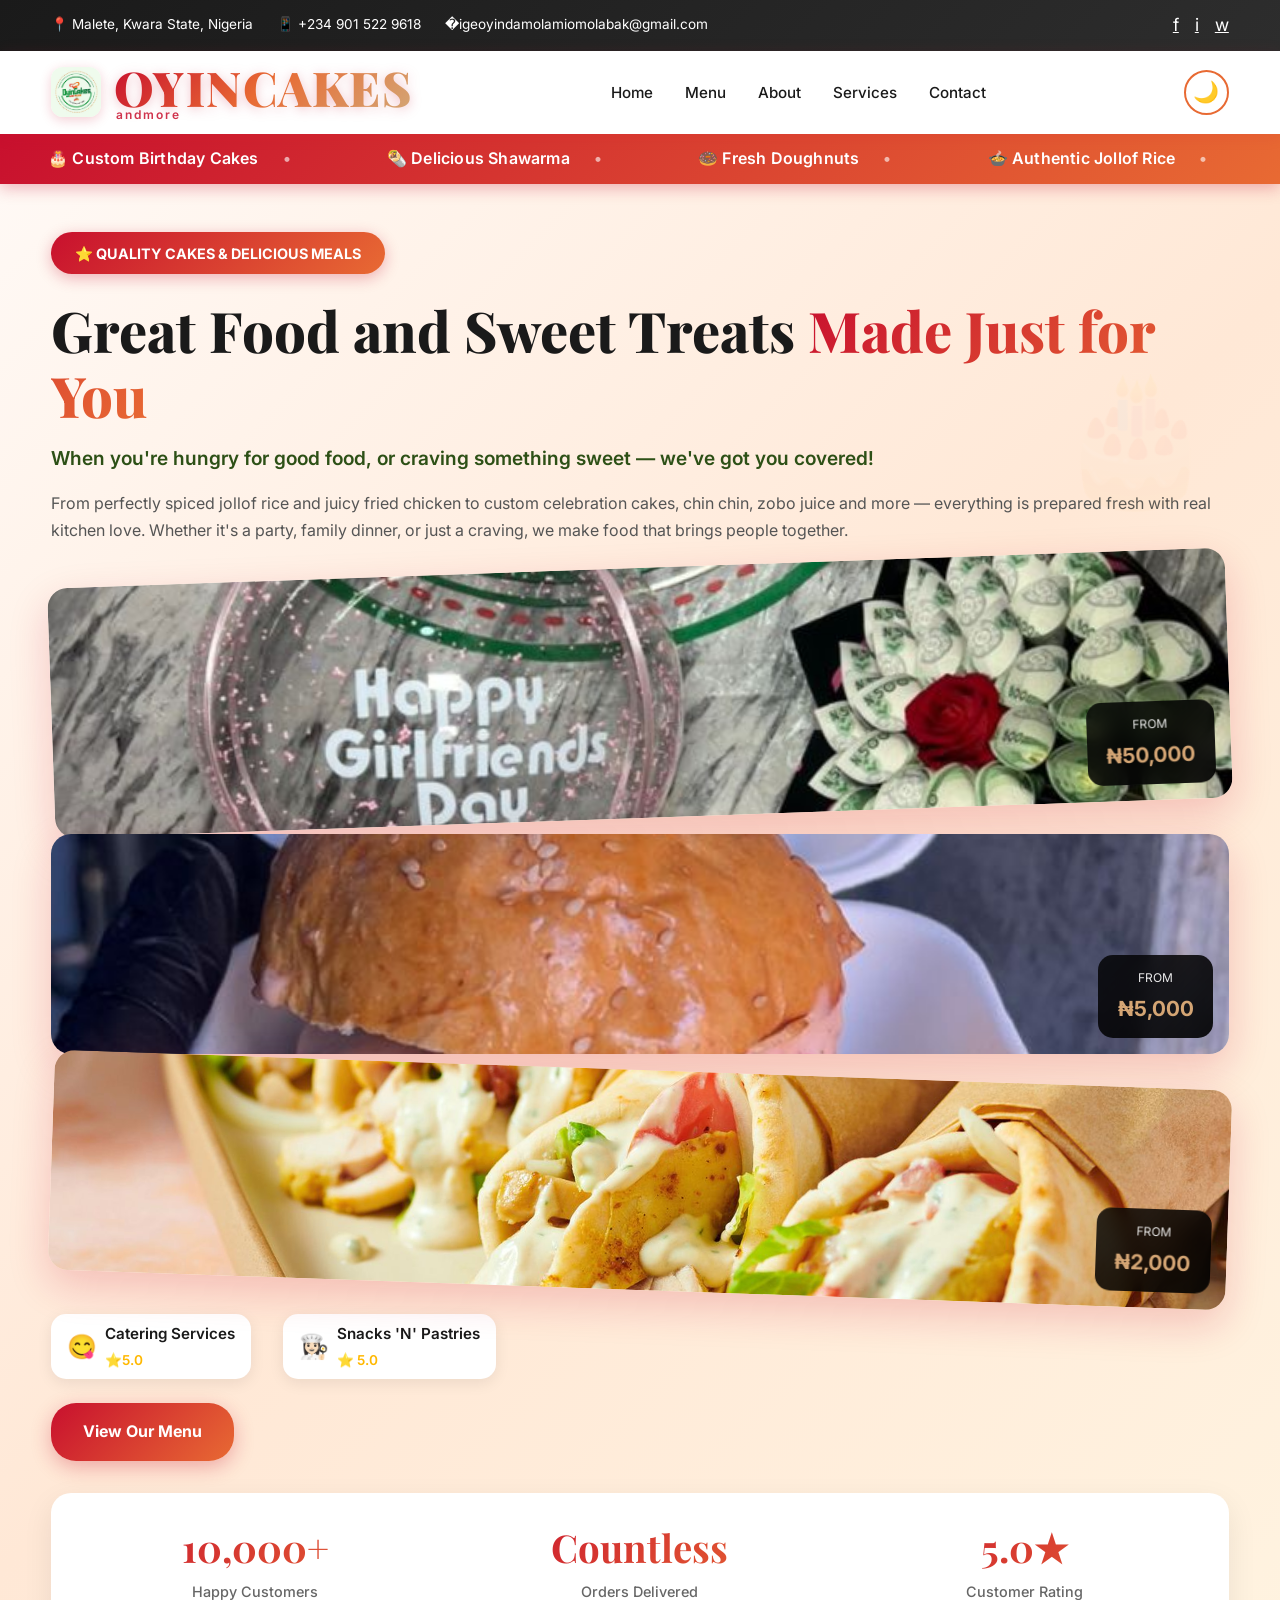
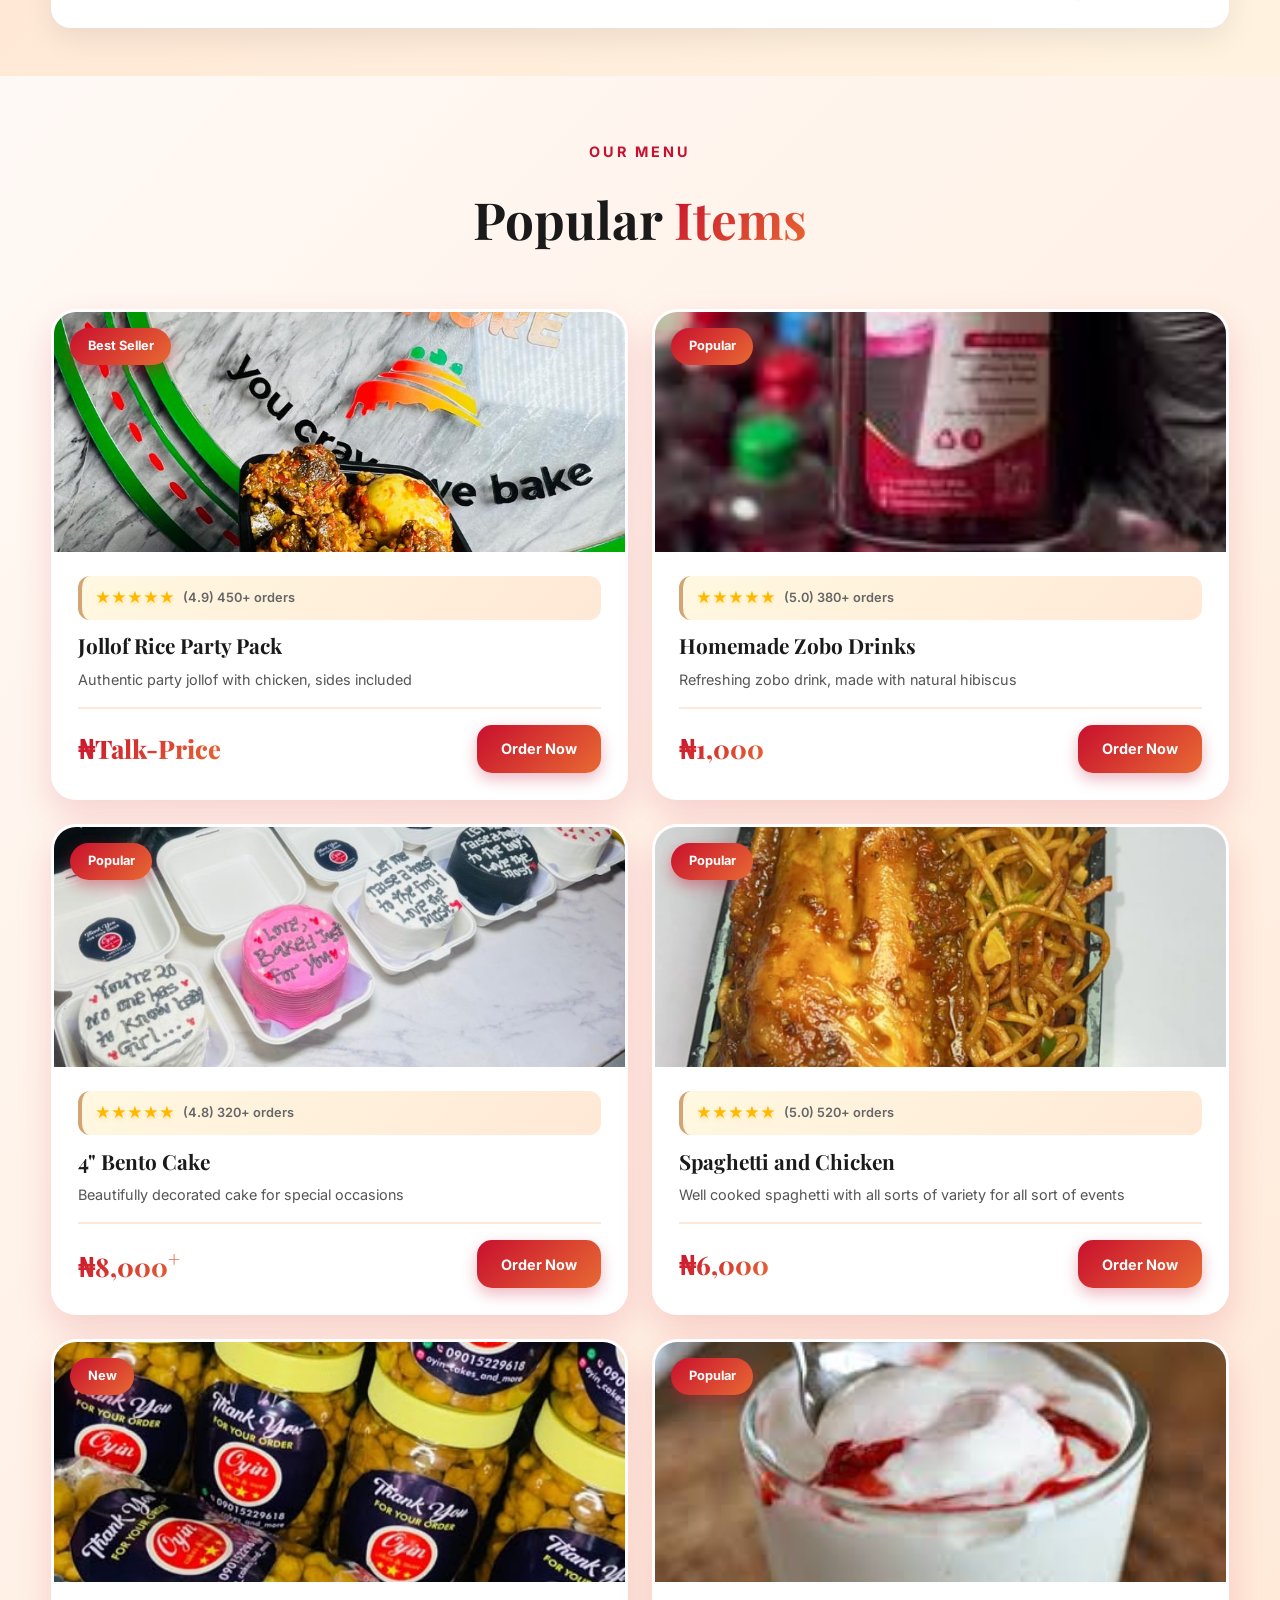
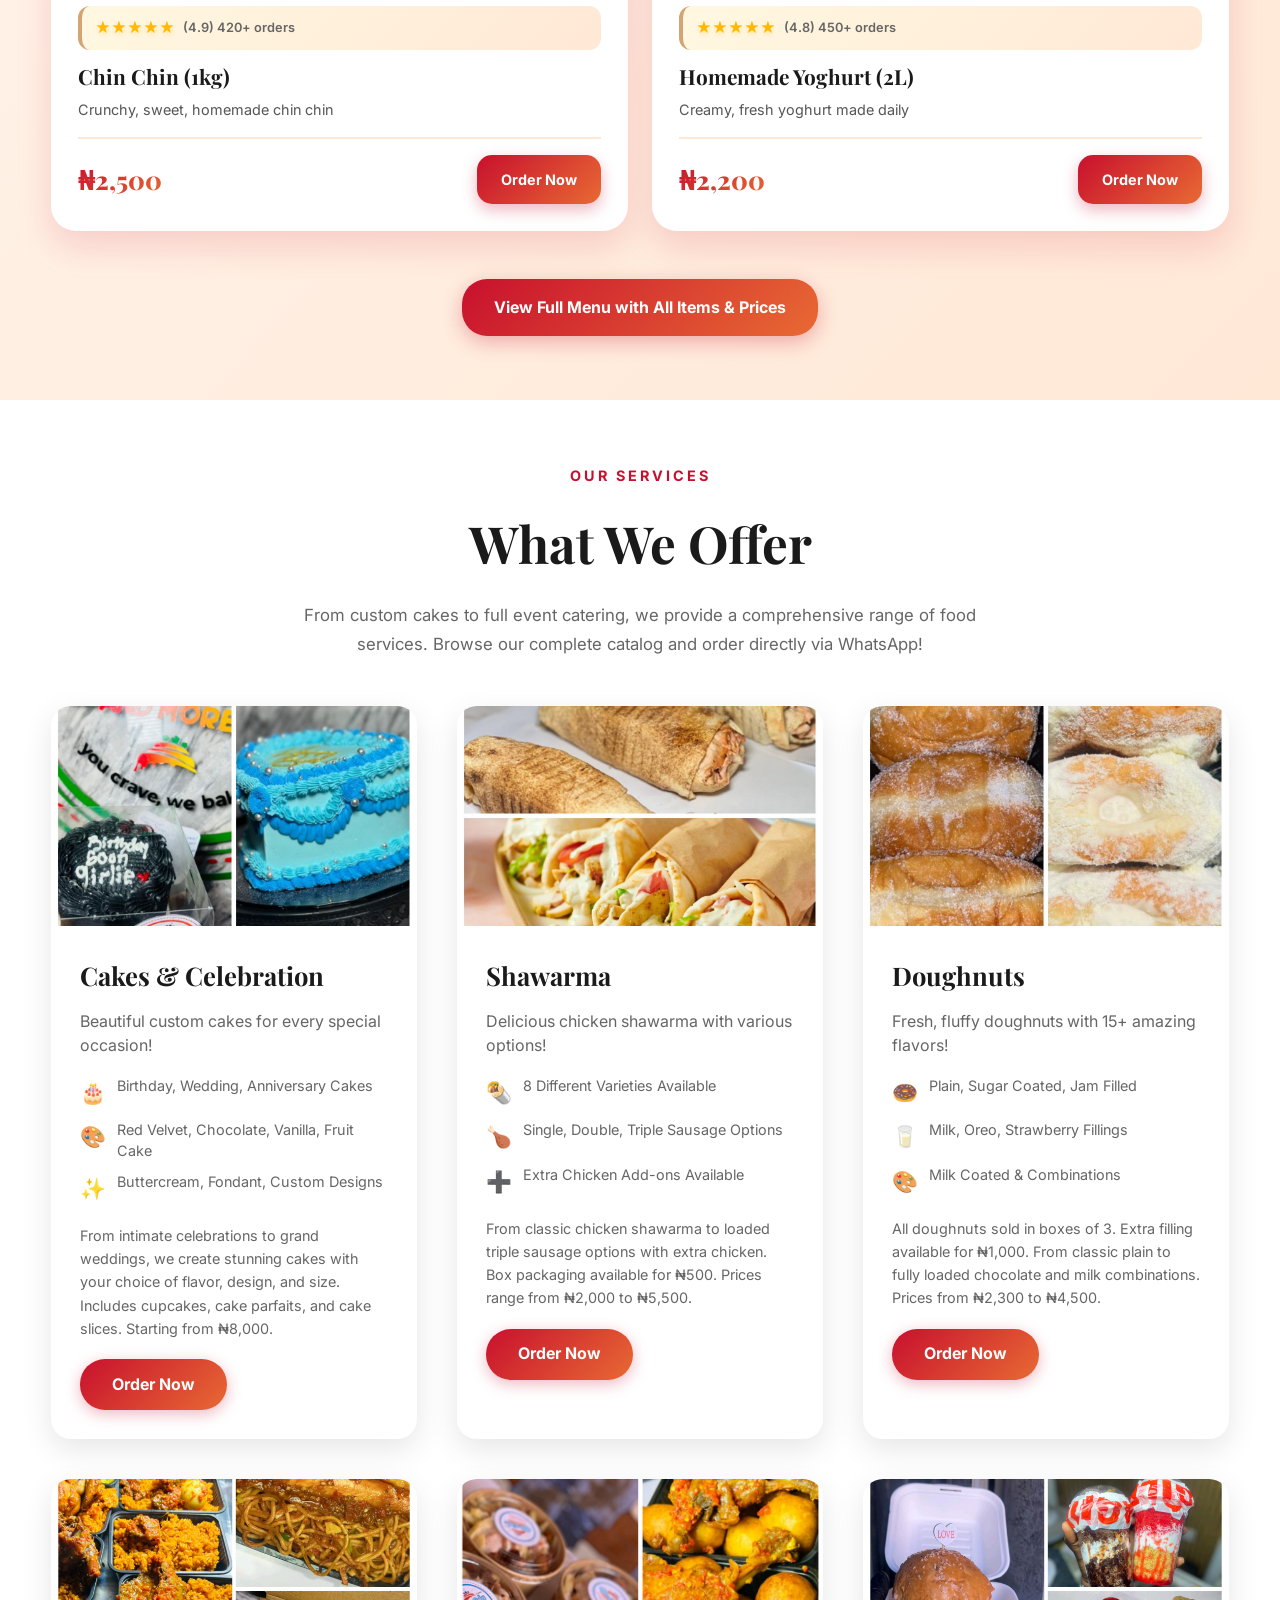
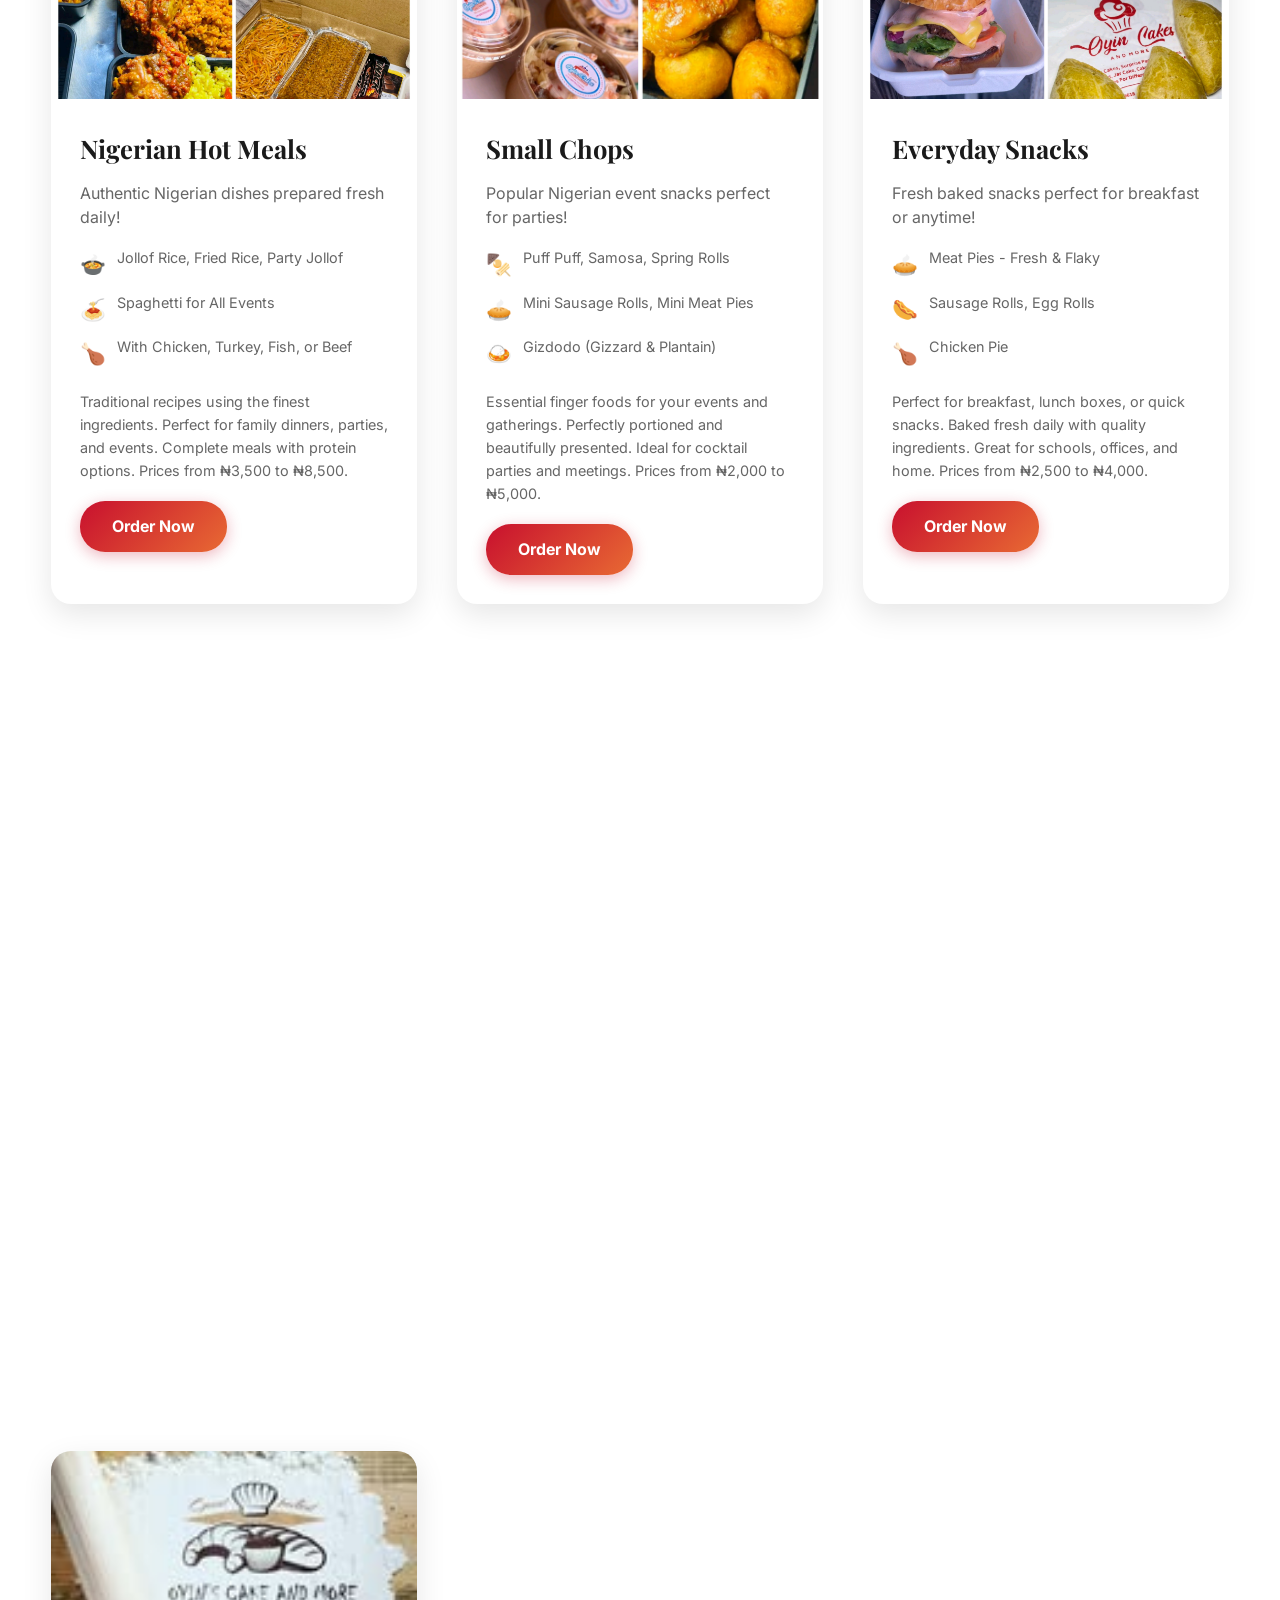
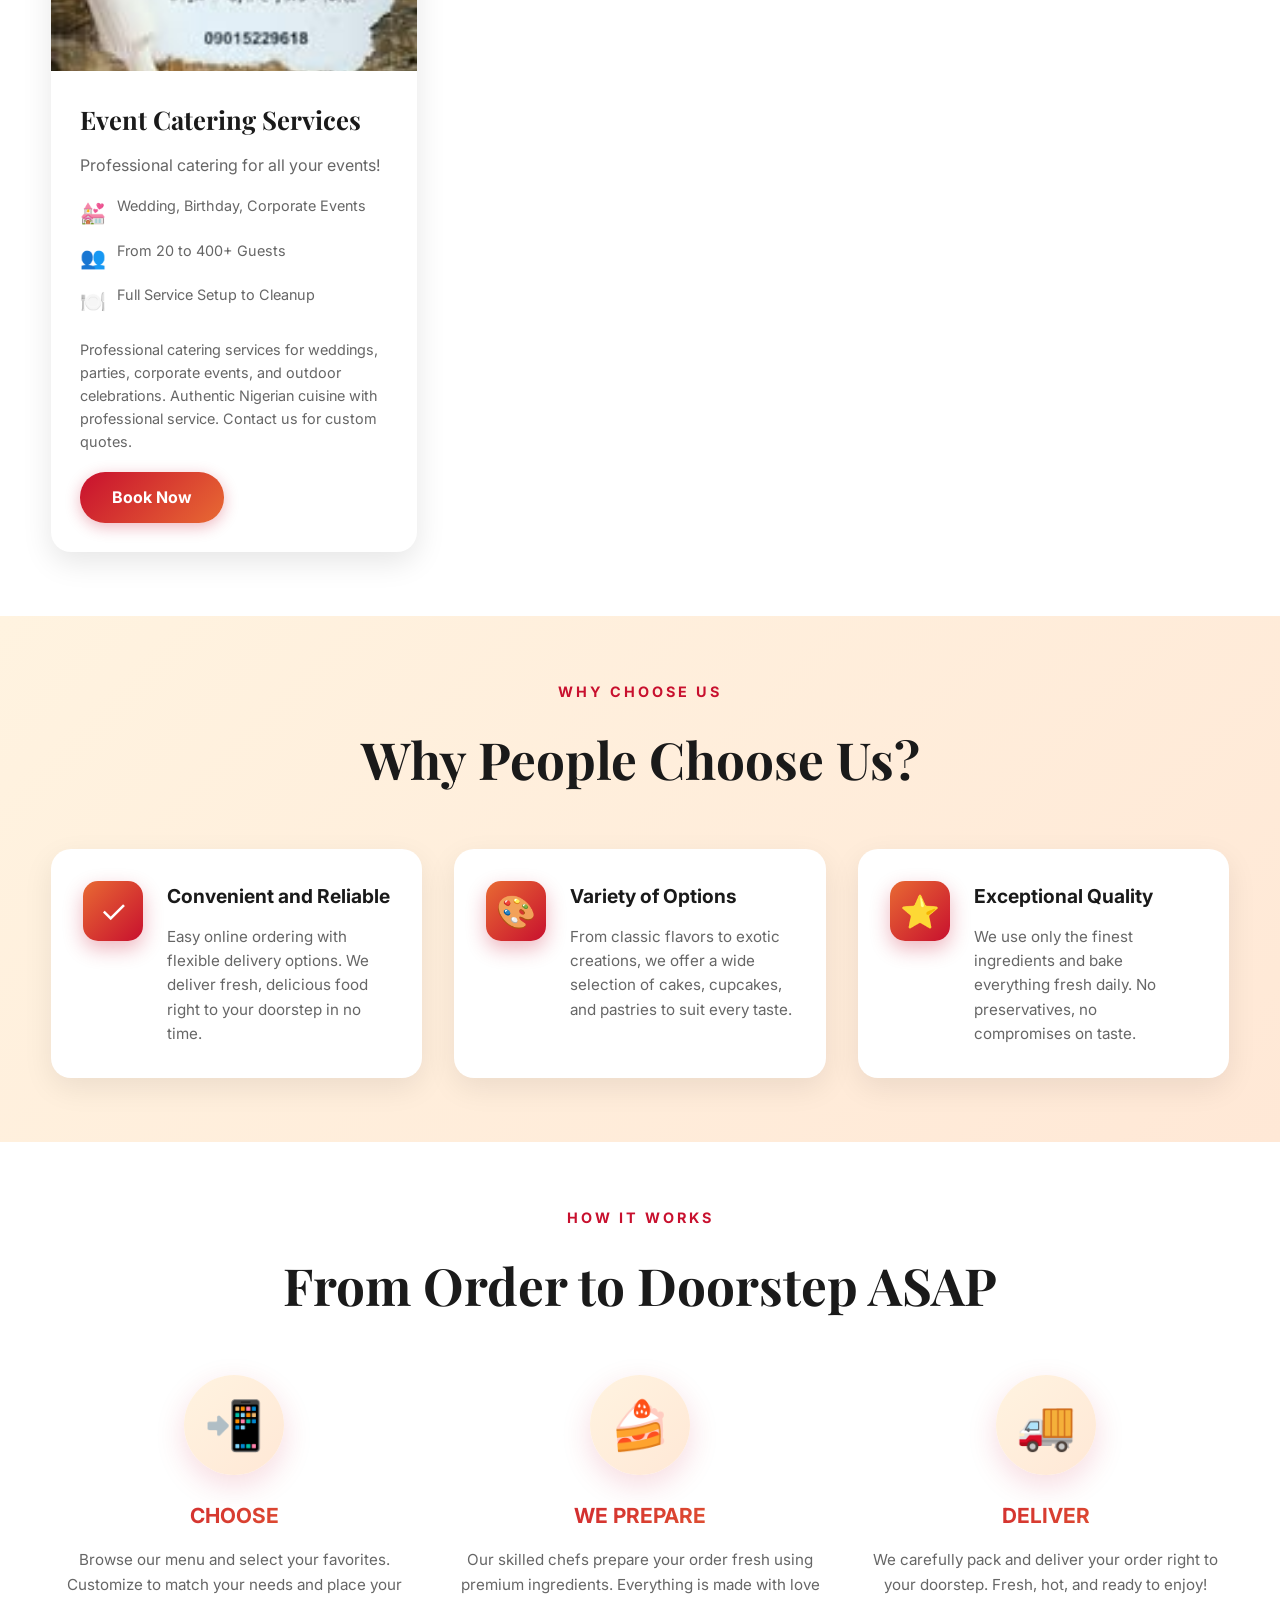
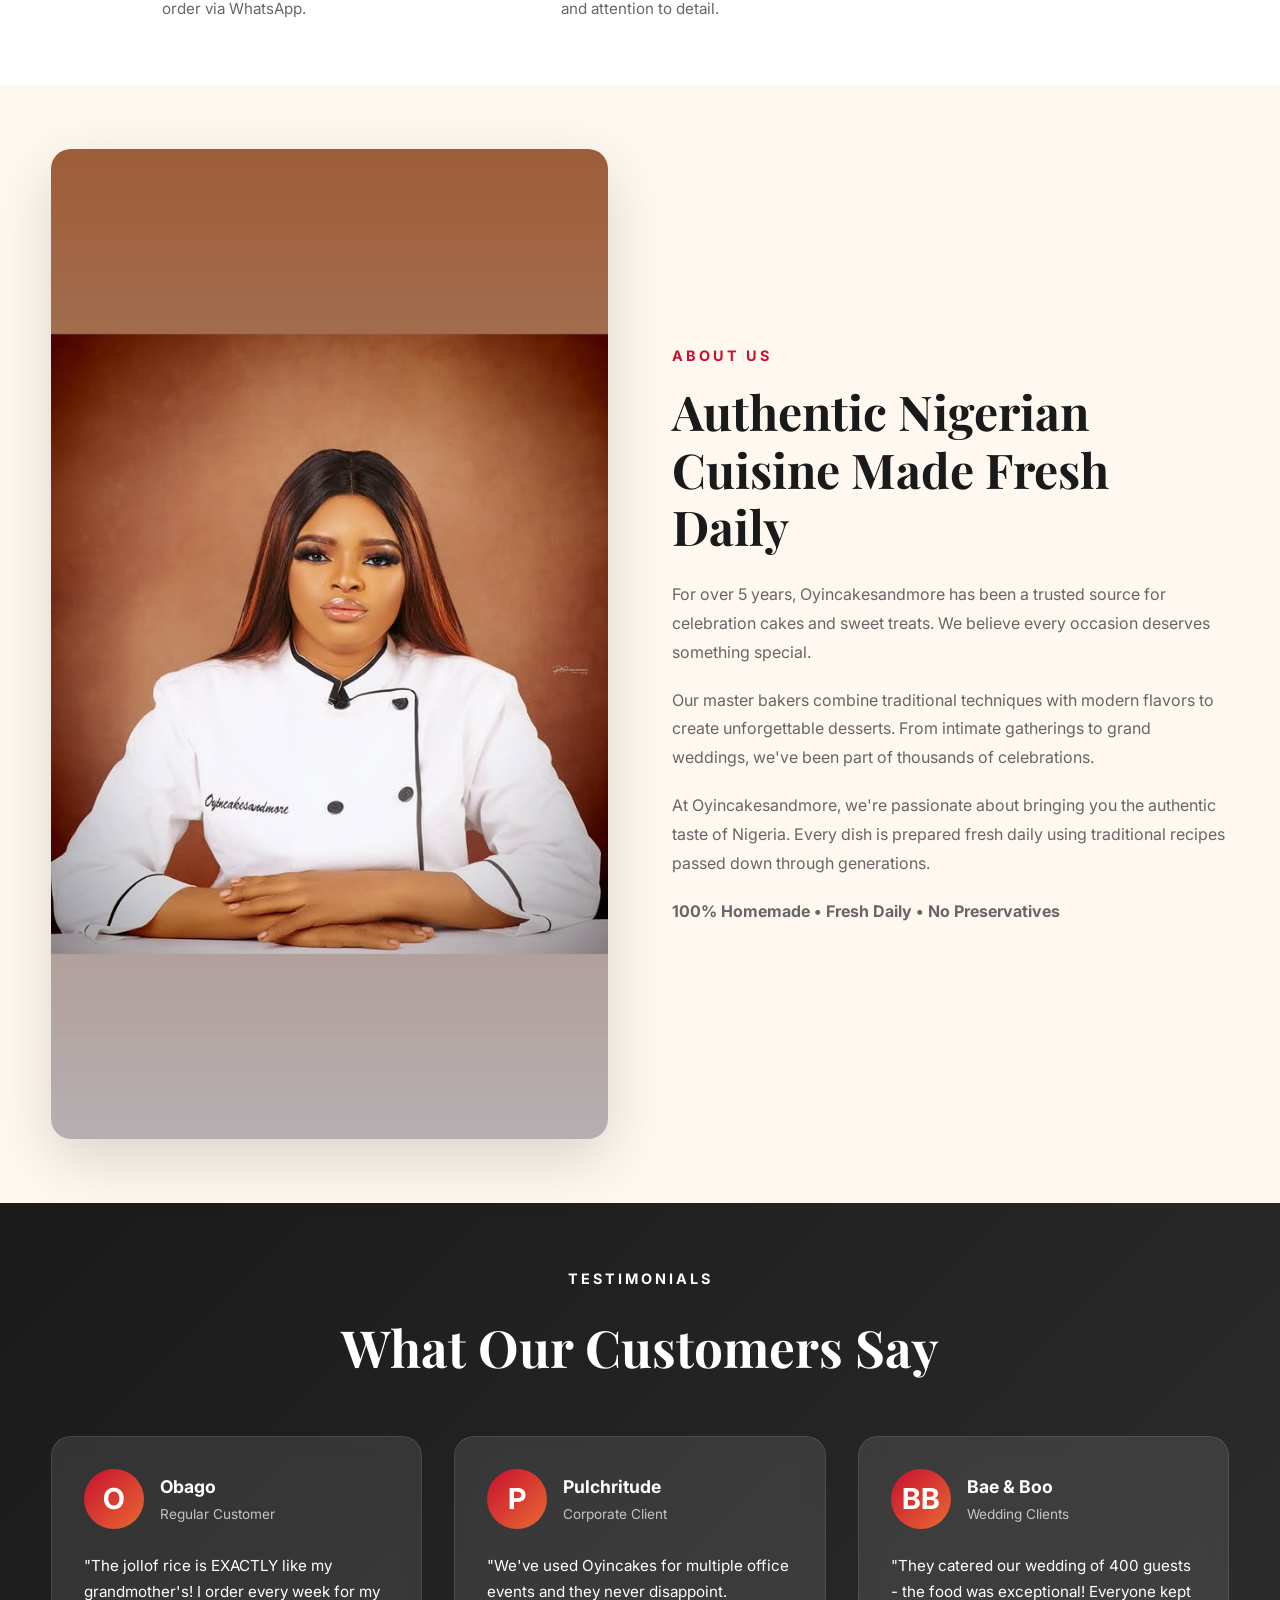
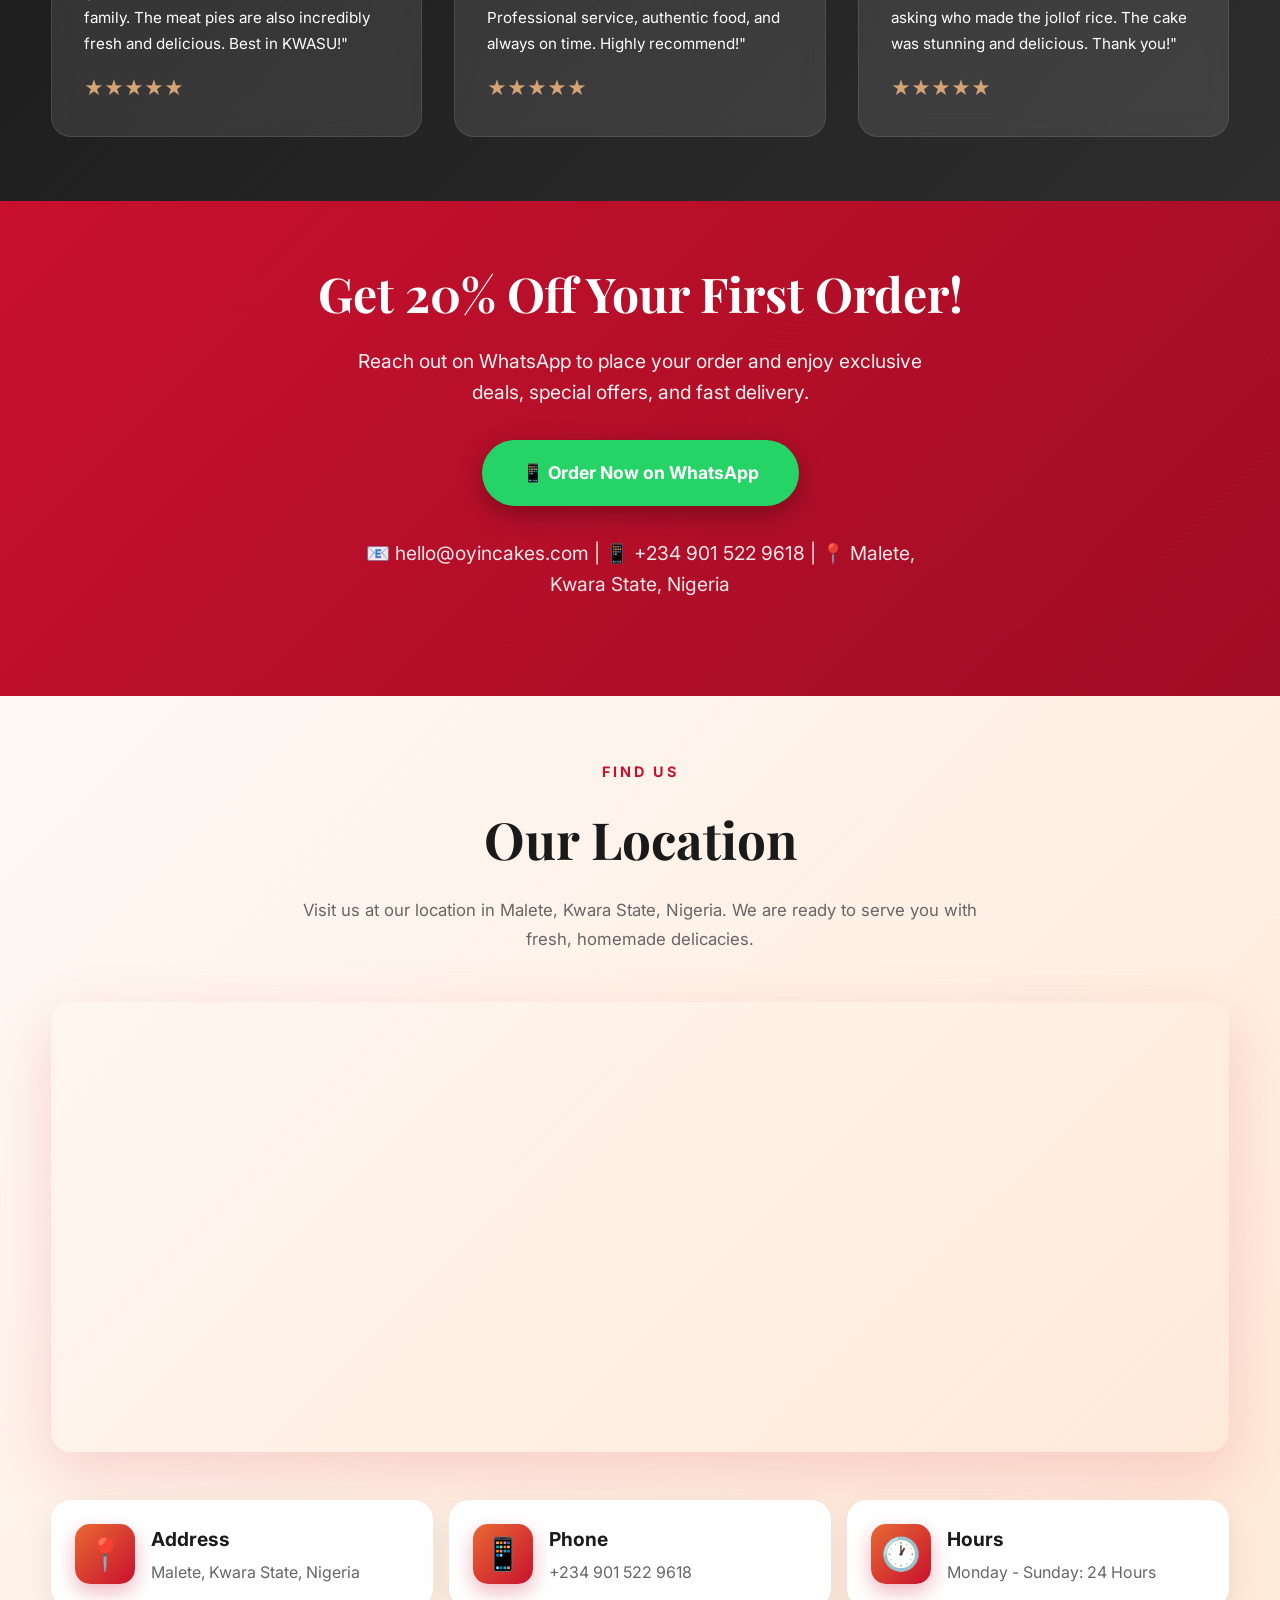
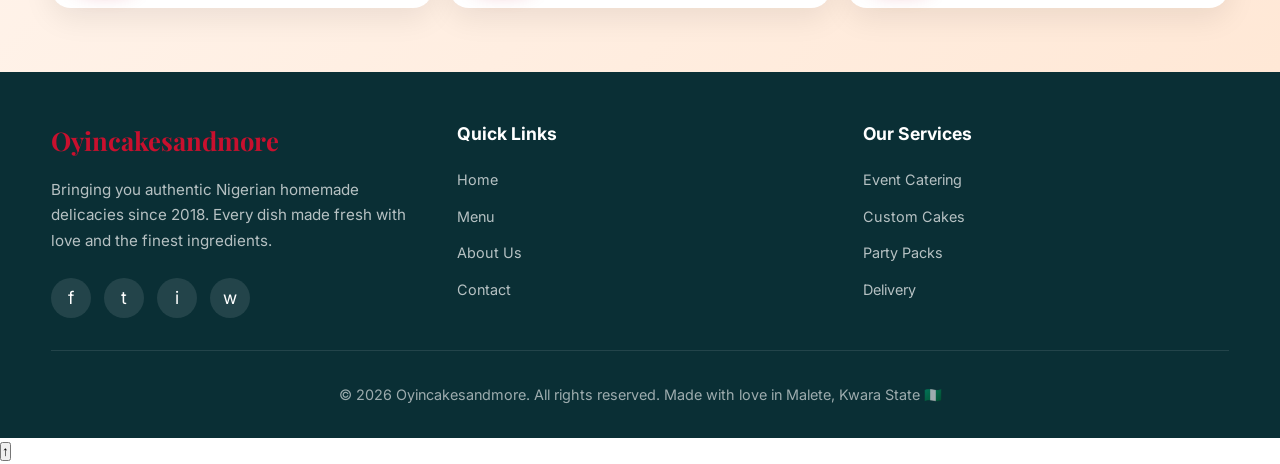
==== index.html @ c2ab41bc "Update index.html" ====
<!doctype html>
<html lang="en">
  <head>
    <meta charset="UTF-8" />
    <meta name="viewport" content="width=device-width, initial-scale=1.0" />
    <title>
      Oyincakesandmore - Premium Nigerian Catering & Homemade Delicacies | Lagos
    </title>
    <meta
      name="description"
      content="Authentic Nigerian cuisine, custom cakes, and event catering. Fresh jollof rice, fried rice, chin chin, zobo, and more. Serving Lagos with love." />

    <link rel="preconnect" href="https://fonts.googleapis.com" />
    <link rel="preconnect" href="https://fonts.gstatic.com" crossorigin />
    <link
      href="https://fonts.googleapis.com/css2?family=Playfair+Display:wght@400;500;600;700;800&family=Inter:wght@300;400;500;600;700;800&display=swap"
      rel="stylesheet" />
    <link rel="stylesheet" href="style/style.css" />
  </head>

  <body>
    <!-- Header Top -->
    <div class="header-top">
      <div class="header-top-content">
        <div class="header-links">
          <span>📍 Malete, Kwara State, Nigeria</span>
          <a href="tel:+2349015229618">📱 +234 901 522 9618</a>
          <a href="mailto:igeoyindamolamiomolabak@gmail.com">�igeoyindamolamiomolabak@gmail.com</a>
        </div>
        <div class="header-social">
          <a href="#" aria-label="Facebook">f</a>
          <a href="https://www.instagram.com/oyin_cakes_and_more?igsh=aXhmMHluYnhrajds" aria-label="Instagram">i</a>
          <a href="https://wa.me/2349015229618?text=Hello!%20I%20want%20to%20order%20" aria-label="WhatsApp">w</a>
        </div>
      </div>
    </div>

    <!-- Main Header with Logo -->
    <header>
      <div class="nav-container">
<a href="#" class="logo">
    <img src="image/logo.jfif" alt="Oyincakes Logo" />
    <div class="logo-text-wrapper">
        <span class="logo-text-main">OYINCAKES</span>
        <span class="logo-text-sub">andmore</span>
    </div>
</a>
        <button class="menu-toggle" id="menuToggle" aria-label="Toggle menu">
          ☰
        </button>
        <nav>
          <ul id="navMenu">
            <li><a href="#home">Home</a></li>
            <li><a href="#menu">Menu</a></li>
            <li><a href="#about">About</a></li>
            <li><a href="#services">Services</a></li>
            <li><a href="#contact">Contact</a></li>
          </ul>
        </nav>
        <div class="nav-actions">
          <button class="dark-mode-toggle" id="darkModeToggle" aria-label="Toggle dark mode">
          <span class="toggle-icon">🌙</span>
          </button>
      </div>
      </div>
    </header>
    
    <!-- Scrolling Services Ticker -->
<div class="services-ticker">
    <div class="ticker-content">
        <span class="ticker-item">🎂 Custom Birthday Cakes</span>
        <span class="ticker-item">🌯 Delicious Shawarma</span>
        <span class="ticker-item">🍩 Fresh Doughnuts</span>
        <span class="ticker-item">🍲 Authentic Jollof Rice</span>
        <span class="ticker-item">🍢 Event Catering</span>
        <span class="ticker-item">🥧 Homemade Meat Pies</span>
        <span class="ticker-item">🍹 Zobo & Yoghurt</span>
        <span class="ticker-item">🎁 Party Packages</span>
        <span class="ticker-item">💒 Wedding Catering</span>
        <span class="ticker-item">🍪 Crunchy Chin Chin</span>
        <!-- Duplicate for seamless loop -->
        <span class="ticker-item">🎂 Custom Birthday Cakes</span>
        <span class="ticker-item">🌯 Delicious Shawarma</span>
        <span class="ticker-item">🍩 Fresh Doughnuts</span>
        <span class="ticker-item">🍲 Authentic Jollof Rice</span>
        <span class="ticker-item">🍢 Event Catering</span>
        <span class="ticker-item">🥧 Homemade Meat Pies</span>
        <span class="ticker-item">🍹 Zobo & Yoghurt</span>
        <span class="ticker-item">🎁 Party Packages</span>
        <span class="ticker-item">💒 Wedding Catering</span>
        <span class="ticker-item">🍪 Crunchy Chin Chin</span>
    </div>
</div>

    <!-- Hero Section -->
    <section class="hero" id="home">
      <div class="hero-container">
        <div class="hero-content">
          <div class="hero-badge">⭐ Quality Cakes & Delicious Meals</div>
          <h1>
            Great Food and Sweet Treats
            <span class="highlight">Made Just for You</span>
          </h1>
          <p class="hero-subtitle">
            When you're hungry for good food, or craving something sweet — we've
            got you covered!
          </p>
          <p class="hero-description">
            From perfectly spiced jollof rice and juicy fried chicken to custom
            celebration cakes, chin chin, zobo juice and more — everything is
            prepared fresh with real kitchen love. Whether it's a party, family
            dinner, or just a craving, we make food that brings people together.
          </p>
          <div class="hero-images-stack">
  <!-- Image 1 - Money Pack -->
  <div class="hero-image rotated-left">
    <img
      src="products/money_pack.jpg"
      alt="Premium surprise"
      loading="eager" />
    <div class="hero-badge-overlay">
      <div class="label">From</div>
      <div class="price">₦50,000</div>
    </div>
  </div>

  <!-- Image 2 - Snacks Hamburger -->
  <div class="hero-image">
    <img
      src="products/snacks_hamburger.jpg"
      alt="Delicious Oyincakes"
      loading="lazy" />
    <div class="hero-badge-overlay">
      <div class="label">From</div>
      <div class="price">₦5,000</div>
    </div>
  </div>

  <!-- Image 3 - Shawarma -->
  <div class="hero-image rotated-right">
    <img
      src="products/shawarma.jpg"
      alt="Delicious Shawarma"
      loading="lazy" />
    <div class="hero-badge-overlay">
      <div class="label">From</div>
      <div class="price">₦2,000</div>
    </div>
  </div>
</div>
          <div class="mini-products">
            <div class="mini-product">
              <div class="mini-product-img">😋</div>
              <div class="mini-product-info">
                <h4>Catering Services</h4>
                <div class="mini-product-rating">⭐5.0</div>
              </div>
            </div>
            <div class="mini-product">
              <div class="mini-product-img">👩🏻‍🍳</div>
              <div class="mini-product-info">
                <h4>Snacks 'N' Pastries</h4>
                <div class="mini-product-rating">⭐ 5.0</div>
              </div>
            </div>
          </div>
          <div class="hero-buttons">
            <a href="#menu" class="btn btn-primary">View Our Menu</a>
          </div>
        </div>
        <div class="hero-stats">
            <div class="stat">
              <span class="stat-number">10,000+</span>
              <span class="stat-label">Happy Customers</span>
            </div>
            <div class="stat">
              <span class="stat-number">Countless</span>
              <span class="stat-label">Orders Delivered</span>
            </div>
            <div class="stat">
              <span class="stat-number">5.0★</span>
              <span class="stat-label">Customer Rating</span>
            </div>
        </div>
      </div>
    </section>

    <!-- Products Section -->
    <section class="products" id="menu">
      <div class="section-header">
        <div class="section-label">Our Menu</div>
        <h2 class="section-title">
          Popular <span class="highlight">Items</span>
        </h2>
      </div>
      <div class="products-grid">
        <div class="product-card fade-up">
          <div class="product-image">
            <img
              src="products/hot_meal2.jpg"
              alt="Jollof Rice"
              loading="lazy" />
            <span class="product-badge">Best Seller</span>
          </div>
          <div class="product-info">
            <div class="product-rating">
              <span class="stars">★★★★★</span>
              <span class="rating-count">(4.9) 450+ orders</span>
            </div>
            <h3 class="product-name">Jollof Rice Party Pack</h3>
            <p class="product-desc">
              Authentic party jollof with chicken, sides included
            </p>
            <div class="product-footer">
              <span class="product-price">₦Talk-Price</span>
              <a
                href="https://api.whatsapp.com/send?phone=2349015229618&text=Hello!%20I%20want%20to%20order%20"
                class="order-btn"
                >Order Now</a
              >
            </div>
          </div>
        </div>

        <div class="product-card fade-up">
          <div class="product-image">
            <img
              src="products/zobo.jfif"
              alt="Zobo Drink"
              loading="lazy" />
            <span class="product-badge">Popular</span>
          </div>
          <div class="product-info">
            <div class="product-rating">
              <span class="stars">★★★★★</span>
              <span class="rating-count">(5.0) 380+ orders</span>
            </div>
            <h3 class="product-name">Homemade Zobo Drinks</h3>
            <p class="product-desc">
              Refreshing zobo drink, made with natural hibiscus
            </p>
            <div class="product-footer">
              <span class="product-price">₦1,000</span>
              <a
                href="https://api.whatsapp.com/send?phone=2349015229618&text=Hello!%20I%20want%20to%20order%20Zobo%20Drinks"
                class="order-btn"
                >Order Now</a
              >
            </div>
          </div>
        </div>

        <div class="product-card fade-up">
          <div class="product-image">
            <img
              src="products/bento_cakes.jpg"
              alt="Bento Cake"
              loading="lazy" />
            <span class="product-badge">Popular</span>
          </div>
          <div class="product-info">
            <div class="product-rating">
              <span class="stars">★★★★★</span>
              <span class="rating-count">(4.8) 320+ orders</span>
            </div>
            <h3 class="product-name">4" Bento Cake</h3>
            <p class="product-desc">
              Beautifully decorated cake for special occasions
            </p>
            <div class="product-footer">
              <span class="product-price">₦8,000<sup>+</sup></span>
              <a
                href="https://wa.me/2349015229618?text=Hello!%20I%20want%20to%20order%20Bento%20Cake"
                class="order-btn"
                >Order Now</a
              >
            </div>
          </div>
        </div>

        <div class="product-card fade-up">
          <div class="product-image">
            <img
              src="products/spaghetti_chicken.jpg"
              alt="Spaghetti"
              loading="lazy" />
            <span class="product-badge">Popular</span>
          </div>
          <div class="product-info">
            <div class="product-rating">
              <span class="stars">★★★★★</span>
              <span class="rating-count">(5.0) 520+ orders</span>
            </div>
            <h3 class="product-name">Spaghetti and Chicken</h3>
            <p class="product-desc">
              Well cooked spaghetti with all sorts of variety for all sort of events
            </p>
            <div class="product-footer">
              <span class="product-price">₦6,000</span>
              <a
                href="https://wa.me/2349015229618?text=Hello!%20I%20want%20to%20order%20Spaghetti"
                class="order-btn"
                >Order Now</a
              >
            </div>
          </div>
        </div>

      
        <div class="product-card fade-up">
          <div class="product-image">
            <img
              src="products/chin-chin.jpg"
              alt="Chin Chin"
              loading="lazy" />
            <span class="product-badge">New</span>
          </div>
          <div class="product-info">
            <div class="product-rating">
              <span class="stars">★★★★★</span>
              <span class="rating-count">(4.9) 420+ orders</span>
            </div>
            <h3 class="product-name">Chin Chin (1kg)</h3>
            <p class="product-desc">Crunchy, sweet, homemade chin chin</p>
            <div class="product-footer">
              <span class="product-price">₦2,500</span>
              <a
                href="https://wa.me/2349015229618?text=Hello!%20I%20want%20to%20order%20Chin%20Chin"
                class="order-btn"
                >Order Now</a
              >
            </div>
          </div>
        </div>



        <div class="product-card fade-up">
          <div class="product-image">
            <img
              src="products/yoghurt.jfif"
              alt="Yoghurt"
              loading="lazy" />
            <span class="product-badge">Popular</span>
          </div>
          <div class="product-info">
            <div class="product-rating">
              <span class="stars">★★★★★</span>
              <span class="rating-count">(4.8) 450+ orders</span>
            </div>
            <h3 class="product-name">Homemade Yoghurt (2L)</h3>
            <p class="product-desc">Creamy, fresh yoghurt made daily</p>
            <div class="product-footer">
              <span class="product-price">₦2,200 </span>
              <a
                href="https://wa.me/2349015229618?text=Hello!%20I%20want%20to%20order%20Yoghurt"
                class="order-btn"
                >Order Now</a
              >
            </div>
          </div>
        </div>
      </div>
      <div style="text-align: center; margin-top: 3rem;">
            <a href="menu.html" class="btn btn-primary">View Full Menu with All Items & Prices</a>
        </div>
    </section>

<!-- Services Section with All Categories -->
    <section class="services" id="services">
        <div class="section-header">
            <div class="section-label">OUR SERVICES</div>
            <h2 class="section-title">What We Offer</h2>
            <p class="section-subtitle">
                From custom cakes to full event catering, we provide a comprehensive range of food services. 
                Browse our complete catalog and order directly via WhatsApp!
            </p>
        </div>
        <div class="services-grid">
            <!-- Cakes & Celebration -->
            <div class="service-card fade-up">
                <div class="service-image">
                    <img src="products/IMG_20260307_111541-COLLAGE.jpg" alt="Custom Cakes" loading="lazy">
                </div>
                <div class="service-content">
                    <h3>Cakes & Celebration</h3>
                    <p class="service-subtitle">
                        Beautiful custom cakes for every special occasion!
                    </p>
                    <div class="service-features">
                        <div class="service-feature">
                            <span class="service-icon">🎂</span>
                            <span class="service-feature-text">Birthday, Wedding, Anniversary Cakes</span>
                        </div>
                        <div class="service-feature">
                            <span class="service-icon">🎨</span>
                            <span class="service-feature-text">Red Velvet, Chocolate, Vanilla, Fruit Cake</span>
                        </div>
                        <div class="service-feature">
                            <span class="service-icon">✨</span>
                            <span class="service-feature-text">Buttercream, Fondant, Custom Designs</span>
                        </div>
                    </div>
                    <p class="service-description">
                        From intimate celebrations to grand weddings, we create stunning cakes with your choice of flavor, design, and size. Includes cupcakes, cake parfaits, and cake slices. Starting from ₦8,000.
                    </p>
                    <a href="https://wa.me/2349015229618?text=Hello!%20I%20want%20to%20order%20a%20custom%20cake" class="service-cta">Order Now</a>
                </div>
            </div>

            <!-- Shawarma -->
            <div class="service-card fade-up">
                <div class="service-image">
                    <img src="products/IMG_20260307_111912-COLLAGE.jpg" alt="Shawarma" loading="lazy">
                </div>
                <div class="service-content">
                    <h3>Shawarma</h3>
                    <p class="service-subtitle">
                        Delicious chicken shawarma with various options!
                    </p>
                    <div class="service-features">
                        <div class="service-feature">
                            <span class="service-icon">🌯</span>
                            <span class="service-feature-text">8 Different Varieties Available</span>
                        </div>
                        <div class="service-feature">
                            <span class="service-icon">🍗</span>
                            <span class="service-feature-text">Single, Double, Triple Sausage Options</span>
                        </div>
                        <div class="service-feature">
                            <span class="service-icon">➕</span>
                            <span class="service-feature-text">Extra Chicken Add-ons Available</span>
                        </div>
                    </div>
                    <p class="service-description">
                        From classic chicken shawarma to loaded triple sausage options with extra chicken. Box packaging available for ₦500. Prices range from ₦2,000 to ₦5,500.
                    </p>
                    <a href="https://wa.me/2349015229618?text=Hello!%20I%20want%20to%20order%20Shawarma" class="service-cta">Order Now</a>
                </div>
            </div>

            <!-- Doughnuts -->
            <div class="service-card fade-up">
                <div class="service-image">
                    <img src="products/IMG_20260307_112616-COLLAGE.jpg" alt="Doughnuts" loading="lazy">
                </div>
                <div class="service-content">
                    <h3>Doughnuts</h3>
                    <p class="service-subtitle">
                        Fresh, fluffy doughnuts with 15+ amazing flavors!
                    </p>
                    <div class="service-features">
                        <div class="service-feature">
                            <span class="service-icon">🍩</span>
                            <span class="service-feature-text">Plain, Sugar Coated, Jam Filled</span>
                        </div>
                        <div class="service-feature">
                            <span class="service-icon">🥛</span>
                            <span class="service-feature-text">Milk, Oreo, Strawberry Fillings</span>
                        </div>
                        <div class="service-feature">
                            <span class="service-icon">🎨</span>
                            <span class="service-feature-text">Milk Coated & Combinations</span>
                        </div>
                    </div>
                    <p class="service-description">
                        All doughnuts sold in boxes of 3. Extra filling available for ₦1,000. From classic plain to fully loaded chocolate and milk combinations. Prices from ₦2,300 to ₦4,500.
                    </p>
                    <a href="https://wa.me/2349015229618?text=Hello!%20I%20want%20to%20order%20Doughnuts" class="service-cta">Order Now</a>
                </div>
            </div>

            <!-- Nigerian Hot Meals -->
            <div class="service-card fade-up">
                <div class="service-image">
                    <img src="products/Nigeria_hot_meal.jpg" alt="Nigerian Hot Meals" loading="lazy">
                </div>
                <div class="service-content">
                    <h3>Nigerian Hot Meals</h3>
                    <p class="service-subtitle">
                        Authentic Nigerian dishes prepared fresh daily!
                    </p>
                    <div class="service-features">
                        <div class="service-feature">
                            <span class="service-icon">🍲</span>
                            <span class="service-feature-text">Jollof Rice, Fried Rice, Party Jollof</span>
                        </div>
                        <div class="service-feature">
                            <span class="service-icon">🍝</span>
                            <span class="service-feature-text">Spaghetti for All Events</span>
                        </div>
                        <div class="service-feature">
                            <span class="service-icon">🍗</span>
                            <span class="service-feature-text">With Chicken, Turkey, Fish, or Beef</span>
                        </div>
                    </div>
                    <p class="service-description">
                        Traditional recipes using the finest ingredients. Perfect for family dinners, parties, and events. Complete meals with protein options. Prices from ₦3,500 to ₦8,500.
                    </p>
                    <a href="https://wa.me/2349015229618?text=Hello!%20I%20want%20to%20order%20Nigerian%20Hot%20Meals" class="service-cta">Order Now</a>
                </div>
            </div>

            <!-- Small Chops -->
            <div class="service-card fade-up">
                <div class="service-image">
                    <img src="products/small_chops_main.jpg" alt="Small Chops" loading="lazy">
                </div>
                <div class="service-content">
                    <h3>Small Chops</h3>
                    <p class="service-subtitle">
                        Popular Nigerian event snacks perfect for parties!
                    </p>
                    <div class="service-features">
                        <div class="service-feature">
                            <span class="service-icon">🍢</span>
                            <span class="service-feature-text">Puff Puff, Samosa, Spring Rolls</span>
                        </div>
                        <div class="service-feature">
                            <span class="service-icon">🥧</span>
                            <span class="service-feature-text">Mini Sausage Rolls, Mini Meat Pies</span>
                        </div>
                        <div class="service-feature">
                            <span class="service-icon">🍛</span>
                            <span class="service-feature-text">Gizdodo (Gizzard & Plantain)</span>
                        </div>
                    </div>
                    <p class="service-description">
                        Essential finger foods for your events and gatherings. Perfectly portioned and beautifully presented. Ideal for cocktail parties and meetings. Prices from ₦2,000 to ₦5,000.
                    </p>
                    <a href="https://wa.me/2349015229618?text=Hello!%20I%20want%20to%20order%20Small%20Chops" class="service-cta">Order Now</a>
                </div>
            </div>

            <!-- Everyday Snacks -->
            <div class="service-card fade-up">
                <div class="service-image">
                    <img src="products/snacks.jpg" alt="Snacks" loading="lazy">
                </div>
                <div class="service-content">
                    <h3>Everyday Snacks</h3>
                    <p class="service-subtitle">
                        Fresh baked snacks perfect for breakfast or anytime!
                    </p>
                    <div class="service-features">
                        <div class="service-feature">
                            <span class="service-icon">🥧</span>
                            <span class="service-feature-text">Meat Pies - Fresh & Flaky</span>
                        </div>
                        <div class="service-feature">
                            <span class="service-icon">🌭</span>
                            <span class="service-feature-text">Sausage Rolls, Egg Rolls</span>
                        </div>
                        <div class="service-feature">
                            <span class="service-icon">🍗</span>
                            <span class="service-feature-text">Chicken Pie</span>
                        </div>
                    </div>
                    <p class="service-description">
                        Perfect for breakfast, lunch boxes, or quick snacks. Baked fresh daily with quality ingredients. Great for schools, offices, and home. Prices from ₦2,500 to ₦4,000.
                    </p>
                    <a href="https://wa.me/2349015229618?text=Hello!%20I%20want%20to%20order%20Snacks" class="service-cta">Order Now</a>
                </div>
            </div>

            <!-- Chin Chin -->
            <div class="service-card fade-up">
                <div class="service-image">
                    <img src="products/chin-chin.jpg" alt="Chin Chin" loading="lazy">
                </div>
                <div class="service-content">
                    <h3>Chin Chin</h3>
                    <p class="service-subtitle">
                        Crunchy, sweet Nigerian snack in various flavors!
                    </p>
                    <div class="service-features">
                        <div class="service-feature">
                            <span class="service-icon">🍪</span>
                            <span class="service-feature-text">Classic, Sweet, Milk Flavors</span>
                        </div>
                        <div class="service-feature">
                            <span class="service-icon">🥥</span>
                            <span class="service-feature-text">Coconut Chin Chin Available</span>
                        </div>
                        <div class="service-feature">
                            <span class="service-icon">📦</span>
                            <span class="service-feature-text">Sold in 1kg Packs</span>
                        </div>
                    </div>
                    <p class="service-description">
                        Traditional Nigerian crunchy snack made fresh. Perfect for events, parties, or everyday munching. Available in 4 delicious varieties. Prices from ₦2,500 to ₦3,200 per kg.
                    </p>
                    <a href="https://wa.me/2349015229618?text=Hello!%20I%20want%20to%20order%20Chin%20Chin" class="service-cta">Order Now</a>
                </div>
            </div>

            <!-- Drinks -->
            <div class="service-card fade-up">
                <div class="service-image">
                    <img src="products/drinks.jpg" alt="Drinks" loading="lazy">
                </div>
                <div class="service-content">
                    <h3>Homemade Drinks</h3>
                    <p class="service-subtitle">
                        Refreshing beverages made fresh daily!
                    </p>
                    <div class="service-features">
                        <div class="service-feature">
                            <span class="service-icon">🍹</span>
                            <span class="service-feature-text">Zobo Drink - Hibiscus Refreshment</span>
                        </div>
                        <div class="service-feature">
                            <span class="service-icon">🥛</span>
                            <span class="service-feature-text">Homemade Yoghurt - Creamy & Fresh</span>
                        </div>
                        <div class="service-feature">
                            <span class="service-icon">🍊</span>
                            <span class="service-feature-text">Chapman & Fresh Fruit Juice</span>
                        </div>
                    </div>
                    <p class="service-description">
                        No preservatives, naturally sweetened, and packed with flavor. Perfect for parties, events, or enjoying at home. Available in 1-2 liter bottles. Prices from ₦1,800 to ₦3,000.
                    </p>
                    <a href="https://wa.me/2349015229618?text=Hello!%20I%20want%20to%20order%20Drinks" class="service-cta">Order Now</a>
                </div>
            </div>

            <!-- Surprise Packages -->
            <div class="service-card fade-up">
                <div class="service-image">
                    <img src="products/surprise_package.jpg" alt="Surprise Packages" loading="lazy">
                </div>
                <div class="service-content">
                    <h3>Surprise & Party Packages</h3>
                    <p class="service-subtitle">
                        Complete packages for special occasions!
                    </p>
                    <div class="service-features">
                        <div class="service-feature">
                            <span class="service-icon">🎂</span>
                            <span class="service-feature-text">Birthday, Anniversary, Celebration</span>
                        </div>
                        <div class="service-feature">
                            <span class="service-icon">💍</span>
                            <span class="service-feature-text">Romantic & Proposal Packages</span>
                        </div>
                        <div class="service-feature">
                            <span class="service-icon">🎁</span>
                            <span class="service-feature-text">Includes Cake + Snacks + Drinks</span>
                        </div>
                    </div>
                    <p class="service-description">
                        Make every occasion unforgettable with our curated packages. Perfect for birthdays, proposals, anniversaries, and celebrations. Everything you need in one package. Starting from ₦12,000.
                    </p>
                    <a href="https://wa.me/2349015229618?text=Hello!%20I%20want%20to%20order%20a%20Surprise%20Package" class="service-cta">Order Now</a>
                </div>
            </div>

            <!-- Event Catering -->
            <div class="service-card fade-up">
                <div class="service-image">
                    <img src="products/oyincakes.jpg" alt="Event Catering" loading="lazy">
                </div>
                <div class="service-content">
                    <h3>Event Catering Services</h3>
                    <p class="service-subtitle">
                        Professional catering for all your events!
                    </p>
                    <div class="service-features">
                        <div class="service-feature">
                            <span class="service-icon">💒</span>
                            <span class="service-feature-text">Wedding, Birthday, Corporate Events</span>
                        </div>
                        <div class="service-feature">
                            <span class="service-icon">👥</span>
                            <span class="service-feature-text">From 20 to 400+ Guests</span>
                        </div>
                        <div class="service-feature">
                            <span class="service-icon">🍽️</span>
                            <span class="service-feature-text">Full Service Setup to Cleanup</span>
                        </div>
                    </div>
                    <p class="service-description">
                      Professional catering services for weddings, parties, corporate events, and outdoor celebrations. Authentic Nigerian cuisine with professional service. Contact us for custom quotes.
                    </p>
                    <a href="https://wa.me/2349015229618?text=Hello!%20I%20want%20to%20book%20event%20catering" class="service-cta">Book Now</a>
                </div>
            </div>
        </div>
    </section>


    <!-- Why Choose Us -->
    <section class="why-choose">
      <div class="section-header">
        <div class="section-label">WHY CHOOSE US</div>
        <h2 class="section-title">Why People Choose Us?</h2>
      </div>
      <div class="why-grid">
        <div class="why-item fade-up">
          <div class="why-icon">✓</div>
          <div class="why-content">
            <h3>Convenient and Reliable</h3>
            <p>
              Easy online ordering with flexible delivery options. We deliver
              fresh, delicious food right to your doorstep in no time.
            </p>
          </div>
        </div>
        <div class="why-item fade-up">
          <div class="why-icon">🎨</div>
          <div class="why-content">
            <h3>Variety of Options</h3>
            <p>
              From classic flavors to exotic creations, we offer a wide
              selection of cakes, cupcakes, and pastries to suit every taste.
            </p>
          </div>
        </div>
        <div class="why-item fade-up">
          <div class="why-icon">⭐</div>
          <div class="why-content">
            <h3>Exceptional Quality</h3>
            <p>
              We use only the finest ingredients and bake everything fresh
              daily. No preservatives, no compromises on taste.
            </p>
          </div>
        </div>
      </div>
    </section>


    

    <!-- Process Section -->
    <section class="process">
      <div class="section-header">
        <div class="section-label">HOW IT WORKS</div>
        <h2 class="section-title">From Order to Doorstep ASAP</h2>
      </div>
      <div class="process-steps">
        <div class="process-step fade-up">
          <div class="process-icon">📲</div>
          <h3>CHOOSE</h3>
          <p>
            Browse our menu and select your favorites. Customize to match your
            needs and place your order via WhatsApp.
          </p>
        </div>
        <div class="process-step fade-up">
          <div class="process-icon">🍰</div>
          <h3>WE PREPARE</h3>
          <p>
            Our skilled chefs prepare your order fresh using premium
            ingredients. Everything is made with love and attention to detail.
          </p>
        </div>
        <div class="process-step fade-up">
          <div class="process-icon">🚚</div>
          <h3>DELIVER</h3>
          <p>
            We carefully pack and deliver your order right to your doorstep.
            Fresh, hot, and ready to enjoy!
          </p>
        </div>
      </div>
    </section>

    <!-- About Section -->
    <section class="about" id="about">
      <div class="about-container">
        <div class="about-image fade-up">
          <img
            src="image/ceo-oyincakesandmore.jpg"
            alt="Oyincakes CEO"
            loading="lazy" />
        </div>
        <div class="about-content">
          <div class="section-label">About Us</div>
          <h2>Authentic Nigerian Cuisine Made Fresh Daily</h2>
          <p>
            For over 5 years, Oyincakesandmore has been a trusted source for
            celebration cakes and sweet treats. We believe every occasion
            deserves something special.
          </p>
          <p>
            Our master bakers combine traditional techniques with modern flavors
            to create unforgettable desserts. From intimate gatherings to grand
            weddings, we've been part of thousands of celebrations.
          </p>
          <p>
            At Oyincakesandmore, we're passionate about bringing you the
            authentic taste of Nigeria. Every dish is prepared fresh daily using
            traditional recipes passed down through generations.
          </p>
          <p><strong>100% Homemade • Fresh Daily • No Preservatives</strong></p>
        </div>
      </div>
    </section>

    <!-- Testimonials -->
    <section class="testimonials">
      <div class="section-header">
        <div class="section-label">Testimonials</div>
        <h2 class="section-title">What Our Customers Say</h2>
      </div>
      <div class="testimonials-grid">
        <div class="testimonial-card fade-up">
          <div class="testimonial-header">
            <div class="testimonial-avatar">O</div>
            <div>
              <div class="testimonial-name">Obago</div>
              <div class="testimonial-role">Regular Customer</div>
            </div>
          </div>
          <p class="testimonial-text">
            "The jollof rice is EXACTLY like my grandmother's! I order every
            week for my family. The meat pies are also incredibly fresh and
            delicious. Best in KWASU!"
          </p>
          <div class="testimonial-stars">★★★★★</div>
        </div>

        <div class="testimonial-card fade-up">
          <div class="testimonial-header">
            <div class="testimonial-avatar">P</div>
            <div>
              <div class="testimonial-name">Pulchritude</div>
              <div class="testimonial-role">Corporate Client</div>
            </div>
          </div>
          <p class="testimonial-text">
            "We've used Oyincakes for multiple office events and they never
            disappoint. Professional service, authentic food, and always on
            time. Highly recommend!"
          </p>
          <div class="testimonial-stars">★★★★★</div>
        </div>

        <div class="testimonial-card fade-up">
          <div class="testimonial-header">
            <div class="testimonial-avatar">BB</div>
            <div>
              <div class="testimonial-name">Bae & Boo</div>
              <div class="testimonial-role">Wedding Clients</div>
            </div>
          </div>
          <p class="testimonial-text">
            "They catered our wedding of 400 guests - the food was exceptional!
            Everyone kept asking who made the jollof rice. The cake was stunning
            and delicious. Thank you!"
          </p>
          <div class="testimonial-stars">★★★★★</div>
        </div>
      </div>
    </section>

    <!-- CTA Section -->
    <section class="cta" id="contact">
      <div class="cta-content">
        <h2>Get 20% Off Your First Order!</h2>
        <p>
          Reach out on WhatsApp to place your order and enjoy exclusive deals,
          special offers, and fast delivery.
        </p>
        <a
          href="https://wa.me/2349015229618?text=Hi%20there!%20I'm%20ready%20to%20order%20food%20and%20cakes%20😊"
          target="_blank"
          class="whatsapp-order">
          📱 Order Now on WhatsApp
        </a>
        <p style="margin-top: 2rem; opacity: 0.9">
          📧 hello@oyincakes.com | 📱 +234 901 522 9618 | 📍 Malete, Kwara
          State, Nigeria
        </p>
      </div>
    </section>
<!-- Map Section -->
<section class="map-section" id="location">
    <div class="section-header">
        <div class="section-label">FIND US</div>
        <h2 class="section-title">Our Location</h2>
        <p class="section-subtitle">
            Visit us at our location in Malete, Kwara State, Nigeria. We are ready to serve you with fresh, homemade delicacies.
        </p>
    </div>
    <div class="map-container">
        <iframe 
            src="https://maps.google.com/maps?q=8.7103000,4.4654000&hl=en&z=14&output=embed"
            width="100%" 
            height="450" 
            style="border:0;" 
            allowfullscreen="" 
            loading="lazy" 
            referrerpolicy="no-referrer-when-downgrade">
        </iframe>
    </div>
    <div class="map-info">
        <div class="map-info-item">
            <div class="map-info-icon">📍</div>
            <div class="map-info-content">
                <h4>Address</h4>
                <p>Malete, Kwara State, Nigeria</p>
            </div>
        </div>
        <div class="map-info-item">
            <div class="map-info-icon">📱</div>
            <div class="map-info-content">
                <h4>Phone</h4>
                <p>+234 901 522 9618</p>
            </div>
        </div>
        <div class="map-info-item">
            <div class="map-info-icon">🕐</div>
            <div class="map-info-content">
                <h4>Hours</h4>
                <p>Monday - Sunday: 24 Hours</p>
            </div>
        </div>
    </div>
</section>
    <!-- Footer -->
    <footer>
      <div class="footer-grid">
        <div class="footer-brand">
          <h3>Oyincakesandmore</h3>
          <p>
            Bringing you authentic Nigerian homemade delicacies since 2018.
            Every dish made fresh with love and the finest ingredients.
          </p>
          <div class="social-links">
            <a href="#" class="social-link" aria-label="Facebook">f</a>
            <a href="#" class="social-link" aria-label="Twitter">t</a>
            <a href="https://www.instagram.com/oyin_cakes_and_more?igsh=aXhmMHluYnhrajds" class="social-link" aria-label="Instagram">i</a>
            <a href="https://api.whatsapp.com/send?phone=2349015229618&text=Hello!%20I%20want%20to%20order%20"
              class="social-link" aria-label="WhatsApp">w</a>
          </div>
        </div>

        <div class="footer-section">
          <h4>Quick Links</h4>
          <ul class="footer-links">
            <li><a href="#home">Home</a></li>
            <li><a href="#menu">Menu</a></li>
            <li><a href="#about">About Us</a></li>
            <li><a href="#contact">Contact</a></li>
          </ul>
        </div>

        <div class="footer-section">
          <h4>Our Services</h4>
          <ul class="footer-links">
            <li><a href="#services">Event Catering</a></li>
            <li><a href="#services">Custom Cakes</a></li>
            <li><a href="#services">Party Packs</a></li>
            <li><a href="#contact">Delivery</a></li>
          </ul>
        </div>
      </div>

      <div class="footer-bottom">
        <p>
          © 2026 Oyincakesandmore. All rights reserved. Made with love in
          Malete, Kwara State 🇳🇬
        </p>
      </div>
    </footer>
<!-- Back to Top Button -->
    <button id="backToTop" class="back-to-top" aria-label="Back to top">
      ↑
    </button>


    <script>
      // Mobile Menu Toggle
      const menuToggle = document.getElementById("menuToggle");
      const navMenu = document.getElementById("navMenu");

      menuToggle.addEventListener("click", () => {
        navMenu.classList.toggle("active");
        menuToggle.textContent = navMenu.classList.contains("active")
          ? "✕"
          : "☰";
      });

      // Close menu when clicking a link
      navMenu.querySelectorAll("a").forEach((link) => {
        link.addEventListener("click", () => {
          navMenu.classList.remove("active");
          menuToggle.textContent = "☰";
        });
      });

      // Smooth Scroll
      document.querySelectorAll('a[href^="#"]').forEach((anchor) => {
        anchor.addEventListener("click", function (e) {
          e.preventDefault();
          const target = document.querySelector(this.getAttribute("href"));
          if (target) {
            target.scrollIntoView({
              behavior: "smooth",
              block: "start",
            });
          }
        });
      });

      // Scroll Animation
      const observer = new IntersectionObserver(
        (entries) => {
          entries.forEach((entry) => {
            if (entry.isIntersecting) {
              entry.target.classList.add("active");
            }
          });
        },
        {
          threshold: 0.1,
        },
      );

      document.querySelectorAll(".fade-up").forEach((el) => {
        observer.observe(el);
      });
      
      // Dark Mode Toggle
const darkModeToggle = document.getElementById('darkModeToggle');
const body = document.body;
const toggleIcon = darkModeToggle.querySelector('.toggle-icon');

// Check for saved dark mode preference
if (localStorage.getItem('darkMode') === 'enabled') {
    body.classList.add('dark-mode');
    toggleIcon.textContent = '☀️';
}

darkModeToggle.addEventListener('click', () => {
    body.classList.toggle('dark-mode');
    
    if (body.classList.contains('dark-mode')) {
        toggleIcon.textContent = '☀️';
        localStorage.setItem('darkMode', 'enabled');
    } else {
        toggleIcon.textContent = '🌙';
        localStorage.setItem('darkMode', 'disabled');
    }
});

// Existing scripts here...
      
      // Back to Top Button
      const backToTopButton = document.getElementById('backToTop');

      window.addEventListener('scroll', () => {
        if (window.pageYOffset > 300) {
          backToTopButton.classList.add('show');
        } else {
          backToTopButton.classList.remove('show');
        }
      });

      backToTopButton.addEventListener('click', () => {
        window.scrollTo({
          top: 0,
          behavior: 'smooth'
        });
      });
    </script>
  </body>
</html>
---- style/style.css ----
/* ============================================
   OYINCAKESANDMORE - COMPLETE CSS
   Colorful, Attractive, Mobile-Optimized
   ============================================ */

* {
    margin: 0;
    padding: 0;
    box-sizing: border-box;
}

:root {
    --primary: #C8102E;
    --secondary: #2D5016;
    --gold: #D4A574;
    --dark: #1A1A1A;
    --brown: #6B4423;
    --cream: #FFF8F0;
    --orange: #E86A33;
    --green: #4A7C2C;
}

body {
    font-family: 'Inter', sans-serif;
    color: var(--dark);
    line-height: 1.6;
    overflow-x: hidden;
}

/* ============================================
   HEADER TOP BAR
   ============================================ */

.header-top {
    background: linear-gradient(135deg, var(--dark) 0%, #2D2D2D 100%);
    padding: 0.7rem 0;
    color: white;
}

.header-top-content {
    max-width: 1400px;
    margin: 0 auto;
    padding: 0 4%;
    display: flex;
    justify-content: space-between;
    align-items: center;
    flex-wrap: wrap;
    gap: 0.8rem;
    font-size: 0.85rem;
}

.header-links {
    display: flex;
    gap: 1.5rem;
    flex-wrap: wrap;
}

.header-links a {
    color: white;
    text-decoration: none;
    transition: color 0.3s;
}

.header-links a:hover {
    color: var(--gold);
}

.header-social {
    display: flex;
    gap: 1rem;
}

.header-social a {
    color: white;
    font-size: 1.1rem;
    transition: all 0.3s;
}

.header-social a:hover {
    color: var(--gold);
    transform: translateY(-2px);
}

/* ============================================
   MAIN HEADER
   ============================================ */

header {
    position: sticky;
    top: 0;
    background: white;
    box-shadow: 0 2px 15px rgba(200, 16, 46, 0.1);
    z-index: 1000;
}

.nav-container {
    max-width: 1400px;
    margin: 0 auto;
    padding: 0.8rem 4%;
    display: flex;
    justify-content: space-between;
    align-items: center;
    gap: 2rem;
}

nav ul {
    display: flex;
    gap: 2rem;
    list-style: none;
    align-items: center;
}

nav a {
    text-decoration: none;
    color: var(--dark);
    font-weight: 500;
    font-size: 0.95rem;
    transition: color 0.3s;
    position: relative;
}

nav a::after {
    content: '';
    position: absolute;
    bottom: -5px;
    left: 0;
    width: 0;
    height: 2px;
    background: linear-gradient(135deg, var(--primary), var(--orange));
    transition: width 0.3s;
}

nav a:hover::after {
    width: 100%;
}

nav a:hover {
    color: var(--primary);
}

.header-cta {
    background: linear-gradient(135deg, var(--primary) 0%, var(--orange) 100%);
    color: white;
    padding: 0.75rem 1.8rem;
    border-radius: 25px;
    font-weight: 700;
    text-decoration: none;
    transition: all 0.3s;
    display: inline-block;
    white-space: nowrap;
    flex-shrink: 0;
    box-shadow: 0 4px 15px rgba(200, 16, 46, 0.3);
}

.header-cta:hover {
    transform: translateY(-3px);
    box-shadow: 0 6px 20px rgba(200, 16, 46, 0.4);
}

.nav-actions {
    display: flex;
    gap: 0.8rem;
    align-items: center;
}

.menu-toggle {
    display: none;
    background: none;
    border: none;
    font-size: 1.8rem;
    cursor: pointer;
    color: var(--dark);
    transition: all 0.3s;
}

.menu-toggle:hover {
    color: var(--primary);  
    transform: scale(1.1);
}
/* ============================================
   LOGO TEXT STYLING
   ============================================ */


.logo {
    display: flex;
    align-items: center;
    text-decoration: none;
    flex-shrink: 0;
    gap: 0.8rem;
    transition: all 0.3s;
}

.logo:hover {
    transform: scale(1.02);
}

.logo img {
    height: 50px;
    width: auto;
    object-fit: contain;
    border-radius: 12px;
    box-shadow: 0 3px 12px rgba(200, 16, 46, 0.2);
    transition: all 0.3s;
}

.logo:hover img {
    box-shadow: 0 5px 20px rgba(200, 16, 46, 0.3);
}

.logo-text-wrapper {
    display: flex;
    flex-direction: column;
    line-height: 1;
}

.logo-text-main {
    font-family: 'Playfair Display', serif;
    font-size: 3rem;
    font-weight: 900;
    background: linear-gradient(135deg, var(--primary) 0%, var(--orange) 50%, var(--gold) 100%);
    -webkit-background-clip: text;
    -webkit-text-fill-color: transparent;
    background-clip: text;
    letter-spacing: 1.5px;
    position: relative;
    filter: drop-shadow(0 2px 6px rgba(200, 16, 46, 0.25));
    transition: all 0.3s;
}

.logo-text-sub {
    font-family: 'Inter', sans-serif;
    font-size: 0.75rem;
    font-weight: 600;
    color: var(--primary);
    letter-spacing: 2px;
    margin-top: -2px;
    margin-left: 2px;
    opacity: 0.85;
    transition: all 0.3s;
}

.logo:hover .logo-text-main {
    letter-spacing: 2px;
    filter: drop-shadow(0 3px 10px rgba(200, 16, 46, 0.4));
}

.logo:hover .logo-text-sub {
    opacity: 1;
    color: var(--orange);
}

/* SCROLLING SERVICES TICKER */

.services-ticker {
    position: sticky;
    top: 64px; /* Height of your main header */
    background: linear-gradient(135deg, var(--primary) 0%, var(--orange) 100%);
    color: white;
    overflow: hidden;
    height: 50px;
    display: flex;
    align-items: center;
    z-index: 999;
    box-shadow: 0 4px 15px rgba(200, 16, 46, 0.3);
}
.ticker-content {
    display: flex;
    animation: scroll-left 30s linear infinite;
    white-space: nowrap;
}

.ticker-item {
    display: inline-block;
    padding: 0 3rem;
    font-weight: 600;
    font-size: 1rem;
    letter-spacing: 0.2px;
}

.ticker-item::after {
    content: '•';
    margin-left: 1.5rem;
    opacity: 0.6;
}

@keyframes scroll-left {
    0% {
        transform: translateX(0);
    }
    100% {
        transform: translateX(-50%);
    }
}

/* Pause animation on hover */
.services-ticker:hover .ticker-content {
    animation-play-state: paused;
}

/* ============================================
   DARK MODE TOGGLE
   ============================================ */

.dark-mode-toggle {
    background: transparent;
    border: 2px solid var(--orange);
    color: var(--dark);
    width: 45px;
    height: 45px;
    border-radius: 50%;
    cursor: pointer;
    display: flex;
    align-items: center;
    justify-content: center;
    transition: all 0.3s;
    font-size: 1.3rem;
    flex-shrink: 0;
}

.dark-mode-toggle:hover {
    background: var(--dark);
    color: white;
    transform: rotate(20deg);
}

.toggle-icon {
    transition: transform 0.3s;
}

/* Dark Mode Styles */
body.dark-mode .logo-text-main {
    background: linear-gradient(135deg, #FF6B6B 0%, #FFA500 50%, #FFD700 100%);
    -webkit-background-clip: text;
    -webkit-text-fill-color: transparent;
    background-clip: text;
    filter: drop-shadow(0 2px 8px rgba(255, 107, 107, 0.4));
}

body.dark-mode .logo-text-sub {
    color: #FFA500;
}

body.dark-mode {
    background: #1a1a1a;
}

body.dark-mode header {
    background: #2d2d2d;
    box-shadow: 0 2px 15px rgba(0, 0, 0, 0.5);
}

body.dark-mode nav a {
    color: #e0e0e0;
}

body.dark-mode nav a:hover {
    color: var(--primary);
}

body.dark-mode .dark-mode-toggle {
    border-color: #e0e0e0;
    color: #e0e0e0;
}

body.dark-mode .dark-mode-toggle:hover {
    background: #e0e0e0;
    color: #1a1a1a;
}

body.dark-mode .hero {
    background: linear-gradient(135deg, #2d2d2d 0%, #3d3d3d 100%);
}

body.dark-mode .hero h1,
body.dark-mode .hero-subtitle {
    color: #e0e0e0;
}

body.dark-mode .hero-description {
    color: #b0b0b0;
}

body.dark-mode .mini-product {
    background: #3d3d3d;
    box-shadow: 0 4px 15px rgba(0,0,0,0.3);
}

body.dark-mode .hero-stats {
    background: #2d2d2d;
}

body.dark-mode .stat-label {
    color: #b0b0b0;
}

body.dark-mode .products {
    background: linear-gradient(135deg, #2d2d2d 0%, #3d3d3d 100%);
}

body.dark-mode .product-card {
    background: #3d3d3d;
}

body.dark-mode .product-name {
    color: #e0e0e0;
}

body.dark-mode .product-desc {
    color: #b0b0b0;
}

body.dark-mode .services {
    background: #1a1a1a;
}

body.dark-mode .service-card {
    background: #2d2d2d;
}

body.dark-mode .service-content h3 {
    color: #e0e0e0;
}

body.dark-mode .service-subtitle,
body.dark-mode .service-description,
body.dark-mode .service-feature-text {
    color: #b0b0b0;
}

body.dark-mode .why-choose {
    background: linear-gradient(135deg, #2d2d2d 0%, #3d3d3d 100%);
}

body.dark-mode .why-item {
    background: #3d3d3d;
}

body.dark-mode .why-content h3 {
    color: #e0e0e0;
}

body.dark-mode .why-content p {
    color: #b0b0b0;
}

body.dark-mode .process {
    background: #1a1a1a;
}

body.dark-mode .process-icon {
    background: linear-gradient(135deg, #3d3d3d 0%, #4d4d4d 100%);
}

body.dark-mode .process-step h3 {
    color: #e0e0e0;
}

body.dark-mode .process-step p {
    color: #b0b0b0;
}

body.dark-mode .about {
    background: #2d2d2d;
}

body.dark-mode .about-content h2 {
    color: #e0e0e0;
}

body.dark-mode .about-content p {
    color: #b0b0b0;
}

body.dark-mode .section-title {
    color: #e0e0e0;
}

body.dark-mode .section-subtitle {
    color: #b0b0b0;
}

/* HERO SECTION */

.hero {
    padding: 3rem 4%;
    background: linear-gradient(135deg, #FFF9F5 0%, #FFE8D6 50%, #FFF3E0 100%);
    position: relative;
    overflow: hidden;
}

.hero::before {
    content: '🎂';
    position: absolute;
    top: 10%;
    right: 5%;
    font-size: 8rem;
    opacity: 0.05;
}

.hero-container {
    max-width: 1400px;
    margin: 0 auto;
    display: grid;
    grid-template-columns: 1fr;
    gap: 2rem;
    align-items: start;
}

.hero-badge {
    display: inline-block;
    background: linear-gradient(135deg, var(--primary) 0%, var(--orange) 100%);
    color: white;
    padding: 0.6rem 1.5rem;
    border-radius: 30px;
    font-size: 0.9rem;
    font-weight: 700;
    text-transform: uppercase;
    margin-bottom: 1.5rem;
    box-shadow: 0 4px 15px rgba(200, 16, 46, 0.3);
    animation: pulse 2s infinite;
}

@keyframes pulse {
    0%, 100% { transform: scale(1); }
    50% { transform: scale(1.05); }
}

.hero h1 {
    font-family: 'Playfair Display', serif;
    font-size: clamp(2rem, 5vw, 3.5rem);
    line-height: 1.15;
    margin-bottom: 1rem;
    font-weight: 800;
    color: var(--dark);
}

.hero h1 .highlight {
    background: linear-gradient(135deg, var(--primary) 0%, var(--orange) 100%);
    -webkit-background-clip: text;
    -webkit-text-fill-color: transparent;
    background-clip: text;
}

.hero-subtitle {
    font-size: clamp(1rem, 2vw, 1.2rem);
    color: var(--secondary);
    font-weight: 600;
    margin-bottom: 1rem;
}

.hero-description {
    font-size: clamp(0.9rem, 1.5vw, 1rem);
    color: #555;
    margin-bottom: 1.5rem;
    line-height: 1.7;
}

.mini-products {
    display: flex;
    gap: 2rem;
    margin: 1.5rem 0;
    flex-wrap: wrap;
}

.mini-product {
    display: flex;
    align-items: center;
    gap: 0.5rem;
    background: white;
    padding: 0.5rem 1rem;
    border-radius: 15px;
    box-shadow: 0 4px 15px rgba(0,0,0,0.08);
}

.mini-product-img {
    font-size: 1.5rem;
}

.mini-product-info h4 {
    font-size: 0.95rem;
    font-weight: 600;
    margin-bottom: 0.2rem;
}

.mini-product-rating {
    color: #FFB800;
    font-size: 0.85rem;
    font-weight: 600;
}

.hero-buttons {
    display: flex;
    gap: 1rem;
    margin-bottom: 0;
    flex-wrap: wrap;
}

.btn {
    padding: 1rem 2rem;
    border-radius: 25px;
    font-weight: 700;
    font-size: 1rem;
    cursor: pointer;
    transition: all 0.3s;
    border: none;
    text-decoration: none;
    display: inline-block;
    text-align: center;
}

.btn-primary {
    background: linear-gradient(135deg, var(--primary) 0%, var(--orange) 100%);
    color: white;
    box-shadow: 0 6px 20px rgba(200, 16, 46, 0.3);
}

.btn-primary:hover {
    transform: translateY(-3px);
    box-shadow: 0 10px 30px rgba(200, 16, 46, 0.4);
}

.hero-stats {
    display: grid;
    grid-template-columns: repeat(3, 1fr);
    gap: 1.5rem;
    padding: 1.5rem;
    background: white;
    border-radius: 20px;
    box-shadow: 0 10px 30px rgba(0,0,0,0.08);
}

.stat {
    text-align: center;
}

.stat-number {
    font-family: 'Playfair Display', serif;
    font-size: clamp(1.5rem, 3vw, 2.5rem);
    font-weight: 700;
    background: linear-gradient(135deg, var(--primary) 0%, var(--orange) 100%);
    -webkit-background-clip: text;
    -webkit-text-fill-color: transparent;
    background-clip: text;
    display: block;
}

.stat-label {
    font-size: clamp(0.75rem, 1.5vw, 0.9rem);
    color: #666;
    font-weight: 500;
}

/* Hero Images */
.hero-images-stack {
    display: flex;
    flex-direction: column;
    gap: 1rem;
}

.hero-image {
    position: relative;
    border-radius: 20px;
    overflow: hidden;
    box-shadow: 0 15px 40px rgba(200, 16, 46, 0.2);
    transition: transform 0.3s;
    width: 100%;
}

.hero-image:hover {
    transform: scale(1.02);
}

.hero-image img {
    width: 100%;
    height: 220px;
    object-fit: cover;
    display: block;
    object-position: center;
}

.hero-image:first-child img {
    height: 250px;
}

.rotated-left {
    transform: rotate(-2deg);
}

.rotated-right {
    transform: rotate(2deg);
}

.hero-badge-overlay {
    position: absolute;
    bottom: 1rem;
    right: 1rem;
    background: linear-gradient(135deg, rgba(0,0,0,0.8) 0%, rgba(0,0,0,0.9) 100%);
    color: white;
    padding: 0.8rem 1.2rem;
    border-radius: 15px;
    text-align: center;
    backdrop-filter: blur(10px);
}

.hero-badge-overlay .label {
    font-size: 0.75rem;
    text-transform: uppercase;
    margin-bottom: 0.3rem;
    opacity: 0.9;
}

.hero-badge-overlay .price {
    font-size: 1.3rem;
    font-weight: 700;
    color: var(--gold);
}

/* ============================================
   SECTION HEADERS (GLOBAL)
   ============================================ */

.section-header {
    text-align: center;
    margin-bottom: 3rem;
}

.section-label {
    color: var(--primary);
    font-weight: 700;
    font-size: 0.9rem;
    text-transform: uppercase;
    letter-spacing: 3px;
    margin-bottom: 1rem;
}

.section-title {
    font-family: 'Playfair Display', serif;
    font-size: clamp(2rem, 4vw, 3.5rem);
    font-weight: 700;
    margin-bottom: 1rem;
    color: var(--dark);
}

.section-title .highlight {
    background: linear-gradient(135deg, var(--primary) 0%, var(--orange) 100%);
    -webkit-background-clip: text;
    -webkit-text-fill-color: transparent;
    background-clip: text;
}

.section-subtitle {
    max-width: 700px;
    margin: 0 auto;
    color: #666;
    font-size: 1.05rem;
    line-height: 1.7;
}

/* ============================================
   PRODUCTS SECTION - COLORFUL & 2 COLUMNS ON MOBILE
   ============================================ */

.products {
    padding: 4rem 4%;
    background: linear-gradient(135deg, #FFF9F5 0%, #FFE8D6 100%);
}

.products-grid {
    display: grid;
    grid-template-columns: repeat(2, 1fr); /* DEFAULT: 2 columns for mobile */
    gap: 1.5rem;
    max-width: 1400px;
    margin: 0 auto;
}

.product-card {
    background: white;
    border-radius: 25px;
    overflow: hidden;
    box-shadow: 0 15px 35px rgba(200, 16, 46, 0.15);
    transition: all 0.4s cubic-bezier(0.4, 0, 0.2, 1);
    position: relative;
    border: 3px solid transparent;
}

.product-card::before {
    content: '';
    position: absolute;
    top: 0;
    left: 0;
    right: 0;
    bottom: 0;
    border-radius: 25px;
    padding: 3px;
    background: linear-gradient(135deg, #C8102E, #E86A33, #D4A574);
    -webkit-mask: linear-gradient(#fff 0 0) content-box, linear-gradient(#fff 0 0);
    -webkit-mask-composite: xor;
    mask-composite: exclude;
    opacity: 0;
    transition: opacity 0.4s;
}

.product-card:hover::before {
    opacity: 1;
}

.product-card:hover {
    transform: translateY(-10px) scale(1.02);
    box-shadow: 0 25px 50px rgba(200, 16, 46, 0.25);
}

.product-image {
    width: 100%;
    position: relative;
    overflow: hidden;
    height: 240px;
    background: linear-gradient(135deg, #FFF8F0 0%, #FFE8D6 100%);
}

.product-image img {
    width: 100%;
    height: 100%;
    object-fit: cover;
object-position: center;
    transition: transform 0.6s cubic-bezier(0.4, 0, 0.2, 1);
}

.product-card:hover .product-image img {
    transform: scale(1.15) rotate(2deg);
}

.product-badge {
    position: absolute;
    top: 1rem;
    left: 1rem;
    background: linear-gradient(135deg, #C8102E 0%, #E86A33 100%);
    color: white;
    padding: 0.5rem 1.1rem;
    border-radius: 25px;
    font-weight: 700;
    font-size: 0.8rem;
    z-index: 10;
    box-shadow: 0 6px 15px rgba(200, 16, 46, 0.4);
    animation: pulse 2s infinite;
}

.product-info {
    padding: 1.5rem;
    background: white;
}

.product-rating {
    display: flex;
    align-items: center;
    gap: 0.5rem;
    margin-bottom: 0.8rem;
    padding: 0.6rem 0.8rem;
    background: linear-gradient(135deg, #FFF8E1 0%, #FFE8D6 100%);
    border-radius: 12px;
    border-left: 4px solid #D4A574;
}

.stars {
    color: #FFB800;
    font-size: 0.95rem;
    text-shadow: 0 2px 4px rgba(255, 184, 0, 0.3);
}

.rating-count {
    color: #666;
    font-size: 0.8rem;
    font-weight: 600;
}

.product-name {
    font-family: 'Playfair Display', serif;
    font-size: 1.3rem;
    margin-bottom: 0.6rem;
    font-weight: 700;
    color: var(--dark);
    line-height: 1.3;
}

.product-desc {
    color: #555;
    font-size: 0.9rem;
    margin-bottom: 1rem;
    line-height: 1.5;
}

.product-footer {
    display: flex;
    justify-content: space-between;
    align-items: center;
    padding-top: 1rem;
    border-top: 2px solid #FFE8D6;
    gap: 1rem;
}

.product-price {
    font-family: 'Playfair Display', serif;
    font-size: 1.6rem;
    font-weight: 800;
    background: linear-gradient(135deg, #C8102E 0%, #E86A33 100%);
    -webkit-background-clip: text;
    -webkit-text-fill-color: transparent;
    background-clip: text;
}

.order-btn {
    background: linear-gradient(135deg, #C8102E 0%, #E86A33 100%);
    color: white;
    padding: 0.8rem 1.5rem;
    border-radius: 15px;
    font-weight: 700;
    text-decoration: none;
    transition: all 0.3s;
    display: inline-block;
    font-size: 0.9rem;
    white-space: nowrap;
    box-shadow: 0 6px 15px rgba(200, 16, 46, 0.3);
    position: relative;
    overflow: hidden;
}

.order-btn::before {
    content: '';
    position: absolute;
    top: 0;
    left: -100%;
    width: 100%;
    height: 100%;
    background: linear-gradient(90deg, transparent, rgba(255,255,255,0.3), transparent);
    transition: left 0.5s;
}

.order-btn:hover::before {
    left: 100%;
}

.order-btn:hover {
    transform: translateY(-3px);
    box-shadow: 0 10px 25px rgba(200, 16, 46, 0.4);
}

/* ============================================
   SERVICES SECTION - COMPACT & COLORFUL
   ============================================ */

.services {
    padding: 4rem 4%;
    background: white;
}

.services-grid {
    display: grid;
    grid-template-columns: repeat(auto-fit, minmax(min(100%, 350px), 1fr));
    gap: 2.5rem;
    max-width: 1400px;
    margin: 0 auto;
}

.service-card {
    background: white;
    border-radius: 20px;
    overflow: hidden;
    box-shadow: 0 10px 30px rgba(0,0,0,0.1);
    transition: all 0.3s;
}

.service-card:hover {
    transform: translateY(-8px);
    box-shadow: 0 20px 40px rgba(0,0,0,0.15);
}

.service-image {
    width: 100%;
    height: 220px;
    overflow: hidden;
background: #f5f5f5;
}

.service-image img {
    width: 100%;
    height: 100%;
    object-fit: cover;
    transition: transform 0.5s;
}

.service-card:hover .service-image img {
    transform: scale(1.1);
}

.service-content {
    padding: 1.8rem;
}

.service-content h3 {
    font-family: 'Playfair Display', serif;
    font-size: 1.6rem;
    margin-bottom: 0.8rem;
    color: var(--dark);
}

.service-subtitle {
    color: #666;
    font-size: 1rem;
    margin-bottom: 1.2rem;
    line-height: 1.5;
}

.service-features {
    margin-bottom: 1.2rem;
}

.service-feature {
    display: flex;
    align-items: flex-start;
    gap: 0.7rem;
    margin-bottom: 0.7rem;
}

.service-icon {
    color: var(--gold);
    font-size: 1.3rem;
    flex-shrink: 0;
}

.service-feature-text {
    color: #666;
    font-size: 0.9rem;
    line-height: 1.4;
}

.service-description {
    color: #666;
    line-height: 1.6;
    margin-bottom: 1.2rem;
    font-size: 0.9rem;
}

.service-cta {
    display: inline-block;
    background: linear-gradient(135deg, var(--primary) 0%, var(--orange) 100%);
    color: white;
    border: none;
    padding: 0.8rem 2rem;
    border-radius: 25px;
    font-weight: 700;
    text-decoration: none;
    transition: all 0.3s;
    box-shadow: 0 4px 15px rgba(200, 16, 46, 0.3);
}

.service-cta:hover {
    transform: translateY(-3px);
    box-shadow: 0 8px 20px rgba(200, 16, 46, 0.4);
}

/* ============================================
   WHY CHOOSE US
   ============================================ */

.why-choose {
    padding: 4rem 4%;
    background: linear-gradient(135deg, #FFF3E0 0%, #FFE8D6 100%);
}

.why-grid {
    display: grid;
    grid-template-columns: repeat(auto-fit, minmax(280px, 1fr));
    gap: 2rem;
    max-width: 1200px;
    margin: 0 auto;
}

.why-item {
    display: flex;
    gap: 1.5rem;
    align-items: flex-start;
    background: white;
    padding: 2rem;
    border-radius: 20px;
    box-shadow: 0 10px 30px rgba(0,0,0,0.08);
    transition: all 0.3s;
}

.why-item:hover {
    transform: translateY(-5px);
    box-shadow: 0 15px 40px rgba(0,0,0,0.12);
}

.why-icon {
    width: 60px;
    height: 60px;
    background: linear-gradient(135deg, var(--orange) 0%, var(--primary) 100%);
    border-radius: 15px;
    display: flex;
    align-items: center;
    justify-content: center;
    font-size: 2rem;
    flex-shrink: 0;
    color: white;
    box-shadow: 0 8px 20px rgba(200, 16, 46, 0.3);
}

.why-content h3 {
    font-size: 1.2rem;
    margin-bottom: 0.8rem;
    color: var(--dark);
    font-weight: 700;
}

.why-content p {
    color: #666;
    line-height: 1.6;
    font-size: 0.95rem;
}

/* ============================================
   PROCESS SECTION
   ============================================ */

.process {
    padding: 4rem 4%;
    background: white;
}

.process-steps {
    display: grid;
    grid-template-columns: repeat(auto-fit, minmax(250px, 1fr));
    gap: 2.5rem;
    max-width: 1200px;
    margin: 0 auto;
}

.process-step {
    text-align: center;
}

.process-icon {
    width: 100px;
    height: 100px;
    background: linear-gradient(135deg, #FFF3E0 0%, #FFE8D6 100%);
    border-radius: 50%;
    display: flex;
    align-items: center;
    justify-content: center;
    font-size: 3rem;
    margin: 0 auto 1.5rem;
    box-shadow: 0 10px 30px rgba(200, 16, 46, 0.15);
}

.process-step h3 {
    font-size: 1.3rem;
    margin-bottom: 1rem;
    background: linear-gradient(135deg, var(--primary) 0%, var(--orange) 100%);
    -webkit-background-clip: text;
    -webkit-text-fill-color: transparent;
    background-clip: text;
    font-weight: 700;
}

.process-step p {
    color: #666;
    line-height: 1.6;
    font-size: 0.95rem;
}

/* ============================================
   ABOUT SECTION
   ============================================ */

.about {
    padding: 4rem 4%;
    background: var(--cream);
}

.about-container {
    max-width: 1400px;
    margin: 0 auto;
    display: grid;
    grid-template-columns: 1fr 1fr;
    gap: 4rem;
    align-items: center;
}

.about-image {
    border-radius: 20px;
    overflow: hidden;
    box-shadow: 0 20px 60px rgba(0,0,0,0.15);
}

.about-image img {
    width: 100%;
    height: auto;
    display: block;
    object-fit: cover;
    transition: transform 0.5s;
}

.about-image:hover img {
    transform: scale(1.05);
}

.about-content h2 {
    font-family: 'Playfair Display', serif;
    font-size: clamp(2rem, 4vw, 3rem);
    margin-bottom: 1.5rem;
    font-weight: 700;
    line-height: 1.2;
}

.about-content p {
    color: #666;
    line-height: 1.8;
    margin-bottom: 1.2rem;
    font-size: 1rem;
}

/* ============================================
   TESTIMONIALS
   ============================================ */

.testimonials {
    padding: 4rem 4%;
    background: linear-gradient(135deg, var(--dark) 0%, #2D2D2D 100%);
    color: white;
}

.testimonials .section-label,
.testimonials .section-title {
    color: white;
}

.testimonials-grid {
    display: grid;
    grid-template-columns: repeat(auto-fit, minmax(min(100%, 300px), 1fr));
    gap: 2rem;
    max-width: 1400px;
    margin: 0 auto;
}

.testimonial-card {
    background: rgba(255,255,255,0.1);
    backdrop-filter: blur(10px);
    padding: 2rem;
    border-radius: 20px;
    border: 1px solid rgba(255,255,255,0.1);
    transition: all 0.3s;
}

.testimonial-card:hover {
    transform: translateY(-5px);
    background: rgba(255,255,255,0.15);
}

.testimonial-header {
    display: flex;
    align-items: center;
    gap: 1rem;
    margin-bottom: 1.5rem;
}

.testimonial-avatar {
    width: 60px;
    height: 60px;
    border-radius: 50%;
    background: linear-gradient(135deg, var(--primary) 0%, var(--orange) 100%);
    display: flex;
    align-items: center;
    justify-content: center;
    color: white;
    font-size: 1.8rem;
    font-weight: 700;
    flex-shrink: 0;
}

.testimonial-name {
    font-weight: 700;
    font-size: 1.1rem;
    margin-bottom: 0.2rem;
}

.testimonial-role {
    color: rgba(255,255,255,0.7);
    font-size: 0.85rem;
}

.testimonial-text {
    line-height: 1.7;
    margin-bottom: 1rem;
    font-size: 0.95rem;
}

.testimonial-stars {
    color: var(--gold);
    font-size: 1.2rem;
}

/* ============================================
   CTA SECTION
   ============================================ */

.cta {
    padding: 4rem 4%;
    background: linear-gradient(135deg, var(--primary) 0%, #A00D24 100%);
    color: white;
    text-align: center;
}

.cta-content h2 {
    font-family: 'Playfair Display', serif;
    font-size: clamp(2rem, 4vw, 3rem);
    margin-bottom: 1.5rem;
    line-height: 1.2;
}

.cta-content p {
    font-size: clamp(1rem, 2vw, 1.2rem);
    margin-bottom: 2rem;
    opacity: 0.95;
    max-width: 600px;
    margin-left: auto;
    margin-right: auto;
}

.whatsapp-order {
    display: inline-block;
    background: #25D366;
    color: white;
    padding: 1.2rem 2.5rem;
    font-size: 1.1rem;
    font-weight: 700;
    border-radius: 50px;
    text-decoration: none;
    box-shadow: 0 8px 25px rgba(0,0,0,0.3);
    transition: all 0.3s;
}

.whatsapp-order:hover {
    transform: translateY(-3px);
    background: #1EBE57;
    box-shadow: 0 12px 35px rgba(0,0,0,0.4);
}
/* ============================================
   MAP SECTION
   ============================================ */

.map-section {
    padding: 4rem 4%;
    background: linear-gradient(135deg, #FFF9F5 0%, #FFE8D6 100%);
}

.map-container {
    max-width: 1400px;
    margin: 0 auto 3rem;
    border-radius: 20px;
    overflow: hidden;
    box-shadow: 0 20px 60px rgba(200, 16, 46, 0.15);
}

.map-container iframe {
    width: 100%;
    display: block;
}

.map-info {
    max-width: 1200px;
    margin: 0 auto;
    display: grid;
    grid-template-columns: repeat(auto-fit, minmax(280px, 1fr));
    gap: 1rem;
}

.map-info-item {
    display: flex;
    gap: 1rem;
    align-items: flex-start;
    background: white;
    padding: 1.5rem;
    border-radius: 20px;
    box-shadow: 0 10px 30px rgba(0,0,0,0.08);
    transition: all 0.3s;
}

.map-info-item:hover {
    transform: translateY(-5px);
    box-shadow: 0 15px 40px rgba(0,0,0,0.12);
}

.map-info-icon {
    width: 60px;
    height: 60px;
    background: linear-gradient(135deg, var(--orange) 0%, var(--primary) 100%);
    border-radius: 15px;
    display: flex;
    align-items: center;
    justify-content: center;
    font-size: 2rem;
    flex-shrink: 0;
    box-shadow: 0 8px 20px rgba(200, 16, 46, 0.3);
}

.map-info-content h4 {
    font-size: 1.2rem;
    margin-bottom: 0.5rem;
    color: var(--dark);
    font-weight: 700;
}

.map-info-content p {
    color: #666;
    font-size: 1rem;
    line-height: 1.3;
}

/* ============================================
   FOOTER
   ============================================ */

footer {
    background: #0A2F35;
    color: white;
    padding: 3rem 4% 2rem;
}

.footer-grid {
    max-width: 1400px;
    margin: 0 auto;
    display: grid;
    grid-template-columns: repeat(auto-fit, minmax(250px, 1fr));
    gap: 2.5rem;
    margin-bottom: 2rem;
}

.footer-brand h3 {
    font-family: 'Playfair Display', serif;
    font-size: 1.6rem;
    margin-bottom: 1rem;
    color: var(--primary);
}

.footer-brand p {
    color: rgba(255,255,255,0.7);
    line-height: 1.7;
    margin-bottom: 1.5rem;
    font-size: 0.95rem;
}

.footer-section h4 {
    font-size: 1.1rem;
    margin-bottom: 1.2rem;
}

.footer-links {
    list-style: none;
}

.footer-links li {
    margin-bottom: 0.7rem;
}

.footer-links a {
    color: rgba(255,255,255,0.7);
    text-decoration: none;
    transition: color 0.3s;
    font-size: 0.9rem;
}

.footer-links a:hover {
    color: var(--primary);
}

.social-links {
    display: flex;
    gap: 0.8rem;
    flex-wrap: wrap;
}

.social-link {
    width: 40px;
    height: 40px;
    background: rgba(255,255,255,0.1);
    border-radius: 50%;
    display: flex;
    align-items: center;
    justify-content: center;
    text-decoration: none;
    transition: all 0.3s;
    font-size: 1.1rem;
    color: white;
}

.social-link:hover {
    background: var(--primary);
    transform: translateY(-3px);
}

.footer-bottom {
    padding-top: 2rem;
    border-top: 1px solid rgba(255,255,255,0.1);
    text-align: center;
    color: rgba(255,255,255,0.6);
    font-size: 0.9rem;
}

/* ============================================
   ANIMATIONS
   ============================================ */

.fade-up {
    opacity: 0;
    transform: translateY(30px);
    transition: all 0.6s ease;
}

.fade-up.active {
    opacity: 1;
    transform: translateY(0);
}

/* ============================================
   IMAGE OPTIMIZATION & PLACEMENT
   ============================================ */

/* General Image Handling */
img {
    max-width: 100%;
    height: auto;
    display: block;
}

/* Prevent layout shift while images load */
img[src] {
    aspect-ratio: attr(width) / attr(height);
}
b 
@70

/* BACK TO TOP BUTTON */

#backToTop{

position:fixed;
bottom:30px;
right:30px;

width:55px;
height:55px;

border:none;
border-radius:50%;

background:#ff7a3d;
color:white;

font-size:22px;
font-weight:bold;

cursor:pointer;

display:flex;
align-items:center;
justify-content:center;

opacity:0;
visibility:hidden;

box-shadow:0 10px 30px rgba(0,0,0,0.25);

transition:
opacity .4s ease,
transform .3s ease,
background .3s ease;

z-index:999;

}

/* show button */

#backToTop.show{

opacity:1;
visibility:visible;

}

/* hover animation */

#backToTop:hover{

background:#e35f25;
transform:translateY(-6px);

}



/* ============================================
   RESPONSIVE DESIGN - MOBILE OPTIMIZED
   ============================================ */

@media (max-width: 968px) {
html, body {
        width: 100% !important;  /* Changed from 100vw */
        max-width: 100% !important;
        overflow-x: hidden !important;
        margin: 0;
        padding: 0;
    }
 .hero-container,
    .nav-container,
    .products-grid,
    .services-grid,
    .hero-images-stack,
    .why-grid,
    .process-steps,
    .about-container,
    .testimonials-grid,
    .map-container,
    .map-info,
    .footer-grid {
        max-width: 100% !important;
width: 100%;
box-sizing: border-box;
    }

    .header-top {
        display: none !important;
    }
    
    header {
        box-shadow: 0 2px 10px rgba(200, 16, 46, 0.1);
    }

    .nav-container {
        padding: 0.6rem 5%;
        gap: 1rem;
        display: flex;
        justify-content: space-between;
        align-items: center;
        flex-wrap: nowrap;
        width: 100%;
        max-width: 100vw;
    }
    
    .logo {
        flex: 0 0 auto;
        gap: 0.6rem;
    }
    
    .logo img {
        height: 50px;
        border-radius: 15px;
    }

    .logo-text-main {
        font-size: 2rem;
        letter-spacing: 1px;
    }

    .logo-text-sub {
        font-size: 0.65rem;
        letter-spacing: 1.5px;
    }
    
    .nav-actions {
        flex: 0 0 auto;
        display: flex;
        gap: 0.6rem;
        align-items: center;
        margin-left: auto;
    }

    .dark-mode-toggle {
        width: 36px;
        height: 36px;
        font-size: 1rem;
        border-width: 2px;
    }

    .menu-toggle {
        display: block;
        font-size: 1.5rem;
        flex-shrink: 0;
    }

    nav ul {
        position: fixed;
        top: 60px;
        left: -100%;
        width: 100%;
        height: calc(100vh - 60px);
        background: white;
        flex-direction: column;
        padding: 2rem;
        box-shadow: 0 10px 30px rgba(0,0,0,0.2);
        transition: left 0.3s ease;
        overflow-y: auto;
        z-index: 999;
    }

    body.dark-mode nav ul {
        background: #2d2d2d;
    }

    nav ul.active {
        left: 0;
    }

    nav ul li {
        width: 100%;
        text-align: center;
        padding: 1rem 0;
        border-bottom: 1px solid rgba(0,0,0,0.1);
    }
body.dark-mode nav ul li {
        border-bottom: 1px solid rgba(255,255,255,0.1);
    }

    nav a {
        font-size: 1.1rem;
        display: block;
        padding: 0.5rem;
    }

    .services-ticker {
        top: 60px;
        height: 45px;
        z-index: 998;
    }

    .ticker-item {
        font-size: 0.9rem;
        padding: 0 2rem;
    }

    .ticker-item::after {
        margin-left: 2rem;
    }

    /* HERO - Single column, no separate grid for stats */
    .hero {
        padding: 2rem 5%;
    }

    .hero-container {
        grid-template-columns: 1fr; /* Single column */
        gap: 2rem;
    }

    .hero-images-stack {
        display: grid;
        grid-template-columns: repeat(3, 1fr);
        gap: 0.8rem;
        margin: 1.5rem 0;
    }

    .hero-image img,
    .hero-image:first-child img {
        height: 120px;
    }

    .rotated-left,
    .rotated-right {
        transform: rotate(0);
    }

    .hero-badge-overlay {
        padding: 0.5rem 0.8rem;
        bottom: 0.5rem;
        right: 0.5rem;
    }

    .hero-badge-overlay .label {
        font-size: 0.6rem;
    }

    .hero-badge-overlay .price {
        font-size: 1rem;
    }

    .hero-stats {
        width: 100%;
        grid-template-columns: repeat(3, 1fr);
        gap: 0.8rem;
        padding: 1rem;
    }

    .mini-products {
        gap: 1rem;
    }

    /* PRODUCTS - FORCE 2 COLUMNS */
    .products {
        padding: 2.5rem 5%;
    }

    .products-grid {
        grid-template-columns: repeat(2, 1fr) !important; /* Force 2 columns */
        gap: 1.2rem;
    }

    .product-image {
        height: 160px;
    }

    .product-info {
        padding: 1rem;
    }

    .product-name {
        font-size: 1.1rem;
    }

    .product-desc {
        font-size: 0.85rem;
        margin-bottom: 0.8rem;
    }

    .product-rating {
        flex-direction: column;
        gap: 0.3rem;
        padding: 0.5rem;
        align-items: flex-start;
    }

    .rating-count {
        font-size: 0.75rem;
    }

    .product-footer {
        flex-direction: column;
        align-items: flex-start;
        gap: 0.8rem;
    }

    .product-price {
        font-size: 1.4rem;
    }

    .order-btn {
        width: 100%;
        padding: 0.75rem;
        text-align: center;
    }

    /* REST OF SECTIONS */
    .services {
        padding: 2.5rem 5%;
    }

    .services-grid {
        grid-template-columns: 1fr;
        gap: 1.8rem;
    }

    .service-image {
        height: 180px;
    }

    .service-content {
        padding: 1.5rem;
    }

    .service-content h3 {
        font-size: 1.4rem;
    }

    .service-subtitle,
    .service-description {
        font-size: 0.9rem;
    }

    .service-features {
        margin-bottom: 1rem;
    }

    .service-feature {
        gap: 0.6rem;
        margin-bottom: 0.6rem;
    }

    .service-icon {
        font-size: 1.2rem;
    }

    .service-feature-text {
        font-size: 0.85rem;
    }

    .why-choose {
        padding: 2.5rem 5%;
    }

    .why-grid {
        grid-template-columns: 1fr;
        gap: 1.5rem;
    }

    .why-item {
        padding: 1.5rem;
    }

    .why-icon {
        width: 50px;
        height: 50px;
        font-size: 1.6rem;
    }

    .why-content h3 {
        font-size: 1.1rem;
    }

    .process {
        padding: 2.5rem 5%;
    }

    .process-steps {
        grid-template-columns: 1fr;
        gap: 2rem;
    }

    .process-icon {
        width: 80px;
        height: 80px;
        font-size: 2.5rem;
        margin-bottom: 1rem;
    }

    .about {
        padding: 2.5rem 5%;
    }

    .about-container {
        grid-template-columns: 1fr;
        gap: 2rem;
    }

    .testimonials {
        padding: 2.5rem 5%;
    }

    .testimonials-grid {
        gap: 1.5rem;
    }

    .testimonial-card {
        padding: 1.5rem;
    }

    .cta {
        padding: 3rem 5%;
    }

    .map-section {
        padding: 2.5rem 5%;
    }

    .map-container {
        margin-bottom: 2rem;
    }

    .map-container iframe {
        height: 350px;
    }

    .map-info {
        grid-template-columns: 1fr;
        gap: 1rem;
    }

    .map-info-item {
        padding: 1.5rem;
    }

    .map-info-icon {
        width: 50px;
        height: 50px;
        font-size: 1.6rem;
    }

    footer {
        padding: 2.5rem 5% 2rem;
    }

    .footer-grid {
        gap: 2rem;
    }
}


@media (max-width: 640px) {
html, body {
        width: 100% !important;  /* Changed from 100vw */
        max-width: 100% !important;
        overflow-x: hidden !important;
        margin: 0;
        padding: 0;
    }
    
/* CRITICAL: Remove all max-width restrictions on mobile */
    .hero-container,
    .nav-container,
    .hero-images-stack,  /* ← ADD THIS HERE TOO */
    .products-grid,
    .services-grid,
    .why-grid,
    .process-steps,
    .about-container,
    .testimonials-grid,
    .map-container,
    .map-info,
    .footer-grid {
        max-width: 100% !important;
width: 100%;
box-sizing: border-box;
    }

    /* FORCE HIDE HEADER-TOP */
    .header-top {
        display: none !important;
        visibility: hidden !important;
        height: 0 !important;
    }

    /* NAV CONTAINER */
    .nav-container {
        padding: 0.5rem 4%;
        gap: 0.8rem;
        min-height: 55px;
    }

    .logo {
        gap: 0.5rem;
    }

    .logo img {
        height: 42px;
        border-radius: 10px;
    }

    .logo-text-main {
        font-size: 1.4rem; /* FIXED from 6rem! */
        letter-spacing: 0.5px;
    }

    .logo-text-sub {
        font-size: 0.6rem;
        letter-spacing: 1px;
    }
    
    .nav-actions {
        gap: 0.5rem;
    }

    .dark-mode-toggle {
        width: 34px;
        height: 34px;
        font-size: 0.95rem;
    }

    .menu-toggle {
        display: block !important;
        font-size: 1.4rem;
    }

    /* HIDE NAV MENU */
    nav {
        position: absolute;
        right: -9999px;
    }

    nav ul {
        top: 55px;
        height: calc(100vh - 55px);
    }

    /* TICKER */
    .services-ticker {
        top: 55px;
        height: 40px;
    }

    .ticker-item {
        font-size: 0.8rem;
        padding: 0 1rem;
    }

    .ticker-item::after {
        margin-left: 1rem;
    }

    /* SECTION HEADERS - REDUCE SPACE */
    .section-header {
        margin-bottom: 1.5rem;
    }

    .section-title {
        font-size: 1.8rem;
        margin-bottom: 0.8rem;
    }

    .section-label {
        font-size: 0.8rem;
        margin-bottom: 0.8rem;
    }

    /* HERO - COMPACT */
    .hero {
        padding: 1.5rem 4%;
    }

    .hero-container {
        gap: 1.5rem;
    }

    .hero h1 {
        font-size: 1.6rem;
        margin-bottom: 0.8rem;
    }

    .hero-subtitle {
        font-size: 1rem;
        margin-bottom: 0.8rem;
    }

    .hero-description {
        font-size: 0.85rem;
        margin-bottom: 1rem;
    }

    .hero-badge {
        font-size: 0.75rem;
        padding: 0.5rem 1rem;
        margin-bottom: 1rem;
    }

    /* HERO IMAGES - 3 COLUMNS */
    .hero-images-stack {
        grid-template-columns: repeat(3, 1fr);
        gap: 0.6rem;
        margin: 1rem 0;
    }

    .hero-image img,
    .hero-image:first-child img {
        height: 110px;
    }

    .hero-badge-overlay {
        padding: 0.4rem 0.6rem;
    }

    .hero-badge-overlay .label {
        font-size: 0.55rem;
    }

    .hero-badge-overlay .price {
        font-size: 0.9rem;
    }

    /* HERO STATS */
    .hero-stats {
        grid-template-columns: repeat(3, 1fr);
        gap: 0.6rem;
        padding: 0.8rem;
    }

    .stat-number {
        font-size: 1.3rem;
    }

    .stat-label {
        font-size: 0.7rem;
    }

    /* MINI PRODUCTS */
    .mini-products {
        flex-direction: row;
        gap: 0.8rem;
        margin: 1rem 0;
    }

    .mini-product {
        flex: 1;
        padding: 0.6rem 0.8rem;
    }

    .mini-product-img {
        font-size: 1.3rem;
    }

    .mini-product-info h4 {
        font-size: 0.8rem;
    }

    .mini-product-rating {
        font-size: 0.75rem;
    }

    /* HERO BUTTONS */
    .hero-buttons {
        flex-direction: column;
        gap: 0.8rem;
    }

    .btn {
        width: 100%;
        padding: 0.9rem 1.5rem;
        font-size: 0.95rem;
    }

    /* PRODUCTS - FORCE 2 COLUMNS */
    .products {
        padding: 1.5rem 4%;
    }

    .products-grid {
        grid-template-columns: repeat(2, 1fr) !important;
        gap: 0.8rem;
    }

    .product-card {
        border-radius: 15px;
    }

    .product-badge {
        padding: 0.35rem 0.8rem;
        font-size: 0.7rem;
        top: 0.7rem;
        left: 0.7rem;
    }

    .product-image {
        height: 140px;
    }

    .product-info {
        padding: 0.7rem;
    }

    .product-name {
        font-size: 0.95rem;
        margin-bottom: 0.3rem;
    }

    .product-desc {
        font-size: 0.75rem;
        margin-bottom: 0.5rem;
        line-height: 1.2;
    }

    /* RATING - Keep horizontal but compact */
    .product-rating {
        flex-direction: row;
        gap: 0.4rem;
        padding: 0.35rem 0.5rem;
        margin-bottom: 0.5rem;
    }

    .stars {
        font-size: 0.75rem;
    }

    .rating-count {
        font-size: 0.65rem;
    }

    /* FOOTER - Price and Button side by side */
    .product-footer {
        flex-direction: row;
        justify-content: space-between;
        align-items: center;
        padding-top: 0.6rem;
        gap: 0.4rem;
    }

    .product-price {
        font-size: 1.1rem;
    }

    .order-btn {
        padding: 0.5rem 0.8rem;
        font-size: 0.7rem;
        width: auto;
        white-space: nowrap;
    }

    /* SERVICES - COMPACT WITH BIGGER IMAGES */
    .services {
        padding: 1.5rem 4%;
    }

    .services-grid {
        gap: 1.2rem;
    }

    .service-card {
        border-radius: 15px;
    }

    .service-image {
        height: 200px; /* Bigger image */
    }

    .service-content {
        padding: 1rem;
    }

    .service-content h3 {
        font-size: 1.2rem;
        margin-bottom: 0.4rem;
    }

    .service-subtitle {
        font-size: 0.8rem;
        margin-bottom: 0.6rem;
        line-height: 1.3;
    }

    .service-features {
        margin-bottom: 0.6rem;
    }

    .service-feature {
        gap: 0.4rem;
        margin-bottom: 0.4rem;
    }

    .service-icon {
        font-size: 1rem;
    }

    .service-feature-text {
        font-size: 0.75rem;
        line-height: 1.2;
    }

    .service-description {
        font-size: 0.8rem;
        margin-bottom: 0.8rem;
        line-height: 1.4;
    }

    .service-cta {
        padding: 0.7rem 1.5rem;
        font-size: 0.85rem;
    }

    /* WHY CHOOSE US */
    .why-choose {
        padding: 1.5rem 4%;
    }

    .why-grid {
        gap: 1.2rem;
    }

    .why-item {
        padding: 1.2rem;
        gap: 1rem;
    }

    .why-icon {
        width: 45px;
        height: 45px;
        font-size: 1.4rem;
    }

    .why-content h3 {
        font-size: 1rem;
        margin-bottom: 0.6rem;
    }

    .why-content p {
        font-size: 0.85rem;
        line-height: 1.5;
    }

    /* PROCESS */
    .process {
        padding: 1.5rem 4%;
    }

    .process-steps {
        gap: 1.5rem;
    }

    .process-icon {
        width: 70px;
        height: 70px;
        font-size: 2.2rem;
        margin-bottom: 0.8rem;
    }

    .process-step h3 {
        font-size: 1.1rem;
        margin-bottom: 0.7rem;
    }

    .process-step p {
        font-size: 0.85rem;
        line-height: 1.5;
    }

    /* ABOUT - IMAGE ON TOP */
    .about {
        padding: 1.5rem 4%;
    }

    .about-container {
        gap: 1.2rem;
        display: flex;
        flex-direction: column;
    }

    .about-image {
        order: 1;
        width: 100%;
        margin-bottom: 0;
    }

    .about-content {
        order: 2;
    }

    .about-content .section-label {
        margin-bottom: 0.8rem;
    }

    .about-content h2 {
        font-size: 1.6rem;
        margin-bottom: 0.8rem;
        line-height: 1.2;
    }

    .about-content p {
        font-size: 0.85rem;
        margin-bottom: 0.8rem;
        line-height: 1.6;
    }

    /* TESTIMONIALS */
    .testimonials {
        padding: 1.5rem 4%;
    }

    .testimonials-grid {
        gap: 1.2rem;
    }

    .testimonial-card {
        padding: 1.2rem;
    }

    .testimonial-avatar {
        width: 50px;
        height: 50px;
        font-size: 1.5rem;
    }

    .testimonial-name {
        font-size: 1rem;
    }

    .testimonial-role {
        font-size: 0.75rem;
    }

    .testimonial-text {
        font-size: 0.85rem;
        line-height: 1.5;
    }

    .testimonial-stars {
        font-size: 1rem;
    }

    /* CTA */
    .cta {
        padding: 2rem 4%;
    }

    .cta-content h2 {
        font-size: 1.8rem;
        margin-bottom: 1rem;
    }

    .cta-content p {
        font-size: 0.95rem;
        margin-bottom: 1.5rem;
    }

    .whatsapp-order {
        padding: 1rem 2rem;
        font-size: 1rem;
    }

    /* MAP */
    .map-section {
        padding: 1.5rem 4%;
    }

    .map-container iframe {
        height: 280px;
    }

    .map-info {
        gap: 0.8rem;
    }

    .map-info-item {
        padding: 1.2rem;
        gap: 0.8rem;
    }

    .map-info-icon {
        width: 45px;
        height: 45px;
        font-size: 1.4rem;
    }

    .map-info-content h4 {
        font-size: 1rem;
        margin-bottom: 0.3rem;
    }

    .map-info-content p {
        font-size: 0.85rem;
    }

    /* FOOTER */
    footer {
        padding: 2rem 4% 1.5rem;
    }

    .footer-grid {
        gap: 1.5rem;
    }

    .footer-brand h3 {
        font-size: 1.4rem;
    }

    .footer-brand p {
        font-size: 0.85rem;
    }

    .footer-section h4 {
        font-size: 1rem;
    }

    .footer-links a {
        font-size: 0.85rem;
    }

    .footer-bottom {
        font-size: 0.8rem;
        padding-top: 1.5rem;
    }


#backToTop{
bottom:20px;
right:20px;
width:48px;
height:48px;
font-size:20px;
}
}
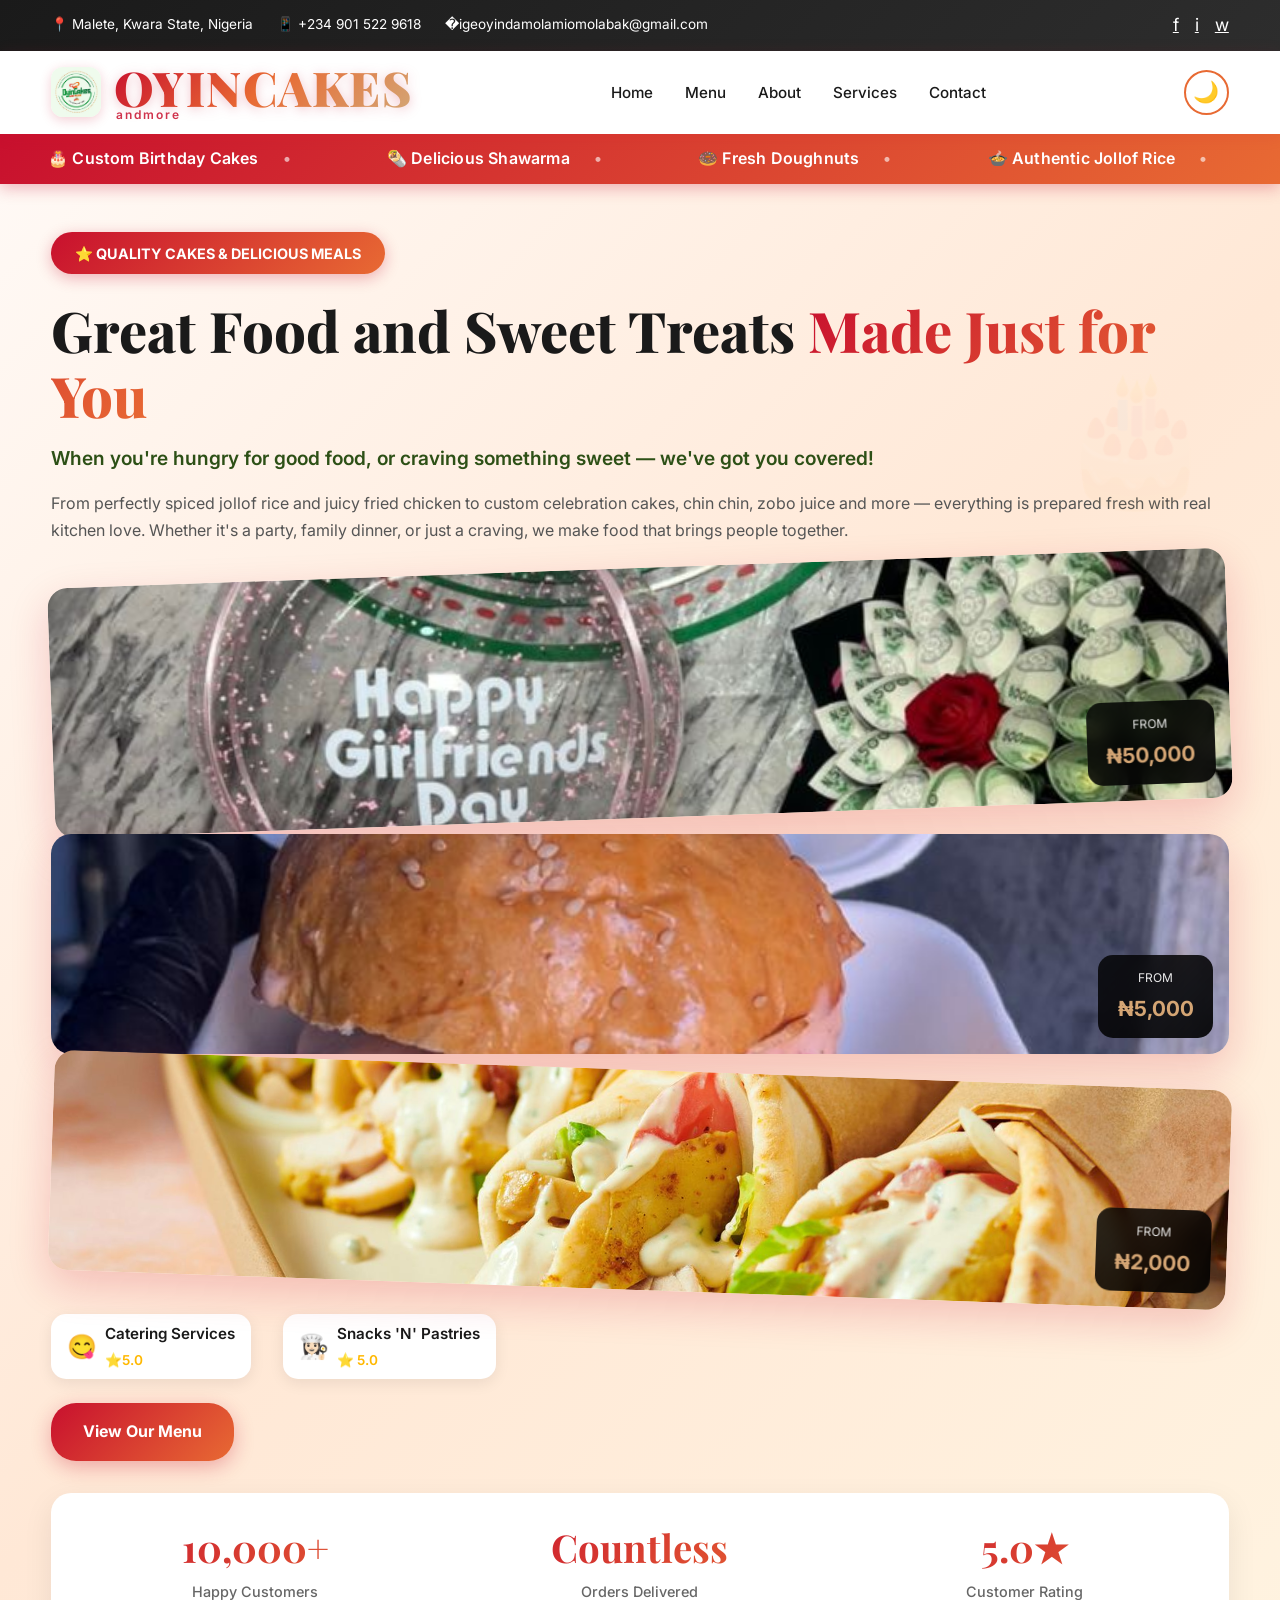
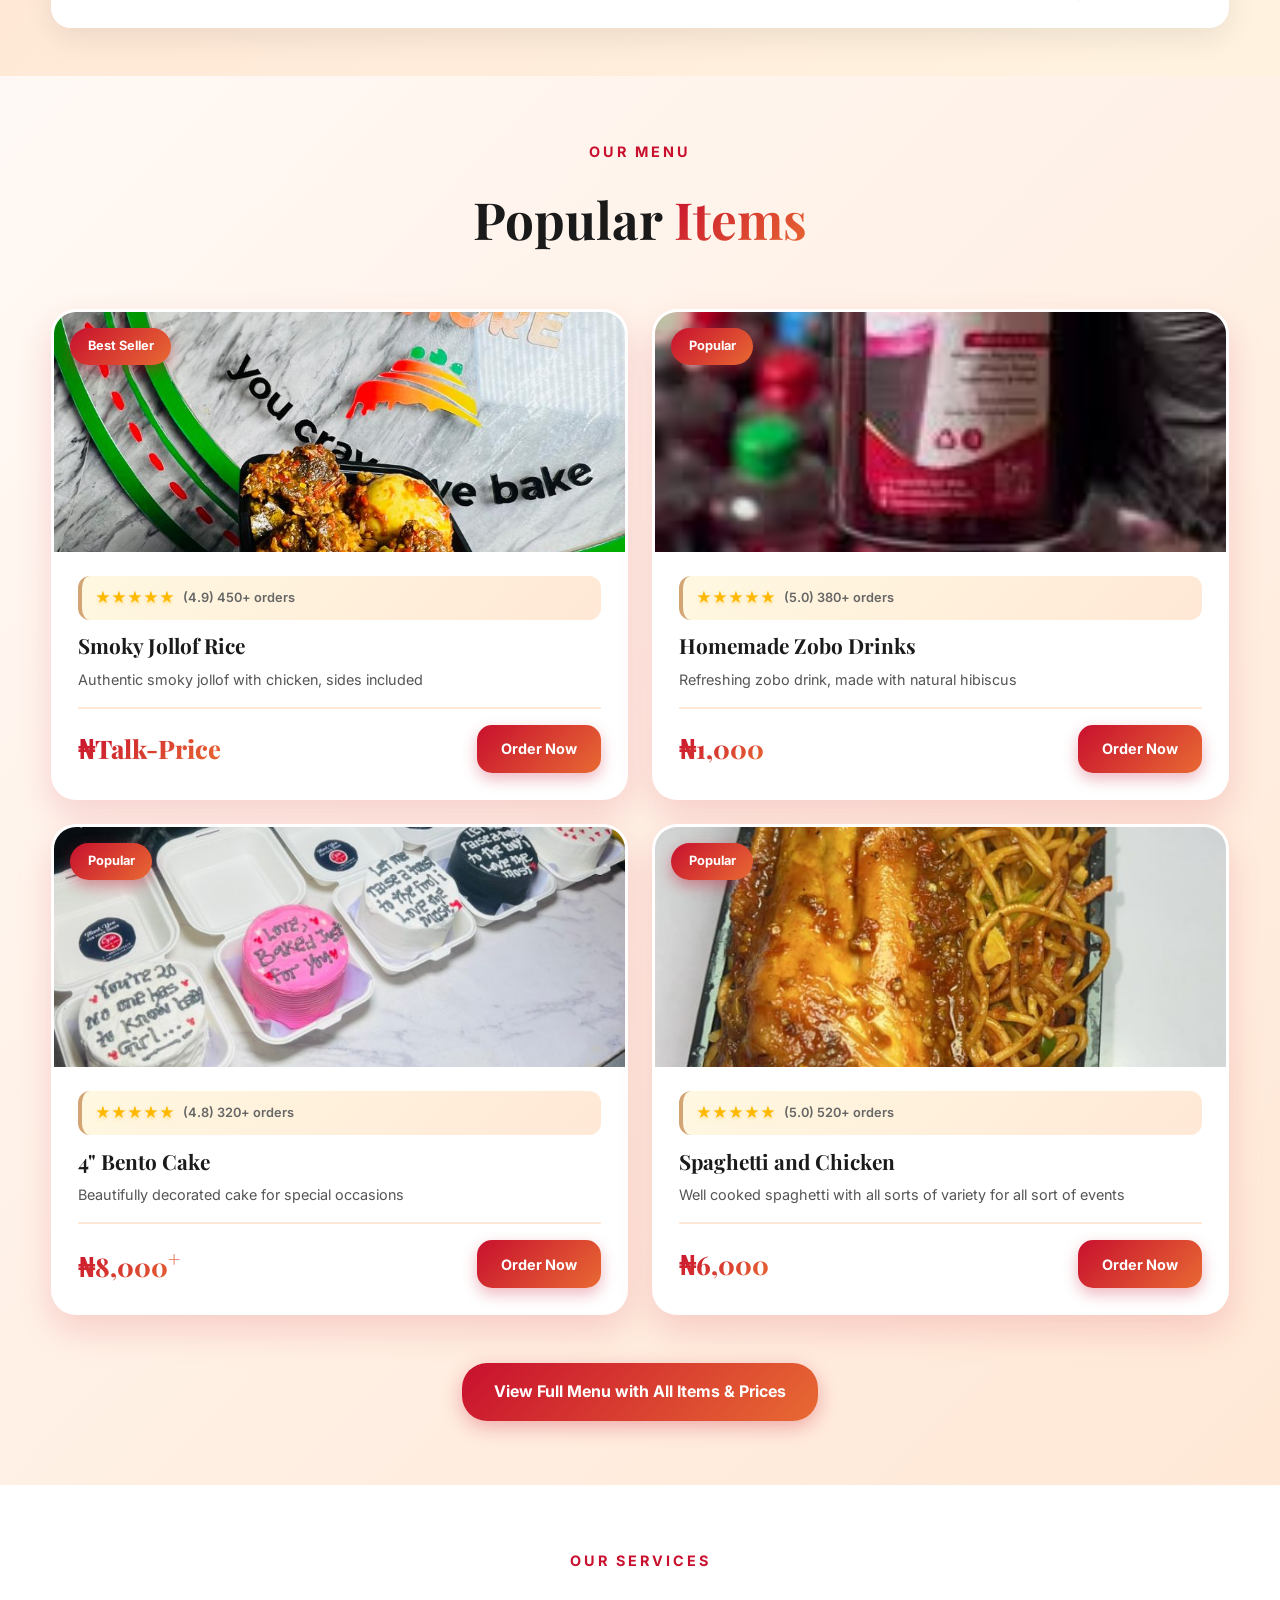
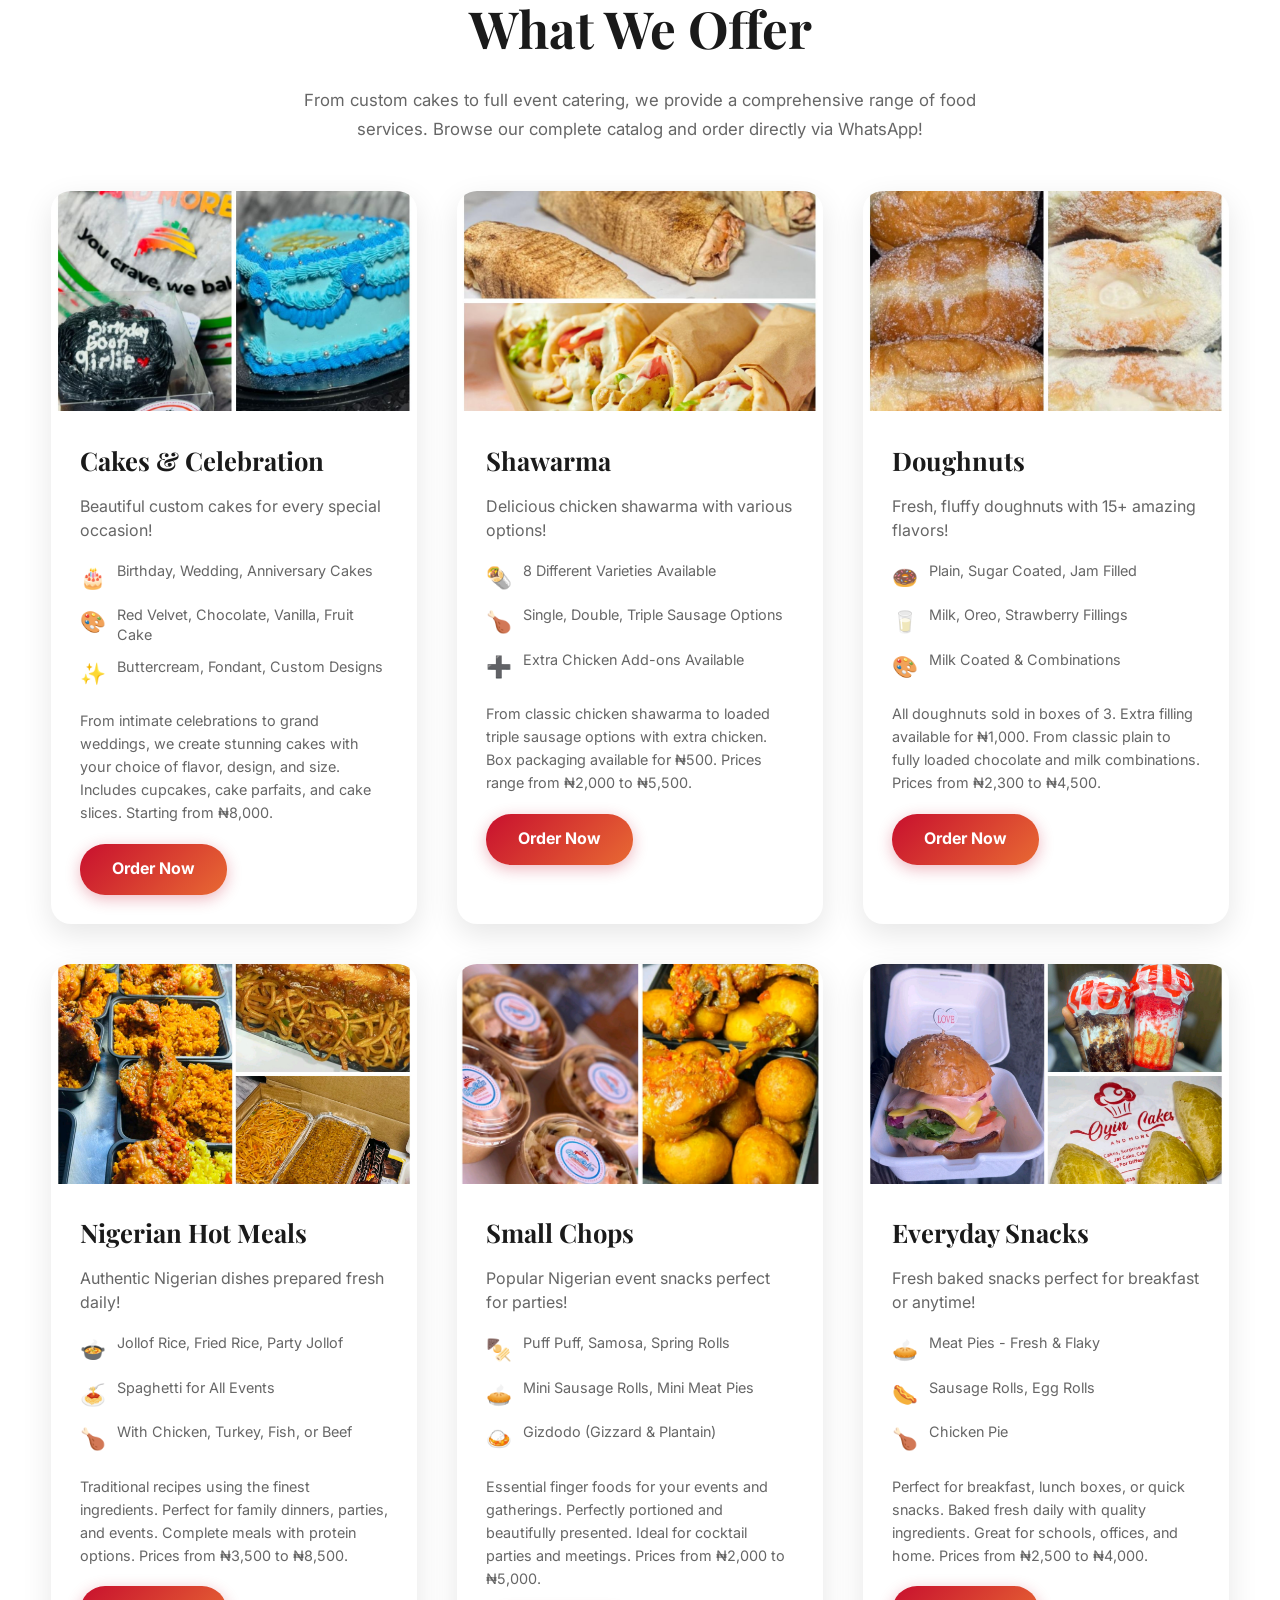
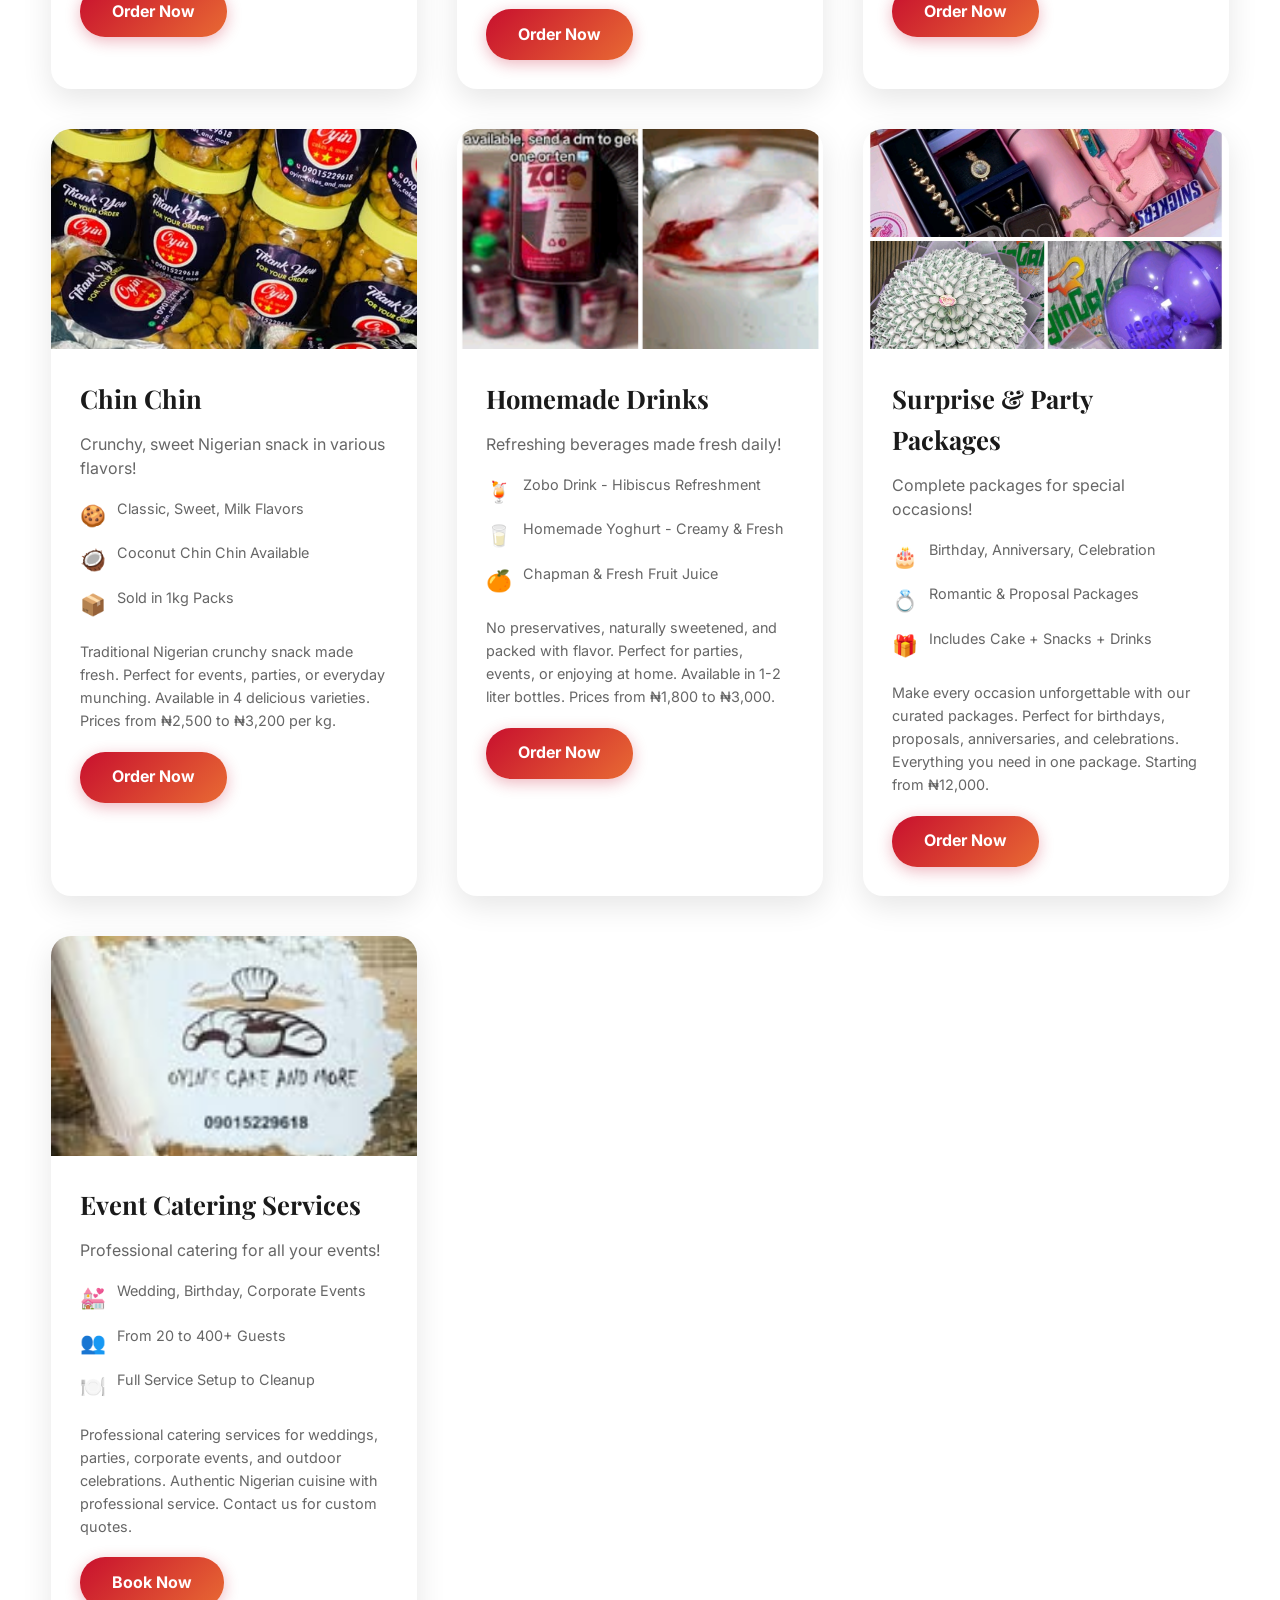
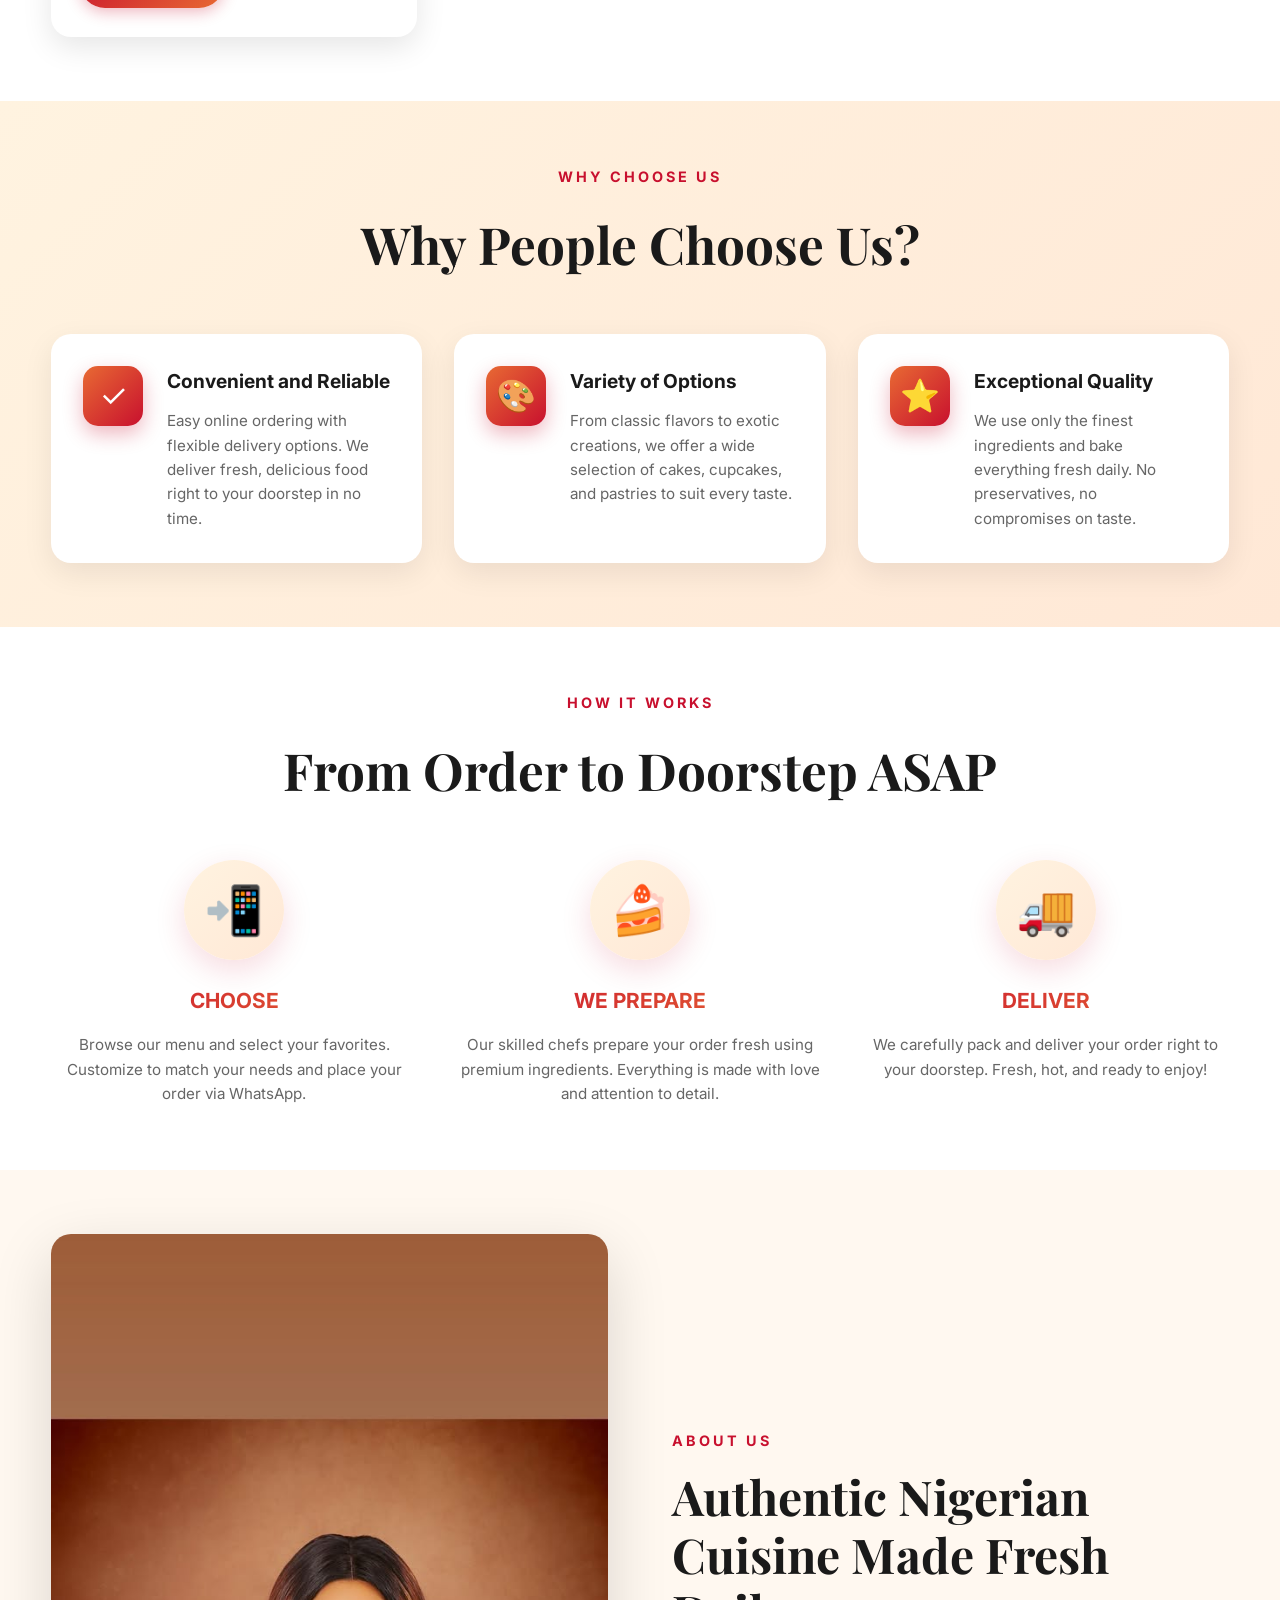
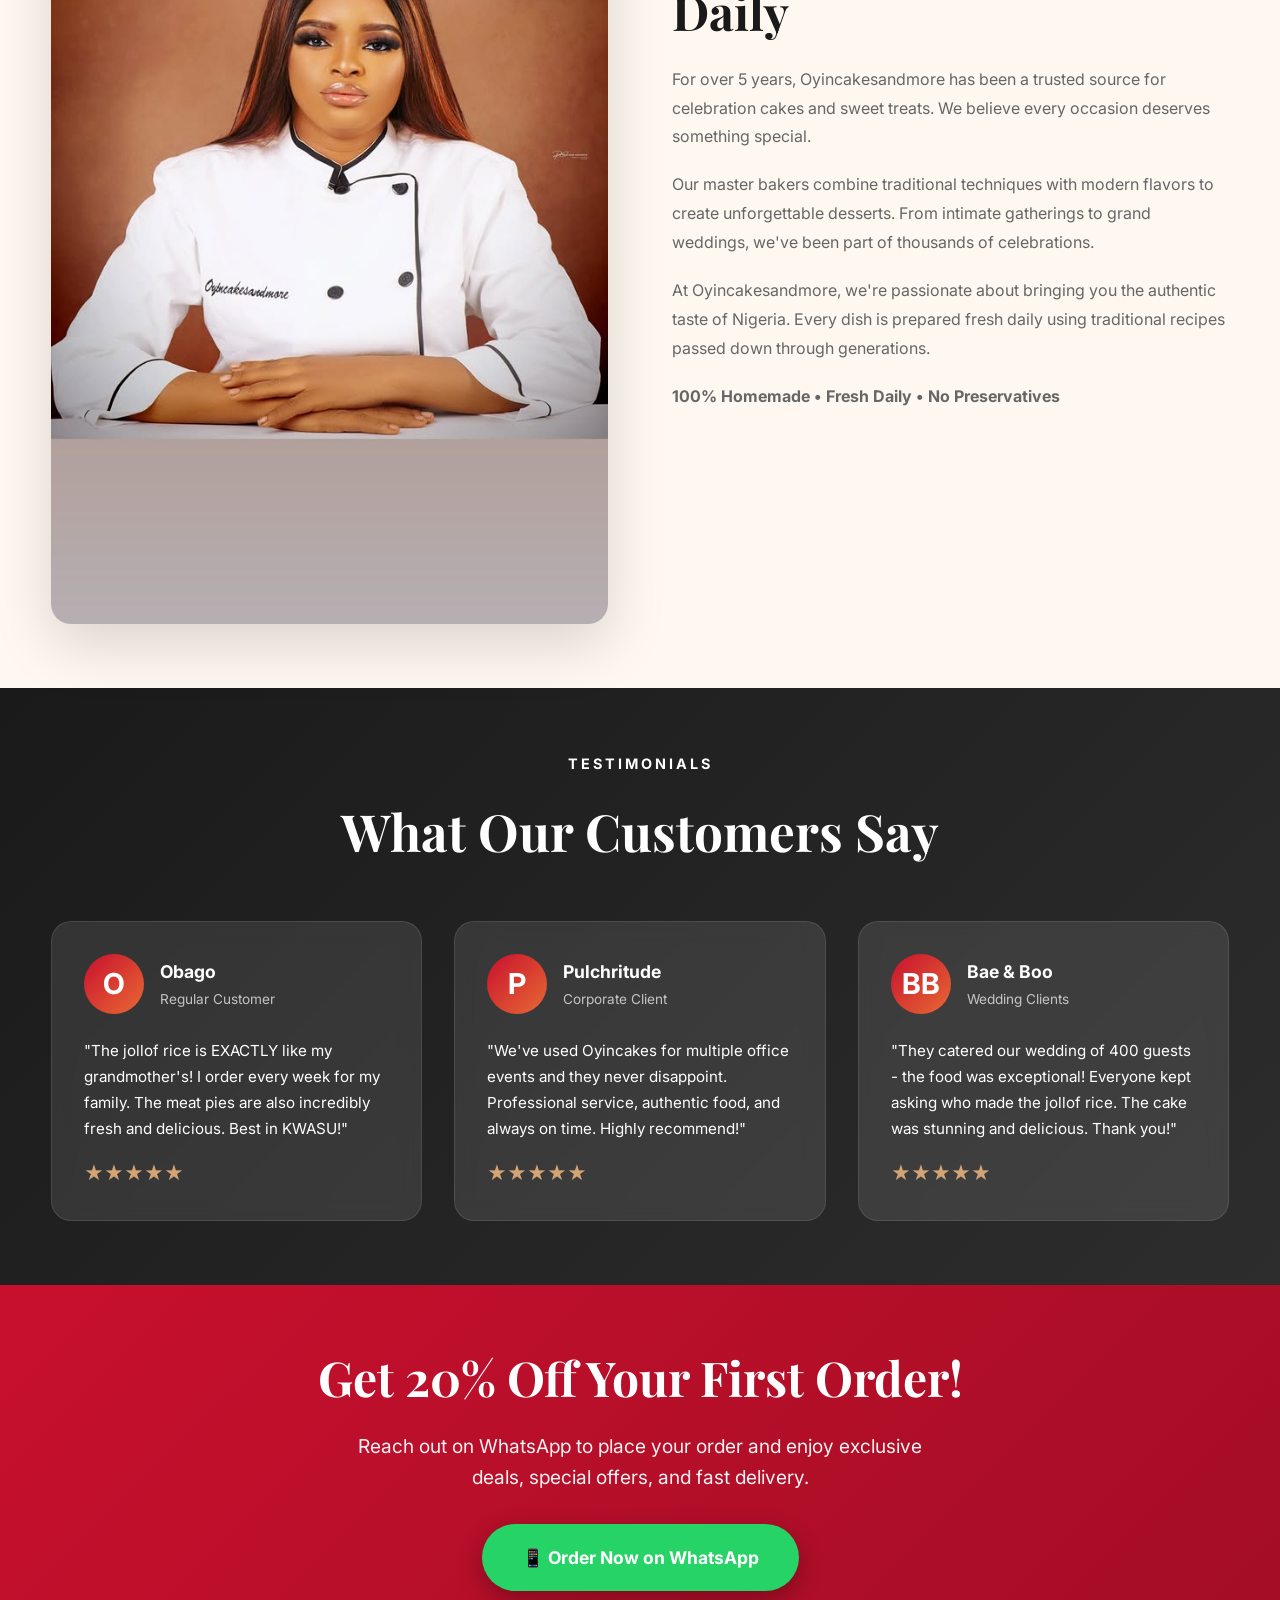
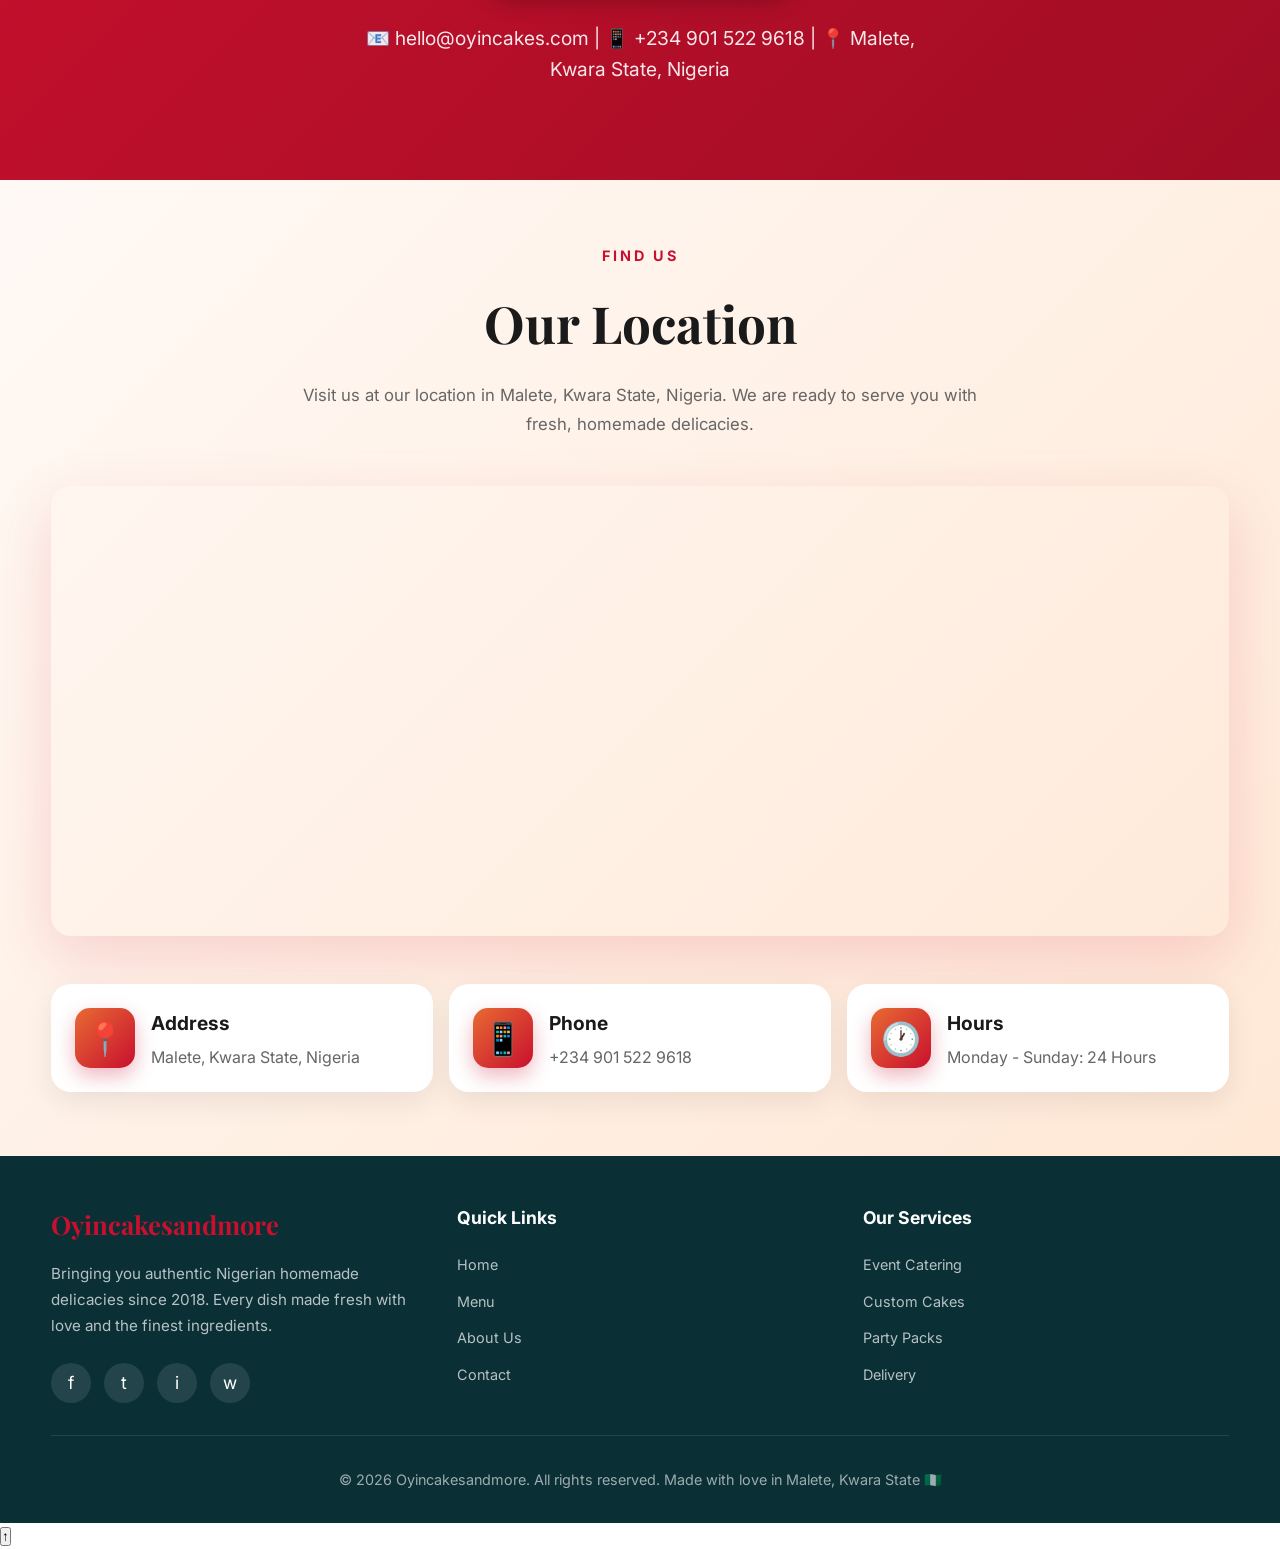
==== commit 42121437: "Update index.html" ====
--- a/index.html
+++ b/index.html
@@ -207,9 +207,9 @@
               <span class="stars">★★★★★</span>
               <span class="rating-count">(4.9) 450+ orders</span>
             </div>
-            <h3 class="product-name">Jollof Rice Party Pack</h3>
+            <h3 class="product-name">Smoky Jollof Rice </h3>
             <p class="product-desc">
-              Authentic party jollof with chicken, sides included
+              Authentic smoky jollof with chicken, sides included
             </p>
             <div class="product-footer">
               <span class="product-price">₦Talk-Price</span>
@@ -304,62 +304,10 @@
               >
             </div>
           </div>
-        </div>
-
-      
-        <div class="product-card fade-up">
-          <div class="product-image">
-            <img
-              src="products/chin-chin.jpg"
-              alt="Chin Chin"
-              loading="lazy" />
-            <span class="product-badge">New</span>
-          </div>
-          <div class="product-info">
-            <div class="product-rating">
-              <span class="stars">★★★★★</span>
-              <span class="rating-count">(4.9) 420+ orders</span>
-            </div>
-            <h3 class="product-name">Chin Chin (1kg)</h3>
-            <p class="product-desc">Crunchy, sweet, homemade chin chin</p>
-            <div class="product-footer">
-              <span class="product-price">₦2,500</span>
-              <a
-                href="https://wa.me/2349015229618?text=Hello!%20I%20want%20to%20order%20Chin%20Chin"
-                class="order-btn"
-                >Order Now</a
-              >
-            </div>
-          </div>
-        </div>
-
-
-
-        <div class="product-card fade-up">
-          <div class="product-image">
-            <img
-              src="products/yoghurt.jfif"
-              alt="Yoghurt"
-              loading="lazy" />
-            <span class="product-badge">Popular</span>
-          </div>
-          <div class="product-info">
-            <div class="product-rating">
-              <span class="stars">★★★★★</span>
-              <span class="rating-count">(4.8) 450+ orders</span>
-            </div>
-            <h3 class="product-name">Homemade Yoghurt (2L)</h3>
-            <p class="product-desc">Creamy, fresh yoghurt made daily</p>
-            <div class="product-footer">
-              <span class="product-price">₦2,200 </span>
-              <a
-                href="https://wa.me/2349015229618?text=Hello!%20I%20want%20to%20order%20Yoghurt"
-                class="order-btn"
-                >Order Now</a
-              >
-            </div>
-          </div>
-        </div>
+        </div>++
+
       </div>
       <div style="text-align: center; margin-top: 3rem;">
             <a href="menu.html" class="btn btn-primary">View Full Menu with All Items & Prices</a>
--- a/style/style.css
+++ b/style/style.css
@@ -1539,63 +1539,59 @@
 b 
 @70
 
-/* BACK TO TOP BUTTON */
-
-#backToTop{
-
-position:fixed;
-bottom:30px;
-right:30px;
-
-width:55px;
-height:55px;
-
-border:none;
-border-radius:50%;
-
-background:#ff7a3d;
-color:white;
-
-font-size:22px;
-font-weight:bold;
-
-cursor:pointer;
-
-display:flex;
-align-items:center;
-justify-content:center;
-
-opacity:0;
-visibility:hidden;
-
-box-shadow:0 10px 30px rgba(0,0,0,0.25);
-
-transition:
-opacity .4s ease,
-transform .3s ease,
-background .3s ease;
-
-z-index:999;
-
-}
-
-/* show button */
-
-#backToTop.show{
-
-opacity:1;
-visibility:visible;
-
-}
-
-/* hover animation */
-
-#backToTop:hover{
-
-background:#e35f25;
-transform:translateY(-6px);
-
-}
+/* ============================================
+   BACK TO TOP BUTTON
+   ============================================ */
+
+.back-to-top {
+    position: fixed;
+    bottom: 30px;
+    right: 30px;
+    width: 50px;
+    height: 50px;
+    background: linear-gradient(135deg, var(--primary) 0%, var(--orange) 100%);
+    color: white;
+    border: none;
+    border-radius: 50%;
+    font-size: 1.8rem;
+    cursor: pointer;
+    box-shadow: 0 8px 20px rgba(200, 16, 46, 0.3);
+    z-index: 1000;
+    opacity: 0;
+    visibility: hidden;
+    transform: translateY(20px);
+    transition: all 0.3s ease;
+    display: flex;
+    align-items: center;
+    justify-content: center;
+    font-weight: 700;
+}
+
+.back-to-top.show {
+    opacity: 1;
+    visibility: visible;
+    transform: translateY(0);
+}
+
+.back-to-top:hover {
+    transform: translateY(-5px);
+    box-shadow: 0 12px 30px rgba(200, 16, 46, 0.4);
+}
+
+.back-to-top:active {
+    transform: translateY(-2px);
+}
+
+/* Dark mode styling */
+body.dark-mode .back-to-top {
+    background: linear-gradient(135deg, #FF6B6B 0%, #FFA500 100%);
+    box-shadow: 0 8px 20px rgba(255, 107, 107, 0.4);
+}
+
+body.dark-mode .back-to-top:hover {
+    box-shadow: 0 12px 30px rgba(255, 107, 107, 0.5);
+}
+
 
 
 
@@ -1989,6 +1985,14 @@
 
     .footer-grid {
         gap: 2rem;
+    }
+
+.back-to-top {
+        bottom: 20px;
+        right: 20px;
+        width: 45px;
+        height: 45px;
+        font-size: 1.5rem;
     }
 }
 
@@ -2563,14 +2567,13 @@
         padding-top: 1.5rem;
     }
 
-
-#backToTop{
-bottom:20px;
-right:20px;
-width:48px;
-height:48px;
-font-size:20px;
-}
+.back-to-top {
+        bottom: 15px;
+        right: 15px;
+        width: 40px;
+        height: 40px;
+        font-size: 1.3rem;
+    }
 }
 
 
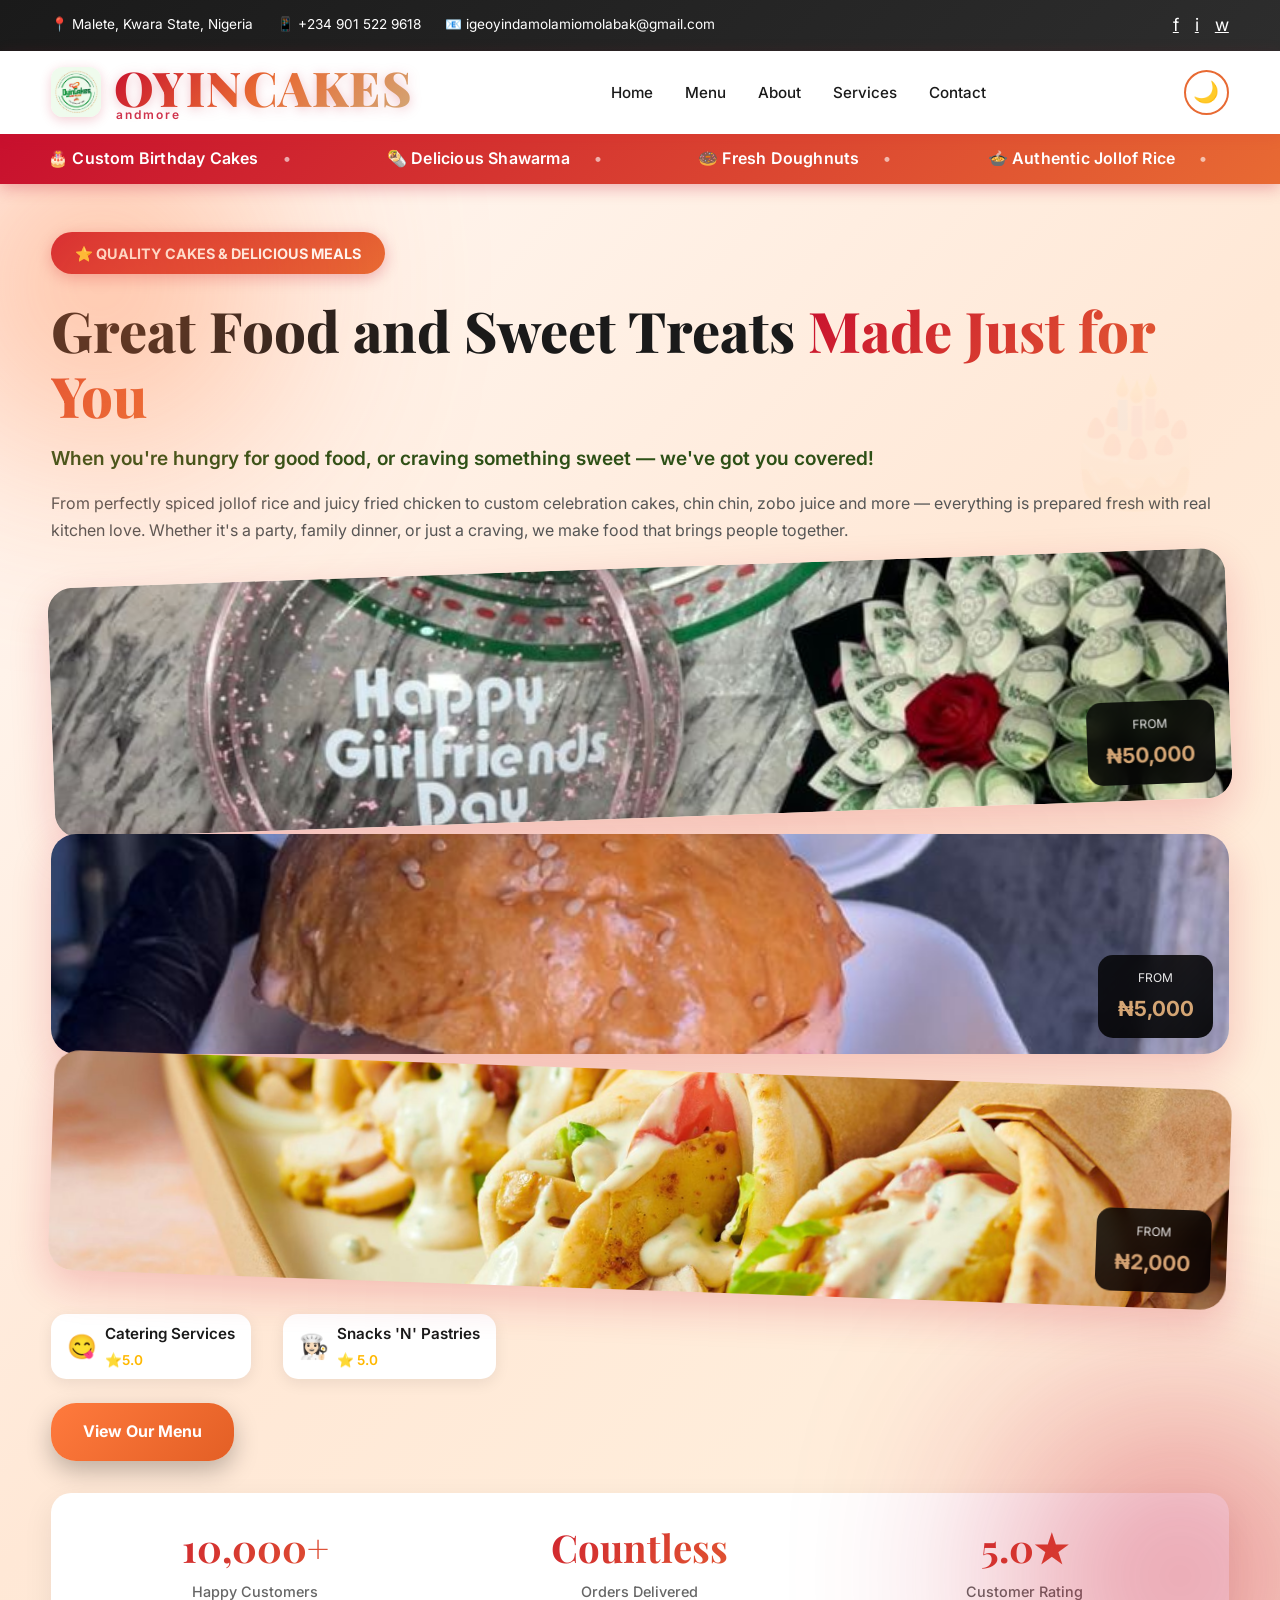
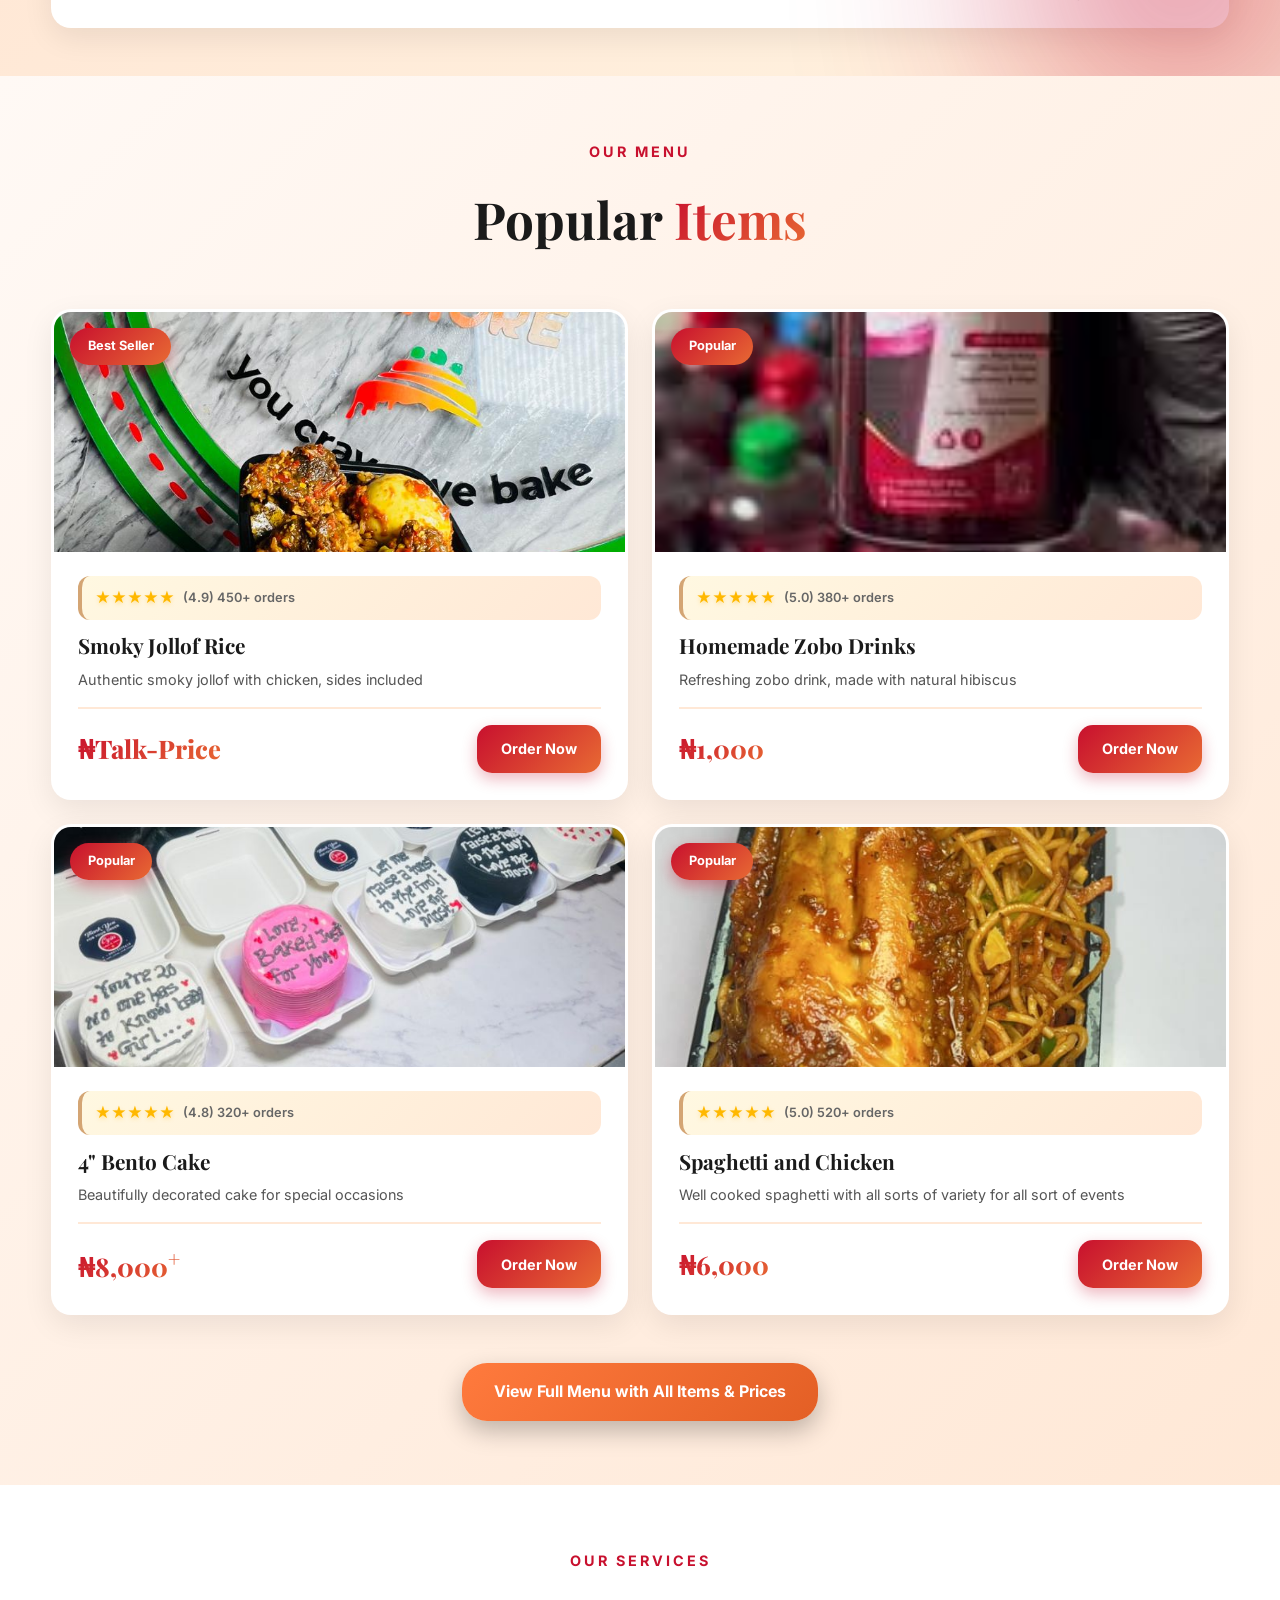
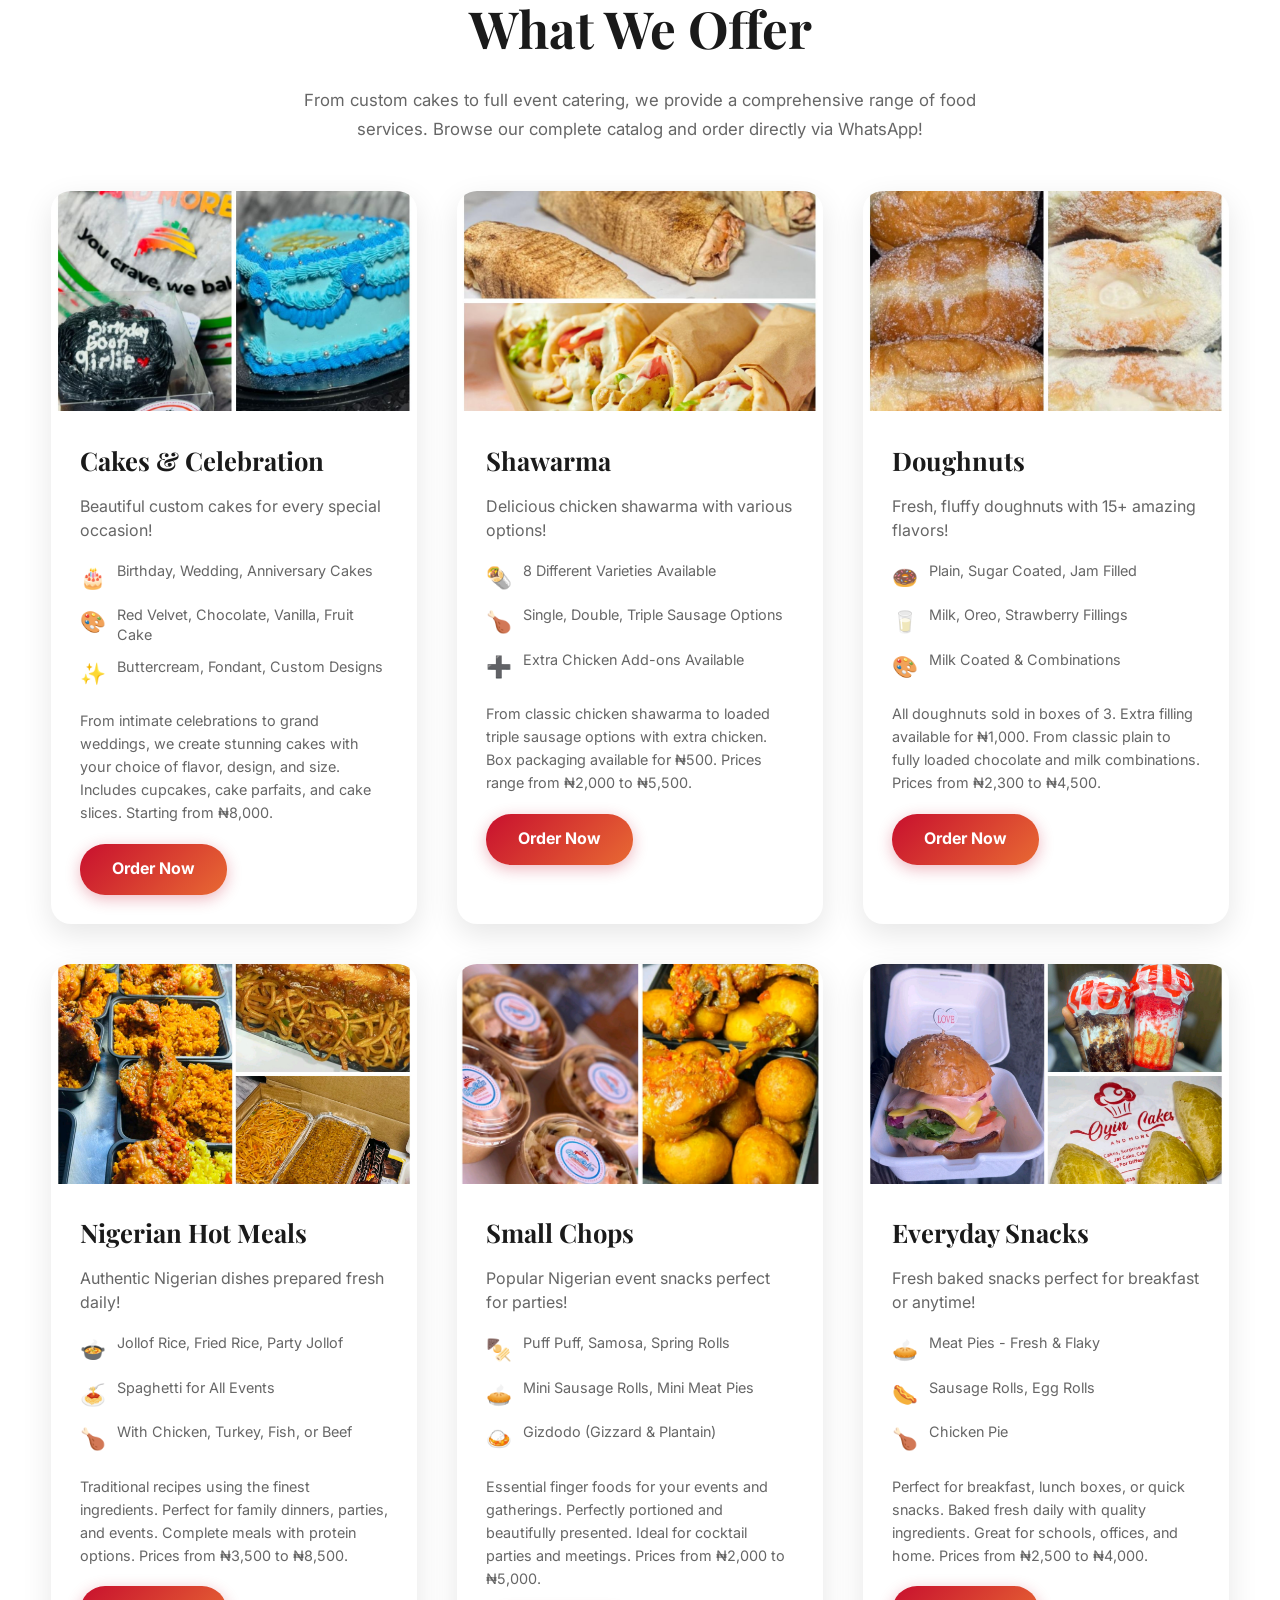
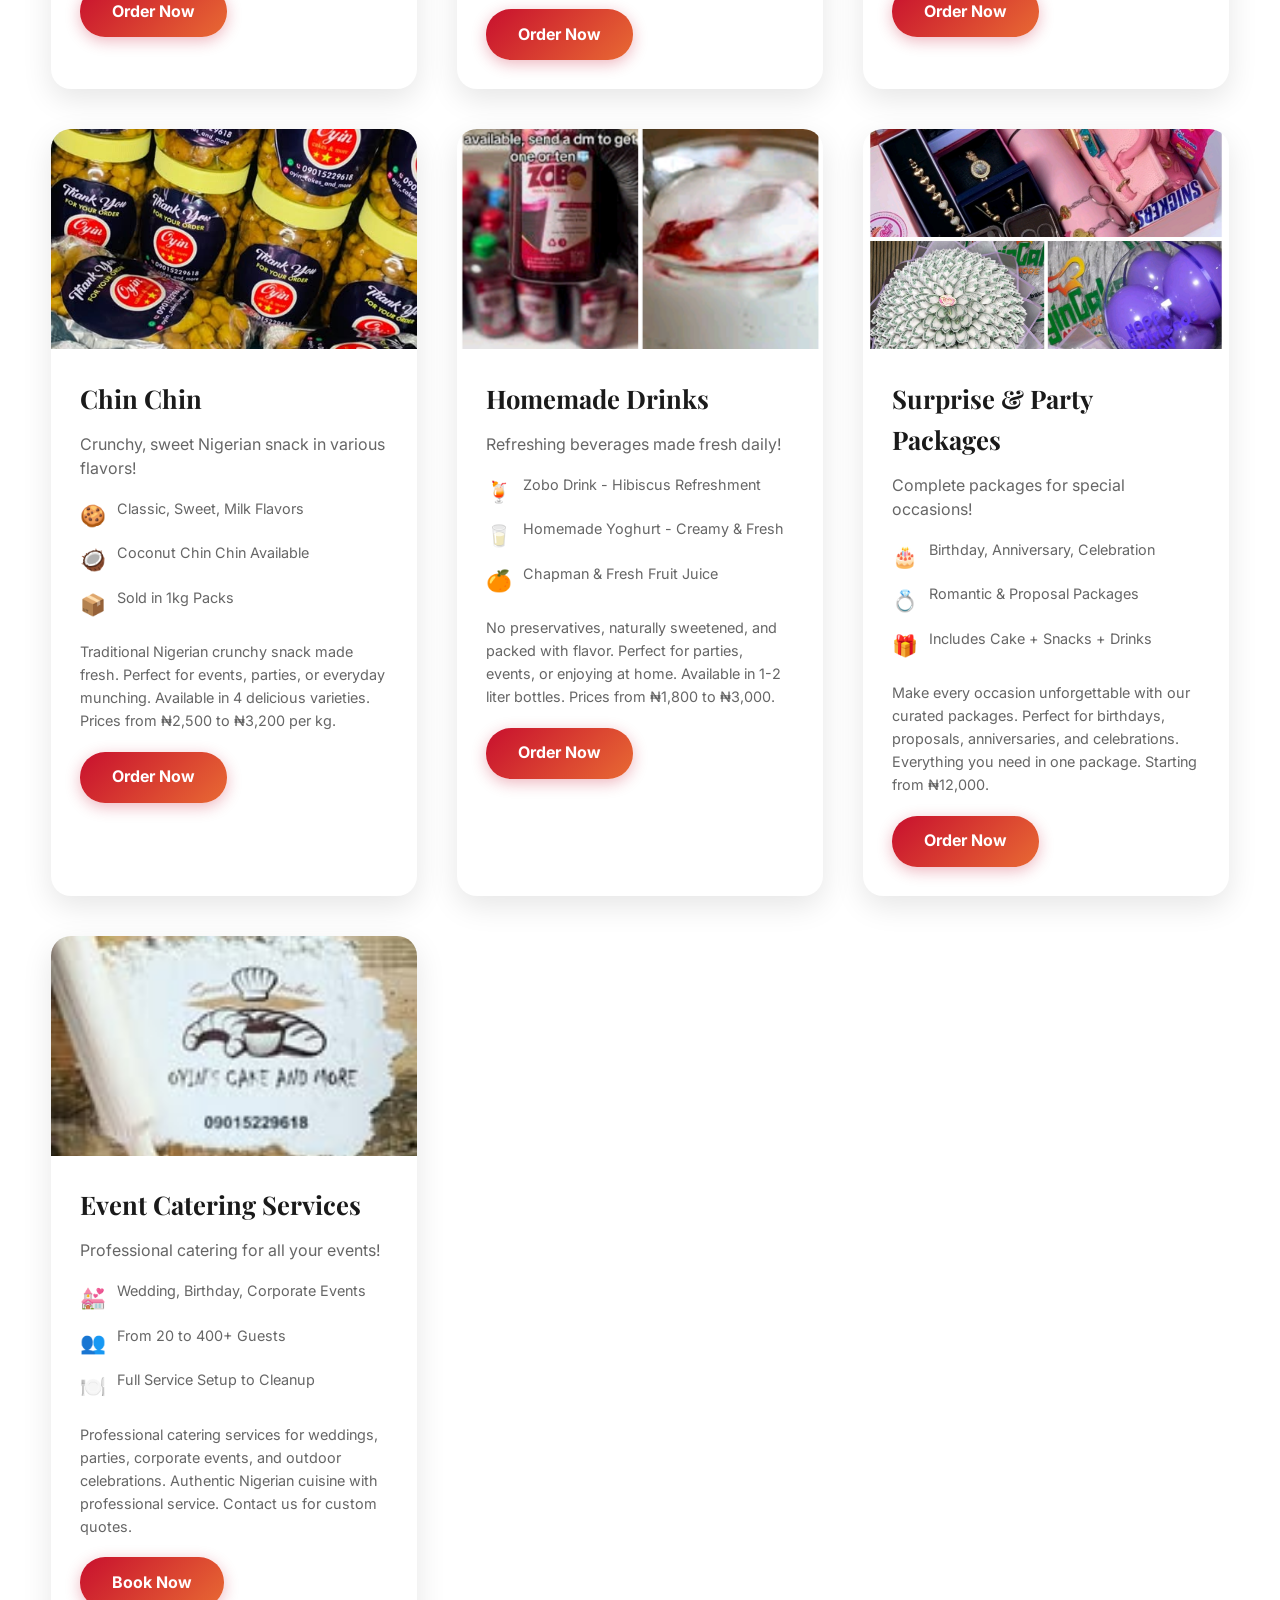
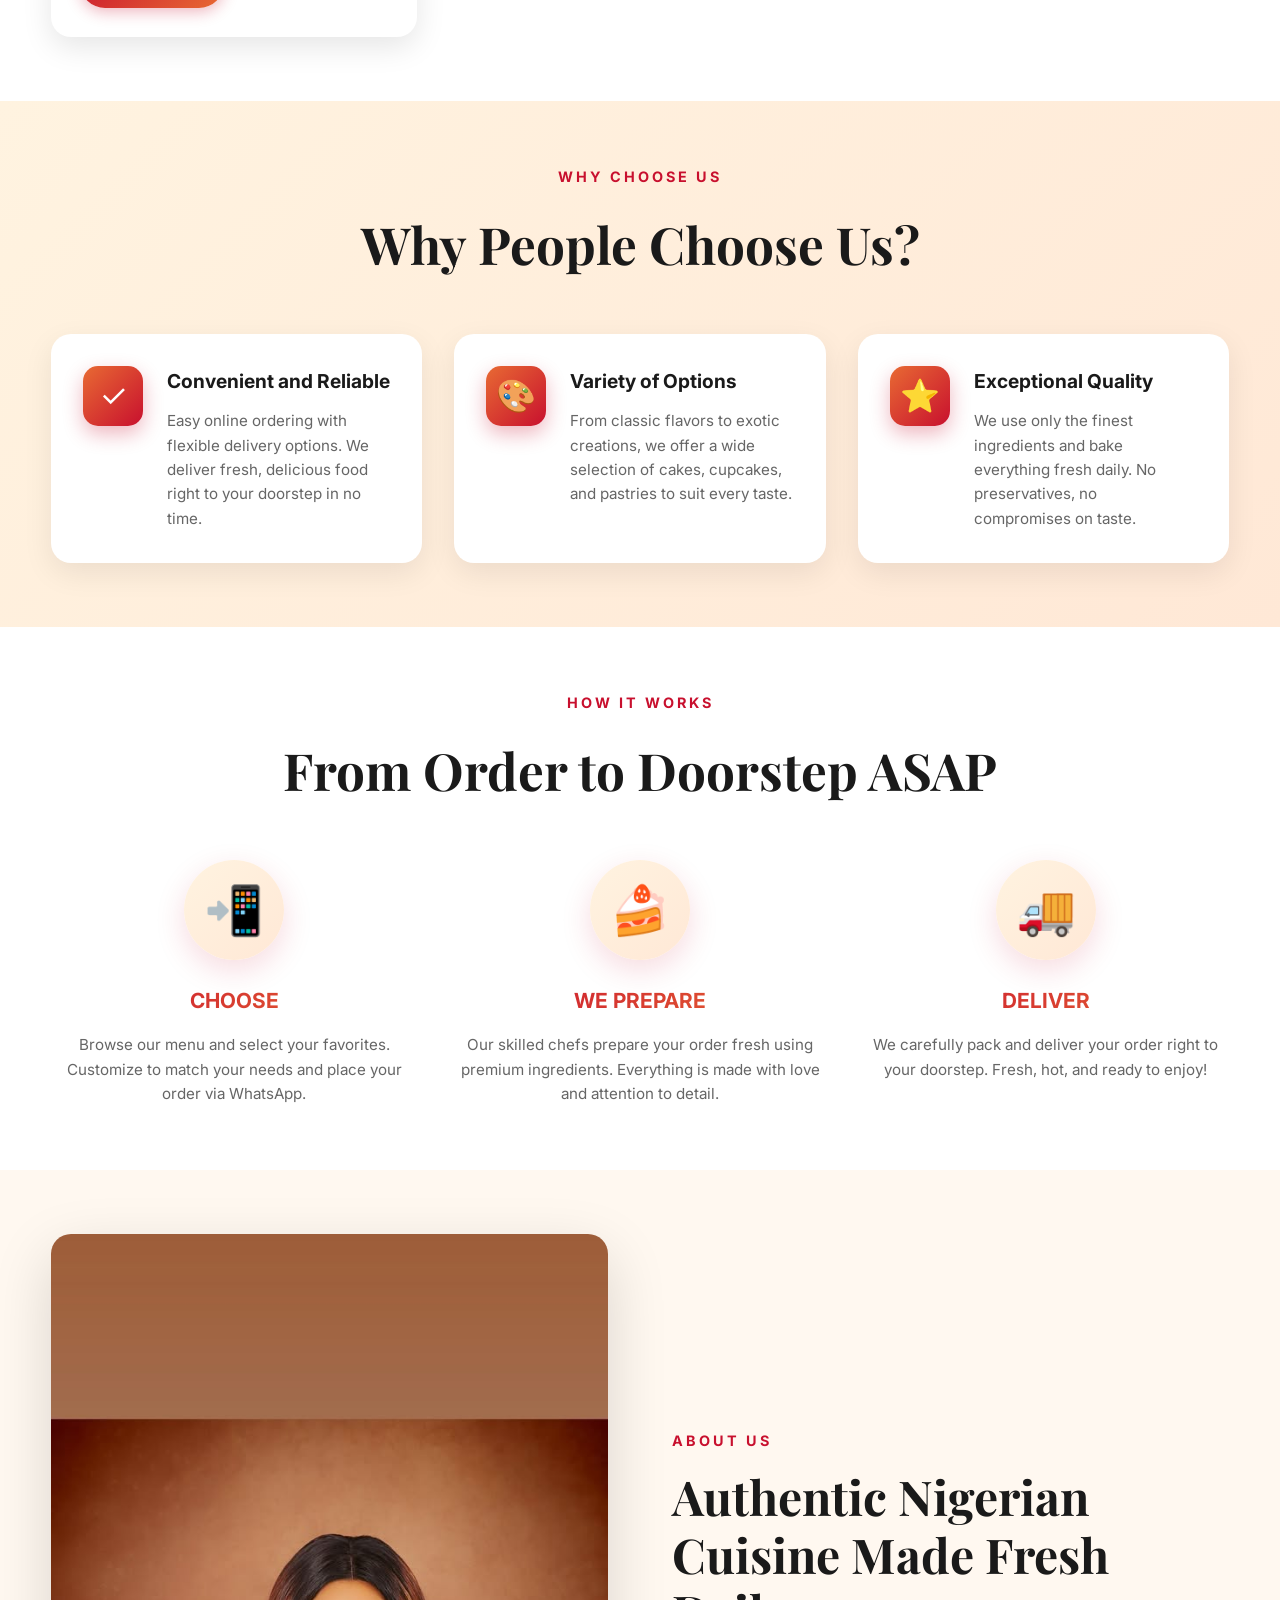
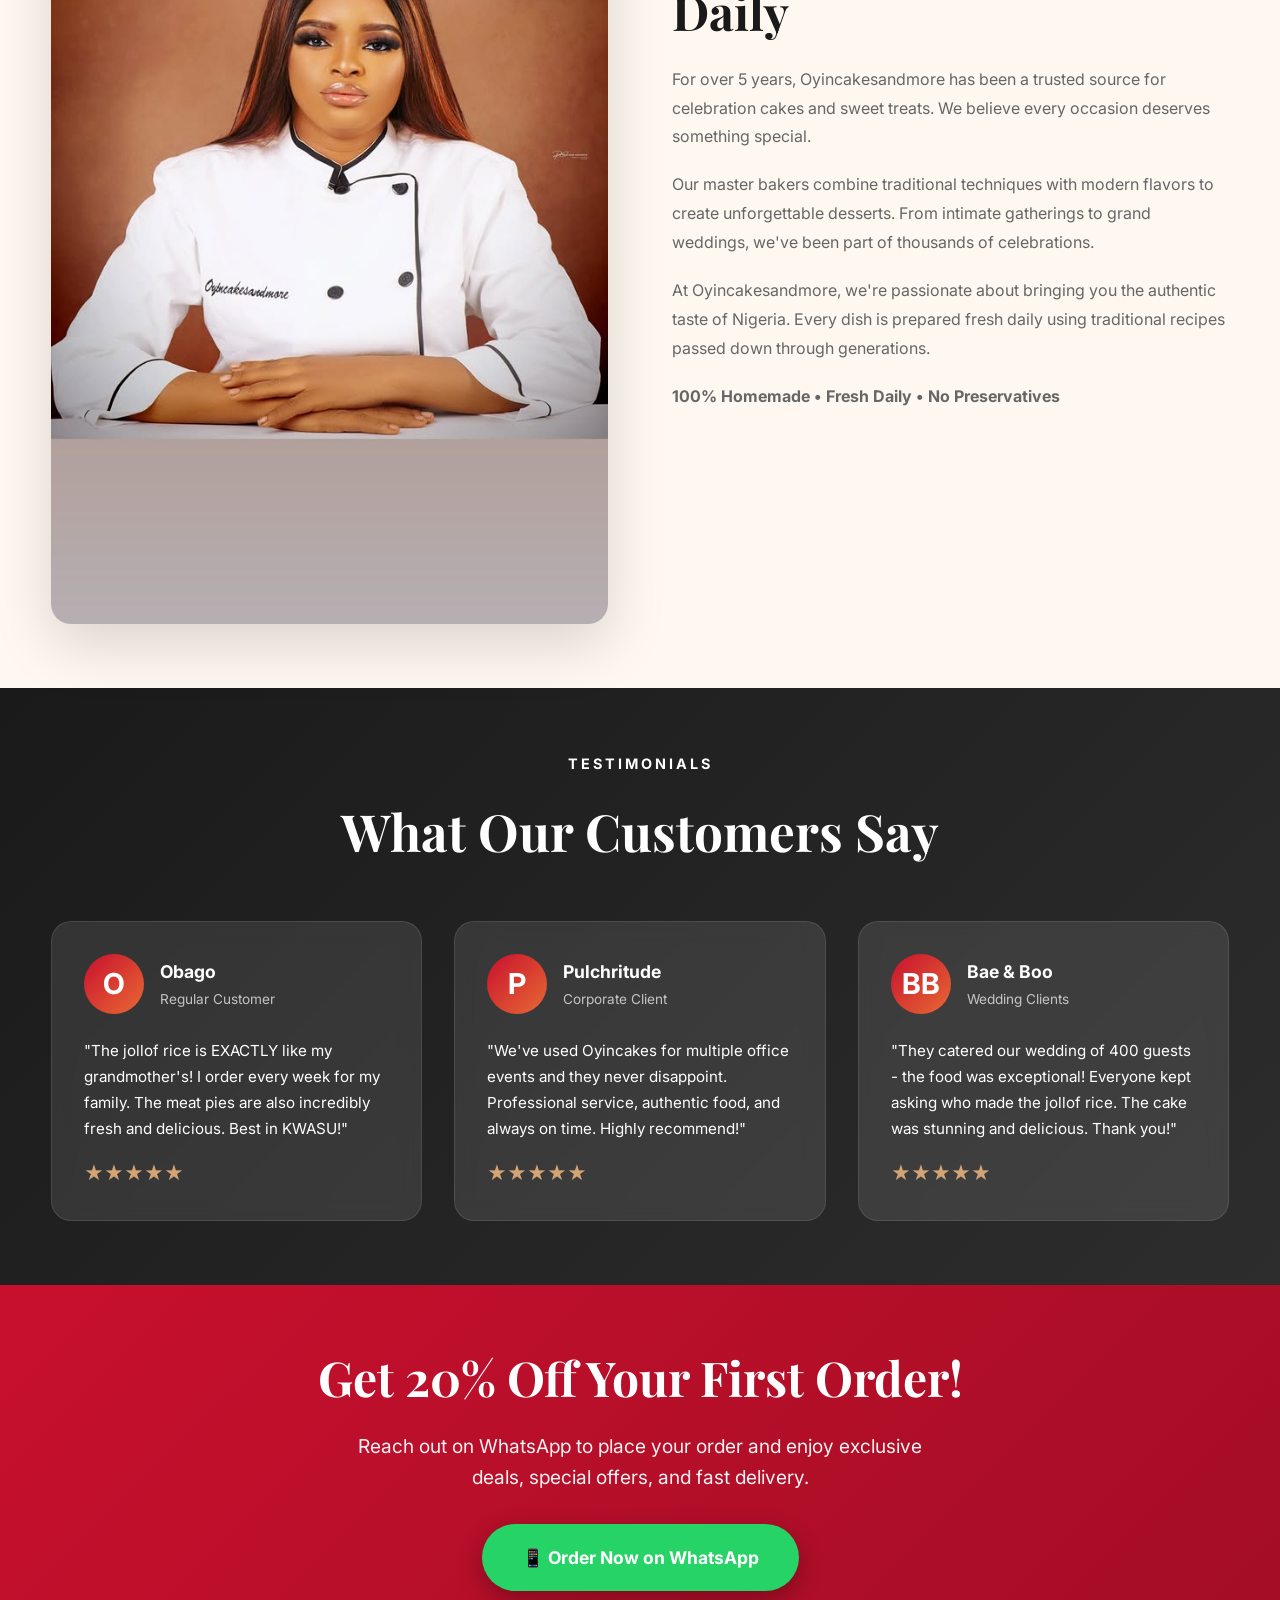
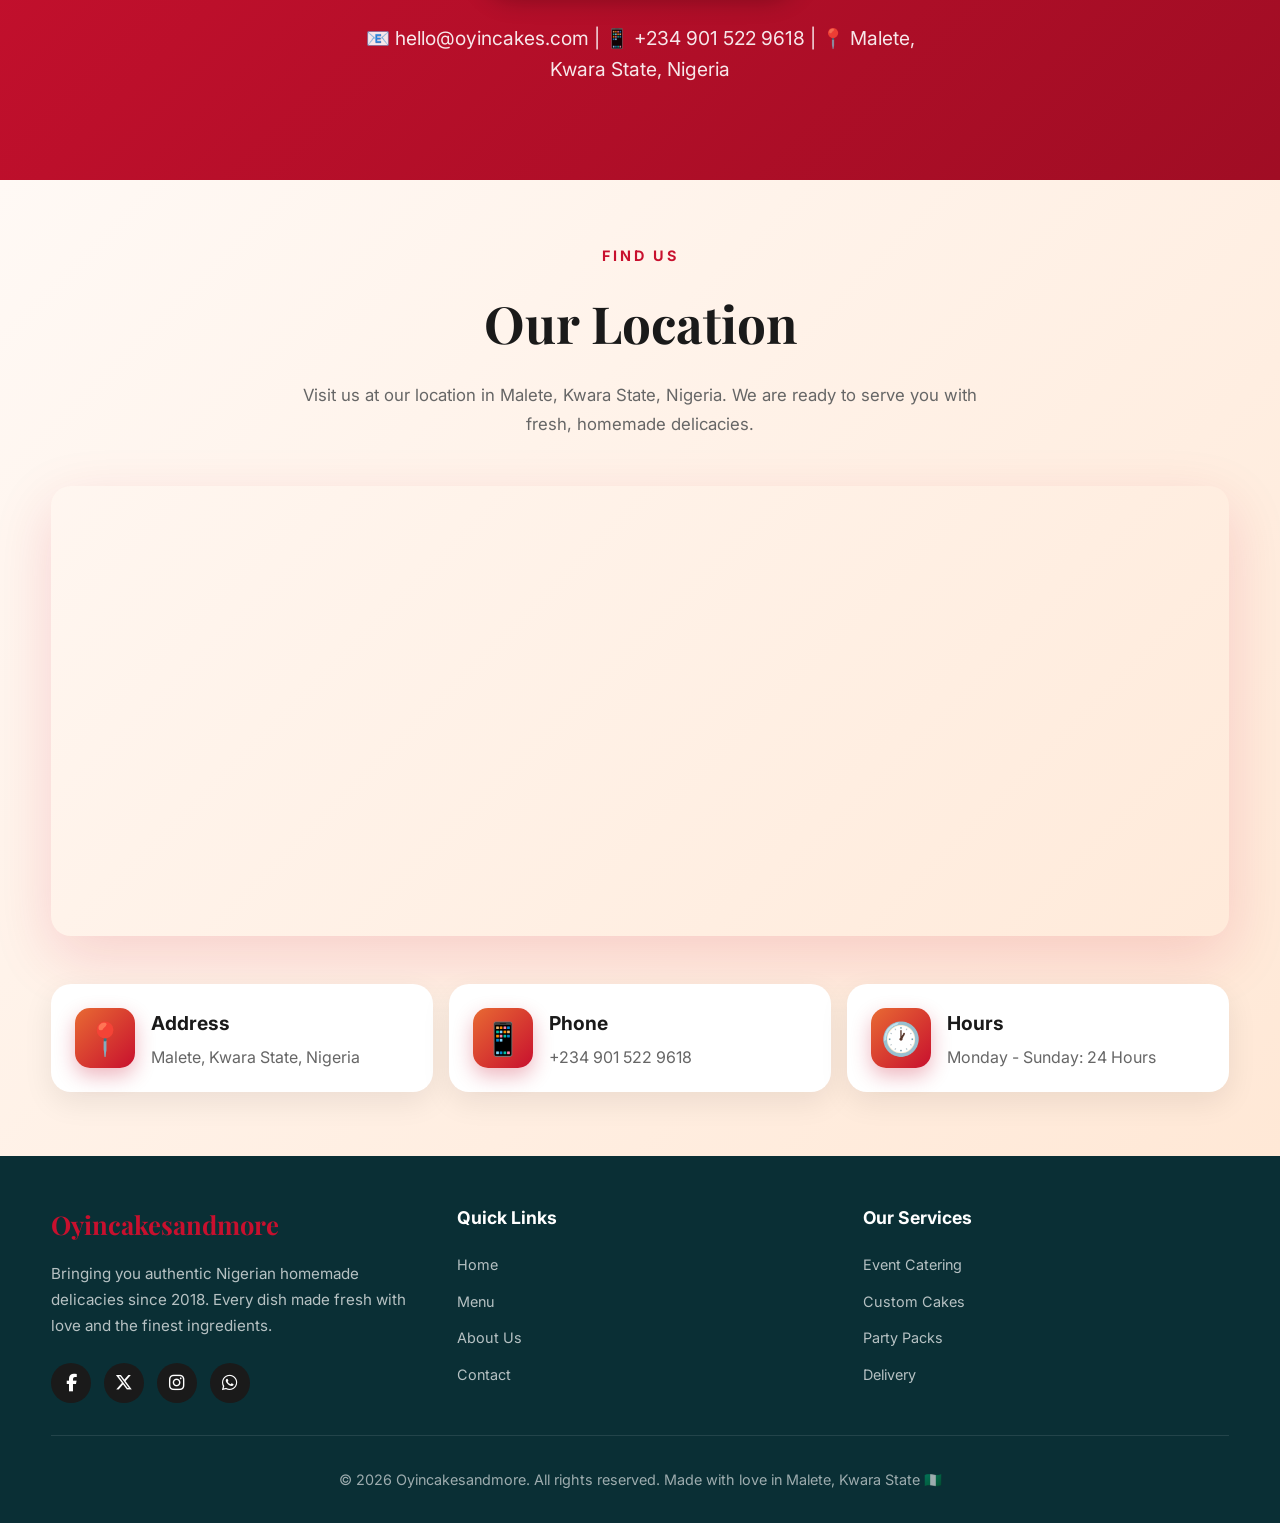
==== commit e4868cb6: "Updated index" ====
--- a/index.html
+++ b/index.html
@@ -1,1019 +1,1182 @@
-<!doctype html>
-<html lang="en">
-  <head>
-    <meta charset="UTF-8" />
-    <meta name="viewport" content="width=device-width, initial-scale=1.0" />
-    <title>
-      Oyincakesandmore - Premium Nigerian Catering & Homemade Delicacies | Lagos
-    </title>
-    <meta
-      name="description"
-      content="Authentic Nigerian cuisine, custom cakes, and event catering. Fresh jollof rice, fried rice, chin chin, zobo, and more. Serving Lagos with love." />
-
-    <link rel="preconnect" href="https://fonts.googleapis.com" />
-    <link rel="preconnect" href="https://fonts.gstatic.com" crossorigin />
-    <link
-      href="https://fonts.googleapis.com/css2?family=Playfair+Display:wght@400;500;600;700;800&family=Inter:wght@300;400;500;600;700;800&display=swap"
-      rel="stylesheet" />
-    <link rel="stylesheet" href="style/style.css" />
-  </head>
-
-  <body>
-    <!-- Header Top -->
-    <div class="header-top">
-      <div class="header-top-content">
-        <div class="header-links">
-          <span>📍 Malete, Kwara State, Nigeria</span>
-          <a href="tel:+2349015229618">📱 +234 901 522 9618</a>
-          <a href="mailto:igeoyindamolamiomolabak@gmail.com">�igeoyindamolamiomolabak@gmail.com</a>
-        </div>
-        <div class="header-social">
-          <a href="#" aria-label="Facebook">f</a>
-          <a href="https://www.instagram.com/oyin_cakes_and_more?igsh=aXhmMHluYnhrajds" aria-label="Instagram">i</a>
-          <a href="https://wa.me/2349015229618?text=Hello!%20I%20want%20to%20order%20" aria-label="WhatsApp">w</a>
-        </div>
-      </div>
-    </div>
-
-    <!-- Main Header with Logo -->
-    <header>
-      <div class="nav-container">
-<a href="#" class="logo">
-    <img src="image/logo.jfif" alt="Oyincakes Logo" />
-    <div class="logo-text-wrapper">
-        <span class="logo-text-main">OYINCAKES</span>
-        <span class="logo-text-sub">andmore</span>
-    </div>
-</a>
-        <button class="menu-toggle" id="menuToggle" aria-label="Toggle menu">
-          ☰
-        </button>
-        <nav>
-          <ul id="navMenu">
-            <li><a href="#home">Home</a></li>
-            <li><a href="#menu">Menu</a></li>
-            <li><a href="#about">About</a></li>
-            <li><a href="#services">Services</a></li>
-            <li><a href="#contact">Contact</a></li>
-          </ul>
-        </nav>
-        <div class="nav-actions">
-          <button class="dark-mode-toggle" id="darkModeToggle" aria-label="Toggle dark mode">
-          <span class="toggle-icon">🌙</span>
-          </button>
-      </div>
-      </div>
-    </header>
-    
-    <!-- Scrolling Services Ticker -->
-<div class="services-ticker">
-    <div class="ticker-content">
-        <span class="ticker-item">🎂 Custom Birthday Cakes</span>
-        <span class="ticker-item">🌯 Delicious Shawarma</span>
-        <span class="ticker-item">🍩 Fresh Doughnuts</span>
-        <span class="ticker-item">🍲 Authentic Jollof Rice</span>
-        <span class="ticker-item">🍢 Event Catering</span>
-        <span class="ticker-item">🥧 Homemade Meat Pies</span>
-        <span class="ticker-item">🍹 Zobo & Yoghurt</span>
-        <span class="ticker-item">🎁 Party Packages</span>
-        <span class="ticker-item">💒 Wedding Catering</span>
-        <span class="ticker-item">🍪 Crunchy Chin Chin</span>
-        <!-- Duplicate for seamless loop -->
-        <span class="ticker-item">🎂 Custom Birthday Cakes</span>
-        <span class="ticker-item">🌯 Delicious Shawarma</span>
-        <span class="ticker-item">🍩 Fresh Doughnuts</span>
-        <span class="ticker-item">🍲 Authentic Jollof Rice</span>
-        <span class="ticker-item">🍢 Event Catering</span>
-        <span class="ticker-item">🥧 Homemade Meat Pies</span>
-        <span class="ticker-item">🍹 Zobo & Yoghurt</span>
-        <span class="ticker-item">🎁 Party Packages</span>
-        <span class="ticker-item">💒 Wedding Catering</span>
-        <span class="ticker-item">🍪 Crunchy Chin Chin</span>
-    </div>
-</div>
-
-    <!-- Hero Section -->
-    <section class="hero" id="home">
-      <div class="hero-container">
-        <div class="hero-content">
-          <div class="hero-badge">⭐ Quality Cakes & Delicious Meals</div>
-          <h1>
-            Great Food and Sweet Treats
-            <span class="highlight">Made Just for You</span>
-          </h1>
-          <p class="hero-subtitle">
-            When you're hungry for good food, or craving something sweet — we've
-            got you covered!
-          </p>
-          <p class="hero-description">
-            From perfectly spiced jollof rice and juicy fried chicken to custom
-            celebration cakes, chin chin, zobo juice and more — everything is
-            prepared fresh with real kitchen love. Whether it's a party, family
-            dinner, or just a craving, we make food that brings people together.
-          </p>
+<!doctype html>
+<html lang="en">
+  <head>
+    <meta charset="UTF-8" />
+    <meta name="viewport" content="width=device-width, initial-scale=1.0" />
+    <title>
+      Oyincakesandmore - Premium Nigerian Catering & Homemade Delicacies | Lagos
+    </title>
+    <meta
+      name="description"
+      content="Authentic Nigerian cuisine, custom cakes, and event catering. Fresh jollof rice, fried rice, chin chin, zobo, and more. Serving Lagos with love." />
+
+    <link rel="preconnect" href="https://fonts.googleapis.com" />
+    <link rel="preconnect" href="https://fonts.gstatic.com" crossorigin />
+    <link
+      href="https://fonts.googleapis.com/css2?family=Playfair+Display:wght@400;500;600;700;800&family=Inter:wght@300;400;500;600;700;800&display=swap"
+      rel="stylesheet" />
+    <link rel="stylesheet" href="style/style.css" />
+    <link
+      rel="stylesheet"
+      href="https://cdnjs.cloudflare.com/ajax/libs/font-awesome/6.5.0/css/all.min.css" />
+  </head>
+
+  <body>
+    <!-- Header Top -->
+    <div class="header-top">
+      <div class="header-top-content">
+        <div class="header-links">
+          <span>📍 Malete, Kwara State, Nigeria</span>
+          <a href="tel:+2349015229618">📱 +234 901 522 9618</a>
+          <a href="mailto:igeoyindamolamiomolabak@gmail.com"
+            >📧 igeoyindamolamiomolabak@gmail.com</a
+          >
+        </div>
+        <div class="header-social">
+          <a href="#" aria-label="Facebook">f</a>
+          <a
+            href="https://www.instagram.com/oyin_cakes_and_more?igsh=aXhmMHluYnhrajds"
+            aria-label="Instagram"
+            >i</a
+          >
+          <a
+            href="https://wa.me/2349015229618?text=Hello!%20I%20want%20to%20order%20"
+            aria-label="WhatsApp"
+            >w</a
+          >
+        </div>
+      </div>
+    </div>
+
+    <!-- Main Header with Logo -->
+    <header>
+      <div class="nav-container">
+        <a href="#" class="logo">
+          <img src="image/logo.jfif" alt="Oyincakes Logo" />
+          <div class="logo-text-wrapper">
+            <span class="logo-text-main">OYINCAKES</span>
+            <span class="logo-text-sub">andmore</span>
+          </div>
+        </a>
+        <button class="menu-toggle" id="menuToggle" aria-label="Toggle menu">
+          ☰
+        </button>
+        <nav>
+          <ul id="navMenu">
+            <li><a href="#home">Home</a></li>
+            <li><a href="#menu">Menu</a></li>
+            <li><a href="#about">About</a></li>
+            <li><a href="#services">Services</a></li>
+            <li><a href="#contact">Contact</a></li>
+          </ul>
+        </nav>
+        <div class="nav-actions">
+          <button
+            class="dark-mode-toggle"
+            id="darkModeToggle"
+            aria-label="Toggle dark mode">
+            <span class="toggle-icon">🌙</span>
+          </button>
+        </div>
+      </div>
+    </header>
+
+    <!-- Scrolling Services Ticker -->
+    <div class="services-ticker">
+      <div class="ticker-content">
+        <span class="ticker-item">🎂 Custom Birthday Cakes</span>
+        <span class="ticker-item">🌯 Delicious Shawarma</span>
+        <span class="ticker-item">🍩 Fresh Doughnuts</span>
+        <span class="ticker-item">🍲 Authentic Jollof Rice</span>
+        <span class="ticker-item">🍢 Event Catering</span>
+        <span class="ticker-item">🥧 Homemade Meat Pies</span>
+        <span class="ticker-item">🍹 Zobo & Yoghurt</span>
+        <span class="ticker-item">🎁 Party Packages</span>
+        <span class="ticker-item">💒 Wedding Catering</span>
+        <span class="ticker-item">🍪 Crunchy Chin Chin</span>
+        <!-- Duplicate for seamless loop -->
+        <span class="ticker-item">🎂 Custom Birthday Cakes</span>
+        <span class="ticker-item">🌯 Delicious Shawarma</span>
+        <span class="ticker-item">🍩 Fresh Doughnuts</span>
+        <span class="ticker-item">🍲 Authentic Jollof Rice</span>
+        <span class="ticker-item">🍢 Event Catering</span>
+        <span class="ticker-item">🥧 Homemade Meat Pies</span>
+        <span class="ticker-item">🍹 Zobo & Yoghurt</span>
+        <span class="ticker-item">🎁 Party Packages</span>
+        <span class="ticker-item">💒 Wedding Catering</span>
+        <span class="ticker-item">🍪 Crunchy Chin Chin</span>
+      </div>
+    </div>
+
+    <!-- Hero Section -->
+    <section class="hero" id="home">
+      <div class="hero-container">
+        <div class="hero-content">
+          <div class="hero-badge">⭐ Quality Cakes & Delicious Meals</div>
+          <h1>
+            Great Food and Sweet Treats
+            <span class="highlight">Made Just for You</span>
+          </h1>
+          <p class="hero-subtitle">
+            When you're hungry for good food, or craving something sweet — we've
+            got you covered!
+          </p>
+          <p class="hero-description">
+            From perfectly spiced jollof rice and juicy fried chicken to custom
+            celebration cakes, chin chin, zobo juice and more — everything is
+            prepared fresh with real kitchen love. Whether it's a party, family
+            dinner, or just a craving, we make food that brings people together.
+          </p>
           <div class="hero-images-stack">
-  <!-- Image 1 - Money Pack -->
-  <div class="hero-image rotated-left">
-    <img
-      src="products/money_pack.jpg"
-      alt="Premium surprise"
-      loading="eager" />
-    <div class="hero-badge-overlay">
-      <div class="label">From</div>
-      <div class="price">₦50,000</div>
-    </div>
-  </div>
-
-  <!-- Image 2 - Snacks Hamburger -->
-  <div class="hero-image">
-    <img
-      src="products/snacks_hamburger.jpg"
-      alt="Delicious Oyincakes"
-      loading="lazy" />
-    <div class="hero-badge-overlay">
-      <div class="label">From</div>
-      <div class="price">₦5,000</div>
-    </div>
-  </div>
-
-  <!-- Image 3 - Shawarma -->
-  <div class="hero-image rotated-right">
-    <img
-      src="products/shawarma.jpg"
-      alt="Delicious Shawarma"
-      loading="lazy" />
-    <div class="hero-badge-overlay">
-      <div class="label">From</div>
-      <div class="price">₦2,000</div>
-    </div>
-  </div>
-</div>
-          <div class="mini-products">
-            <div class="mini-product">
-              <div class="mini-product-img">😋</div>
-              <div class="mini-product-info">
-                <h4>Catering Services</h4>
-                <div class="mini-product-rating">⭐5.0</div>
-              </div>
-            </div>
-            <div class="mini-product">
-              <div class="mini-product-img">👩🏻‍🍳</div>
-              <div class="mini-product-info">
-                <h4>Snacks 'N' Pastries</h4>
-                <div class="mini-product-rating">⭐ 5.0</div>
-              </div>
-            </div>
-          </div>
-          <div class="hero-buttons">
-            <a href="#menu" class="btn btn-primary">View Our Menu</a>
-          </div>
-        </div>
-        <div class="hero-stats">
-            <div class="stat">
-              <span class="stat-number">10,000+</span>
-              <span class="stat-label">Happy Customers</span>
-            </div>
-            <div class="stat">
-              <span class="stat-number">Countless</span>
-              <span class="stat-label">Orders Delivered</span>
-            </div>
-            <div class="stat">
-              <span class="stat-number">5.0★</span>
-              <span class="stat-label">Customer Rating</span>
-            </div>
-        </div>
-      </div>
-    </section>
-
-    <!-- Products Section -->
-    <section class="products" id="menu">
-      <div class="section-header">
-        <div class="section-label">Our Menu</div>
-        <h2 class="section-title">
-          Popular <span class="highlight">Items</span>
-        </h2>
-      </div>
-      <div class="products-grid">
-        <div class="product-card fade-up">
-          <div class="product-image">
-            <img
-              src="products/hot_meal2.jpg"
-              alt="Jollof Rice"
-              loading="lazy" />
-            <span class="product-badge">Best Seller</span>
-          </div>
-          <div class="product-info">
-            <div class="product-rating">
-              <span class="stars">★★★★★</span>
-              <span class="rating-count">(4.9) 450+ orders</span>
-            </div>
-            <h3 class="product-name">Smoky Jollof Rice </h3>
-            <p class="product-desc">
-              Authentic smoky jollof with chicken, sides included
-            </p>
-            <div class="product-footer">
-              <span class="product-price">₦Talk-Price</span>
-              <a
-                href="https://api.whatsapp.com/send?phone=2349015229618&text=Hello!%20I%20want%20to%20order%20"
-                class="order-btn"
-                >Order Now</a
-              >
-            </div>
-          </div>
-        </div>
-
-        <div class="product-card fade-up">
-          <div class="product-image">
-            <img
-              src="products/zobo.jfif"
-              alt="Zobo Drink"
-              loading="lazy" />
-            <span class="product-badge">Popular</span>
-          </div>
-          <div class="product-info">
-            <div class="product-rating">
-              <span class="stars">★★★★★</span>
-              <span class="rating-count">(5.0) 380+ orders</span>
-            </div>
-            <h3 class="product-name">Homemade Zobo Drinks</h3>
-            <p class="product-desc">
-              Refreshing zobo drink, made with natural hibiscus
-            </p>
-            <div class="product-footer">
-              <span class="product-price">₦1,000</span>
-              <a
-                href="https://api.whatsapp.com/send?phone=2349015229618&text=Hello!%20I%20want%20to%20order%20Zobo%20Drinks"
-                class="order-btn"
-                >Order Now</a
-              >
-            </div>
-          </div>
-        </div>
-
-        <div class="product-card fade-up">
-          <div class="product-image">
-            <img
-              src="products/bento_cakes.jpg"
-              alt="Bento Cake"
-              loading="lazy" />
-            <span class="product-badge">Popular</span>
-          </div>
-          <div class="product-info">
-            <div class="product-rating">
-              <span class="stars">★★★★★</span>
-              <span class="rating-count">(4.8) 320+ orders</span>
-            </div>
-            <h3 class="product-name">4" Bento Cake</h3>
-            <p class="product-desc">
-              Beautifully decorated cake for special occasions
-            </p>
-            <div class="product-footer">
-              <span class="product-price">₦8,000<sup>+</sup></span>
-              <a
-                href="https://wa.me/2349015229618?text=Hello!%20I%20want%20to%20order%20Bento%20Cake"
-                class="order-btn"
-                >Order Now</a
-              >
-            </div>
-          </div>
-        </div>
-
-        <div class="product-card fade-up">
-          <div class="product-image">
-            <img
-              src="products/spaghetti_chicken.jpg"
-              alt="Spaghetti"
-              loading="lazy" />
-            <span class="product-badge">Popular</span>
-          </div>
-          <div class="product-info">
-            <div class="product-rating">
-              <span class="stars">★★★★★</span>
-              <span class="rating-count">(5.0) 520+ orders</span>
-            </div>
-            <h3 class="product-name">Spaghetti and Chicken</h3>
-            <p class="product-desc">
-              Well cooked spaghetti with all sorts of variety for all sort of events
-            </p>
-            <div class="product-footer">
-              <span class="product-price">₦6,000</span>
-              <a
-                href="https://wa.me/2349015229618?text=Hello!%20I%20want%20to%20order%20Spaghetti"
-                class="order-btn"
-                >Order Now</a
-              >
-            </div>
-          </div>
-        </div>--
-
-      </div>
-      <div style="text-align: center; margin-top: 3rem;">
-            <a href="menu.html" class="btn btn-primary">View Full Menu with All Items & Prices</a>
-        </div>
-    </section>
-
-<!-- Services Section with All Categories -->
-    <section class="services" id="services">
-        <div class="section-header">
-            <div class="section-label">OUR SERVICES</div>
-            <h2 class="section-title">What We Offer</h2>
-            <p class="section-subtitle">
-                From custom cakes to full event catering, we provide a comprehensive range of food services. 
-                Browse our complete catalog and order directly via WhatsApp!
-            </p>
-        </div>
-        <div class="services-grid">
-            <!-- Cakes & Celebration -->
-            <div class="service-card fade-up">
-                <div class="service-image">
-                    <img src="products/IMG_20260307_111541-COLLAGE.jpg" alt="Custom Cakes" loading="lazy">
-                </div>
-                <div class="service-content">
-                    <h3>Cakes & Celebration</h3>
-                    <p class="service-subtitle">
-                        Beautiful custom cakes for every special occasion!
-                    </p>
-                    <div class="service-features">
-                        <div class="service-feature">
-                            <span class="service-icon">🎂</span>
-                            <span class="service-feature-text">Birthday, Wedding, Anniversary Cakes</span>
-                        </div>
-                        <div class="service-feature">
-                            <span class="service-icon">🎨</span>
-                            <span class="service-feature-text">Red Velvet, Chocolate, Vanilla, Fruit Cake</span>
-                        </div>
-                        <div class="service-feature">
-                            <span class="service-icon">✨</span>
-                            <span class="service-feature-text">Buttercream, Fondant, Custom Designs</span>
-                        </div>
-                    </div>
-                    <p class="service-description">
-                        From intimate celebrations to grand weddings, we create stunning cakes with your choice of flavor, design, and size. Includes cupcakes, cake parfaits, and cake slices. Starting from ₦8,000.
-                    </p>
-                    <a href="https://wa.me/2349015229618?text=Hello!%20I%20want%20to%20order%20a%20custom%20cake" class="service-cta">Order Now</a>
-                </div>
-            </div>
-
-            <!-- Shawarma -->
-            <div class="service-card fade-up">
-                <div class="service-image">
-                    <img src="products/IMG_20260307_111912-COLLAGE.jpg" alt="Shawarma" loading="lazy">
-                </div>
-                <div class="service-content">
-                    <h3>Shawarma</h3>
-                    <p class="service-subtitle">
-                        Delicious chicken shawarma with various options!
-                    </p>
-                    <div class="service-features">
-                        <div class="service-feature">
-                            <span class="service-icon">🌯</span>
-                            <span class="service-feature-text">8 Different Varieties Available</span>
-                        </div>
-                        <div class="service-feature">
-                            <span class="service-icon">🍗</span>
-                            <span class="service-feature-text">Single, Double, Triple Sausage Options</span>
-                        </div>
-                        <div class="service-feature">
-                            <span class="service-icon">➕</span>
-                            <span class="service-feature-text">Extra Chicken Add-ons Available</span>
-                        </div>
-                    </div>
-                    <p class="service-description">
-                        From classic chicken shawarma to loaded triple sausage options with extra chicken. Box packaging available for ₦500. Prices range from ₦2,000 to ₦5,500.
-                    </p>
-                    <a href="https://wa.me/2349015229618?text=Hello!%20I%20want%20to%20order%20Shawarma" class="service-cta">Order Now</a>
-                </div>
-            </div>
-
-            <!-- Doughnuts -->
-            <div class="service-card fade-up">
-                <div class="service-image">
-                    <img src="products/IMG_20260307_112616-COLLAGE.jpg" alt="Doughnuts" loading="lazy">
-                </div>
-                <div class="service-content">
-                    <h3>Doughnuts</h3>
-                    <p class="service-subtitle">
-                        Fresh, fluffy doughnuts with 15+ amazing flavors!
-                    </p>
-                    <div class="service-features">
-                        <div class="service-feature">
-                            <span class="service-icon">🍩</span>
-                            <span class="service-feature-text">Plain, Sugar Coated, Jam Filled</span>
-                        </div>
-                        <div class="service-feature">
-                            <span class="service-icon">🥛</span>
-                            <span class="service-feature-text">Milk, Oreo, Strawberry Fillings</span>
-                        </div>
-                        <div class="service-feature">
-                            <span class="service-icon">🎨</span>
-                            <span class="service-feature-text">Milk Coated & Combinations</span>
-                        </div>
-                    </div>
-                    <p class="service-description">
-                        All doughnuts sold in boxes of 3. Extra filling available for ₦1,000. From classic plain to fully loaded chocolate and milk combinations. Prices from ₦2,300 to ₦4,500.
-                    </p>
-                    <a href="https://wa.me/2349015229618?text=Hello!%20I%20want%20to%20order%20Doughnuts" class="service-cta">Order Now</a>
-                </div>
-            </div>
-
-            <!-- Nigerian Hot Meals -->
-            <div class="service-card fade-up">
-                <div class="service-image">
-                    <img src="products/Nigeria_hot_meal.jpg" alt="Nigerian Hot Meals" loading="lazy">
-                </div>
-                <div class="service-content">
-                    <h3>Nigerian Hot Meals</h3>
-                    <p class="service-subtitle">
-                        Authentic Nigerian dishes prepared fresh daily!
-                    </p>
-                    <div class="service-features">
-                        <div class="service-feature">
-                            <span class="service-icon">🍲</span>
-                            <span class="service-feature-text">Jollof Rice, Fried Rice, Party Jollof</span>
-                        </div>
-                        <div class="service-feature">
-                            <span class="service-icon">🍝</span>
-                            <span class="service-feature-text">Spaghetti for All Events</span>
-                        </div>
-                        <div class="service-feature">
-                            <span class="service-icon">🍗</span>
-                            <span class="service-feature-text">With Chicken, Turkey, Fish, or Beef</span>
-                        </div>
-                    </div>
-                    <p class="service-description">
-                        Traditional recipes using the finest ingredients. Perfect for family dinners, parties, and events. Complete meals with protein options. Prices from ₦3,500 to ₦8,500.
-                    </p>
-                    <a href="https://wa.me/2349015229618?text=Hello!%20I%20want%20to%20order%20Nigerian%20Hot%20Meals" class="service-cta">Order Now</a>
-                </div>
-            </div>
-
-            <!-- Small Chops -->
-            <div class="service-card fade-up">
-                <div class="service-image">
-                    <img src="products/small_chops_main.jpg" alt="Small Chops" loading="lazy">
-                </div>
-                <div class="service-content">
-                    <h3>Small Chops</h3>
-                    <p class="service-subtitle">
-                        Popular Nigerian event snacks perfect for parties!
-                    </p>
-                    <div class="service-features">
-                        <div class="service-feature">
-                            <span class="service-icon">🍢</span>
-                            <span class="service-feature-text">Puff Puff, Samosa, Spring Rolls</span>
-                        </div>
-                        <div class="service-feature">
-                            <span class="service-icon">🥧</span>
-                            <span class="service-feature-text">Mini Sausage Rolls, Mini Meat Pies</span>
-                        </div>
-                        <div class="service-feature">
-                            <span class="service-icon">🍛</span>
-                            <span class="service-feature-text">Gizdodo (Gizzard & Plantain)</span>
-                        </div>
-                    </div>
-                    <p class="service-description">
-                        Essential finger foods for your events and gatherings. Perfectly portioned and beautifully presented. Ideal for cocktail parties and meetings. Prices from ₦2,000 to ₦5,000.
-                    </p>
-                    <a href="https://wa.me/2349015229618?text=Hello!%20I%20want%20to%20order%20Small%20Chops" class="service-cta">Order Now</a>
-                </div>
-            </div>
-
-            <!-- Everyday Snacks -->
-            <div class="service-card fade-up">
-                <div class="service-image">
-                    <img src="products/snacks.jpg" alt="Snacks" loading="lazy">
-                </div>
-                <div class="service-content">
-                    <h3>Everyday Snacks</h3>
-                    <p class="service-subtitle">
-                        Fresh baked snacks perfect for breakfast or anytime!
-                    </p>
-                    <div class="service-features">
-                        <div class="service-feature">
-                            <span class="service-icon">🥧</span>
-                            <span class="service-feature-text">Meat Pies - Fresh & Flaky</span>
-                        </div>
-                        <div class="service-feature">
-                            <span class="service-icon">🌭</span>
-                            <span class="service-feature-text">Sausage Rolls, Egg Rolls</span>
-                        </div>
-                        <div class="service-feature">
-                            <span class="service-icon">🍗</span>
-                            <span class="service-feature-text">Chicken Pie</span>
-                        </div>
-                    </div>
-                    <p class="service-description">
-                        Perfect for breakfast, lunch boxes, or quick snacks. Baked fresh daily with quality ingredients. Great for schools, offices, and home. Prices from ₦2,500 to ₦4,000.
-                    </p>
-                    <a href="https://wa.me/2349015229618?text=Hello!%20I%20want%20to%20order%20Snacks" class="service-cta">Order Now</a>
-                </div>
-            </div>
-
-            <!-- Chin Chin -->
-            <div class="service-card fade-up">
-                <div class="service-image">
-                    <img src="products/chin-chin.jpg" alt="Chin Chin" loading="lazy">
-                </div>
-                <div class="service-content">
-                    <h3>Chin Chin</h3>
-                    <p class="service-subtitle">
-                        Crunchy, sweet Nigerian snack in various flavors!
-                    </p>
-                    <div class="service-features">
-                        <div class="service-feature">
-                            <span class="service-icon">🍪</span>
-                            <span class="service-feature-text">Classic, Sweet, Milk Flavors</span>
-                        </div>
-                        <div class="service-feature">
-                            <span class="service-icon">🥥</span>
-                            <span class="service-feature-text">Coconut Chin Chin Available</span>
-                        </div>
-                        <div class="service-feature">
-                            <span class="service-icon">📦</span>
-                            <span class="service-feature-text">Sold in 1kg Packs</span>
-                        </div>
-                    </div>
-                    <p class="service-description">
-                        Traditional Nigerian crunchy snack made fresh. Perfect for events, parties, or everyday munching. Available in 4 delicious varieties. Prices from ₦2,500 to ₦3,200 per kg.
-                    </p>
-                    <a href="https://wa.me/2349015229618?text=Hello!%20I%20want%20to%20order%20Chin%20Chin" class="service-cta">Order Now</a>
-                </div>
-            </div>
-
-            <!-- Drinks -->
-            <div class="service-card fade-up">
-                <div class="service-image">
-                    <img src="products/drinks.jpg" alt="Drinks" loading="lazy">
-                </div>
-                <div class="service-content">
-                    <h3>Homemade Drinks</h3>
-                    <p class="service-subtitle">
-                        Refreshing beverages made fresh daily!
-                    </p>
-                    <div class="service-features">
-                        <div class="service-feature">
-                            <span class="service-icon">🍹</span>
-                            <span class="service-feature-text">Zobo Drink - Hibiscus Refreshment</span>
-                        </div>
-                        <div class="service-feature">
-                            <span class="service-icon">🥛</span>
-                            <span class="service-feature-text">Homemade Yoghurt - Creamy & Fresh</span>
-                        </div>
-                        <div class="service-feature">
-                            <span class="service-icon">🍊</span>
-                            <span class="service-feature-text">Chapman & Fresh Fruit Juice</span>
-                        </div>
-                    </div>
-                    <p class="service-description">
-                        No preservatives, naturally sweetened, and packed with flavor. Perfect for parties, events, or enjoying at home. Available in 1-2 liter bottles. Prices from ₦1,800 to ₦3,000.
-                    </p>
-                    <a href="https://wa.me/2349015229618?text=Hello!%20I%20want%20to%20order%20Drinks" class="service-cta">Order Now</a>
-                </div>
-            </div>
-
-            <!-- Surprise Packages -->
-            <div class="service-card fade-up">
-                <div class="service-image">
-                    <img src="products/surprise_package.jpg" alt="Surprise Packages" loading="lazy">
-                </div>
-                <div class="service-content">
-                    <h3>Surprise & Party Packages</h3>
-                    <p class="service-subtitle">
-                        Complete packages for special occasions!
-                    </p>
-                    <div class="service-features">
-                        <div class="service-feature">
-                            <span class="service-icon">🎂</span>
-                            <span class="service-feature-text">Birthday, Anniversary, Celebration</span>
-                        </div>
-                        <div class="service-feature">
-                            <span class="service-icon">💍</span>
-                            <span class="service-feature-text">Romantic & Proposal Packages</span>
-                        </div>
-                        <div class="service-feature">
-                            <span class="service-icon">🎁</span>
-                            <span class="service-feature-text">Includes Cake + Snacks + Drinks</span>
-                        </div>
-                    </div>
-                    <p class="service-description">
-                        Make every occasion unforgettable with our curated packages. Perfect for birthdays, proposals, anniversaries, and celebrations. Everything you need in one package. Starting from ₦12,000.
-                    </p>
-                    <a href="https://wa.me/2349015229618?text=Hello!%20I%20want%20to%20order%20a%20Surprise%20Package" class="service-cta">Order Now</a>
-                </div>
-            </div>
-
-            <!-- Event Catering -->
-            <div class="service-card fade-up">
-                <div class="service-image">
-                    <img src="products/oyincakes.jpg" alt="Event Catering" loading="lazy">
-                </div>
-                <div class="service-content">
-                    <h3>Event Catering Services</h3>
-                    <p class="service-subtitle">
-                        Professional catering for all your events!
-                    </p>
-                    <div class="service-features">
-                        <div class="service-feature">
-                            <span class="service-icon">💒</span>
-                            <span class="service-feature-text">Wedding, Birthday, Corporate Events</span>
-                        </div>
-                        <div class="service-feature">
-                            <span class="service-icon">👥</span>
-                            <span class="service-feature-text">From 20 to 400+ Guests</span>
-                        </div>
-                        <div class="service-feature">
-                            <span class="service-icon">🍽️</span>
-                            <span class="service-feature-text">Full Service Setup to Cleanup</span>
-                        </div>
-                    </div>
-                    <p class="service-description">
-                      Professional catering services for weddings, parties, corporate events, and outdoor celebrations. Authentic Nigerian cuisine with professional service. Contact us for custom quotes.
-                    </p>
-                    <a href="https://wa.me/2349015229618?text=Hello!%20I%20want%20to%20book%20event%20catering" class="service-cta">Book Now</a>
-                </div>
-            </div>
-        </div>
-    </section>
-
-
-    <!-- Why Choose Us -->
-    <section class="why-choose">
-      <div class="section-header">
-        <div class="section-label">WHY CHOOSE US</div>
-        <h2 class="section-title">Why People Choose Us?</h2>
-      </div>
-      <div class="why-grid">
-        <div class="why-item fade-up">
-          <div class="why-icon">✓</div>
-          <div class="why-content">
-            <h3>Convenient and Reliable</h3>
-            <p>
-              Easy online ordering with flexible delivery options. We deliver
-              fresh, delicious food right to your doorstep in no time.
-            </p>
-          </div>
-        </div>
-        <div class="why-item fade-up">
-          <div class="why-icon">🎨</div>
-          <div class="why-content">
-            <h3>Variety of Options</h3>
-            <p>
-              From classic flavors to exotic creations, we offer a wide
-              selection of cakes, cupcakes, and pastries to suit every taste.
-            </p>
-          </div>
-        </div>
-        <div class="why-item fade-up">
-          <div class="why-icon">⭐</div>
-          <div class="why-content">
-            <h3>Exceptional Quality</h3>
-            <p>
-              We use only the finest ingredients and bake everything fresh
-              daily. No preservatives, no compromises on taste.
-            </p>
-          </div>
-        </div>
-      </div>
-    </section>
-
-
-    
-
-    <!-- Process Section -->
-    <section class="process">
-      <div class="section-header">
-        <div class="section-label">HOW IT WORKS</div>
-        <h2 class="section-title">From Order to Doorstep ASAP</h2>
-      </div>
-      <div class="process-steps">
-        <div class="process-step fade-up">
-          <div class="process-icon">📲</div>
-          <h3>CHOOSE</h3>
-          <p>
-            Browse our menu and select your favorites. Customize to match your
-            needs and place your order via WhatsApp.
-          </p>
-        </div>
-        <div class="process-step fade-up">
-          <div class="process-icon">🍰</div>
-          <h3>WE PREPARE</h3>
-          <p>
-            Our skilled chefs prepare your order fresh using premium
-            ingredients. Everything is made with love and attention to detail.
-          </p>
-        </div>
-        <div class="process-step fade-up">
-          <div class="process-icon">🚚</div>
-          <h3>DELIVER</h3>
-          <p>
-            We carefully pack and deliver your order right to your doorstep.
-            Fresh, hot, and ready to enjoy!
-          </p>
-        </div>
-      </div>
-    </section>
-
-    <!-- About Section -->
-    <section class="about" id="about">
-      <div class="about-container">
-        <div class="about-image fade-up">
-          <img
-            src="image/ceo-oyincakesandmore.jpg"
-            alt="Oyincakes CEO"
-            loading="lazy" />
-        </div>
-        <div class="about-content">
-          <div class="section-label">About Us</div>
-          <h2>Authentic Nigerian Cuisine Made Fresh Daily</h2>
-          <p>
-            For over 5 years, Oyincakesandmore has been a trusted source for
-            celebration cakes and sweet treats. We believe every occasion
-            deserves something special.
-          </p>
-          <p>
-            Our master bakers combine traditional techniques with modern flavors
-            to create unforgettable desserts. From intimate gatherings to grand
-            weddings, we've been part of thousands of celebrations.
-          </p>
-          <p>
-            At Oyincakesandmore, we're passionate about bringing you the
-            authentic taste of Nigeria. Every dish is prepared fresh daily using
-            traditional recipes passed down through generations.
-          </p>
-          <p><strong>100% Homemade • Fresh Daily • No Preservatives</strong></p>
-        </div>
-      </div>
-    </section>
-
-    <!-- Testimonials -->
-    <section class="testimonials">
-      <div class="section-header">
-        <div class="section-label">Testimonials</div>
-        <h2 class="section-title">What Our Customers Say</h2>
-      </div>
-      <div class="testimonials-grid">
-        <div class="testimonial-card fade-up">
-          <div class="testimonial-header">
-            <div class="testimonial-avatar">O</div>
-            <div>
-              <div class="testimonial-name">Obago</div>
-              <div class="testimonial-role">Regular Customer</div>
-            </div>
-          </div>
-          <p class="testimonial-text">
-            "The jollof rice is EXACTLY like my grandmother's! I order every
-            week for my family. The meat pies are also incredibly fresh and
-            delicious. Best in KWASU!"
-          </p>
-          <div class="testimonial-stars">★★★★★</div>
-        </div>
-
-        <div class="testimonial-card fade-up">
-          <div class="testimonial-header">
-            <div class="testimonial-avatar">P</div>
-            <div>
-              <div class="testimonial-name">Pulchritude</div>
-              <div class="testimonial-role">Corporate Client</div>
-            </div>
-          </div>
-          <p class="testimonial-text">
-            "We've used Oyincakes for multiple office events and they never
-            disappoint. Professional service, authentic food, and always on
-            time. Highly recommend!"
-          </p>
-          <div class="testimonial-stars">★★★★★</div>
-        </div>
-
-        <div class="testimonial-card fade-up">
-          <div class="testimonial-header">
-            <div class="testimonial-avatar">BB</div>
-            <div>
-              <div class="testimonial-name">Bae & Boo</div>
-              <div class="testimonial-role">Wedding Clients</div>
-            </div>
-          </div>
-          <p class="testimonial-text">
-            "They catered our wedding of 400 guests - the food was exceptional!
-            Everyone kept asking who made the jollof rice. The cake was stunning
-            and delicious. Thank you!"
-          </p>
-          <div class="testimonial-stars">★★★★★</div>
-        </div>
-      </div>
-    </section>
-
-    <!-- CTA Section -->
-    <section class="cta" id="contact">
-      <div class="cta-content">
-        <h2>Get 20% Off Your First Order!</h2>
-        <p>
-          Reach out on WhatsApp to place your order and enjoy exclusive deals,
-          special offers, and fast delivery.
-        </p>
-        <a
-          href="https://wa.me/2349015229618?text=Hi%20there!%20I'm%20ready%20to%20order%20food%20and%20cakes%20😊"
-          target="_blank"
-          class="whatsapp-order">
-          📱 Order Now on WhatsApp
-        </a>
-        <p style="margin-top: 2rem; opacity: 0.9">
-          📧 hello@oyincakes.com | 📱 +234 901 522 9618 | 📍 Malete, Kwara
-          State, Nigeria
-        </p>
-      </div>
-    </section>
-<!-- Map Section -->
-<section class="map-section" id="location">
-    <div class="section-header">
-        <div class="section-label">FIND US</div>
-        <h2 class="section-title">Our Location</h2>
-        <p class="section-subtitle">
-            Visit us at our location in Malete, Kwara State, Nigeria. We are ready to serve you with fresh, homemade delicacies.
-        </p>
-    </div>
-    <div class="map-container">
-        <iframe 
-            src="https://maps.google.com/maps?q=8.7103000,4.4654000&hl=en&z=14&output=embed"
-            width="100%" 
-            height="450" 
-            style="border:0;" 
-            allowfullscreen="" 
-            loading="lazy" 
-            referrerpolicy="no-referrer-when-downgrade">
-        </iframe>
-    </div>
-    <div class="map-info">
-        <div class="map-info-item">
-            <div class="map-info-icon">📍</div>
-            <div class="map-info-content">
-                <h4>Address</h4>
-                <p>Malete, Kwara State, Nigeria</p>
-            </div>
-        </div>
-        <div class="map-info-item">
-            <div class="map-info-icon">📱</div>
-            <div class="map-info-content">
-                <h4>Phone</h4>
-                <p>+234 901 522 9618</p>
-            </div>
-        </div>
-        <div class="map-info-item">
-            <div class="map-info-icon">🕐</div>
-            <div class="map-info-content">
-                <h4>Hours</h4>
-                <p>Monday - Sunday: 24 Hours</p>
-            </div>
-        </div>
-    </div>
-</section>
-    <!-- Footer -->
-    <footer>
-      <div class="footer-grid">
-        <div class="footer-brand">
-          <h3>Oyincakesandmore</h3>
-          <p>
-            Bringing you authentic Nigerian homemade delicacies since 2018.
-            Every dish made fresh with love and the finest ingredients.
-          </p>
-          <div class="social-links">
-            <a href="#" class="social-link" aria-label="Facebook">f</a>
-            <a href="#" class="social-link" aria-label="Twitter">t</a>
-            <a href="https://www.instagram.com/oyin_cakes_and_more?igsh=aXhmMHluYnhrajds" class="social-link" aria-label="Instagram">i</a>
-            <a href="https://api.whatsapp.com/send?phone=2349015229618&text=Hello!%20I%20want%20to%20order%20"
-              class="social-link" aria-label="WhatsApp">w</a>
-          </div>
-        </div>
-
-        <div class="footer-section">
-          <h4>Quick Links</h4>
-          <ul class="footer-links">
-            <li><a href="#home">Home</a></li>
-            <li><a href="#menu">Menu</a></li>
-            <li><a href="#about">About Us</a></li>
-            <li><a href="#contact">Contact</a></li>
-          </ul>
-        </div>
-
-        <div class="footer-section">
-          <h4>Our Services</h4>
-          <ul class="footer-links">
-            <li><a href="#services">Event Catering</a></li>
-            <li><a href="#services">Custom Cakes</a></li>
-            <li><a href="#services">Party Packs</a></li>
-            <li><a href="#contact">Delivery</a></li>
-          </ul>
-        </div>
-      </div>
-
-      <div class="footer-bottom">
-        <p>
-          © 2026 Oyincakesandmore. All rights reserved. Made with love in
-          Malete, Kwara State 🇳🇬
-        </p>
-      </div>
+            <!-- Image 1 - Money Pack -->
+            <div class="hero-image rotated-left">
+              <img
+                src="products/money_pack.jpg"
+                alt="Premium surprise"
+                loading="eager" />
+              <div class="hero-badge-overlay">
+                <div class="label">From</div>
+                <div class="price">₦50,000</div>
+              </div>
+            </div>
+
+            <!-- Image 2 - Snacks Hamburger -->
+            <div class="hero-image">
+              <img
+                src="products/snacks_hamburger.jpg"
+                alt="Delicious Oyincakes"
+                loading="lazy" />
+              <div class="hero-badge-overlay">
+                <div class="label">From</div>
+                <div class="price">₦5,000</div>
+              </div>
+            </div>
+
+            <!-- Image 3 - Shawarma -->
+            <div class="hero-image rotated-right">
+              <img
+                src="products/shawarma.jpg"
+                alt="Delicious Shawarma"
+                loading="lazy" />
+              <div class="hero-badge-overlay">
+                <div class="label">From</div>
+                <div class="price">₦2,000</div>
+              </div>
+            </div>
+          </div>
+          <div class="mini-products">
+            <div class="mini-product">
+              <div class="mini-product-img">😋</div>
+              <div class="mini-product-info">
+                <h4>Catering Services</h4>
+                <div class="mini-product-rating">⭐5.0</div>
+              </div>
+            </div>
+            <div class="mini-product">
+              <div class="mini-product-img">👩🏻‍🍳</div>
+              <div class="mini-product-info">
+                <h4>Snacks 'N' Pastries</h4>
+                <div class="mini-product-rating">⭐ 5.0</div>
+              </div>
+            </div>
+          </div>
+          <div class="hero-buttons">
+            <a href="#menu" class="btn btn-primary">View Our Menu</a>
+          </div>
+        </div>
+        <div class="hero-stats">
+          <div class="stat">
+            <span class="stat-number">10,000+</span>
+            <span class="stat-label">Happy Customers</span>
+          </div>
+          <div class="stat">
+            <span class="stat-number">Countless</span>
+            <span class="stat-label">Orders Delivered</span>
+          </div>
+          <div class="stat">
+            <span class="stat-number">5.0★</span>
+            <span class="stat-label">Customer Rating</span>
+          </div>
+        </div>
+      </div>
+      <div class="hero-blur one"></div>
+      <div class="hero-blur two"></div>
+    </section>
+
+    <!-- Products Section -->
+    <section class="products" id="menu">
+      <div class="section-header">
+        <div class="section-label">Our Menu</div>
+        <h2 class="section-title">
+          Popular <span class="highlight">Items</span>
+        </h2>
+      </div>
+      <div class="products-grid">
+        <div class="product-card fade-up">
+          <div class="product-image">
+            <img
+              src="products/hot_meal2.jpg"
+              alt="Jollof Rice"
+              loading="lazy" />
+            <span class="product-badge">Best Seller</span>
+          </div>
+          <div class="product-info">
+            <div class="product-rating">
+              <span class="stars">★★★★★</span>
+              <span class="rating-count">(4.9) 450+ orders</span>
+            </div>
+            <h3 class="product-name">Smoky Jollof Rice</h3>
+            <p class="product-desc">
+              Authentic smoky jollof with chicken, sides included
+            </p>
+            <div class="product-footer">
+              <span class="product-price">₦Talk-Price</span>
+              <a
+                href="https://api.whatsapp.com/send?phone=2349015229618&text=Hello!%20I%20want%20to%20order%20"
+                class="order-btn"
+                >Order Now</a
+              >
+            </div>
+          </div>
+        </div>
+
+        <div class="product-card fade-up">
+          <div class="product-image">
+            <img src="products/zobo.jfif" alt="Zobo Drink" loading="lazy" />
+            <span class="product-badge">Popular</span>
+          </div>
+          <div class="product-info">
+            <div class="product-rating">
+              <span class="stars">★★★★★</span>
+              <span class="rating-count">(5.0) 380+ orders</span>
+            </div>
+            <h3 class="product-name">Homemade Zobo Drinks</h3>
+            <p class="product-desc">
+              Refreshing zobo drink, made with natural hibiscus
+            </p>
+            <div class="product-footer">
+              <span class="product-price">₦1,000</span>
+              <a
+                href="https://api.whatsapp.com/send?phone=2349015229618&text=Hello!%20I%20want%20to%20order%20Zobo%20Drinks"
+                class="order-btn"
+                >Order Now</a
+              >
+            </div>
+          </div>
+        </div>
+
+        <div class="product-card fade-up">
+          <div class="product-image">
+            <img
+              src="products/bento_cakes.jpg"
+              alt="Bento Cake"
+              loading="lazy" />
+            <span class="product-badge">Popular</span>
+          </div>
+          <div class="product-info">
+            <div class="product-rating">
+              <span class="stars">★★★★★</span>
+              <span class="rating-count">(4.8) 320+ orders</span>
+            </div>
+            <h3 class="product-name">4" Bento Cake</h3>
+            <p class="product-desc">
+              Beautifully decorated cake for special occasions
+            </p>
+            <div class="product-footer">
+              <span class="product-price">₦8,000<sup>+</sup></span>
+              <a
+                href="https://wa.me/2349015229618?text=Hello!%20I%20want%20to%20order%20Bento%20Cake"
+                class="order-btn"
+                >Order Now</a
+              >
+            </div>
+          </div>
+        </div>
+
+        <div class="product-card fade-up">
+          <div class="product-image">
+            <img
+              src="products/spaghetti_chicken.jpg"
+              alt="Spaghetti"
+              loading="lazy" />
+            <span class="product-badge">Popular</span>
+          </div>
+          <div class="product-info">
+            <div class="product-rating">
+              <span class="stars">★★★★★</span>
+              <span class="rating-count">(5.0) 520+ orders</span>
+            </div>
+            <h3 class="product-name">Spaghetti and Chicken</h3>
+            <p class="product-desc">
+              Well cooked spaghetti with all sorts of variety for all sort of
+              events
+            </p>
+            <div class="product-footer">
+              <span class="product-price">₦6,000</span>
+              <a
+                href="https://wa.me/2349015229618?text=Hello!%20I%20want%20to%20order%20Spaghetti"
+                class="order-btn"
+                >Order Now</a
+              >
+            </div>
+          </div>
+        </div>
+      </div>
+      <div style="text-align: center; margin-top: 3rem">
+        <a href="menu.html" class="btn btn-primary"
+          >View Full Menu with All Items & Prices</a
+        >
+      </div>
+    </section>
+
+    <!-- Services Section with All Categories -->
+    <section class="services" id="services">
+      <div class="section-header">
+        <div class="section-label">OUR SERVICES</div>
+        <h2 class="section-title">What We Offer</h2>
+        <p class="section-subtitle">
+          From custom cakes to full event catering, we provide a comprehensive
+          range of food services. Browse our complete catalog and order directly
+          via WhatsApp!
+        </p>
+      </div>
+      <div class="services-grid">
+        <!-- Cakes & Celebration -->
+        <div class="service-card fade-up">
+          <div class="service-image">
+            <img
+              src="products/IMG_20260307_111541-COLLAGE.jpg"
+              alt="Custom Cakes"
+              loading="lazy" />
+          </div>
+          <div class="service-content">
+            <h3>Cakes & Celebration</h3>
+            <p class="service-subtitle">
+              Beautiful custom cakes for every special occasion!
+            </p>
+            <div class="service-features">
+              <div class="service-feature">
+                <span class="service-icon">🎂</span>
+                <span class="service-feature-text"
+                  >Birthday, Wedding, Anniversary Cakes</span
+                >
+              </div>
+              <div class="service-feature">
+                <span class="service-icon">🎨</span>
+                <span class="service-feature-text"
+                  >Red Velvet, Chocolate, Vanilla, Fruit Cake</span
+                >
+              </div>
+              <div class="service-feature">
+                <span class="service-icon">✨</span>
+                <span class="service-feature-text"
+                  >Buttercream, Fondant, Custom Designs</span
+                >
+              </div>
+            </div>
+            <p class="service-description">
+              From intimate celebrations to grand weddings, we create stunning
+              cakes with your choice of flavor, design, and size. Includes
+              cupcakes, cake parfaits, and cake slices. Starting from ₦8,000.
+            </p>
+            <a
+              href="https://wa.me/2349015229618?text=Hello!%20I%20want%20to%20order%20a%20custom%20cake"
+              class="service-cta"
+              >Order Now</a
+            >
+          </div>
+        </div>
+
+        <!-- Shawarma -->
+        <div class="service-card fade-up">
+          <div class="service-image">
+            <img
+              src="products/IMG_20260307_111912-COLLAGE.jpg"
+              alt="Shawarma"
+              loading="lazy" />
+          </div>
+          <div class="service-content">
+            <h3>Shawarma</h3>
+            <p class="service-subtitle">
+              Delicious chicken shawarma with various options!
+            </p>
+            <div class="service-features">
+              <div class="service-feature">
+                <span class="service-icon">🌯</span>
+                <span class="service-feature-text"
+                  >8 Different Varieties Available</span
+                >
+              </div>
+              <div class="service-feature">
+                <span class="service-icon">🍗</span>
+                <span class="service-feature-text"
+                  >Single, Double, Triple Sausage Options</span
+                >
+              </div>
+              <div class="service-feature">
+                <span class="service-icon">➕</span>
+                <span class="service-feature-text"
+                  >Extra Chicken Add-ons Available</span
+                >
+              </div>
+            </div>
+            <p class="service-description">
+              From classic chicken shawarma to loaded triple sausage options
+              with extra chicken. Box packaging available for ₦500. Prices range
+              from ₦2,000 to ₦5,500.
+            </p>
+            <a
+              href="https://wa.me/2349015229618?text=Hello!%20I%20want%20to%20order%20Shawarma"
+              class="service-cta"
+              >Order Now</a
+            >
+          </div>
+        </div>
+
+        <!-- Doughnuts -->
+        <div class="service-card fade-up">
+          <div class="service-image">
+            <img
+              src="products/IMG_20260307_112616-COLLAGE.jpg"
+              alt="Doughnuts"
+              loading="lazy" />
+          </div>
+          <div class="service-content">
+            <h3>Doughnuts</h3>
+            <p class="service-subtitle">
+              Fresh, fluffy doughnuts with 15+ amazing flavors!
+            </p>
+            <div class="service-features">
+              <div class="service-feature">
+                <span class="service-icon">🍩</span>
+                <span class="service-feature-text"
+                  >Plain, Sugar Coated, Jam Filled</span
+                >
+              </div>
+              <div class="service-feature">
+                <span class="service-icon">🥛</span>
+                <span class="service-feature-text"
+                  >Milk, Oreo, Strawberry Fillings</span
+                >
+              </div>
+              <div class="service-feature">
+                <span class="service-icon">🎨</span>
+                <span class="service-feature-text"
+                  >Milk Coated & Combinations</span
+                >
+              </div>
+            </div>
+            <p class="service-description">
+              All doughnuts sold in boxes of 3. Extra filling available for
+              ₦1,000. From classic plain to fully loaded chocolate and milk
+              combinations. Prices from ₦2,300 to ₦4,500.
+            </p>
+            <a
+              href="https://wa.me/2349015229618?text=Hello!%20I%20want%20to%20order%20Doughnuts"
+              class="service-cta"
+              >Order Now</a
+            >
+          </div>
+        </div>
+
+        <!-- Nigerian Hot Meals -->
+        <div class="service-card fade-up">
+          <div class="service-image">
+            <img
+              src="products/Nigeria_hot_meal.jpg"
+              alt="Nigerian Hot Meals"
+              loading="lazy" />
+          </div>
+          <div class="service-content">
+            <h3>Nigerian Hot Meals</h3>
+            <p class="service-subtitle">
+              Authentic Nigerian dishes prepared fresh daily!
+            </p>
+            <div class="service-features">
+              <div class="service-feature">
+                <span class="service-icon">🍲</span>
+                <span class="service-feature-text"
+                  >Jollof Rice, Fried Rice, Party Jollof</span
+                >
+              </div>
+              <div class="service-feature">
+                <span class="service-icon">🍝</span>
+                <span class="service-feature-text"
+                  >Spaghetti for All Events</span
+                >
+              </div>
+              <div class="service-feature">
+                <span class="service-icon">🍗</span>
+                <span class="service-feature-text"
+                  >With Chicken, Turkey, Fish, or Beef</span
+                >
+              </div>
+            </div>
+            <p class="service-description">
+              Traditional recipes using the finest ingredients. Perfect for
+              family dinners, parties, and events. Complete meals with protein
+              options. Prices from ₦3,500 to ₦8,500.
+            </p>
+            <a
+              href="https://wa.me/2349015229618?text=Hello!%20I%20want%20to%20order%20Nigerian%20Hot%20Meals"
+              class="service-cta"
+              >Order Now</a
+            >
+          </div>
+        </div>
+
+        <!-- Small Chops -->
+        <div class="service-card fade-up">
+          <div class="service-image">
+            <img
+              src="products/small_chops_main.jpg"
+              alt="Small Chops"
+              loading="lazy" />
+          </div>
+          <div class="service-content">
+            <h3>Small Chops</h3>
+            <p class="service-subtitle">
+              Popular Nigerian event snacks perfect for parties!
+            </p>
+            <div class="service-features">
+              <div class="service-feature">
+                <span class="service-icon">🍢</span>
+                <span class="service-feature-text"
+                  >Puff Puff, Samosa, Spring Rolls</span
+                >
+              </div>
+              <div class="service-feature">
+                <span class="service-icon">🥧</span>
+                <span class="service-feature-text"
+                  >Mini Sausage Rolls, Mini Meat Pies</span
+                >
+              </div>
+              <div class="service-feature">
+                <span class="service-icon">🍛</span>
+                <span class="service-feature-text"
+                  >Gizdodo (Gizzard & Plantain)</span
+                >
+              </div>
+            </div>
+            <p class="service-description">
+              Essential finger foods for your events and gatherings. Perfectly
+              portioned and beautifully presented. Ideal for cocktail parties
+              and meetings. Prices from ₦2,000 to ₦5,000.
+            </p>
+            <a
+              href="https://wa.me/2349015229618?text=Hello!%20I%20want%20to%20order%20Small%20Chops"
+              class="service-cta"
+              >Order Now</a
+            >
+          </div>
+        </div>
+
+        <!-- Everyday Snacks -->
+        <div class="service-card fade-up">
+          <div class="service-image">
+            <img src="products/snacks.jpg" alt="Snacks" loading="lazy" />
+          </div>
+          <div class="service-content">
+            <h3>Everyday Snacks</h3>
+            <p class="service-subtitle">
+              Fresh baked snacks perfect for breakfast or anytime!
+            </p>
+            <div class="service-features">
+              <div class="service-feature">
+                <span class="service-icon">🥧</span>
+                <span class="service-feature-text"
+                  >Meat Pies - Fresh & Flaky</span
+                >
+              </div>
+              <div class="service-feature">
+                <span class="service-icon">🌭</span>
+                <span class="service-feature-text"
+                  >Sausage Rolls, Egg Rolls</span
+                >
+              </div>
+              <div class="service-feature">
+                <span class="service-icon">🍗</span>
+                <span class="service-feature-text">Chicken Pie</span>
+              </div>
+            </div>
+            <p class="service-description">
+              Perfect for breakfast, lunch boxes, or quick snacks. Baked fresh
+              daily with quality ingredients. Great for schools, offices, and
+              home. Prices from ₦2,500 to ₦4,000.
+            </p>
+            <a
+              href="https://wa.me/2349015229618?text=Hello!%20I%20want%20to%20order%20Snacks"
+              class="service-cta"
+              >Order Now</a
+            >
+          </div>
+        </div>
+
+        <!-- Chin Chin -->
+        <div class="service-card fade-up">
+          <div class="service-image">
+            <img src="products/chin-chin.jpg" alt="Chin Chin" loading="lazy" />
+          </div>
+          <div class="service-content">
+            <h3>Chin Chin</h3>
+            <p class="service-subtitle">
+              Crunchy, sweet Nigerian snack in various flavors!
+            </p>
+            <div class="service-features">
+              <div class="service-feature">
+                <span class="service-icon">🍪</span>
+                <span class="service-feature-text"
+                  >Classic, Sweet, Milk Flavors</span
+                >
+              </div>
+              <div class="service-feature">
+                <span class="service-icon">🥥</span>
+                <span class="service-feature-text"
+                  >Coconut Chin Chin Available</span
+                >
+              </div>
+              <div class="service-feature">
+                <span class="service-icon">📦</span>
+                <span class="service-feature-text">Sold in 1kg Packs</span>
+              </div>
+            </div>
+            <p class="service-description">
+              Traditional Nigerian crunchy snack made fresh. Perfect for events,
+              parties, or everyday munching. Available in 4 delicious varieties.
+              Prices from ₦2,500 to ₦3,200 per kg.
+            </p>
+            <a
+              href="https://wa.me/2349015229618?text=Hello!%20I%20want%20to%20order%20Chin%20Chin"
+              class="service-cta"
+              >Order Now</a
+            >
+          </div>
+        </div>
+
+        <!-- Drinks -->
+        <div class="service-card fade-up">
+          <div class="service-image">
+            <img src="products/drinks.jpg" alt="Drinks" loading="lazy" />
+          </div>
+          <div class="service-content">
+            <h3>Homemade Drinks</h3>
+            <p class="service-subtitle">
+              Refreshing beverages made fresh daily!
+            </p>
+            <div class="service-features">
+              <div class="service-feature">
+                <span class="service-icon">🍹</span>
+                <span class="service-feature-text"
+                  >Zobo Drink - Hibiscus Refreshment</span
+                >
+              </div>
+              <div class="service-feature">
+                <span class="service-icon">🥛</span>
+                <span class="service-feature-text"
+                  >Homemade Yoghurt - Creamy & Fresh</span
+                >
+              </div>
+              <div class="service-feature">
+                <span class="service-icon">🍊</span>
+                <span class="service-feature-text"
+                  >Chapman & Fresh Fruit Juice</span
+                >
+              </div>
+            </div>
+            <p class="service-description">
+              No preservatives, naturally sweetened, and packed with flavor.
+              Perfect for parties, events, or enjoying at home. Available in 1-2
+              liter bottles. Prices from ₦1,800 to ₦3,000.
+            </p>
+            <a
+              href="https://wa.me/2349015229618?text=Hello!%20I%20want%20to%20order%20Drinks"
+              class="service-cta"
+              >Order Now</a
+            >
+          </div>
+        </div>
+
+        <!-- Surprise Packages -->
+        <div class="service-card fade-up">
+          <div class="service-image">
+            <img
+              src="products/surprise_package.jpg"
+              alt="Surprise Packages"
+              loading="lazy" />
+          </div>
+          <div class="service-content">
+            <h3>Surprise & Party Packages</h3>
+            <p class="service-subtitle">
+              Complete packages for special occasions!
+            </p>
+            <div class="service-features">
+              <div class="service-feature">
+                <span class="service-icon">🎂</span>
+                <span class="service-feature-text"
+                  >Birthday, Anniversary, Celebration</span
+                >
+              </div>
+              <div class="service-feature">
+                <span class="service-icon">💍</span>
+                <span class="service-feature-text"
+                  >Romantic & Proposal Packages</span
+                >
+              </div>
+              <div class="service-feature">
+                <span class="service-icon">🎁</span>
+                <span class="service-feature-text"
+                  >Includes Cake + Snacks + Drinks</span
+                >
+              </div>
+            </div>
+            <p class="service-description">
+              Make every occasion unforgettable with our curated packages.
+              Perfect for birthdays, proposals, anniversaries, and celebrations.
+              Everything you need in one package. Starting from ₦12,000.
+            </p>
+            <a
+              href="https://wa.me/2349015229618?text=Hello!%20I%20want%20to%20order%20a%20Surprise%20Package"
+              class="service-cta"
+              >Order Now</a
+            >
+          </div>
+        </div>
+
+        <!-- Event Catering -->
+        <div class="service-card fade-up">
+          <div class="service-image">
+            <img
+              src="products/oyincakes.jpg"
+              alt="Event Catering"
+              loading="lazy" />
+          </div>
+          <div class="service-content">
+            <h3>Event Catering Services</h3>
+            <p class="service-subtitle">
+              Professional catering for all your events!
+            </p>
+            <div class="service-features">
+              <div class="service-feature">
+                <span class="service-icon">💒</span>
+                <span class="service-feature-text"
+                  >Wedding, Birthday, Corporate Events</span
+                >
+              </div>
+              <div class="service-feature">
+                <span class="service-icon">👥</span>
+                <span class="service-feature-text">From 20 to 400+ Guests</span>
+              </div>
+              <div class="service-feature">
+                <span class="service-icon">🍽️</span>
+                <span class="service-feature-text"
+                  >Full Service Setup to Cleanup</span
+                >
+              </div>
+            </div>
+            <p class="service-description">
+              Professional catering services for weddings, parties, corporate
+              events, and outdoor celebrations. Authentic Nigerian cuisine with
+              professional service. Contact us for custom quotes.
+            </p>
+            <a
+              href="https://wa.me/2349015229618?text=Hello!%20I%20want%20to%20book%20event%20catering"
+              class="service-cta"
+              >Book Now</a
+            >
+          </div>
+        </div>
+      </div>
+    </section>
+
+    <!-- Why Choose Us -->
+    <section class="why-choose">
+      <div class="section-header">
+        <div class="section-label">WHY CHOOSE US</div>
+        <h2 class="section-title">Why People Choose Us?</h2>
+      </div>
+      <div class="why-grid">
+        <div class="why-item fade-up">
+          <div class="why-icon">✓</div>
+          <div class="why-content">
+            <h3>Convenient and Reliable</h3>
+            <p>
+              Easy online ordering with flexible delivery options. We deliver
+              fresh, delicious food right to your doorstep in no time.
+            </p>
+          </div>
+        </div>
+        <div class="why-item fade-up">
+          <div class="why-icon">🎨</div>
+          <div class="why-content">
+            <h3>Variety of Options</h3>
+            <p>
+              From classic flavors to exotic creations, we offer a wide
+              selection of cakes, cupcakes, and pastries to suit every taste.
+            </p>
+          </div>
+        </div>
+        <div class="why-item fade-up">
+          <div class="why-icon">⭐</div>
+          <div class="why-content">
+            <h3>Exceptional Quality</h3>
+            <p>
+              We use only the finest ingredients and bake everything fresh
+              daily. No preservatives, no compromises on taste.
+            </p>
+          </div>
+        </div>
+      </div>
+    </section>
+
+    <!-- Process Section -->
+    <section class="process">
+      <div class="section-header">
+        <div class="section-label">HOW IT WORKS</div>
+        <h2 class="section-title">From Order to Doorstep ASAP</h2>
+      </div>
+      <div class="process-steps">
+        <div class="process-step fade-up">
+          <div class="process-icon">📲</div>
+          <h3>CHOOSE</h3>
+          <p>
+            Browse our menu and select your favorites. Customize to match your
+            needs and place your order via WhatsApp.
+          </p>
+        </div>
+        <div class="process-step fade-up">
+          <div class="process-icon">🍰</div>
+          <h3>WE PREPARE</h3>
+          <p>
+            Our skilled chefs prepare your order fresh using premium
+            ingredients. Everything is made with love and attention to detail.
+          </p>
+        </div>
+        <div class="process-step fade-up">
+          <div class="process-icon">🚚</div>
+          <h3>DELIVER</h3>
+          <p>
+            We carefully pack and deliver your order right to your doorstep.
+            Fresh, hot, and ready to enjoy!
+          </p>
+        </div>
+      </div>
+    </section>
+
+    <!-- About Section -->
+    <section class="about" id="about">
+      <div class="about-container">
+        <div class="about-image fade-up">
+          <img
+            src="image/ceo-oyincakesandmore.jpg"
+            alt="Oyincakes CEO"
+            loading="lazy" />
+        </div>
+        <div class="about-content">
+          <div class="section-label">About Us</div>
+          <h2>Authentic Nigerian Cuisine Made Fresh Daily</h2>
+          <p>
+            For over 5 years, Oyincakesandmore has been a trusted source for
+            celebration cakes and sweet treats. We believe every occasion
+            deserves something special.
+          </p>
+          <p>
+            Our master bakers combine traditional techniques with modern flavors
+            to create unforgettable desserts. From intimate gatherings to grand
+            weddings, we've been part of thousands of celebrations.
+          </p>
+          <p>
+            At Oyincakesandmore, we're passionate about bringing you the
+            authentic taste of Nigeria. Every dish is prepared fresh daily using
+            traditional recipes passed down through generations.
+          </p>
+          <p><strong>100% Homemade • Fresh Daily • No Preservatives</strong></p>
+        </div>
+      </div>
+    </section>
+
+    <!-- Testimonials -->
+    <section class="testimonials">
+      <div class="section-header">
+        <div class="section-label">Testimonials</div>
+        <h2 class="section-title">What Our Customers Say</h2>
+      </div>
+      <div class="testimonials-grid">
+        <div class="testimonial-card fade-up">
+          <div class="testimonial-header">
+            <div class="testimonial-avatar">O</div>
+            <div>
+              <div class="testimonial-name">Obago</div>
+              <div class="testimonial-role">Regular Customer</div>
+            </div>
+          </div>
+          <p class="testimonial-text">
+            "The jollof rice is EXACTLY like my grandmother's! I order every
+            week for my family. The meat pies are also incredibly fresh and
+            delicious. Best in KWASU!"
+          </p>
+          <div class="testimonial-stars">★★★★★</div>
+        </div>
+
+        <div class="testimonial-card fade-up">
+          <div class="testimonial-header">
+            <div class="testimonial-avatar">P</div>
+            <div>
+              <div class="testimonial-name">Pulchritude</div>
+              <div class="testimonial-role">Corporate Client</div>
+            </div>
+          </div>
+          <p class="testimonial-text">
+            "We've used Oyincakes for multiple office events and they never
+            disappoint. Professional service, authentic food, and always on
+            time. Highly recommend!"
+          </p>
+          <div class="testimonial-stars">★★★★★</div>
+        </div>
+
+        <div class="testimonial-card fade-up">
+          <div class="testimonial-header">
+            <div class="testimonial-avatar">BB</div>
+            <div>
+              <div class="testimonial-name">Bae & Boo</div>
+              <div class="testimonial-role">Wedding Clients</div>
+            </div>
+          </div>
+          <p class="testimonial-text">
+            "They catered our wedding of 400 guests - the food was exceptional!
+            Everyone kept asking who made the jollof rice. The cake was stunning
+            and delicious. Thank you!"
+          </p>
+          <div class="testimonial-stars">★★★★★</div>
+        </div>
+      </div>
+    </section>
+
+    <!-- CTA Section -->
+    <section class="cta" id="contact">
+      <div class="cta-content">
+        <h2>Get 20% Off Your First Order!</h2>
+        <p>
+          Reach out on WhatsApp to place your order and enjoy exclusive deals,
+          special offers, and fast delivery.
+        </p>
+        <a
+          href="https://wa.me/2349015229618?text=Hi%20there!%20I'm%20ready%20to%20order%20food%20and%20cakes%20😊"
+          target="_blank"
+          class="whatsapp-order">
+          📱 Order Now on WhatsApp
+        </a>
+        <p style="margin-top: 2rem; opacity: 0.9">
+          📧 hello@oyincakes.com | 📱 +234 901 522 9618 | 📍 Malete, Kwara
+          State, Nigeria
+        </p>
+      </div>
+    </section>
+    <!-- Map Section -->
+    <section class="map-section" id="location">
+      <div class="section-header">
+        <div class="section-label">FIND US</div>
+        <h2 class="section-title">Our Location</h2>
+        <p class="section-subtitle">
+          Visit us at our location in Malete, Kwara State, Nigeria. We are ready
+          to serve you with fresh, homemade delicacies.
+        </p>
+      </div>
+      <div class="map-container">
+        <iframe
+          src="https://maps.google.com/maps?q=8.7103000,4.4654000&hl=en&z=14&output=embed"
+          width="100%"
+          height="450"
+          style="border: 0"
+          allowfullscreen=""
+          loading="lazy"
+          referrerpolicy="no-referrer-when-downgrade">
+        </iframe>
+      </div>
+      <div class="map-info">
+        <div class="map-info-item">
+          <div class="map-info-icon">📍</div>
+          <div class="map-info-content">
+            <h4>Address</h4>
+            <p>Malete, Kwara State, Nigeria</p>
+          </div>
+        </div>
+        <div class="map-info-item">
+          <div class="map-info-icon">📱</div>
+          <div class="map-info-content">
+            <h4>Phone</h4>
+            <p>+234 901 522 9618</p>
+          </div>
+        </div>
+        <div class="map-info-item">
+          <div class="map-info-icon">🕐</div>
+          <div class="map-info-content">
+            <h4>Hours</h4>
+            <p>Monday - Sunday: 24 Hours</p>
+          </div>
+        </div>
+      </div>
+    </section>
+    <!-- Footer -->
+    <footer>
+      <div class="footer-grid">
+        <div class="footer-brand">
+          <h3>Oyincakesandmore</h3>
+          <p>
+            Bringing you authentic Nigerian homemade delicacies since 2018.
+            Every dish made fresh with love and the finest ingredients.
+          </p>
+          <div class="social-links">
+            <a href="#" class="social-link" aria-label="Facebook">
+              <i class="fab fa-facebook-f"></i>
+            </a>
+
+            <a href="#" class="social-link" aria-label="Twitter">
+              <i class="fab fa-x-twitter"></i>
+            </a>
+
+            <a
+              href="https://www.instagram.com/oyin_cakes_and_more?igsh=aXhmMHluYnhrajds"
+              class="social-link"
+              aria-label="Instagram">
+              <i class="fab fa-instagram"></i>
+            </a>
+
+            <a
+              href="https://wa.me/2349015229618"
+              class="social-link"
+              aria-label="WhatsApp">
+              <i class="fab fa-whatsapp"></i>
+            </a>
+          </div>
+        </div>
+
+        <div class="footer-section">
+          <h4>Quick Links</h4>
+          <ul class="footer-links">
+            <li><a href="#home">Home</a></li>
+            <li><a href="#menu">Menu</a></li>
+            <li><a href="#about">About Us</a></li>
+            <li><a href="#contact">Contact</a></li>
+          </ul>
+        </div>
+
+        <div class="footer-section">
+          <h4>Our Services</h4>
+          <ul class="footer-links">
+            <li><a href="#services">Event Catering</a></li>
+            <li><a href="#services">Custom Cakes</a></li>
+            <li><a href="#services">Party Packs</a></li>
+            <li><a href="#contact">Delivery</a></li>
+          </ul>
+        </div>
+      </div>
+
+      <div class="footer-bottom">
+        <p>
+          © 2026 Oyincakesandmore. All rights reserved. Made with love in
+          Malete, Kwara State 🇳🇬
+        </p>
+      </div>
     </footer>
-<!-- Back to Top Button -->
+    <!-- Back to Top Button -->
     <button id="backToTop" class="back-to-top" aria-label="Back to top">
       ↑
     </button>
-
-
-    <script>
-      // Mobile Menu Toggle
-      const menuToggle = document.getElementById("menuToggle");
-      const navMenu = document.getElementById("navMenu");
-
-      menuToggle.addEventListener("click", () => {
-        navMenu.classList.toggle("active");
-        menuToggle.textContent = navMenu.classList.contains("active")
-          ? "✕"
-          : "☰";
-      });
-
-      // Close menu when clicking a link
-      navMenu.querySelectorAll("a").forEach((link) => {
-        link.addEventListener("click", () => {
-          navMenu.classList.remove("active");
-          menuToggle.textContent = "☰";
-        });
-      });
-
-      // Smooth Scroll
-      document.querySelectorAll('a[href^="#"]').forEach((anchor) => {
-        anchor.addEventListener("click", function (e) {
-          e.preventDefault();
-          const target = document.querySelector(this.getAttribute("href"));
-          if (target) {
-            target.scrollIntoView({
-              behavior: "smooth",
-              block: "start",
-            });
-          }
-        });
-      });
-
-      // Scroll Animation
-      const observer = new IntersectionObserver(
-        (entries) => {
-          entries.forEach((entry) => {
-            if (entry.isIntersecting) {
-              entry.target.classList.add("active");
-            }
-          });
-        },
-        {
-          threshold: 0.1,
-        },
-      );
-
-      document.querySelectorAll(".fade-up").forEach((el) => {
-        observer.observe(el);
-      });
-      
-      // Dark Mode Toggle
-const darkModeToggle = document.getElementById('darkModeToggle');
-const body = document.body;
-const toggleIcon = darkModeToggle.querySelector('.toggle-icon');
-
-// Check for saved dark mode preference
-if (localStorage.getItem('darkMode') === 'enabled') {
-    body.classList.add('dark-mode');
-    toggleIcon.textContent = '☀️';
-}
-
-darkModeToggle.addEventListener('click', () => {
-    body.classList.toggle('dark-mode');
-    
-    if (body.classList.contains('dark-mode')) {
-        toggleIcon.textContent = '☀️';
-        localStorage.setItem('darkMode', 'enabled');
-    } else {
-        toggleIcon.textContent = '🌙';
-        localStorage.setItem('darkMode', 'disabled');
-    }
-});
-
-// Existing scripts here...
-      
-      // Back to Top Button
-      const backToTopButton = document.getElementById('backToTop');
-
-      window.addEventListener('scroll', () => {
-        if (window.pageYOffset > 300) {
-          backToTopButton.classList.add('show');
+
+    <script>
+      // Mobile Menu Toggle
+      const menuToggle = document.getElementById("menuToggle");
+      const navMenu = document.getElementById("navMenu");
+
+      menuToggle.addEventListener("click", () => {
+        navMenu.classList.toggle("active");
+        menuToggle.textContent = navMenu.classList.contains("active")
+          ? "✕"
+          : "☰";
+      });
+
+      // Close menu when clicking a link
+      navMenu.querySelectorAll("a").forEach((link) => {
+        link.addEventListener("click", () => {
+          navMenu.classList.remove("active");
+          menuToggle.textContent = "☰";
+        });
+      });
+
+      // Smooth Scroll
+      document.querySelectorAll('a[href^="#"]').forEach((anchor) => {
+        anchor.addEventListener("click", function (e) {
+          e.preventDefault();
+          const target = document.querySelector(this.getAttribute("href"));
+          if (target) {
+            target.scrollIntoView({
+              behavior: "smooth",
+              block: "start",
+            });
+          }
+        });
+      });
+
+      // Scroll Animation
+      const observer = new IntersectionObserver(
+        (entries) => {
+          entries.forEach((entry) => {
+            if (entry.isIntersecting) {
+              entry.target.classList.add("active");
+            }
+          });
+        },
+        {
+          threshold: 0.1,
+        },
+      );
+
+      document.querySelectorAll(".fade-up").forEach((el) => {
+        observer.observe(el);
+      });
+
+      // Dark Mode Toggle
+      const darkModeToggle = document.getElementById("darkModeToggle");
+      const body = document.body;
+      const toggleIcon = darkModeToggle.querySelector(".toggle-icon");
+
+      // Check for saved dark mode preference
+      if (localStorage.getItem("darkMode") === "enabled") {
+        body.classList.add("dark-mode");
+        toggleIcon.textContent = "☀️";
+      }
+
+      darkModeToggle.addEventListener("click", () => {
+        body.classList.toggle("dark-mode");
+
+        if (body.classList.contains("dark-mode")) {
+          toggleIcon.textContent = "☀️";
+          localStorage.setItem("darkMode", "enabled");
         } else {
-          backToTopButton.classList.remove('show');
+          toggleIcon.textContent = "🌙";
+          localStorage.setItem("darkMode", "disabled");
         }
       });
 
-      backToTopButton.addEventListener('click', () => {
+      // Existing scripts here...
+
+      // Back to Top Button
+      const backToTopButton = document.getElementById("backToTop");
+
+      window.addEventListener("scroll", () => {
+        if (window.pageYOffset > 300) {
+          backToTopButton.classList.add("show");
+        } else {
+          backToTopButton.classList.remove("show");
+        }
+      });
+
+      backToTopButton.addEventListener("click", () => {
         window.scrollTo({
           top: 0,
-          behavior: 'smooth'
+          behavior: "smooth",
         });
-      });
-    </script>
-  </body>
-</html>
+      });
+    </script>
+  </body>
+</html>
--- a/style/style.css
+++ b/style/style.css
@@ -4,27 +4,29 @@
    ============================================ */
 
 * {
-    margin: 0;
-    padding: 0;
-    box-sizing: border-box;
+  margin: 0;
+  padding: 0;
+  box-sizing: border-box;
 }
 
 :root {
-    --primary: #C8102E;
-    --secondary: #2D5016;
-    --gold: #D4A574;
-    --dark: #1A1A1A;
-    --brown: #6B4423;
-    --cream: #FFF8F0;
-    --orange: #E86A33;
-    --green: #4A7C2C;
+  --primary: #c8102e;
+  --secondary: #2d5016;
+  --gold: #d4a574;
+  --dark: #1a1a1a;
+  --brown: #6b4423;
+  --cream: #fff8f0;
+  --orange: #e86a33;
+  --green: #4a7c2c;
+  --white: #f9f9f9;
+  --: #f5f5f5;
 }
 
 body {
-    font-family: 'Inter', sans-serif;
-    color: var(--dark);
-    line-height: 1.6;
-    overflow-x: hidden;
+  font-family: "Inter", sans-serif;
+  color: var(--dark);
+  line-height: 1.6;
+  overflow-x: hidden;
 }
 
 /* ============================================
@@ -32,1982 +34,2028 @@
    ============================================ */
 
 .header-top {
-    background: linear-gradient(135deg, var(--dark) 0%, #2D2D2D 100%);
-    padding: 0.7rem 0;
-    color: white;
+  background: linear-gradient(135deg, var(--dark) 0%, #2d2d2d 100%);
+  padding: 0.7rem 0;
+  color: white;
 }
 
 .header-top-content {
-    max-width: 1400px;
-    margin: 0 auto;
-    padding: 0 4%;
+  max-width: 1400px;
+  margin: 0 auto;
+  padding: 0 4%;
+  display: flex;
+  justify-content: space-between;
+  align-items: center;
+  flex-wrap: wrap;
+  gap: 0.8rem;
+  font-size: 0.85rem;
+}
+
+.header-links {
+  display: flex;
+  gap: 1.5rem;
+  flex-wrap: wrap;
+}
+
+.header-links a {
+  color: white;
+  text-decoration: none;
+  transition: color 0.3s;
+}
+
+.header-links a:hover {
+  color: var(--gold);
+}
+
+.header-social {
+  display: flex;
+  gap: 1rem;
+}
+
+.header-social a {
+  color: white;
+  font-size: 1.1rem;
+  transition: all 0.3s;
+}
+
+.header-social a:hover {
+  color: var(--gold);
+  transform: translateY(-2px);
+}
+
+/* ============================================
+   MAIN HEADER
+   ============================================ */
+
+header {
+  position: sticky;
+  top: 0;
+  background: white;
+  box-shadow: 0 2px 15px rgba(200, 16, 46, 0.1);
+  z-index: 1000;
+}
+
+.nav-container {
+  max-width: 1400px;
+  margin: 0 auto;
+  padding: 0.8rem 4%;
+  display: flex;
+  justify-content: space-between;
+  align-items: center;
+  gap: 2rem;
+}
+
+nav ul {
+  display: flex;
+  gap: 2rem;
+  list-style: none;
+  align-items: center;
+}
+
+nav a {
+  text-decoration: none;
+  color: var(--dark);
+  font-weight: 500;
+  font-size: 0.95rem;
+  transition: color 0.3s;
+  position: relative;
+}
+
+nav a::after {
+  content: "";
+  position: absolute;
+  bottom: -5px;
+  left: 0;
+  width: 0;
+  height: 2px;
+  background: linear-gradient(135deg, var(--primary), var(--orange));
+  transition: width 0.3s;
+}
+
+nav a:hover::after {
+  width: 100%;
+}
+
+nav a:hover {
+  color: var(--primary);
+}
+
+.header-cta {
+  background: linear-gradient(135deg, var(--primary) 0%, var(--orange) 100%);
+  color: white;
+  padding: 0.75rem 1.8rem;
+  border-radius: 25px;
+  font-weight: 700;
+  text-decoration: none;
+  transition: all 0.3s;
+  display: inline-block;
+  white-space: nowrap;
+  flex-shrink: 0;
+  box-shadow: 0 4px 15px rgba(200, 16, 46, 0.3);
+}
+
+.header-cta:hover {
+  transform: translateY(-3px);
+  box-shadow: 0 6px 20px rgba(200, 16, 46, 0.4);
+}
+
+.nav-actions {
+  display: flex;
+  gap: 0.8rem;
+  align-items: center;
+}
+
+.menu-toggle {
+  display: none;
+  background: none;
+  border: none;
+  font-size: 1.8rem;
+  cursor: pointer;
+  color: var(--dark);
+  transition: all 0.3s;
+}
+
+.menu-toggle:hover {
+  color: var(--primary);
+  transform: scale(1.1);
+}
+/* ============================================
+   LOGO TEXT STYLING
+   ============================================ */
+
+.logo {
+  display: flex;
+  align-items: center;
+  text-decoration: none;
+  flex-shrink: 0;
+  gap: 0.8rem;
+  transition: all 0.3s;
+}
+
+.logo:hover {
+  transform: scale(1.02);
+}
+
+.logo img {
+  height: 50px;
+  width: auto;
+  object-fit: contain;
+  border-radius: 12px;
+  box-shadow: 0 3px 12px rgba(200, 16, 46, 0.2);
+  transition: all 0.3s;
+}
+
+.logo:hover img {
+  box-shadow: 0 5px 20px rgba(200, 16, 46, 0.3);
+}
+
+.logo-text-wrapper {
+  display: flex;
+  flex-direction: column;
+  line-height: 1;
+}
+
+.logo-text-main {
+  font-family: "Playfair Display", serif;
+  font-size: 3rem;
+  font-weight: 900;
+  background: linear-gradient(
+    135deg,
+    var(--primary) 0%,
+    var(--orange) 50%,
+    var(--gold) 100%
+  );
+  -webkit-background-clip: text;
+  -webkit-text-fill-color: transparent;
+  background-clip: text;
+  letter-spacing: 1.5px;
+  position: relative;
+  filter: drop-shadow(0 2px 6px rgba(200, 16, 46, 0.25));
+  transition: all 0.3s;
+}
+
+.logo-text-sub {
+  font-family: "Inter", sans-serif;
+  font-size: 0.75rem;
+  font-weight: 600;
+  color: var(--primary);
+  letter-spacing: 2px;
+  margin-top: -2px;
+  margin-left: 2px;
+  opacity: 0.85;
+  transition: all 0.3s;
+}
+
+.logo:hover .logo-text-main {
+  letter-spacing: 2px;
+  filter: drop-shadow(0 3px 10px rgba(200, 16, 46, 0.4));
+}
+
+.logo:hover .logo-text-sub {
+  opacity: 1;
+  color: var(--orange);
+}
+
+/* SCROLLING SERVICES TICKER */
+
+.services-ticker {
+  position: sticky;
+  top: 70px; /* Height of your main header */
+  background: linear-gradient(135deg, var(--primary) 0%, var(--orange) 100%);
+  color: white;
+  overflow: hidden;
+  height: 50px;
+  display: flex;
+  align-items: center;
+  z-index: 999;
+  box-shadow: 0 4px 15px rgba(200, 16, 46, 0.3);
+}
+.ticker-content {
+  display: flex;
+  animation: scroll-left 30s linear infinite;
+  white-space: nowrap;
+}
+
+.ticker-item {
+  display: inline-block;
+  padding: 0 3rem;
+  font-weight: 600;
+  font-size: 1rem;
+  letter-spacing: 0.2px;
+}
+
+.ticker-item::after {
+  content: "•";
+  margin-left: 1.5rem;
+  opacity: 0.6;
+}
+
+@keyframes scroll-left {
+  0% {
+    transform: translateX(0);
+  }
+  100% {
+    transform: translateX(-50%);
+  }
+}
+
+/* Pause animation on hover */
+.services-ticker:hover .ticker-content {
+  animation-play-state: paused;
+}
+
+/* ============================================
+   DARK MODE TOGGLE
+   ============================================ */
+
+.dark-mode-toggle {
+  background: transparent;
+  border: 2px solid var(--orange);
+  color: var(--dark);
+  width: 45px;
+  height: 45px;
+  border-radius: 50%;
+  cursor: pointer;
+  display: flex;
+  align-items: center;
+  justify-content: center;
+  transition: all 0.3s;
+  font-size: 1.3rem;
+  flex-shrink: 0;
+}
+
+.dark-mode-toggle:hover {
+  background: var(--dark);
+  color: white;
+  transform: rotate(20deg);
+}
+
+.toggle-icon {
+  transition: transform 0.3s;
+}
+
+/* Dark Mode Styles */
+body.dark-mode .logo-text-main {
+  background: linear-gradient(135deg, #ff6b6b 0%, #ffa500 50%, #ffd700 100%);
+  -webkit-background-clip: text;
+  -webkit-text-fill-color: transparent;
+  background-clip: text;
+  filter: drop-shadow(0 2px 8px rgba(255, 107, 107, 0.4));
+}
+
+body.dark-mode .logo-text-sub {
+  color: #ffa500;
+}
+
+body.dark-mode {
+  background: #1a1a1a;
+}
+
+body.dark-mode header {
+  background: #2d2d2d;
+  box-shadow: 0 2px 15px rgba(0, 0, 0, 0.5);
+}
+
+body.dark-mode nav a {
+  color: #e0e0e0;
+}
+
+body.dark-mode nav a:hover {
+  color: var(--primary);
+}
+
+body.dark-mode .dark-mode-toggle {
+  border-color: #e0e0e0;
+  color: #e0e0e0;
+}
+
+body.dark-mode .dark-mode-toggle:hover {
+  background: #e0e0e0;
+  color: #1a1a1a;
+}
+
+body.dark-mode .hero {
+  background: linear-gradient(135deg, #2d2d2d 0%, #3d3d3d 100%);
+}
+
+body.dark-mode .hero h1,
+body.dark-mode .hero-subtitle {
+  color: #e0e0e0;
+}
+
+body.dark-mode .hero-description {
+  color: #b0b0b0;
+}
+
+body.dark-mode .mini-product {
+  background: #3d3d3d;
+  box-shadow: 0 4px 15px rgba(0, 0, 0, 0.3);
+}
+
+body.dark-mode .hero-stats {
+  background: #2d2d2d;
+}
+
+body.dark-mode .stat-label {
+  color: #b0b0b0;
+}
+
+body.dark-mode .products {
+  background: linear-gradient(135deg, #2d2d2d 0%, #3d3d3d 100%);
+}
+
+body.dark-mode .product-card {
+  background: #3d3d3d;
+}
+
+body.dark-mode .product-name {
+  color: #e0e0e0;
+}
+
+body.dark-mode .product-desc {
+  color: #b0b0b0;
+}
+
+body.dark-mode .services {
+  background: #1a1a1a;
+}
+
+body.dark-mode .service-card {
+  background: #2d2d2d;
+}
+
+body.dark-mode .service-content h3 {
+  color: #e0e0e0;
+}
+
+body.dark-mode .service-subtitle,
+body.dark-mode .service-description,
+body.dark-mode .service-feature-text {
+  color: #b0b0b0;
+}
+
+body.dark-mode .why-choose {
+  background: linear-gradient(135deg, #2d2d2d 0%, #3d3d3d 100%);
+}
+
+body.dark-mode .why-item {
+  background: #3d3d3d;
+}
+
+body.dark-mode .why-content h3 {
+  color: #e0e0e0;
+}
+
+body.dark-mode .why-content p {
+  color: #b0b0b0;
+}
+
+body.dark-mode .process {
+  background: #1a1a1a;
+}
+
+body.dark-mode .process-icon {
+  background: linear-gradient(135deg, #3d3d3d 0%, #4d4d4d 100%);
+}
+
+body.dark-mode .process-step h3 {
+  color: #e0e0e0;
+}
+
+body.dark-mode .process-step p {
+  color: #b0b0b0;
+}
+
+body.dark-mode .about {
+  background: #2d2d2d;
+}
+
+body.dark-mode .about-content h2 {
+  color: #e0e0e0;
+}
+
+body.dark-mode .about-content p {
+  color: #b0b0b0;
+}
+
+body.dark-mode .section-title {
+  color: #e0e0e0;
+}
+
+body.dark-mode .section-subtitle {
+  color: #b0b0b0;
+}
+
+/* HERO SECTION */
+
+.hero {
+  padding: 3rem 4%;
+  background: linear-gradient(135deg, #fff9f5 0%, #ffe8d6 50%, #fff3e0 100%);
+  position: relative;
+  overflow: hidden;
+}
+.hero-blur {
+  position: absolute;
+  width: 300px;
+  height: 300px;
+  border-radius: 50%;
+  filter: blur(120px);
+  opacity: 0.6;
+}
+.hero-blur.one {
+  background: #ff7a3d;
+  top: -50px;
+  left: -50px;
+}
+
+.hero-blur.two {
+  background: #c8102e;
+  bottom: -50px;
+  right: -50px;
+}
+.hero::before {
+  content: "🎂";
+  position: absolute;
+  top: 10%;
+  right: 5%;
+  font-size: 8rem;
+  opacity: 0.05;
+}
+
+.hero-container {
+  max-width: 1400px;
+  margin: 0 auto;
+  display: grid;
+  grid-template-columns: 1fr;
+  gap: 2rem;
+  align-items: start;
+}
+
+.hero-badge {
+  display: inline-block;
+  background: linear-gradient(135deg, var(--primary) 0%, var(--orange) 100%);
+  color: white;
+  padding: 0.6rem 1.5rem;
+  border-radius: 30px;
+  font-size: 0.9rem;
+  font-weight: 700;
+  text-transform: uppercase;
+  margin-bottom: 1.5rem;
+  box-shadow: 0 4px 15px rgba(200, 16, 46, 0.3);
+  animation: pulse 2s infinite;
+}
+
+@keyframes pulse {
+  0%,
+  100% {
+    transform: scale(1);
+  }
+  50% {
+    transform: scale(1.05);
+  }
+}
+
+.hero h1 {
+  font-family: "Playfair Display", serif;
+  font-size: clamp(2rem, 5vw, 3.5rem);
+  line-height: 1.15;
+  margin-bottom: 1rem;
+  font-weight: 800;
+  color: var(--dark);
+}
+
+.hero h1 .highlight {
+  background: linear-gradient(135deg, var(--primary) 0%, var(--orange) 100%);
+  -webkit-background-clip: text;
+  -webkit-text-fill-color: transparent;
+  background-clip: text;
+}
+
+.hero-subtitle {
+  font-size: clamp(1rem, 2vw, 1.2rem);
+  color: var(--secondary);
+  font-weight: 600;
+  margin-bottom: 1rem;
+}
+
+.hero-description {
+  font-size: clamp(0.9rem, 1.5vw, 1rem);
+  color: #555;
+  margin-bottom: 1.5rem;
+  line-height: 1.7;
+}
+
+.mini-products {
+  display: flex;
+  gap: 2rem;
+  margin: 1.5rem 0;
+  flex-wrap: wrap;
+}
+
+.mini-product {
+  display: flex;
+  align-items: center;
+  gap: 0.5rem;
+  background: white;
+  padding: 0.5rem 1rem;
+  border-radius: 15px;
+  box-shadow: 0 4px 15px rgba(0, 0, 0, 0.08);
+}
+
+.mini-product-img {
+  font-size: 1.5rem;
+}
+
+.mini-product-info h4 {
+  font-size: 0.95rem;
+  font-weight: 600;
+  margin-bottom: 0.2rem;
+}
+
+.mini-product-rating {
+  color: #ffb800;
+  font-size: 0.85rem;
+  font-weight: 600;
+}
+
+.hero-buttons {
+  display: flex;
+  gap: 1rem;
+  margin-bottom: 0;
+  flex-wrap: wrap;
+}
+
+.btn {
+  padding: 1rem 2rem;
+  border-radius: 25px;
+  font-weight: 700;
+  font-size: 1rem;
+  cursor: pointer;
+  transition: all 0.3s;
+  border: none;
+  text-decoration: none;
+  display: inline-block;
+  text-align: center;
+}
+
+.btn-primary {
+  background: linear-gradient(135deg, #ff7a3d, #e35f25);
+  color: white;
+
+  box-shadow:
+    0 10px 25px rgba(0, 0, 0, 0.25),
+    0 0 0 rgba(255, 122, 61, 0.4);
+
+  transition: all 0.3s ease;
+}
+
+.btn-primary:hover {
+  transform: translateY(-4px);
+  box-shadow:
+    0 20px 40px rgba(0, 0, 0, 0.3),
+    0 20px 40px rgba(255, 122, 61, 0.4);
+}
+
+.hero-stats {
+  display: grid;
+  grid-template-columns: repeat(3, 1fr);
+  gap: 1.5rem;
+  padding: 1.5rem;
+  background: white;
+  border-radius: 20px;
+  box-shadow: 0 10px 30px rgba(0, 0, 0, 0.08);
+}
+
+.stat {
+  text-align: center;
+}
+
+.stat-number {
+  font-family: "Playfair Display", serif;
+  font-size: clamp(1.5rem, 3vw, 2.5rem);
+  font-weight: 700;
+  background: linear-gradient(135deg, var(--primary) 0%, var(--orange) 100%);
+  -webkit-background-clip: text;
+  -webkit-text-fill-color: transparent;
+  background-clip: text;
+  display: block;
+}
+
+.stat-label {
+  font-size: clamp(0.75rem, 1.5vw, 0.9rem);
+  color: #666;
+  font-weight: 500;
+}
+
+/* Hero Images */
+.hero-images-stack {
+  display: flex;
+  flex-direction: column;
+  gap: 1rem;
+}
+
+.hero-image {
+  position: relative;
+  border-radius: 25px;
+  overflow: hidden;
+  box-shadow: 0 15px 40px rgba(200, 16, 46, 0.2);
+  transition: transform 0.3s;
+  width: 100%;
+}
+
+.hero-image:hover {
+  transform: scale(1.02);
+}
+
+.hero-image img {
+  width: 100%;
+  height: 220px;
+  object-fit: cover;
+  display: block;
+  object-position: center;
+}
+
+.hero-image:first-child img {
+  height: 250px;
+}
+
+.rotated-left {
+  transform: rotate(-2deg);
+}
+
+.rotated-right {
+  transform: rotate(2deg);
+}
+
+.hero-badge-overlay {
+  position: absolute;
+  bottom: 1rem;
+  right: 1rem;
+  background: linear-gradient(
+    135deg,
+    rgba(0, 0, 0, 0.8) 0%,
+    rgba(0, 0, 0, 0.9) 100%
+  );
+  color: white;
+  padding: 0.8rem 1.2rem;
+  border-radius: 15px;
+  text-align: center;
+  backdrop-filter: blur(10px);
+}
+
+.hero-badge-overlay .label {
+  font-size: 0.75rem;
+  text-transform: uppercase;
+  margin-bottom: 0.3rem;
+  opacity: 0.9;
+}
+
+.hero-badge-overlay .price {
+  font-size: 1.3rem;
+  font-weight: 700;
+  color: var(--gold);
+}
+
+/* ============================================
+   SECTION HEADERS (GLOBAL)
+   ============================================ */
+
+.section-header {
+  text-align: center;
+  margin-bottom: 3rem;
+}
+
+.section-label {
+  color: var(--primary);
+  font-weight: 700;
+  font-size: 0.9rem;
+  text-transform: uppercase;
+  letter-spacing: 3px;
+  margin-bottom: 1rem;
+}
+
+.section-title {
+  font-family: "Playfair Display", serif;
+  font-size: clamp(2rem, 4vw, 3.5rem);
+  font-weight: 700;
+  margin-bottom: 1rem;
+  color: var(--dark);
+}
+
+.section-title .highlight {
+  background: linear-gradient(135deg, var(--primary) 0%, var(--orange) 100%);
+  -webkit-background-clip: text;
+  -webkit-text-fill-color: transparent;
+  background-clip: text;
+}
+
+.section-subtitle {
+  max-width: 700px;
+  margin: 0 auto;
+  color: #666;
+  font-size: 1.05rem;
+  line-height: 1.7;
+}
+
+/* ============================================
+   PRODUCTS SECTION - COLORFUL & 2 COLUMNS ON MOBILE
+   ============================================ */
+
+.products {
+  padding: 4rem 4%;
+  background: linear-gradient(135deg, #fff9f5 0%, #ffe8d6 100%);
+}
+
+.products-grid {
+  display: grid;
+  grid-template-columns: repeat(2, 1fr); /* DEFAULT: 2 columns for mobile */
+  gap: 1.5rem;
+  max-width: 1400px;
+  margin: 0 auto;
+}
+
+.product-card {
+  background: white;
+  border-radius: 20px;
+  overflow: hidden;
+  box-shadow: 0 10px 30px rgba(0, 0, 0, 0.08);
+  transition: all 0.4s ease;
+  position: relative;
+  border: 3px solid transparent;
+}
+
+.product-card::before {
+  content: "";
+  position: absolute;
+  top: 0;
+  left: 0;
+  right: 0;
+  bottom: 0;
+  border-radius: 25px;
+  padding: 3px;
+  background: linear-gradient(135deg, #c8102e, #e86a33, #d4a574);
+  -webkit-mask:
+    linear-gradient(#fff 0 0) content-box,
+    linear-gradient(#fff 0 0);
+  -webkit-mask-composite: xor;
+  mask-composite: exclude;
+  opacity: 0;
+  transition: opacity 0.4s;
+}
+
+.product-card:hover::before {
+  opacity: 1;
+}
+
+.product-card:hover {
+  transform: translateY(-10px);
+  box-shadow: 0 25px 60px rgba(0, 0, 0, 0.15);
+}
+
+.product-image {
+  width: 100%;
+  position: relative;
+  overflow: hidden;
+  height: 240px;
+  background: linear-gradient(135deg, #fff8f0 0%, #ffe8d6 100%);
+}
+
+.product-image img {
+  width: 100%;
+  height: 100%;
+  object-fit: cover;
+  object-position: center;
+  transition: transform 0.6s cubic-bezier(0.4, 0, 0.2, 1);
+}
+
+.product-card:hover .product-image img {
+  transform: scale(1.15) rotate(2deg);
+}
+
+.product-badge {
+  position: absolute;
+  top: 1rem;
+  left: 1rem;
+  background: linear-gradient(135deg, #c8102e 0%, #e86a33 100%);
+  color: white;
+  padding: 0.5rem 1.1rem;
+  border-radius: 25px;
+  font-weight: 700;
+  font-size: 0.8rem;
+  z-index: 10;
+  box-shadow: 0 6px 15px rgba(200, 16, 46, 0.4);
+  animation: pulse 2s infinite;
+}
+
+.product-info {
+  padding: 1.5rem;
+  background: white;
+}
+
+.product-rating {
+  display: flex;
+  align-items: center;
+  gap: 0.5rem;
+  margin-bottom: 0.8rem;
+  padding: 0.6rem 0.8rem;
+  background: linear-gradient(135deg, #fff8e1 0%, #ffe8d6 100%);
+  border-radius: 12px;
+  border-left: 4px solid #d4a574;
+}
+
+.stars {
+  color: #ffb800;
+  font-size: 0.95rem;
+  text-shadow: 0 2px 4px rgba(255, 184, 0, 0.3);
+}
+
+.rating-count {
+  color: #666;
+  font-size: 0.8rem;
+  font-weight: 600;
+}
+
+.product-name {
+  font-family: "Playfair Display", serif;
+  font-size: 1.3rem;
+  margin-bottom: 0.6rem;
+  font-weight: 700;
+  color: var(--dark);
+  line-height: 1.3;
+}
+
+.product-desc {
+  color: #555;
+  font-size: 0.9rem;
+  margin-bottom: 1rem;
+  line-height: 1.5;
+}
+
+.product-footer {
+  display: flex;
+  justify-content: space-between;
+  align-items: center;
+  padding-top: 1rem;
+  border-top: 2px solid #ffe8d6;
+  gap: 1rem;
+}
+
+.product-price {
+  font-family: "Playfair Display", serif;
+  font-size: 1.6rem;
+  font-weight: 800;
+  background: linear-gradient(135deg, #c8102e 0%, #e86a33 100%);
+  -webkit-background-clip: text;
+  -webkit-text-fill-color: transparent;
+  background-clip: text;
+}
+
+.order-btn {
+  background: linear-gradient(135deg, #c8102e 0%, #e86a33 100%);
+  color: white;
+  padding: 0.8rem 1.5rem;
+  border-radius: 15px;
+  font-weight: 700;
+  text-decoration: none;
+  transition: all 0.3s;
+  display: inline-block;
+  font-size: 0.9rem;
+  white-space: nowrap;
+  box-shadow: 0 6px 15px rgba(200, 16, 46, 0.3);
+  position: relative;
+  overflow: hidden;
+}
+
+.order-btn::before {
+  content: "";
+  position: absolute;
+  top: 0;
+  left: -100%;
+  width: 100%;
+  height: 100%;
+  background: linear-gradient(
+    90deg,
+    transparent,
+    rgba(255, 255, 255, 0.3),
+    transparent
+  );
+  transition: left 0.5s;
+}
+
+.order-btn:hover::before {
+  left: 100%;
+}
+
+.order-btn:hover {
+  transform: translateY(-3px);
+  box-shadow: 0 10px 25px rgba(200, 16, 46, 0.4);
+}
+
+/* ============================================
+   SERVICES SECTION - COMPACT & COLORFUL
+   ============================================ */
+
+.services {
+  padding: 4rem 4%;
+  background: white;
+}
+
+.services-grid {
+  display: grid;
+  grid-template-columns: repeat(auto-fit, minmax(min(100%, 350px), 1fr));
+  gap: 2.5rem;
+  max-width: 1400px;
+  margin: 0 auto;
+}
+
+.service-card {
+  background: white;
+  border-radius: 20px;
+  overflow: hidden;
+  box-shadow: 0 10px 30px rgba(0, 0, 0, 0.1);
+  transition: all 0.3s;
+}
+
+.service-card:hover {
+  transform: translateY(-8px);
+  box-shadow: 0 20px 40px rgba(0, 0, 0, 0.15);
+}
+
+.service-image {
+  width: 100%;
+  height: 220px;
+  overflow: hidden;
+  background: #f5f5f5;
+}
+
+.service-image img {
+  width: 100%;
+  height: 100%;
+  object-fit: cover;
+  transition: transform 0.5s;
+}
+
+.service-card:hover .service-image img {
+  transform: scale(1.1);
+}
+
+.service-content {
+  padding: 1.8rem;
+}
+
+.service-content h3 {
+  font-family: "Playfair Display", serif;
+  font-size: 1.6rem;
+  margin-bottom: 0.8rem;
+  color: var(--dark);
+}
+
+.service-subtitle {
+  color: #666;
+  font-size: 1rem;
+  margin-bottom: 1.2rem;
+  line-height: 1.5;
+}
+
+.service-features {
+  margin-bottom: 1.2rem;
+}
+
+.service-feature {
+  display: flex;
+  align-items: flex-start;
+  gap: 0.7rem;
+  margin-bottom: 0.7rem;
+}
+
+.service-icon {
+  color: var(--gold);
+  font-size: 1.3rem;
+  flex-shrink: 0;
+}
+
+.service-feature-text {
+  color: #666;
+  font-size: 0.9rem;
+  line-height: 1.4;
+}
+
+.service-description {
+  color: #666;
+  line-height: 1.6;
+  margin-bottom: 1.2rem;
+  font-size: 0.9rem;
+}
+
+.service-cta {
+  display: inline-block;
+  background: linear-gradient(135deg, var(--primary) 0%, var(--orange) 100%);
+  color: white;
+  border: none;
+  padding: 0.8rem 2rem;
+  border-radius: 25px;
+  font-weight: 700;
+  text-decoration: none;
+  transition: all 0.3s;
+  box-shadow: 0 4px 15px rgba(200, 16, 46, 0.3);
+}
+
+.service-cta:hover {
+  transform: translateY(-3px);
+  box-shadow: 0 8px 20px rgba(200, 16, 46, 0.4);
+}
+
+/* ============================================
+   WHY CHOOSE US
+   ============================================ */
+
+.why-choose {
+  padding: 4rem 4%;
+  background: linear-gradient(135deg, #fff3e0 0%, #ffe8d6 100%);
+}
+
+.why-grid {
+  display: grid;
+  grid-template-columns: repeat(auto-fit, minmax(280px, 1fr));
+  gap: 2rem;
+  max-width: 1200px;
+  margin: 0 auto;
+}
+
+.why-item {
+  display: flex;
+  gap: 1.5rem;
+  align-items: flex-start;
+  background: white;
+  padding: 2rem;
+  border-radius: 20px;
+  box-shadow: 0 10px 30px rgba(0, 0, 0, 0.08);
+  transition: all 0.3s;
+}
+
+.why-item:hover {
+  transform: translateY(-5px);
+  box-shadow: 0 15px 40px rgba(0, 0, 0, 0.12);
+}
+
+.why-icon {
+  width: 60px;
+  height: 60px;
+  background: linear-gradient(135deg, var(--orange) 0%, var(--primary) 100%);
+  border-radius: 15px;
+  display: flex;
+  align-items: center;
+  justify-content: center;
+  font-size: 2rem;
+  flex-shrink: 0;
+  color: white;
+  box-shadow: 0 8px 20px rgba(200, 16, 46, 0.3);
+}
+
+.why-content h3 {
+  font-size: 1.2rem;
+  margin-bottom: 0.8rem;
+  color: var(--dark);
+  font-weight: 700;
+}
+
+.why-content p {
+  color: #666;
+  line-height: 1.6;
+  font-size: 0.95rem;
+}
+
+/* ============================================
+   PROCESS SECTION
+   ============================================ */
+
+.process {
+  padding: 4rem 4%;
+  background: white;
+}
+
+.process-steps {
+  display: grid;
+  grid-template-columns: repeat(auto-fit, minmax(250px, 1fr));
+  gap: 2.5rem;
+  max-width: 1200px;
+  margin: 0 auto;
+}
+
+.process-step {
+  text-align: center;
+}
+
+.process-icon {
+  width: 100px;
+  height: 100px;
+  background: linear-gradient(135deg, #fff3e0 0%, #ffe8d6 100%);
+  border-radius: 50%;
+  display: flex;
+  align-items: center;
+  justify-content: center;
+  font-size: 3rem;
+  margin: 0 auto 1.5rem;
+  box-shadow: 0 10px 30px rgba(200, 16, 46, 0.15);
+}
+
+.process-step h3 {
+  font-size: 1.3rem;
+  margin-bottom: 1rem;
+  background: linear-gradient(135deg, var(--primary) 0%, var(--orange) 100%);
+  -webkit-background-clip: text;
+  -webkit-text-fill-color: transparent;
+  background-clip: text;
+  font-weight: 700;
+}
+
+.process-step p {
+  color: #666;
+  line-height: 1.6;
+  font-size: 0.95rem;
+}
+
+/* ============================================
+   ABOUT SECTION
+   ============================================ */
+
+.about {
+  padding: 4rem 4%;
+  background: var(--cream);
+}
+
+.about-container {
+  max-width: 1400px;
+  margin: 0 auto;
+  display: grid;
+  grid-template-columns: 1fr 1fr;
+  gap: 4rem;
+  align-items: center;
+}
+
+.about-image {
+  border-radius: 20px;
+  overflow: hidden;
+  box-shadow: 0 20px 60px rgba(0, 0, 0, 0.15);
+}
+
+.about-image img {
+  width: 100%;
+  height: auto;
+  display: block;
+  object-fit: cover;
+  transition: transform 0.5s;
+}
+
+.about-image:hover img {
+  transform: scale(1.05);
+}
+
+.about-content h2 {
+  font-family: "Playfair Display", serif;
+  font-size: clamp(2rem, 4vw, 3rem);
+  margin-bottom: 1.5rem;
+  font-weight: 700;
+  line-height: 1.2;
+}
+
+.about-content p {
+  color: #666;
+  line-height: 1.8;
+  margin-bottom: 1.2rem;
+  font-size: 1rem;
+}
+
+/* ============================================
+   TESTIMONIALS
+   ============================================ */
+
+.testimonials {
+  padding: 4rem 4%;
+  background: linear-gradient(135deg, var(--dark) 0%, #2d2d2d 100%);
+  color: white;
+}
+
+.testimonials .section-label,
+.testimonials .section-title {
+  color: white;
+}
+
+.testimonials-grid {
+  display: grid;
+  grid-template-columns: repeat(auto-fit, minmax(min(100%, 300px), 1fr));
+  gap: 2rem;
+  max-width: 1400px;
+  margin: 0 auto;
+}
+
+.testimonial-card {
+  background: rgba(255, 255, 255, 0.1);
+  backdrop-filter: blur(10px);
+  padding: 2rem;
+  border-radius: 20px;
+  border: 1px solid rgba(255, 255, 255, 0.1);
+  transition: all 0.3s;
+}
+
+.testimonial-card:hover {
+  transform: translateY(-5px);
+  background: rgba(255, 255, 255, 0.15);
+}
+
+.testimonial-header {
+  display: flex;
+  align-items: center;
+  gap: 1rem;
+  margin-bottom: 1.5rem;
+}
+
+.testimonial-avatar {
+  width: 60px;
+  height: 60px;
+  border-radius: 50%;
+  background: linear-gradient(135deg, var(--primary) 0%, var(--orange) 100%);
+  display: flex;
+  align-items: center;
+  justify-content: center;
+  color: white;
+  font-size: 1.8rem;
+  font-weight: 700;
+  flex-shrink: 0;
+}
+
+.testimonial-name {
+  font-weight: 700;
+  font-size: 1.1rem;
+  margin-bottom: 0.2rem;
+}
+
+.testimonial-role {
+  color: rgba(255, 255, 255, 0.7);
+  font-size: 0.85rem;
+}
+
+.testimonial-text {
+  line-height: 1.7;
+  margin-bottom: 1rem;
+  font-size: 0.95rem;
+}
+
+.testimonial-stars {
+  color: var(--gold);
+  font-size: 1.2rem;
+}
+
+/* ============================================
+   CTA SECTION
+   ============================================ */
+
+.cta {
+  padding: 4rem 4%;
+  background: linear-gradient(135deg, var(--primary) 0%, #a00d24 100%);
+  color: white;
+  text-align: center;
+}
+
+.cta-content h2 {
+  font-family: "Playfair Display", serif;
+  font-size: clamp(2rem, 4vw, 3rem);
+  margin-bottom: 1.5rem;
+  line-height: 1.2;
+}
+
+.cta-content p {
+  font-size: clamp(1rem, 2vw, 1.2rem);
+  margin-bottom: 2rem;
+  opacity: 0.95;
+  max-width: 600px;
+  margin-left: auto;
+  margin-right: auto;
+}
+
+.whatsapp-order {
+  display: inline-block;
+  background: #25d366;
+  color: white;
+  padding: 1.2rem 2.5rem;
+  font-size: 1.1rem;
+  font-weight: 700;
+  border-radius: 50px;
+  text-decoration: none;
+  box-shadow: 0 8px 25px rgba(0, 0, 0, 0.3);
+  transition: all 0.3s;
+}
+
+.whatsapp-order:hover {
+  transform: translateY(-3px);
+  background: #1ebe57;
+  box-shadow: 0 12px 35px rgba(0, 0, 0, 0.4);
+}
+/* ============================================
+   MAP SECTION
+   ============================================ */
+
+.map-section {
+  padding: 4rem 4%;
+  background: linear-gradient(135deg, #fff9f5 0%, #ffe8d6 100%);
+}
+
+.map-container {
+  max-width: 1400px;
+  margin: 0 auto 3rem;
+  border-radius: 20px;
+  overflow: hidden;
+  box-shadow: 0 20px 60px rgba(200, 16, 46, 0.15);
+}
+
+.map-container iframe {
+  width: 100%;
+  display: block;
+}
+
+.map-info {
+  max-width: 1200px;
+  margin: 0 auto;
+  display: grid;
+  grid-template-columns: repeat(auto-fit, minmax(280px, 1fr));
+  gap: 1rem;
+}
+
+.map-info-item {
+  display: flex;
+  gap: 1rem;
+  align-items: flex-start;
+  background: white;
+  padding: 1.5rem;
+  border-radius: 20px;
+  box-shadow: 0 10px 30px rgba(0, 0, 0, 0.08);
+  transition: all 0.3s;
+}
+
+.map-info-item:hover {
+  transform: translateY(-5px);
+  box-shadow: 0 15px 40px rgba(0, 0, 0, 0.12);
+}
+
+.map-info-icon {
+  width: 60px;
+  height: 60px;
+  background: linear-gradient(135deg, var(--orange) 0%, var(--primary) 100%);
+  border-radius: 15px;
+  display: flex;
+  align-items: center;
+  justify-content: center;
+  font-size: 2rem;
+  flex-shrink: 0;
+  box-shadow: 0 8px 20px rgba(200, 16, 46, 0.3);
+}
+
+.map-info-content h4 {
+  font-size: 1.2rem;
+  margin-bottom: 0.5rem;
+  color: var(--dark);
+  font-weight: 700;
+}
+
+.map-info-content p {
+  color: #666;
+  font-size: 1rem;
+  line-height: 1.3;
+}
+
+/* ============================================
+   FOOTER
+   ============================================ */
+
+footer {
+  background: #0a2f35;
+  color: white;
+  padding: 3rem 4% 2rem;
+}
+
+.footer-grid {
+  max-width: 1400px;
+  margin: 0 auto;
+  display: grid;
+  grid-template-columns: repeat(auto-fit, minmax(250px, 1fr));
+  gap: 2.5rem;
+  margin-bottom: 2rem;
+}
+
+.footer-brand h3 {
+  font-family: "Playfair Display", serif;
+  font-size: 1.6rem;
+  margin-bottom: 1rem;
+  color: var(--primary);
+}
+
+.footer-brand p {
+  color: rgba(255, 255, 255, 0.7);
+  line-height: 1.7;
+  margin-bottom: 1.5rem;
+  font-size: 0.95rem;
+}
+
+.footer-section h4 {
+  font-size: 1.1rem;
+  margin-bottom: 1.2rem;
+}
+
+.footer-links {
+  list-style: none;
+}
+
+.footer-links li {
+  margin-bottom: 0.7rem;
+}
+
+.footer-links a {
+  color: rgba(255, 255, 255, 0.7);
+  text-decoration: none;
+  transition: color 0.3s;
+  font-size: 0.9rem;
+}
+
+.footer-links a:hover {
+  color: var(--primary);
+}
+
+.social-links {
+  display: flex;
+  gap: 0.8rem;
+  flex-wrap: wrap;
+}
+
+.social-link {
+  width: 40px;
+  height: 40px;
+  background: #1a1a1a;
+  border-radius: 50%;
+  display: flex;
+  align-items: center;
+  justify-content: center;
+  text-decoration: none;
+  transition: all 0.3s;
+  font-size: 1.1rem;
+  color: white;
+}
+
+.social-link:hover {
+  background: var(--primary);
+  transform: translateY(-3px);
+}
+
+.footer-bottom {
+  padding-top: 2rem;
+  border-top: 1px solid rgba(255, 255, 255, 0.1);
+  text-align: center;
+  color: rgba(255, 255, 255, 0.6);
+  font-size: 0.9rem;
+}
+
+/* ============================================
+   ANIMATIONS
+   ============================================ */
+
+.fade-up {
+  opacity: 0;
+  transform: translateY(30px);
+  transition: all 0.6s ease;
+}
+
+.fade-up.active {
+  opacity: 1;
+  transform: translateY(0);
+}
+
+/* ============================================
+   IMAGE OPTIMIZATION & PLACEMENT
+   ============================================ */
+
+/* General Image Handling */
+img {
+  max-width: 100%;
+  height: auto;
+  display: block;
+}
+
+/* Prevent layout shift while images load */
+img[src] {
+  aspect-ratio: attr(width) / attr(height);
+}
+
+/* ============================================
+   BACK TO TOP BUTTON
+   ============================================ */
+
+.back-to-top {
+  position: fixed;
+  bottom: 90px;
+  right: 30px;
+
+  width: 55px;
+  height: 55px;
+
+  background: linear-gradient(135deg, #ff7a3d, #c8102e);
+  color: white;
+
+  border: none;
+  border-radius: 50%;
+
+  font-size: 20px;
+  cursor: pointer;
+
+  display: flex;
+  align-items: center;
+  justify-content: center;
+
+  box-shadow: 0 10px 30px rgba(0, 0, 0, 0.3);
+
+  opacity: 0;
+  pointer-events: none;
+
+  transition: all 0.3s ease;
+
+  z-index: 999;
+}
+
+.back-to-top.show {
+  opacity: 1;
+  pointer-events: auto;
+}
+
+.back-to-top:hover {
+  transform: translateY(-5px) scale(1.1);
+}
+
+.back-to-top:active {
+  transform: translateY(-2px);
+}
+
+/* Dark mode styling */
+body.dark-mode .back-to-top {
+  background: linear-gradient(135deg, #ff6b6b 0%, #ffa500 100%);
+  box-shadow: 0 8px 20px rgba(255, 107, 107, 0.4);
+}
+
+body.dark-mode .back-to-top:hover {
+  box-shadow: 0 12px 30px rgba(255, 107, 107, 0.5);
+}
+
+/* ============================================
+   RESPONSIVE DESIGN - MOBILE OPTIMIZED
+   ============================================ */
+
+@media (max-width: 968px) {
+  html,
+  body {
+    width: 100% !important; /* Changed from 100vw */
+    max-width: 100% !important;
+    overflow-x: hidden !important;
+    margin: 0;
+    padding: 0;
+  }
+  .hero-container,
+  .nav-container,
+  .products-grid,
+  .services-grid,
+  .hero-images-stack,
+  .why-grid,
+  .process-steps,
+  .about-container,
+  .testimonials-grid,
+  .map-container,
+  .map-info,
+  .footer-grid {
+    max-width: 100% !important;
+    width: 100%;
+    box-sizing: border-box;
+  }
+
+  .header-top {
+    display: none !important;
+  }
+
+  header {
+    box-shadow: 0 2px 10px rgba(200, 16, 46, 0.1);
+  }
+
+  .nav-container {
+    padding: 0.6rem 5%;
+    gap: 1rem;
     display: flex;
     justify-content: space-between;
     align-items: center;
-    flex-wrap: wrap;
+    flex-wrap: nowrap;
+    width: 100%;
+    max-width: 100vw;
+  }
+
+  .logo {
+    flex: 0 0 auto;
+    gap: 0.6rem;
+  }
+
+  .logo img {
+    height: 50px;
+    border-radius: 15px;
+  }
+
+  .logo-text-main {
+    font-size: 2rem;
+    letter-spacing: 1px;
+  }
+
+  .logo-text-sub {
+    font-size: 0.65rem;
+    letter-spacing: 1.5px;
+  }
+
+  .nav-actions {
+    flex: 0 0 auto;
+    display: flex;
+    gap: 0.6rem;
+    align-items: center;
+    margin-left: auto;
+  }
+
+  .dark-mode-toggle {
+    width: 36px;
+    height: 36px;
+    font-size: 1rem;
+    border-width: 2px;
+  }
+
+  .menu-toggle {
+    display: block;
+    font-size: 1.5rem;
+    flex-shrink: 0;
+  }
+
+  nav ul {
+    position: fixed;
+    top: 60px;
+    left: -100%;
+    width: 100%;
+    height: calc(100vh - 60px);
+    background: white;
+    flex-direction: column;
+    padding: 2rem;
+    box-shadow: 0 10px 30px rgba(0, 0, 0, 0.2);
+    transition: left 0.3s ease;
+    overflow-y: auto;
+    z-index: 999;
+  }
+
+  body.dark-mode nav ul {
+    background: #2d2d2d;
+  }
+
+  nav ul.active {
+    left: 0;
+  }
+
+  nav ul li {
+    width: 100%;
+    text-align: center;
+    padding: 1rem 0;
+    border-bottom: 1px solid rgba(0, 0, 0, 0.1);
+  }
+  body.dark-mode nav ul li {
+    border-bottom: 1px solid rgba(255, 255, 255, 0.1);
+  }
+
+  nav a {
+    font-size: 1.1rem;
+    display: block;
+    padding: 0.5rem;
+  }
+
+  .services-ticker {
+    top: 60px;
+    height: 45px;
+    z-index: 998;
+  }
+
+  .ticker-item {
+    font-size: 0.9rem;
+    padding: 0 2rem;
+  }
+
+  .ticker-item::after {
+    margin-left: 2rem;
+  }
+
+  /* HERO - Single column, no separate grid for stats */
+  .hero {
+    padding: 2rem 5%;
+  }
+
+  .hero-container {
+    grid-template-columns: 1fr; /* Single column */
+    gap: 2rem;
+  }
+
+  .hero-images-stack {
+    display: grid;
+    grid-template-columns: repeat(3, 1fr);
     gap: 0.8rem;
+    margin: 1.5rem 0;
+  }
+
+  .hero-image img,
+  .hero-image:first-child img {
+    height: 120px;
+  }
+
+  .rotated-left,
+  .rotated-right {
+    transform: rotate(0);
+  }
+
+  .hero-badge-overlay {
+    padding: 0.5rem 0.8rem;
+    bottom: 0.5rem;
+    right: 0.5rem;
+  }
+
+  .hero-badge-overlay .label {
+    font-size: 0.6rem;
+  }
+
+  .hero-badge-overlay .price {
+    font-size: 1rem;
+  }
+
+  .hero-stats {
+    width: 100%;
+    grid-template-columns: repeat(3, 1fr);
+    gap: 0.8rem;
+    padding: 1rem;
+  }
+
+  .mini-products {
+    gap: 1rem;
+  }
+
+  /* PRODUCTS - FORCE 2 COLUMNS */
+  .products {
+    padding: 2.5rem 5%;
+  }
+
+  .products-grid {
+    grid-template-columns: repeat(2, 1fr) !important; /* Force 2 columns */
+    gap: 1.2rem;
+  }
+
+  .product-image {
+    height: 160px;
+  }
+
+  .product-info {
+    padding: 1rem;
+  }
+
+  .product-name {
+    font-size: 1.1rem;
+  }
+
+  .product-desc {
     font-size: 0.85rem;
-}
-
-.header-links {
-    display: flex;
+    margin-bottom: 0.8rem;
+  }
+
+  .product-rating {
+    flex-direction: column;
+    gap: 0.3rem;
+    padding: 0.5rem;
+    align-items: flex-start;
+  }
+
+  .rating-count {
+    font-size: 0.75rem;
+  }
+
+  .product-footer {
+    flex-direction: column;
+    align-items: flex-start;
+    gap: 0.8rem;
+  }
+
+  .product-price {
+    font-size: 1.4rem;
+  }
+
+  .order-btn {
+    width: 100%;
+    padding: 0.75rem;
+    text-align: center;
+  }
+
+  /* REST OF SECTIONS */
+  .services {
+    padding: 2.5rem 5%;
+  }
+
+  .services-grid {
+    grid-template-columns: 1fr;
+    gap: 1.8rem;
+  }
+
+  .service-image {
+    height: 180px;
+  }
+
+  .service-content {
+    padding: 1.5rem;
+  }
+
+  .service-content h3 {
+    font-size: 1.4rem;
+  }
+
+  .service-subtitle,
+  .service-description {
+    font-size: 0.9rem;
+  }
+
+  .service-features {
+    margin-bottom: 1rem;
+  }
+
+  .service-feature {
+    gap: 0.6rem;
+    margin-bottom: 0.6rem;
+  }
+
+  .service-icon {
+    font-size: 1.2rem;
+  }
+
+  .service-feature-text {
+    font-size: 0.85rem;
+  }
+
+  .why-choose {
+    padding: 2.5rem 5%;
+  }
+
+  .why-grid {
+    grid-template-columns: 1fr;
     gap: 1.5rem;
-    flex-wrap: wrap;
-}
-
-.header-links a {
-    color: white;
-    text-decoration: none;
-    transition: color 0.3s;
-}
-
-.header-links a:hover {
-    color: var(--gold);
-}
-
-.header-social {
-    display: flex;
+  }
+
+  .why-item {
+    padding: 1.5rem;
+  }
+
+  .why-icon {
+    width: 50px;
+    height: 50px;
+    font-size: 1.6rem;
+  }
+
+  .why-content h3 {
+    font-size: 1.1rem;
+  }
+
+  .process {
+    padding: 2.5rem 5%;
+  }
+
+  .process-steps {
+    grid-template-columns: 1fr;
+    gap: 2rem;
+  }
+
+  .process-icon {
+    width: 80px;
+    height: 80px;
+    font-size: 2.5rem;
+    margin-bottom: 1rem;
+  }
+
+  .about {
+    padding: 2.5rem 5%;
+  }
+
+  .about-container {
+    grid-template-columns: 1fr;
+    gap: 2rem;
+  }
+
+  .testimonials {
+    padding: 2.5rem 5%;
+  }
+
+  .testimonials-grid {
+    gap: 1.5rem;
+  }
+
+  .testimonial-card {
+    padding: 1.5rem;
+  }
+
+  .cta {
+    padding: 3rem 5%;
+  }
+
+  .map-section {
+    padding: 2.5rem 5%;
+  }
+
+  .map-container {
+    margin-bottom: 2rem;
+  }
+
+  .map-container iframe {
+    height: 350px;
+  }
+
+  .map-info {
+    grid-template-columns: 1fr;
     gap: 1rem;
-}
-
-.header-social a {
-    color: white;
-    font-size: 1.1rem;
-    transition: all 0.3s;
-}
-
-.header-social a:hover {
-    color: var(--gold);
-    transform: translateY(-2px);
-}
-
-/* ============================================
-   MAIN HEADER
-   ============================================ */
-
-header {
-    position: sticky;
-    top: 0;
-    background: white;
-    box-shadow: 0 2px 15px rgba(200, 16, 46, 0.1);
-    z-index: 1000;
-}
-
-.nav-container {
-    max-width: 1400px;
-    margin: 0 auto;
-    padding: 0.8rem 4%;
-    display: flex;
-    justify-content: space-between;
-    align-items: center;
+  }
+
+  .map-info-item {
+    padding: 1.5rem;
+  }
+
+  .map-info-icon {
+    width: 50px;
+    height: 50px;
+    font-size: 1.6rem;
+  }
+
+  footer {
+    padding: 2.5rem 5% 2rem;
+  }
+
+  .footer-grid {
     gap: 2rem;
-}
-
-nav ul {
-    display: flex;
-    gap: 2rem;
-    list-style: none;
-    align-items: center;
-}
-
-nav a {
-    text-decoration: none;
-    color: var(--dark);
-    font-weight: 500;
-    font-size: 0.95rem;
-    transition: color 0.3s;
-    position: relative;
-}
-
-nav a::after {
-    content: '';
-    position: absolute;
-    bottom: -5px;
-    left: 0;
-    width: 0;
-    height: 2px;
-    background: linear-gradient(135deg, var(--primary), var(--orange));
-    transition: width 0.3s;
-}
-
-nav a:hover::after {
-    width: 100%;
-}
-
-nav a:hover {
-    color: var(--primary);
-}
-
-.header-cta {
-    background: linear-gradient(135deg, var(--primary) 0%, var(--orange) 100%);
-    color: white;
-    padding: 0.75rem 1.8rem;
-    border-radius: 25px;
-    font-weight: 700;
-    text-decoration: none;
-    transition: all 0.3s;
-    display: inline-block;
-    white-space: nowrap;
-    flex-shrink: 0;
-    box-shadow: 0 4px 15px rgba(200, 16, 46, 0.3);
-}
-
-.header-cta:hover {
-    transform: translateY(-3px);
-    box-shadow: 0 6px 20px rgba(200, 16, 46, 0.4);
-}
-
-.nav-actions {
-    display: flex;
-    gap: 0.8rem;
-    align-items: center;
-}
-
-.menu-toggle {
-    display: none;
-    background: none;
-    border: none;
-    font-size: 1.8rem;
-    cursor: pointer;
-    color: var(--dark);
-    transition: all 0.3s;
-}
-
-.menu-toggle:hover {
-    color: var(--primary);  
-    transform: scale(1.1);
-}
-/* ============================================
-   LOGO TEXT STYLING
-   ============================================ */
-
-
-.logo {
-    display: flex;
-    align-items: center;
-    text-decoration: none;
-    flex-shrink: 0;
-    gap: 0.8rem;
-    transition: all 0.3s;
-}
-
-.logo:hover {
-    transform: scale(1.02);
-}
-
-.logo img {
-    height: 50px;
-    width: auto;
-    object-fit: contain;
-    border-radius: 12px;
-    box-shadow: 0 3px 12px rgba(200, 16, 46, 0.2);
-    transition: all 0.3s;
-}
-
-.logo:hover img {
-    box-shadow: 0 5px 20px rgba(200, 16, 46, 0.3);
-}
-
-.logo-text-wrapper {
-    display: flex;
-    flex-direction: column;
-    line-height: 1;
-}
-
-.logo-text-main {
-    font-family: 'Playfair Display', serif;
-    font-size: 3rem;
-    font-weight: 900;
-    background: linear-gradient(135deg, var(--primary) 0%, var(--orange) 50%, var(--gold) 100%);
-    -webkit-background-clip: text;
-    -webkit-text-fill-color: transparent;
-    background-clip: text;
-    letter-spacing: 1.5px;
-    position: relative;
-    filter: drop-shadow(0 2px 6px rgba(200, 16, 46, 0.25));
-    transition: all 0.3s;
-}
-
-.logo-text-sub {
-    font-family: 'Inter', sans-serif;
-    font-size: 0.75rem;
-    font-weight: 600;
-    color: var(--primary);
-    letter-spacing: 2px;
-    margin-top: -2px;
-    margin-left: 2px;
-    opacity: 0.85;
-    transition: all 0.3s;
-}
-
-.logo:hover .logo-text-main {
-    letter-spacing: 2px;
-    filter: drop-shadow(0 3px 10px rgba(200, 16, 46, 0.4));
-}
-
-.logo:hover .logo-text-sub {
-    opacity: 1;
-    color: var(--orange);
-}
-
-/* SCROLLING SERVICES TICKER */
-
-.services-ticker {
-    position: sticky;
-    top: 64px; /* Height of your main header */
-    background: linear-gradient(135deg, var(--primary) 0%, var(--orange) 100%);
-    color: white;
-    overflow: hidden;
-    height: 50px;
-    display: flex;
-    align-items: center;
-    z-index: 999;
-    box-shadow: 0 4px 15px rgba(200, 16, 46, 0.3);
-}
-.ticker-content {
-    display: flex;
-    animation: scroll-left 30s linear infinite;
-    white-space: nowrap;
-}
-
-.ticker-item {
-    display: inline-block;
-    padding: 0 3rem;
-    font-weight: 600;
-    font-size: 1rem;
-    letter-spacing: 0.2px;
-}
-
-.ticker-item::after {
-    content: '•';
-    margin-left: 1.5rem;
-    opacity: 0.6;
-}
-
-@keyframes scroll-left {
-    0% {
-        transform: translateX(0);
-    }
-    100% {
-        transform: translateX(-50%);
-    }
-}
-
-/* Pause animation on hover */
-.services-ticker:hover .ticker-content {
-    animation-play-state: paused;
-}
-
-/* ============================================
-   DARK MODE TOGGLE
-   ============================================ */
-
-.dark-mode-toggle {
-    background: transparent;
-    border: 2px solid var(--orange);
-    color: var(--dark);
+  }
+
+  .back-to-top {
+    bottom: 20px;
+    right: 20px;
     width: 45px;
     height: 45px;
-    border-radius: 50%;
-    cursor: pointer;
-    display: flex;
-    align-items: center;
-    justify-content: center;
-    transition: all 0.3s;
-    font-size: 1.3rem;
-    flex-shrink: 0;
-}
-
-.dark-mode-toggle:hover {
-    background: var(--dark);
-    color: white;
-    transform: rotate(20deg);
-}
-
-.toggle-icon {
-    transition: transform 0.3s;
-}
-
-/* Dark Mode Styles */
-body.dark-mode .logo-text-main {
-    background: linear-gradient(135deg, #FF6B6B 0%, #FFA500 50%, #FFD700 100%);
-    -webkit-background-clip: text;
-    -webkit-text-fill-color: transparent;
-    background-clip: text;
-    filter: drop-shadow(0 2px 8px rgba(255, 107, 107, 0.4));
-}
-
-body.dark-mode .logo-text-sub {
-    color: #FFA500;
-}
-
-body.dark-mode {
-    background: #1a1a1a;
-}
-
-body.dark-mode header {
-    background: #2d2d2d;
-    box-shadow: 0 2px 15px rgba(0, 0, 0, 0.5);
-}
-
-body.dark-mode nav a {
-    color: #e0e0e0;
-}
-
-body.dark-mode nav a:hover {
-    color: var(--primary);
-}
-
-body.dark-mode .dark-mode-toggle {
-    border-color: #e0e0e0;
-    color: #e0e0e0;
-}
-
-body.dark-mode .dark-mode-toggle:hover {
-    background: #e0e0e0;
-    color: #1a1a1a;
-}
-
-body.dark-mode .hero {
-    background: linear-gradient(135deg, #2d2d2d 0%, #3d3d3d 100%);
-}
-
-body.dark-mode .hero h1,
-body.dark-mode .hero-subtitle {
-    color: #e0e0e0;
-}
-
-body.dark-mode .hero-description {
-    color: #b0b0b0;
-}
-
-body.dark-mode .mini-product {
-    background: #3d3d3d;
-    box-shadow: 0 4px 15px rgba(0,0,0,0.3);
-}
-
-body.dark-mode .hero-stats {
-    background: #2d2d2d;
-}
-
-body.dark-mode .stat-label {
-    color: #b0b0b0;
-}
-
-body.dark-mode .products {
-    background: linear-gradient(135deg, #2d2d2d 0%, #3d3d3d 100%);
-}
-
-body.dark-mode .product-card {
-    background: #3d3d3d;
-}
-
-body.dark-mode .product-name {
-    color: #e0e0e0;
-}
-
-body.dark-mode .product-desc {
-    color: #b0b0b0;
-}
-
-body.dark-mode .services {
-    background: #1a1a1a;
-}
-
-body.dark-mode .service-card {
-    background: #2d2d2d;
-}
-
-body.dark-mode .service-content h3 {
-    color: #e0e0e0;
-}
-
-body.dark-mode .service-subtitle,
-body.dark-mode .service-description,
-body.dark-mode .service-feature-text {
-    color: #b0b0b0;
-}
-
-body.dark-mode .why-choose {
-    background: linear-gradient(135deg, #2d2d2d 0%, #3d3d3d 100%);
-}
-
-body.dark-mode .why-item {
-    background: #3d3d3d;
-}
-
-body.dark-mode .why-content h3 {
-    color: #e0e0e0;
-}
-
-body.dark-mode .why-content p {
-    color: #b0b0b0;
-}
-
-body.dark-mode .process {
-    background: #1a1a1a;
-}
-
-body.dark-mode .process-icon {
-    background: linear-gradient(135deg, #3d3d3d 0%, #4d4d4d 100%);
-}
-
-body.dark-mode .process-step h3 {
-    color: #e0e0e0;
-}
-
-body.dark-mode .process-step p {
-    color: #b0b0b0;
-}
-
-body.dark-mode .about {
-    background: #2d2d2d;
-}
-
-body.dark-mode .about-content h2 {
-    color: #e0e0e0;
-}
-
-body.dark-mode .about-content p {
-    color: #b0b0b0;
-}
-
-body.dark-mode .section-title {
-    color: #e0e0e0;
-}
-
-body.dark-mode .section-subtitle {
-    color: #b0b0b0;
-}
-
-/* HERO SECTION */
-
-.hero {
-    padding: 3rem 4%;
-    background: linear-gradient(135deg, #FFF9F5 0%, #FFE8D6 50%, #FFF3E0 100%);
-    position: relative;
-    overflow: hidden;
-}
-
-.hero::before {
-    content: '🎂';
-    position: absolute;
-    top: 10%;
-    right: 5%;
-    font-size: 8rem;
-    opacity: 0.05;
-}
-
-.hero-container {
-    max-width: 1400px;
-    margin: 0 auto;
-    display: grid;
-    grid-template-columns: 1fr;
-    gap: 2rem;
-    align-items: start;
-}
-
-.hero-badge {
-    display: inline-block;
-    background: linear-gradient(135deg, var(--primary) 0%, var(--orange) 100%);
-    color: white;
-    padding: 0.6rem 1.5rem;
-    border-radius: 30px;
-    font-size: 0.9rem;
-    font-weight: 700;
-    text-transform: uppercase;
-    margin-bottom: 1.5rem;
-    box-shadow: 0 4px 15px rgba(200, 16, 46, 0.3);
-    animation: pulse 2s infinite;
-}
-
-@keyframes pulse {
-    0%, 100% { transform: scale(1); }
-    50% { transform: scale(1.05); }
-}
-
-.hero h1 {
-    font-family: 'Playfair Display', serif;
-    font-size: clamp(2rem, 5vw, 3.5rem);
-    line-height: 1.15;
-    margin-bottom: 1rem;
-    font-weight: 800;
-    color: var(--dark);
-}
-
-.hero h1 .highlight {
-    background: linear-gradient(135deg, var(--primary) 0%, var(--orange) 100%);
-    -webkit-background-clip: text;
-    -webkit-text-fill-color: transparent;
-    background-clip: text;
-}
-
-.hero-subtitle {
-    font-size: clamp(1rem, 2vw, 1.2rem);
-    color: var(--secondary);
-    font-weight: 600;
-    margin-bottom: 1rem;
-}
-
-.hero-description {
-    font-size: clamp(0.9rem, 1.5vw, 1rem);
-    color: #555;
-    margin-bottom: 1.5rem;
-    line-height: 1.7;
-}
-
-.mini-products {
-    display: flex;
-    gap: 2rem;
-    margin: 1.5rem 0;
-    flex-wrap: wrap;
-}
-
-.mini-product {
-    display: flex;
-    align-items: center;
-    gap: 0.5rem;
-    background: white;
-    padding: 0.5rem 1rem;
-    border-radius: 15px;
-    box-shadow: 0 4px 15px rgba(0,0,0,0.08);
-}
-
-.mini-product-img {
     font-size: 1.5rem;
-}
-
-.mini-product-info h4 {
-    font-size: 0.95rem;
-    font-weight: 600;
-    margin-bottom: 0.2rem;
-}
-
-.mini-product-rating {
-    color: #FFB800;
-    font-size: 0.85rem;
-    font-weight: 600;
-}
-
-.hero-buttons {
-    display: flex;
-    gap: 1rem;
-    margin-bottom: 0;
-    flex-wrap: wrap;
-}
-
-.btn {
-    padding: 1rem 2rem;
-    border-radius: 25px;
-    font-weight: 700;
-    font-size: 1rem;
-    cursor: pointer;
-    transition: all 0.3s;
-    border: none;
-    text-decoration: none;
-    display: inline-block;
-    text-align: center;
-}
-
-.btn-primary {
-    background: linear-gradient(135deg, var(--primary) 0%, var(--orange) 100%);
-    color: white;
-    box-shadow: 0 6px 20px rgba(200, 16, 46, 0.3);
-}
-
-.btn-primary:hover {
-    transform: translateY(-3px);
-    box-shadow: 0 10px 30px rgba(200, 16, 46, 0.4);
-}
-
-.hero-stats {
-    display: grid;
-    grid-template-columns: repeat(3, 1fr);
-    gap: 1.5rem;
-    padding: 1.5rem;
-    background: white;
-    border-radius: 20px;
-    box-shadow: 0 10px 30px rgba(0,0,0,0.08);
-}
-
-.stat {
-    text-align: center;
-}
-
-.stat-number {
-    font-family: 'Playfair Display', serif;
-    font-size: clamp(1.5rem, 3vw, 2.5rem);
-    font-weight: 700;
-    background: linear-gradient(135deg, var(--primary) 0%, var(--orange) 100%);
-    -webkit-background-clip: text;
-    -webkit-text-fill-color: transparent;
-    background-clip: text;
-    display: block;
-}
-
-.stat-label {
-    font-size: clamp(0.75rem, 1.5vw, 0.9rem);
-    color: #666;
-    font-weight: 500;
-}
-
-/* Hero Images */
-.hero-images-stack {
-    display: flex;
-    flex-direction: column;
-    gap: 1rem;
-}
-
-.hero-image {
-    position: relative;
-    border-radius: 20px;
-    overflow: hidden;
-    box-shadow: 0 15px 40px rgba(200, 16, 46, 0.2);
-    transition: transform 0.3s;
-    width: 100%;
-}
-
-.hero-image:hover {
-    transform: scale(1.02);
-}
-
-.hero-image img {
-    width: 100%;
-    height: 220px;
-    object-fit: cover;
-    display: block;
-    object-position: center;
-}
-
-.hero-image:first-child img {
-    height: 250px;
-}
-
-.rotated-left {
-    transform: rotate(-2deg);
-}
-
-.rotated-right {
-    transform: rotate(2deg);
-}
-
-.hero-badge-overlay {
-    position: absolute;
-    bottom: 1rem;
-    right: 1rem;
-    background: linear-gradient(135deg, rgba(0,0,0,0.8) 0%, rgba(0,0,0,0.9) 100%);
-    color: white;
-    padding: 0.8rem 1.2rem;
-    border-radius: 15px;
-    text-align: center;
-    backdrop-filter: blur(10px);
-}
-
-.hero-badge-overlay .label {
-    font-size: 0.75rem;
-    text-transform: uppercase;
-    margin-bottom: 0.3rem;
-    opacity: 0.9;
-}
-
-.hero-badge-overlay .price {
-    font-size: 1.3rem;
-    font-weight: 700;
-    color: var(--gold);
-}
-
-/* ============================================
-   SECTION HEADERS (GLOBAL)
-   ============================================ */
-
-.section-header {
-    text-align: center;
-    margin-bottom: 3rem;
-}
-
-.section-label {
-    color: var(--primary);
-    font-weight: 700;
-    font-size: 0.9rem;
-    text-transform: uppercase;
-    letter-spacing: 3px;
-    margin-bottom: 1rem;
-}
-
-.section-title {
-    font-family: 'Playfair Display', serif;
-    font-size: clamp(2rem, 4vw, 3.5rem);
-    font-weight: 700;
-    margin-bottom: 1rem;
-    color: var(--dark);
-}
-
-.section-title .highlight {
-    background: linear-gradient(135deg, var(--primary) 0%, var(--orange) 100%);
-    -webkit-background-clip: text;
-    -webkit-text-fill-color: transparent;
-    background-clip: text;
-}
-
-.section-subtitle {
-    max-width: 700px;
-    margin: 0 auto;
-    color: #666;
-    font-size: 1.05rem;
-    line-height: 1.7;
-}
-
-/* ============================================
-   PRODUCTS SECTION - COLORFUL & 2 COLUMNS ON MOBILE
-   ============================================ */
-
-.products {
-    padding: 4rem 4%;
-    background: linear-gradient(135deg, #FFF9F5 0%, #FFE8D6 100%);
-}
-
-.products-grid {
-    display: grid;
-    grid-template-columns: repeat(2, 1fr); /* DEFAULT: 2 columns for mobile */
-    gap: 1.5rem;
-    max-width: 1400px;
-    margin: 0 auto;
-}
-
-.product-card {
-    background: white;
-    border-radius: 25px;
-    overflow: hidden;
-    box-shadow: 0 15px 35px rgba(200, 16, 46, 0.15);
-    transition: all 0.4s cubic-bezier(0.4, 0, 0.2, 1);
-    position: relative;
-    border: 3px solid transparent;
-}
-
-.product-card::before {
-    content: '';
-    position: absolute;
-    top: 0;
-    left: 0;
-    right: 0;
-    bottom: 0;
-    border-radius: 25px;
-    padding: 3px;
-    background: linear-gradient(135deg, #C8102E, #E86A33, #D4A574);
-    -webkit-mask: linear-gradient(#fff 0 0) content-box, linear-gradient(#fff 0 0);
-    -webkit-mask-composite: xor;
-    mask-composite: exclude;
-    opacity: 0;
-    transition: opacity 0.4s;
-}
-
-.product-card:hover::before {
-    opacity: 1;
-}
-
-.product-card:hover {
-    transform: translateY(-10px) scale(1.02);
-    box-shadow: 0 25px 50px rgba(200, 16, 46, 0.25);
-}
-
-.product-image {
-    width: 100%;
-    position: relative;
-    overflow: hidden;
-    height: 240px;
-    background: linear-gradient(135deg, #FFF8F0 0%, #FFE8D6 100%);
-}
-
-.product-image img {
-    width: 100%;
-    height: 100%;
-    object-fit: cover;
-object-position: center;
-    transition: transform 0.6s cubic-bezier(0.4, 0, 0.2, 1);
-}
-
-.product-card:hover .product-image img {
-    transform: scale(1.15) rotate(2deg);
-}
-
-.product-badge {
-    position: absolute;
-    top: 1rem;
-    left: 1rem;
-    background: linear-gradient(135deg, #C8102E 0%, #E86A33 100%);
-    color: white;
-    padding: 0.5rem 1.1rem;
-    border-radius: 25px;
-    font-weight: 700;
-    font-size: 0.8rem;
-    z-index: 10;
-    box-shadow: 0 6px 15px rgba(200, 16, 46, 0.4);
-    animation: pulse 2s infinite;
-}
-
-.product-info {
-    padding: 1.5rem;
-    background: white;
-}
-
-.product-rating {
-    display: flex;
-    align-items: center;
-    gap: 0.5rem;
-    margin-bottom: 0.8rem;
-    padding: 0.6rem 0.8rem;
-    background: linear-gradient(135deg, #FFF8E1 0%, #FFE8D6 100%);
-    border-radius: 12px;
-    border-left: 4px solid #D4A574;
-}
-
-.stars {
-    color: #FFB800;
-    font-size: 0.95rem;
-    text-shadow: 0 2px 4px rgba(255, 184, 0, 0.3);
-}
-
-.rating-count {
-    color: #666;
-    font-size: 0.8rem;
-    font-weight: 600;
-}
-
-.product-name {
-    font-family: 'Playfair Display', serif;
-    font-size: 1.3rem;
-    margin-bottom: 0.6rem;
-    font-weight: 700;
-    color: var(--dark);
-    line-height: 1.3;
-}
-
-.product-desc {
-    color: #555;
-    font-size: 0.9rem;
-    margin-bottom: 1rem;
-    line-height: 1.5;
-}
-
-.product-footer {
-    display: flex;
-    justify-content: space-between;
-    align-items: center;
-    padding-top: 1rem;
-    border-top: 2px solid #FFE8D6;
-    gap: 1rem;
-}
-
-.product-price {
-    font-family: 'Playfair Display', serif;
-    font-size: 1.6rem;
-    font-weight: 800;
-    background: linear-gradient(135deg, #C8102E 0%, #E86A33 100%);
-    -webkit-background-clip: text;
-    -webkit-text-fill-color: transparent;
-    background-clip: text;
-}
-
-.order-btn {
-    background: linear-gradient(135deg, #C8102E 0%, #E86A33 100%);
-    color: white;
-    padding: 0.8rem 1.5rem;
-    border-radius: 15px;
-    font-weight: 700;
-    text-decoration: none;
-    transition: all 0.3s;
-    display: inline-block;
-    font-size: 0.9rem;
-    white-space: nowrap;
-    box-shadow: 0 6px 15px rgba(200, 16, 46, 0.3);
-    position: relative;
-    overflow: hidden;
-}
-
-.order-btn::before {
-    content: '';
-    position: absolute;
-    top: 0;
-    left: -100%;
-    width: 100%;
-    height: 100%;
-    background: linear-gradient(90deg, transparent, rgba(255,255,255,0.3), transparent);
-    transition: left 0.5s;
-}
-
-.order-btn:hover::before {
-    left: 100%;
-}
-
-.order-btn:hover {
-    transform: translateY(-3px);
-    box-shadow: 0 10px 25px rgba(200, 16, 46, 0.4);
-}
-
-/* ============================================
-   SERVICES SECTION - COMPACT & COLORFUL
-   ============================================ */
-
-.services {
-    padding: 4rem 4%;
-    background: white;
-}
-
-.services-grid {
-    display: grid;
-    grid-template-columns: repeat(auto-fit, minmax(min(100%, 350px), 1fr));
-    gap: 2.5rem;
-    max-width: 1400px;
-    margin: 0 auto;
-}
-
-.service-card {
-    background: white;
-    border-radius: 20px;
-    overflow: hidden;
-    box-shadow: 0 10px 30px rgba(0,0,0,0.1);
-    transition: all 0.3s;
-}
-
-.service-card:hover {
-    transform: translateY(-8px);
-    box-shadow: 0 20px 40px rgba(0,0,0,0.15);
-}
-
-.service-image {
-    width: 100%;
-    height: 220px;
-    overflow: hidden;
-background: #f5f5f5;
-}
-
-.service-image img {
-    width: 100%;
-    height: 100%;
-    object-fit: cover;
-    transition: transform 0.5s;
-}
-
-.service-card:hover .service-image img {
-    transform: scale(1.1);
-}
-
-.service-content {
-    padding: 1.8rem;
-}
-
-.service-content h3 {
-    font-family: 'Playfair Display', serif;
-    font-size: 1.6rem;
-    margin-bottom: 0.8rem;
-    color: var(--dark);
-}
-
-.service-subtitle {
-    color: #666;
-    font-size: 1rem;
-    margin-bottom: 1.2rem;
-    line-height: 1.5;
-}
-
-.service-features {
-    margin-bottom: 1.2rem;
-}
-
-.service-feature {
-    display: flex;
-    align-items: flex-start;
-    gap: 0.7rem;
-    margin-bottom: 0.7rem;
-}
-
-.service-icon {
-    color: var(--gold);
-    font-size: 1.3rem;
-    flex-shrink: 0;
-}
-
-.service-feature-text {
-    color: #666;
-    font-size: 0.9rem;
-    line-height: 1.4;
-}
-
-.service-description {
-    color: #666;
-    line-height: 1.6;
-    margin-bottom: 1.2rem;
-    font-size: 0.9rem;
-}
-
-.service-cta {
-    display: inline-block;
-    background: linear-gradient(135deg, var(--primary) 0%, var(--orange) 100%);
-    color: white;
-    border: none;
-    padding: 0.8rem 2rem;
-    border-radius: 25px;
-    font-weight: 700;
-    text-decoration: none;
-    transition: all 0.3s;
-    box-shadow: 0 4px 15px rgba(200, 16, 46, 0.3);
-}
-
-.service-cta:hover {
-    transform: translateY(-3px);
-    box-shadow: 0 8px 20px rgba(200, 16, 46, 0.4);
-}
-
-/* ============================================
-   WHY CHOOSE US
-   ============================================ */
-
-.why-choose {
-    padding: 4rem 4%;
-    background: linear-gradient(135deg, #FFF3E0 0%, #FFE8D6 100%);
-}
-
-.why-grid {
-    display: grid;
-    grid-template-columns: repeat(auto-fit, minmax(280px, 1fr));
-    gap: 2rem;
-    max-width: 1200px;
-    margin: 0 auto;
-}
-
-.why-item {
-    display: flex;
-    gap: 1.5rem;
-    align-items: flex-start;
-    background: white;
-    padding: 2rem;
-    border-radius: 20px;
-    box-shadow: 0 10px 30px rgba(0,0,0,0.08);
-    transition: all 0.3s;
-}
-
-.why-item:hover {
-    transform: translateY(-5px);
-    box-shadow: 0 15px 40px rgba(0,0,0,0.12);
-}
-
-.why-icon {
-    width: 60px;
-    height: 60px;
-    background: linear-gradient(135deg, var(--orange) 0%, var(--primary) 100%);
-    border-radius: 15px;
-    display: flex;
-    align-items: center;
-    justify-content: center;
-    font-size: 2rem;
-    flex-shrink: 0;
-    color: white;
-    box-shadow: 0 8px 20px rgba(200, 16, 46, 0.3);
-}
-
-.why-content h3 {
-    font-size: 1.2rem;
-    margin-bottom: 0.8rem;
-    color: var(--dark);
-    font-weight: 700;
-}
-
-.why-content p {
-    color: #666;
-    line-height: 1.6;
-    font-size: 0.95rem;
-}
-
-/* ============================================
-   PROCESS SECTION
-   ============================================ */
-
-.process {
-    padding: 4rem 4%;
-    background: white;
-}
-
-.process-steps {
-    display: grid;
-    grid-template-columns: repeat(auto-fit, minmax(250px, 1fr));
-    gap: 2.5rem;
-    max-width: 1200px;
-    margin: 0 auto;
-}
-
-.process-step {
-    text-align: center;
-}
-
-.process-icon {
-    width: 100px;
-    height: 100px;
-    background: linear-gradient(135deg, #FFF3E0 0%, #FFE8D6 100%);
-    border-radius: 50%;
-    display: flex;
-    align-items: center;
-    justify-content: center;
-    font-size: 3rem;
-    margin: 0 auto 1.5rem;
-    box-shadow: 0 10px 30px rgba(200, 16, 46, 0.15);
-}
-
-.process-step h3 {
-    font-size: 1.3rem;
-    margin-bottom: 1rem;
-    background: linear-gradient(135deg, var(--primary) 0%, var(--orange) 100%);
-    -webkit-background-clip: text;
-    -webkit-text-fill-color: transparent;
-    background-clip: text;
-    font-weight: 700;
-}
-
-.process-step p {
-    color: #666;
-    line-height: 1.6;
-    font-size: 0.95rem;
-}
-
-/* ============================================
-   ABOUT SECTION
-   ============================================ */
-
-.about {
-    padding: 4rem 4%;
-    background: var(--cream);
-}
-
-.about-container {
-    max-width: 1400px;
-    margin: 0 auto;
-    display: grid;
-    grid-template-columns: 1fr 1fr;
-    gap: 4rem;
-    align-items: center;
-}
-
-.about-image {
-    border-radius: 20px;
-    overflow: hidden;
-    box-shadow: 0 20px 60px rgba(0,0,0,0.15);
-}
-
-.about-image img {
-    width: 100%;
-    height: auto;
-    display: block;
-    object-fit: cover;
-    transition: transform 0.5s;
-}
-
-.about-image:hover img {
-    transform: scale(1.05);
-}
-
-.about-content h2 {
-    font-family: 'Playfair Display', serif;
-    font-size: clamp(2rem, 4vw, 3rem);
-    margin-bottom: 1.5rem;
-    font-weight: 700;
-    line-height: 1.2;
-}
-
-.about-content p {
-    color: #666;
-    line-height: 1.8;
-    margin-bottom: 1.2rem;
-    font-size: 1rem;
-}
-
-/* ============================================
-   TESTIMONIALS
-   ============================================ */
-
-.testimonials {
-    padding: 4rem 4%;
-    background: linear-gradient(135deg, var(--dark) 0%, #2D2D2D 100%);
-    color: white;
-}
-
-.testimonials .section-label,
-.testimonials .section-title {
-    color: white;
-}
-
-.testimonials-grid {
-    display: grid;
-    grid-template-columns: repeat(auto-fit, minmax(min(100%, 300px), 1fr));
-    gap: 2rem;
-    max-width: 1400px;
-    margin: 0 auto;
-}
-
-.testimonial-card {
-    background: rgba(255,255,255,0.1);
-    backdrop-filter: blur(10px);
-    padding: 2rem;
-    border-radius: 20px;
-    border: 1px solid rgba(255,255,255,0.1);
-    transition: all 0.3s;
-}
-
-.testimonial-card:hover {
-    transform: translateY(-5px);
-    background: rgba(255,255,255,0.15);
-}
-
-.testimonial-header {
-    display: flex;
-    align-items: center;
-    gap: 1rem;
-    margin-bottom: 1.5rem;
-}
-
-.testimonial-avatar {
-    width: 60px;
-    height: 60px;
-    border-radius: 50%;
-    background: linear-gradient(135deg, var(--primary) 0%, var(--orange) 100%);
-    display: flex;
-    align-items: center;
-    justify-content: center;
-    color: white;
-    font-size: 1.8rem;
-    font-weight: 700;
-    flex-shrink: 0;
-}
-
-.testimonial-name {
-    font-weight: 700;
-    font-size: 1.1rem;
-    margin-bottom: 0.2rem;
-}
-
-.testimonial-role {
-    color: rgba(255,255,255,0.7);
-    font-size: 0.85rem;
-}
-
-.testimonial-text {
-    line-height: 1.7;
-    margin-bottom: 1rem;
-    font-size: 0.95rem;
-}
-
-.testimonial-stars {
-    color: var(--gold);
-    font-size: 1.2rem;
-}
-
-/* ============================================
-   CTA SECTION
-   ============================================ */
-
-.cta {
-    padding: 4rem 4%;
-    background: linear-gradient(135deg, var(--primary) 0%, #A00D24 100%);
-    color: white;
-    text-align: center;
-}
-
-.cta-content h2 {
-    font-family: 'Playfair Display', serif;
-    font-size: clamp(2rem, 4vw, 3rem);
-    margin-bottom: 1.5rem;
-    line-height: 1.2;
-}
-
-.cta-content p {
-    font-size: clamp(1rem, 2vw, 1.2rem);
-    margin-bottom: 2rem;
-    opacity: 0.95;
-    max-width: 600px;
-    margin-left: auto;
-    margin-right: auto;
-}
-
-.whatsapp-order {
-    display: inline-block;
-    background: #25D366;
-    color: white;
-    padding: 1.2rem 2.5rem;
-    font-size: 1.1rem;
-    font-weight: 700;
-    border-radius: 50px;
-    text-decoration: none;
-    box-shadow: 0 8px 25px rgba(0,0,0,0.3);
-    transition: all 0.3s;
-}
-
-.whatsapp-order:hover {
-    transform: translateY(-3px);
-    background: #1EBE57;
-    box-shadow: 0 12px 35px rgba(0,0,0,0.4);
-}
-/* ============================================
-   MAP SECTION
-   ============================================ */
-
-.map-section {
-    padding: 4rem 4%;
-    background: linear-gradient(135deg, #FFF9F5 0%, #FFE8D6 100%);
-}
-
-.map-container {
-    max-width: 1400px;
-    margin: 0 auto 3rem;
-    border-radius: 20px;
-    overflow: hidden;
-    box-shadow: 0 20px 60px rgba(200, 16, 46, 0.15);
-}
-
-.map-container iframe {
-    width: 100%;
-    display: block;
-}
-
-.map-info {
-    max-width: 1200px;
-    margin: 0 auto;
-    display: grid;
-    grid-template-columns: repeat(auto-fit, minmax(280px, 1fr));
-    gap: 1rem;
-}
-
-.map-info-item {
-    display: flex;
-    gap: 1rem;
-    align-items: flex-start;
-    background: white;
-    padding: 1.5rem;
-    border-radius: 20px;
-    box-shadow: 0 10px 30px rgba(0,0,0,0.08);
-    transition: all 0.3s;
-}
-
-.map-info-item:hover {
-    transform: translateY(-5px);
-    box-shadow: 0 15px 40px rgba(0,0,0,0.12);
-}
-
-.map-info-icon {
-    width: 60px;
-    height: 60px;
-    background: linear-gradient(135deg, var(--orange) 0%, var(--primary) 100%);
-    border-radius: 15px;
-    display: flex;
-    align-items: center;
-    justify-content: center;
-    font-size: 2rem;
-    flex-shrink: 0;
-    box-shadow: 0 8px 20px rgba(200, 16, 46, 0.3);
-}
-
-.map-info-content h4 {
-    font-size: 1.2rem;
-    margin-bottom: 0.5rem;
-    color: var(--dark);
-    font-weight: 700;
-}
-
-.map-info-content p {
-    color: #666;
-    font-size: 1rem;
-    line-height: 1.3;
-}
-
-/* ============================================
-   FOOTER
-   ============================================ */
-
-footer {
-    background: #0A2F35;
-    color: white;
-    padding: 3rem 4% 2rem;
-}
-
-.footer-grid {
-    max-width: 1400px;
-    margin: 0 auto;
-    display: grid;
-    grid-template-columns: repeat(auto-fit, minmax(250px, 1fr));
-    gap: 2.5rem;
-    margin-bottom: 2rem;
-}
-
-.footer-brand h3 {
-    font-family: 'Playfair Display', serif;
-    font-size: 1.6rem;
-    margin-bottom: 1rem;
-    color: var(--primary);
-}
-
-.footer-brand p {
-    color: rgba(255,255,255,0.7);
-    line-height: 1.7;
-    margin-bottom: 1.5rem;
-    font-size: 0.95rem;
-}
-
-.footer-section h4 {
-    font-size: 1.1rem;
-    margin-bottom: 1.2rem;
-}
-
-.footer-links {
-    list-style: none;
-}
-
-.footer-links li {
-    margin-bottom: 0.7rem;
-}
-
-.footer-links a {
-    color: rgba(255,255,255,0.7);
-    text-decoration: none;
-    transition: color 0.3s;
-    font-size: 0.9rem;
-}
-
-.footer-links a:hover {
-    color: var(--primary);
-}
-
-.social-links {
-    display: flex;
-    gap: 0.8rem;
-    flex-wrap: wrap;
-}
-
-.social-link {
-    width: 40px;
-    height: 40px;
-    background: rgba(255,255,255,0.1);
-    border-radius: 50%;
-    display: flex;
-    align-items: center;
-    justify-content: center;
-    text-decoration: none;
-    transition: all 0.3s;
-    font-size: 1.1rem;
-    color: white;
-}
-
-.social-link:hover {
-    background: var(--primary);
-    transform: translateY(-3px);
-}
-
-.footer-bottom {
-    padding-top: 2rem;
-    border-top: 1px solid rgba(255,255,255,0.1);
-    text-align: center;
-    color: rgba(255,255,255,0.6);
-    font-size: 0.9rem;
-}
-
-/* ============================================
-   ANIMATIONS
-   ============================================ */
-
-.fade-up {
-    opacity: 0;
-    transform: translateY(30px);
-    transition: all 0.6s ease;
-}
-
-.fade-up.active {
-    opacity: 1;
-    transform: translateY(0);
-}
-
-/* ============================================
-   IMAGE OPTIMIZATION & PLACEMENT
-   ============================================ */
-
-/* General Image Handling */
-img {
-    max-width: 100%;
-    height: auto;
-    display: block;
-}
-
-/* Prevent layout shift while images load */
-img[src] {
-    aspect-ratio: attr(width) / attr(height);
-}
-b 
-@70
-
-/* ============================================
-   BACK TO TOP BUTTON
-   ============================================ */
-
-.back-to-top {
-    position: fixed;
-    bottom: 30px;
-    right: 30px;
-    width: 50px;
-    height: 50px;
-    background: linear-gradient(135deg, var(--primary) 0%, var(--orange) 100%);
-    color: white;
-    border: none;
-    border-radius: 50%;
-    font-size: 1.8rem;
-    cursor: pointer;
-    box-shadow: 0 8px 20px rgba(200, 16, 46, 0.3);
-    z-index: 1000;
-    opacity: 0;
-    visibility: hidden;
-    transform: translateY(20px);
-    transition: all 0.3s ease;
-    display: flex;
-    align-items: center;
-    justify-content: center;
-    font-weight: 700;
-}
-
-.back-to-top.show {
-    opacity: 1;
-    visibility: visible;
-    transform: translateY(0);
-}
-
-.back-to-top:hover {
-    transform: translateY(-5px);
-    box-shadow: 0 12px 30px rgba(200, 16, 46, 0.4);
-}
-
-.back-to-top:active {
-    transform: translateY(-2px);
-}
-
-/* Dark mode styling */
-body.dark-mode .back-to-top {
-    background: linear-gradient(135deg, #FF6B6B 0%, #FFA500 100%);
-    box-shadow: 0 8px 20px rgba(255, 107, 107, 0.4);
-}
-
-body.dark-mode .back-to-top:hover {
-    box-shadow: 0 12px 30px rgba(255, 107, 107, 0.5);
-}
-
-
-
-
-/* ============================================
-   RESPONSIVE DESIGN - MOBILE OPTIMIZED
-   ============================================ */
-
-@media (max-width: 968px) {
-html, body {
-        width: 100% !important;  /* Changed from 100vw */
-        max-width: 100% !important;
-        overflow-x: hidden !important;
-        margin: 0;
-        padding: 0;
-    }
- .hero-container,
-    .nav-container,
-    .products-grid,
-    .services-grid,
-    .hero-images-stack,
-    .why-grid,
-    .process-steps,
-    .about-container,
-    .testimonials-grid,
-    .map-container,
-    .map-info,
-    .footer-grid {
-        max-width: 100% !important;
-width: 100%;
-box-sizing: border-box;
-    }
-
-    .header-top {
-        display: none !important;
-    }
-    
-    header {
-        box-shadow: 0 2px 10px rgba(200, 16, 46, 0.1);
-    }
-
-    .nav-container {
-        padding: 0.6rem 5%;
-        gap: 1rem;
-        display: flex;
-        justify-content: space-between;
-        align-items: center;
-        flex-wrap: nowrap;
-        width: 100%;
-        max-width: 100vw;
-    }
-    
-    .logo {
-        flex: 0 0 auto;
-        gap: 0.6rem;
-    }
-    
-    .logo img {
-        height: 50px;
-        border-radius: 15px;
-    }
-
-    .logo-text-main {
-        font-size: 2rem;
-        letter-spacing: 1px;
-    }
-
-    .logo-text-sub {
-        font-size: 0.65rem;
-        letter-spacing: 1.5px;
-    }
-    
-    .nav-actions {
-        flex: 0 0 auto;
-        display: flex;
-        gap: 0.6rem;
-        align-items: center;
-        margin-left: auto;
-    }
-
-    .dark-mode-toggle {
-        width: 36px;
-        height: 36px;
-        font-size: 1rem;
-        border-width: 2px;
-    }
-
-    .menu-toggle {
-        display: block;
-        font-size: 1.5rem;
-        flex-shrink: 0;
-    }
-
-    nav ul {
-        position: fixed;
-        top: 60px;
-        left: -100%;
-        width: 100%;
-        height: calc(100vh - 60px);
-        background: white;
-        flex-direction: column;
-        padding: 2rem;
-        box-shadow: 0 10px 30px rgba(0,0,0,0.2);
-        transition: left 0.3s ease;
-        overflow-y: auto;
-        z-index: 999;
-    }
-
-    body.dark-mode nav ul {
-        background: #2d2d2d;
-    }
-
-    nav ul.active {
-        left: 0;
-    }
-
-    nav ul li {
-        width: 100%;
-        text-align: center;
-        padding: 1rem 0;
-        border-bottom: 1px solid rgba(0,0,0,0.1);
-    }
-body.dark-mode nav ul li {
-        border-bottom: 1px solid rgba(255,255,255,0.1);
-    }
-
-    nav a {
-        font-size: 1.1rem;
-        display: block;
-        padding: 0.5rem;
-    }
-
-    .services-ticker {
-        top: 60px;
-        height: 45px;
-        z-index: 998;
-    }
-
-    .ticker-item {
-        font-size: 0.9rem;
-        padding: 0 2rem;
-    }
-
-    .ticker-item::after {
-        margin-left: 2rem;
-    }
-
-    /* HERO - Single column, no separate grid for stats */
-    .hero {
-        padding: 2rem 5%;
-    }
-
-    .hero-container {
-        grid-template-columns: 1fr; /* Single column */
-        gap: 2rem;
-    }
-
-    .hero-images-stack {
-        display: grid;
-        grid-template-columns: repeat(3, 1fr);
-        gap: 0.8rem;
-        margin: 1.5rem 0;
-    }
-
-    .hero-image img,
-    .hero-image:first-child img {
-        height: 120px;
-    }
-
-    .rotated-left,
-    .rotated-right {
-        transform: rotate(0);
-    }
-
-    .hero-badge-overlay {
-        padding: 0.5rem 0.8rem;
-        bottom: 0.5rem;
-        right: 0.5rem;
-    }
-
-    .hero-badge-overlay .label {
-        font-size: 0.6rem;
-    }
-
-    .hero-badge-overlay .price {
-        font-size: 1rem;
-    }
-
-    .hero-stats {
-        width: 100%;
-        grid-template-columns: repeat(3, 1fr);
-        gap: 0.8rem;
-        padding: 1rem;
-    }
-
-    .mini-products {
-        gap: 1rem;
-    }
-
-    /* PRODUCTS - FORCE 2 COLUMNS */
-    .products {
-        padding: 2.5rem 5%;
-    }
-
-    .products-grid {
-        grid-template-columns: repeat(2, 1fr) !important; /* Force 2 columns */
-        gap: 1.2rem;
-    }
-
-    .product-image {
-        height: 160px;
-    }
-
-    .product-info {
-        padding: 1rem;
-    }
-
-    .product-name {
-        font-size: 1.1rem;
-    }
-
-    .product-desc {
-        font-size: 0.85rem;
-        margin-bottom: 0.8rem;
-    }
-
-    .product-rating {
-        flex-direction: column;
-        gap: 0.3rem;
-        padding: 0.5rem;
-        align-items: flex-start;
-    }
-
-    .rating-count {
-        font-size: 0.75rem;
-    }
-
-    .product-footer {
-        flex-direction: column;
-        align-items: flex-start;
-        gap: 0.8rem;
-    }
-
-    .product-price {
-        font-size: 1.4rem;
-    }
-
-    .order-btn {
-        width: 100%;
-        padding: 0.75rem;
-        text-align: center;
-    }
-
-    /* REST OF SECTIONS */
-    .services {
-        padding: 2.5rem 5%;
-    }
-
-    .services-grid {
-        grid-template-columns: 1fr;
-        gap: 1.8rem;
-    }
-
-    .service-image {
-        height: 180px;
-    }
-
-    .service-content {
-        padding: 1.5rem;
-    }
-
-    .service-content h3 {
-        font-size: 1.4rem;
-    }
-
-    .service-subtitle,
-    .service-description {
-        font-size: 0.9rem;
-    }
-
-    .service-features {
-        margin-bottom: 1rem;
-    }
-
-    .service-feature {
-        gap: 0.6rem;
-        margin-bottom: 0.6rem;
-    }
-
-    .service-icon {
-        font-size: 1.2rem;
-    }
-
-    .service-feature-text {
-        font-size: 0.85rem;
-    }
-
-    .why-choose {
-        padding: 2.5rem 5%;
-    }
-
-    .why-grid {
-        grid-template-columns: 1fr;
-        gap: 1.5rem;
-    }
-
-    .why-item {
-        padding: 1.5rem;
-    }
-
-    .why-icon {
-        width: 50px;
-        height: 50px;
-        font-size: 1.6rem;
-    }
-
-    .why-content h3 {
-        font-size: 1.1rem;
-    }
-
-    .process {
-        padding: 2.5rem 5%;
-    }
-
-    .process-steps {
-        grid-template-columns: 1fr;
-        gap: 2rem;
-    }
-
-    .process-icon {
-        width: 80px;
-        height: 80px;
-        font-size: 2.5rem;
-        margin-bottom: 1rem;
-    }
-
-    .about {
-        padding: 2.5rem 5%;
-    }
-
-    .about-container {
-        grid-template-columns: 1fr;
-        gap: 2rem;
-    }
-
-    .testimonials {
-        padding: 2.5rem 5%;
-    }
-
-    .testimonials-grid {
-        gap: 1.5rem;
-    }
-
-    .testimonial-card {
-        padding: 1.5rem;
-    }
-
-    .cta {
-        padding: 3rem 5%;
-    }
-
-    .map-section {
-        padding: 2.5rem 5%;
-    }
-
-    .map-container {
-        margin-bottom: 2rem;
-    }
-
-    .map-container iframe {
-        height: 350px;
-    }
-
-    .map-info {
-        grid-template-columns: 1fr;
-        gap: 1rem;
-    }
-
-    .map-info-item {
-        padding: 1.5rem;
-    }
-
-    .map-info-icon {
-        width: 50px;
-        height: 50px;
-        font-size: 1.6rem;
-    }
-
-    footer {
-        padding: 2.5rem 5% 2rem;
-    }
-
-    .footer-grid {
-        gap: 2rem;
-    }
-
-.back-to-top {
-        bottom: 20px;
-        right: 20px;
-        width: 45px;
-        height: 45px;
-        font-size: 1.5rem;
-    }
-}
-
+  }
+}
 
 @media (max-width: 640px) {
-html, body {
-        width: 100% !important;  /* Changed from 100vw */
-        max-width: 100% !important;
-        overflow-x: hidden !important;
-        margin: 0;
-        padding: 0;
-    }
-    
-/* CRITICAL: Remove all max-width restrictions on mobile */
-    .hero-container,
+  html,
+  body {
+    width: 100% !important; /* Changed from 100vw */
+    max-width: 100% !important;
+    overflow-x: hidden !important;
+    margin: 0;
+    padding: 0;
+  }
+
+  /* CRITICAL: Remove all max-width restrictions on mobile */
+  .hero-container,
     .nav-container,
     .hero-images-stack,  /* ← ADD THIS HERE TOO */
     .products-grid,
@@ -2019,563 +2067,559 @@
     .map-container,
     .map-info,
     .footer-grid {
-        max-width: 100% !important;
-width: 100%;
-box-sizing: border-box;
-    }
-
-    /* FORCE HIDE HEADER-TOP */
-    .header-top {
-        display: none !important;
-        visibility: hidden !important;
-        height: 0 !important;
-    }
-
-    /* NAV CONTAINER */
-    .nav-container {
-        padding: 0.5rem 4%;
-        gap: 0.8rem;
-        min-height: 55px;
-    }
-
-    .logo {
-        gap: 0.5rem;
-    }
-
-    .logo img {
-        height: 42px;
-        border-radius: 10px;
-    }
-
-    .logo-text-main {
-        font-size: 1.4rem; /* FIXED from 6rem! */
-        letter-spacing: 0.5px;
-    }
-
-    .logo-text-sub {
-        font-size: 0.6rem;
-        letter-spacing: 1px;
-    }
-    
-    .nav-actions {
-        gap: 0.5rem;
-    }
-
-    .dark-mode-toggle {
-        width: 34px;
-        height: 34px;
-        font-size: 0.95rem;
-    }
-
-    .menu-toggle {
-        display: block !important;
-        font-size: 1.4rem;
-    }
-
-    /* HIDE NAV MENU */
-    nav {
-        position: absolute;
-        right: -9999px;
-    }
-
-    nav ul {
-        top: 55px;
-        height: calc(100vh - 55px);
-    }
-
-    /* TICKER */
-    .services-ticker {
-        top: 55px;
-        height: 40px;
-    }
-
-    .ticker-item {
-        font-size: 0.8rem;
-        padding: 0 1rem;
-    }
-
-    .ticker-item::after {
-        margin-left: 1rem;
-    }
-
-    /* SECTION HEADERS - REDUCE SPACE */
-    .section-header {
-        margin-bottom: 1.5rem;
-    }
-
-    .section-title {
-        font-size: 1.8rem;
-        margin-bottom: 0.8rem;
-    }
-
-    .section-label {
-        font-size: 0.8rem;
-        margin-bottom: 0.8rem;
-    }
-
-    /* HERO - COMPACT */
-    .hero {
-        padding: 1.5rem 4%;
-    }
-
-    .hero-container {
-        gap: 1.5rem;
-    }
-
-    .hero h1 {
-        font-size: 1.6rem;
-        margin-bottom: 0.8rem;
-    }
-
-    .hero-subtitle {
-        font-size: 1rem;
-        margin-bottom: 0.8rem;
-    }
-
-    .hero-description {
-        font-size: 0.85rem;
-        margin-bottom: 1rem;
-    }
-
-    .hero-badge {
-        font-size: 0.75rem;
-        padding: 0.5rem 1rem;
-        margin-bottom: 1rem;
-    }
-
-    /* HERO IMAGES - 3 COLUMNS */
-    .hero-images-stack {
-        grid-template-columns: repeat(3, 1fr);
-        gap: 0.6rem;
-        margin: 1rem 0;
-    }
-
-    .hero-image img,
-    .hero-image:first-child img {
-        height: 110px;
-    }
-
-    .hero-badge-overlay {
-        padding: 0.4rem 0.6rem;
-    }
-
-    .hero-badge-overlay .label {
-        font-size: 0.55rem;
-    }
-
-    .hero-badge-overlay .price {
-        font-size: 0.9rem;
-    }
-
-    /* HERO STATS */
-    .hero-stats {
-        grid-template-columns: repeat(3, 1fr);
-        gap: 0.6rem;
-        padding: 0.8rem;
-    }
-
-    .stat-number {
-        font-size: 1.3rem;
-    }
-
-    .stat-label {
-        font-size: 0.7rem;
-    }
-
-    /* MINI PRODUCTS */
-    .mini-products {
-        flex-direction: row;
-        gap: 0.8rem;
-        margin: 1rem 0;
-    }
-
-    .mini-product {
-        flex: 1;
-        padding: 0.6rem 0.8rem;
-    }
-
-    .mini-product-img {
-        font-size: 1.3rem;
-    }
-
-    .mini-product-info h4 {
-        font-size: 0.8rem;
-    }
-
-    .mini-product-rating {
-        font-size: 0.75rem;
-    }
-
-    /* HERO BUTTONS */
-    .hero-buttons {
-        flex-direction: column;
-        gap: 0.8rem;
-    }
-
-    .btn {
-        width: 100%;
-        padding: 0.9rem 1.5rem;
-        font-size: 0.95rem;
-    }
-
-    /* PRODUCTS - FORCE 2 COLUMNS */
-    .products {
-        padding: 1.5rem 4%;
-    }
-
-    .products-grid {
-        grid-template-columns: repeat(2, 1fr) !important;
-        gap: 0.8rem;
-    }
-
-    .product-card {
-        border-radius: 15px;
-    }
-
-    .product-badge {
-        padding: 0.35rem 0.8rem;
-        font-size: 0.7rem;
-        top: 0.7rem;
-        left: 0.7rem;
-    }
-
-    .product-image {
-        height: 140px;
-    }
-
-    .product-info {
-        padding: 0.7rem;
-    }
-
-    .product-name {
-        font-size: 0.95rem;
-        margin-bottom: 0.3rem;
-    }
-
-    .product-desc {
-        font-size: 0.75rem;
-        margin-bottom: 0.5rem;
-        line-height: 1.2;
-    }
-
-    /* RATING - Keep horizontal but compact */
-    .product-rating {
-        flex-direction: row;
-        gap: 0.4rem;
-        padding: 0.35rem 0.5rem;
-        margin-bottom: 0.5rem;
-    }
-
-    .stars {
-        font-size: 0.75rem;
-    }
-
-    .rating-count {
-        font-size: 0.65rem;
-    }
-
-    /* FOOTER - Price and Button side by side */
-    .product-footer {
-        flex-direction: row;
-        justify-content: space-between;
-        align-items: center;
-        padding-top: 0.6rem;
-        gap: 0.4rem;
-    }
-
-    .product-price {
-        font-size: 1.1rem;
-    }
-
-    .order-btn {
-        padding: 0.5rem 0.8rem;
-        font-size: 0.7rem;
-        width: auto;
-        white-space: nowrap;
-    }
-
-    /* SERVICES - COMPACT WITH BIGGER IMAGES */
-    .services {
-        padding: 1.5rem 4%;
-    }
-
-    .services-grid {
-        gap: 1.2rem;
-    }
-
-    .service-card {
-        border-radius: 15px;
-    }
-
-    .service-image {
-        height: 200px; /* Bigger image */
-    }
-
-    .service-content {
-        padding: 1rem;
-    }
-
-    .service-content h3 {
-        font-size: 1.2rem;
-        margin-bottom: 0.4rem;
-    }
-
-    .service-subtitle {
-        font-size: 0.8rem;
-        margin-bottom: 0.6rem;
-        line-height: 1.3;
-    }
-
-    .service-features {
-        margin-bottom: 0.6rem;
-    }
-
-    .service-feature {
-        gap: 0.4rem;
-        margin-bottom: 0.4rem;
-    }
-
-    .service-icon {
-        font-size: 1rem;
-    }
-
-    .service-feature-text {
-        font-size: 0.75rem;
-        line-height: 1.2;
-    }
-
-    .service-description {
-        font-size: 0.8rem;
-        margin-bottom: 0.8rem;
-        line-height: 1.4;
-    }
-
-    .service-cta {
-        padding: 0.7rem 1.5rem;
-        font-size: 0.85rem;
-    }
-
-    /* WHY CHOOSE US */
-    .why-choose {
-        padding: 1.5rem 4%;
-    }
-
-    .why-grid {
-        gap: 1.2rem;
-    }
-
-    .why-item {
-        padding: 1.2rem;
-        gap: 1rem;
-    }
-
-    .why-icon {
-        width: 45px;
-        height: 45px;
-        font-size: 1.4rem;
-    }
-
-    .why-content h3 {
-        font-size: 1rem;
-        margin-bottom: 0.6rem;
-    }
-
-    .why-content p {
-        font-size: 0.85rem;
-        line-height: 1.5;
-    }
-
-    /* PROCESS */
-    .process {
-        padding: 1.5rem 4%;
-    }
-
-    .process-steps {
-        gap: 1.5rem;
-    }
-
-    .process-icon {
-        width: 70px;
-        height: 70px;
-        font-size: 2.2rem;
-        margin-bottom: 0.8rem;
-    }
-
-    .process-step h3 {
-        font-size: 1.1rem;
-        margin-bottom: 0.7rem;
-    }
-
-    .process-step p {
-        font-size: 0.85rem;
-        line-height: 1.5;
-    }
-
-    /* ABOUT - IMAGE ON TOP */
-    .about {
-        padding: 1.5rem 4%;
-    }
-
-    .about-container {
-        gap: 1.2rem;
-        display: flex;
-        flex-direction: column;
-    }
-
-    .about-image {
-        order: 1;
-        width: 100%;
-        margin-bottom: 0;
-    }
-
-    .about-content {
-        order: 2;
-    }
-
-    .about-content .section-label {
-        margin-bottom: 0.8rem;
-    }
-
-    .about-content h2 {
-        font-size: 1.6rem;
-        margin-bottom: 0.8rem;
-        line-height: 1.2;
-    }
-
-    .about-content p {
-        font-size: 0.85rem;
-        margin-bottom: 0.8rem;
-        line-height: 1.6;
-    }
-
-    /* TESTIMONIALS */
-    .testimonials {
-        padding: 1.5rem 4%;
-    }
-
-    .testimonials-grid {
-        gap: 1.2rem;
-    }
-
-    .testimonial-card {
-        padding: 1.2rem;
-    }
-
-    .testimonial-avatar {
-        width: 50px;
-        height: 50px;
-        font-size: 1.5rem;
-    }
-
-    .testimonial-name {
-        font-size: 1rem;
-    }
-
-    .testimonial-role {
-        font-size: 0.75rem;
-    }
-
-    .testimonial-text {
-        font-size: 0.85rem;
-        line-height: 1.5;
-    }
-
-    .testimonial-stars {
-        font-size: 1rem;
-    }
-
-    /* CTA */
-    .cta {
-        padding: 2rem 4%;
-    }
-
-    .cta-content h2 {
-        font-size: 1.8rem;
-        margin-bottom: 1rem;
-    }
-
-    .cta-content p {
-        font-size: 0.95rem;
-        margin-bottom: 1.5rem;
-    }
-
-    .whatsapp-order {
-        padding: 1rem 2rem;
-        font-size: 1rem;
-    }
-
-    /* MAP */
-    .map-section {
-        padding: 1.5rem 4%;
-    }
-
-    .map-container iframe {
-        height: 280px;
-    }
-
-    .map-info {
-        gap: 0.8rem;
-    }
-
-    .map-info-item {
-        padding: 1.2rem;
-        gap: 0.8rem;
-    }
-
-    .map-info-icon {
-        width: 45px;
-        height: 45px;
-        font-size: 1.4rem;
-    }
-
-    .map-info-content h4 {
-        font-size: 1rem;
-        margin-bottom: 0.3rem;
-    }
-
-    .map-info-content p {
-        font-size: 0.85rem;
-    }
-
-    /* FOOTER */
-    footer {
-        padding: 2rem 4% 1.5rem;
-    }
-
-    .footer-grid {
-        gap: 1.5rem;
-    }
-
-    .footer-brand h3 {
-        font-size: 1.4rem;
-    }
-
-    .footer-brand p {
-        font-size: 0.85rem;
-    }
-
-    .footer-section h4 {
-        font-size: 1rem;
-    }
-
-    .footer-links a {
-        font-size: 0.85rem;
-    }
-
-    .footer-bottom {
-        font-size: 0.8rem;
-        padding-top: 1.5rem;
-    }
-
-.back-to-top {
-        bottom: 15px;
-        right: 15px;
-        width: 40px;
-        height: 40px;
-        font-size: 1.3rem;
-    }
-}
-
-
-   
-   +    max-width: 100% !important;
+    width: 100%;
+    box-sizing: border-box;
+  }
+
+  /* FORCE HIDE HEADER-TOP */
+  .header-top {
+    display: none !important;
+    visibility: hidden !important;
+    height: 0 !important;
+  }
+
+  /* NAV CONTAINER */
+  .nav-container {
+    padding: 0.5rem 4%;
+    gap: 0.8rem;
+    min-height: 55px;
+  }
+
+  .logo {
+    gap: 0.5rem;
+  }
+
+  .logo img {
+    height: 42px;
+    border-radius: 10px;
+  }
+
+  .logo-text-main {
+    font-size: 1.4rem; /* FIXED from 6rem! */
+    letter-spacing: 0.5px;
+  }
+
+  .logo-text-sub {
+    font-size: 0.6rem;
+    letter-spacing: 1px;
+  }
+
+  .nav-actions {
+    gap: 0.5rem;
+  }
+
+  .dark-mode-toggle {
+    width: 34px;
+    height: 34px;
+    font-size: 0.95rem;
+  }
+
+  .menu-toggle {
+    display: block !important;
+    font-size: 1.4rem;
+  }
+
+  /* HIDE NAV MENU */
+  nav {
+    position: absolute;
+    right: -9999px;
+  }
+
+  nav ul {
+    top: 55px;
+    height: calc(100vh - 55px);
+  }
+
+  /* TICKER */
+  .services-ticker {
+    top: 55px;
+    height: 40px;
+  }
+
+  .ticker-item {
+    font-size: 0.8rem;
+    padding: 0 1rem;
+  }
+
+  .ticker-item::after {
+    margin-left: 1rem;
+  }
+
+  /* SECTION HEADERS - REDUCE SPACE */
+  .section-header {
+    margin-bottom: 1.5rem;
+  }
+
+  .section-title {
+    font-size: 1.8rem;
+    margin-bottom: 0.8rem;
+  }
+
+  .section-label {
+    font-size: 0.8rem;
+    margin-bottom: 0.8rem;
+  }
+
+  /* HERO - COMPACT */
+  .hero {
+    padding: 1.5rem 4%;
+  }
+
+  .hero-container {
+    gap: 1.5rem;
+  }
+
+  .hero h1 {
+    font-size: 1.6rem;
+    margin-bottom: 0.8rem;
+  }
+
+  .hero-subtitle {
+    font-size: 1rem;
+    margin-bottom: 0.8rem;
+  }
+
+  .hero-description {
+    font-size: 0.85rem;
+    margin-bottom: 1rem;
+  }
+
+  .hero-badge {
+    font-size: 0.75rem;
+    padding: 0.5rem 1rem;
+    margin-bottom: 1rem;
+  }
+
+  /* HERO IMAGES - 3 COLUMNS */
+  .hero-images-stack {
+    grid-template-columns: repeat(3, 1fr);
+    gap: 0.6rem;
+    margin: 1rem 0;
+  }
+
+  .hero-image img,
+  .hero-image:first-child img {
+    height: 110px;
+  }
+
+  .hero-badge-overlay {
+    padding: 0.4rem 0.6rem;
+  }
+
+  .hero-badge-overlay .label {
+    font-size: 0.55rem;
+  }
+
+  .hero-badge-overlay .price {
+    font-size: 0.9rem;
+  }
+
+  /* HERO STATS */
+  .hero-stats {
+    grid-template-columns: repeat(3, 1fr);
+    gap: 0.6rem;
+    padding: 0.8rem;
+  }
+
+  .stat-number {
+    font-size: 1.3rem;
+  }
+
+  .stat-label {
+    font-size: 0.7rem;
+  }
+
+  /* MINI PRODUCTS */
+  .mini-products {
+    flex-direction: row;
+    gap: 0.8rem;
+    margin: 1rem 0;
+  }
+
+  .mini-product {
+    flex: 1;
+    padding: 0.6rem 0.8rem;
+  }
+
+  .mini-product-img {
+    font-size: 1.3rem;
+  }
+
+  .mini-product-info h4 {
+    font-size: 0.8rem;
+  }
+
+  .mini-product-rating {
+    font-size: 0.75rem;
+  }
+
+  /* HERO BUTTONS */
+  .hero-buttons {
+    flex-direction: column;
+    gap: 0.8rem;
+  }
+
+  .btn {
+    width: 100%;
+    padding: 0.9rem 1.5rem;
+    font-size: 0.95rem;
+  }
+
+  /* PRODUCTS - FORCE 2 COLUMNS */
+  .products {
+    padding: 1.5rem 4%;
+  }
+
+  .products-grid {
+    grid-template-columns: repeat(2, 1fr) !important;
+    gap: 0.8rem;
+  }
+
+  .product-card {
+    border-radius: 15px;
+  }
+
+  .product-badge {
+    padding: 0.35rem 0.8rem;
+    font-size: 0.7rem;
+    top: 0.7rem;
+    left: 0.7rem;
+  }
+
+  .product-image {
+    height: 140px;
+  }
+
+  .product-info {
+    padding: 0.7rem;
+  }
+
+  .product-name {
+    font-size: 0.95rem;
+    margin-bottom: 0.3rem;
+  }
+
+  .product-desc {
+    font-size: 0.75rem;
+    margin-bottom: 0.5rem;
+    line-height: 1.2;
+  }
+
+  /* RATING - Keep horizontal but compact */
+  .product-rating {
+    flex-direction: row;
+    gap: 0.4rem;
+    padding: 0.35rem 0.5rem;
+    margin-bottom: 0.5rem;
+  }
+
+  .stars {
+    font-size: 0.75rem;
+  }
+
+  .rating-count {
+    font-size: 0.65rem;
+  }
+
+  /* FOOTER - Price and Button side by side */
+  .product-footer {
+    flex-direction: row;
+    justify-content: space-between;
+    align-items: center;
+    padding-top: 0.6rem;
+    gap: 0.4rem;
+  }
+
+  .product-price {
+    font-size: 1.1rem;
+  }
+
+  .order-btn {
+    padding: 0.5rem 0.8rem;
+    font-size: 0.7rem;
+    width: auto;
+    white-space: nowrap;
+  }
+
+  /* SERVICES - COMPACT WITH BIGGER IMAGES */
+  .services {
+    padding: 1.5rem 4%;
+  }
+
+  .services-grid {
+    gap: 1.2rem;
+  }
+
+  .service-card {
+    border-radius: 15px;
+  }
+
+  .service-image {
+    height: 200px; /* Bigger image */
+  }
+
+  .service-content {
+    padding: 1rem;
+  }
+
+  .service-content h3 {
+    font-size: 1.2rem;
+    margin-bottom: 0.4rem;
+  }
+
+  .service-subtitle {
+    font-size: 0.8rem;
+    margin-bottom: 0.6rem;
+    line-height: 1.3;
+  }
+
+  .service-features {
+    margin-bottom: 0.6rem;
+  }
+
+  .service-feature {
+    gap: 0.4rem;
+    margin-bottom: 0.4rem;
+  }
+
+  .service-icon {
+    font-size: 1rem;
+  }
+
+  .service-feature-text {
+    font-size: 0.75rem;
+    line-height: 1.2;
+  }
+
+  .service-description {
+    font-size: 0.8rem;
+    margin-bottom: 0.8rem;
+    line-height: 1.4;
+  }
+
+  .service-cta {
+    padding: 0.7rem 1.5rem;
+    font-size: 0.85rem;
+  }
+
+  /* WHY CHOOSE US */
+  .why-choose {
+    padding: 1.5rem 4%;
+  }
+
+  .why-grid {
+    gap: 1.2rem;
+  }
+
+  .why-item {
+    padding: 1.2rem;
+    gap: 1rem;
+  }
+
+  .why-icon {
+    width: 45px;
+    height: 45px;
+    font-size: 1.4rem;
+  }
+
+  .why-content h3 {
+    font-size: 1rem;
+    margin-bottom: 0.6rem;
+  }
+
+  .why-content p {
+    font-size: 0.85rem;
+    line-height: 1.5;
+  }
+
+  /* PROCESS */
+  .process {
+    padding: 1.5rem 4%;
+  }
+
+  .process-steps {
+    gap: 1.5rem;
+  }
+
+  .process-icon {
+    width: 70px;
+    height: 70px;
+    font-size: 2.2rem;
+    margin-bottom: 0.8rem;
+  }
+
+  .process-step h3 {
+    font-size: 1.1rem;
+    margin-bottom: 0.7rem;
+  }
+
+  .process-step p {
+    font-size: 0.85rem;
+    line-height: 1.5;
+  }
+
+  /* ABOUT - IMAGE ON TOP */
+  .about {
+    padding: 1.5rem 4%;
+  }
+
+  .about-container {
+    gap: 1.2rem;
+    display: flex;
+    flex-direction: column;
+  }
+
+  .about-image {
+    order: 1;
+    width: 100%;
+    margin-bottom: 0;
+  }
+
+  .about-content {
+    order: 2;
+  }
+
+  .about-content .section-label {
+    margin-bottom: 0.8rem;
+  }
+
+  .about-content h2 {
+    font-size: 1.6rem;
+    margin-bottom: 0.8rem;
+    line-height: 1.2;
+  }
+
+  .about-content p {
+    font-size: 0.85rem;
+    margin-bottom: 0.8rem;
+    line-height: 1.6;
+  }
+
+  /* TESTIMONIALS */
+  .testimonials {
+    padding: 1.5rem 4%;
+  }
+
+  .testimonials-grid {
+    gap: 1.2rem;
+  }
+
+  .testimonial-card {
+    padding: 1.2rem;
+  }
+
+  .testimonial-avatar {
+    width: 50px;
+    height: 50px;
+    font-size: 1.5rem;
+  }
+
+  .testimonial-name {
+    font-size: 1rem;
+  }
+
+  .testimonial-role {
+    font-size: 0.75rem;
+  }
+
+  .testimonial-text {
+    font-size: 0.85rem;
+    line-height: 1.5;
+  }
+
+  .testimonial-stars {
+    font-size: 1rem;
+  }
+
+  /* CTA */
+  .cta {
+    padding: 2rem 4%;
+  }
+
+  .cta-content h2 {
+    font-size: 1.8rem;
+    margin-bottom: 1rem;
+  }
+
+  .cta-content p {
+    font-size: 0.95rem;
+    margin-bottom: 1.5rem;
+  }
+
+  .whatsapp-order {
+    padding: 1rem 2rem;
+    font-size: 1rem;
+  }
+
+  /* MAP */
+  .map-section {
+    padding: 1.5rem 4%;
+  }
+
+  .map-container iframe {
+    height: 280px;
+  }
+
+  .map-info {
+    gap: 0.8rem;
+  }
+
+  .map-info-item {
+    padding: 1.2rem;
+    gap: 0.8rem;
+  }
+
+  .map-info-icon {
+    width: 45px;
+    height: 45px;
+    font-size: 1.4rem;
+  }
+
+  .map-info-content h4 {
+    font-size: 1rem;
+    margin-bottom: 0.3rem;
+  }
+
+  .map-info-content p {
+    font-size: 0.85rem;
+  }
+
+  /* FOOTER */
+  footer {
+    padding: 2rem 4% 1.5rem;
+  }
+
+  .footer-grid {
+    gap: 1.5rem;
+  }
+
+  .footer-brand h3 {
+    font-size: 1.4rem;
+  }
+
+  .footer-brand p {
+    font-size: 0.85rem;
+  }
+
+  .footer-section h4 {
+    font-size: 1rem;
+  }
+
+  .footer-links a {
+    font-size: 0.85rem;
+  }
+
+  .footer-bottom {
+    font-size: 0.8rem;
+    padding-top: 1.5rem;
+  }
+
+  .back-to-top {
+    bottom: 15px;
+    right: 15px;
+    width: 40px;
+    height: 40px;
+    font-size: 1.3rem;
+  }
+}
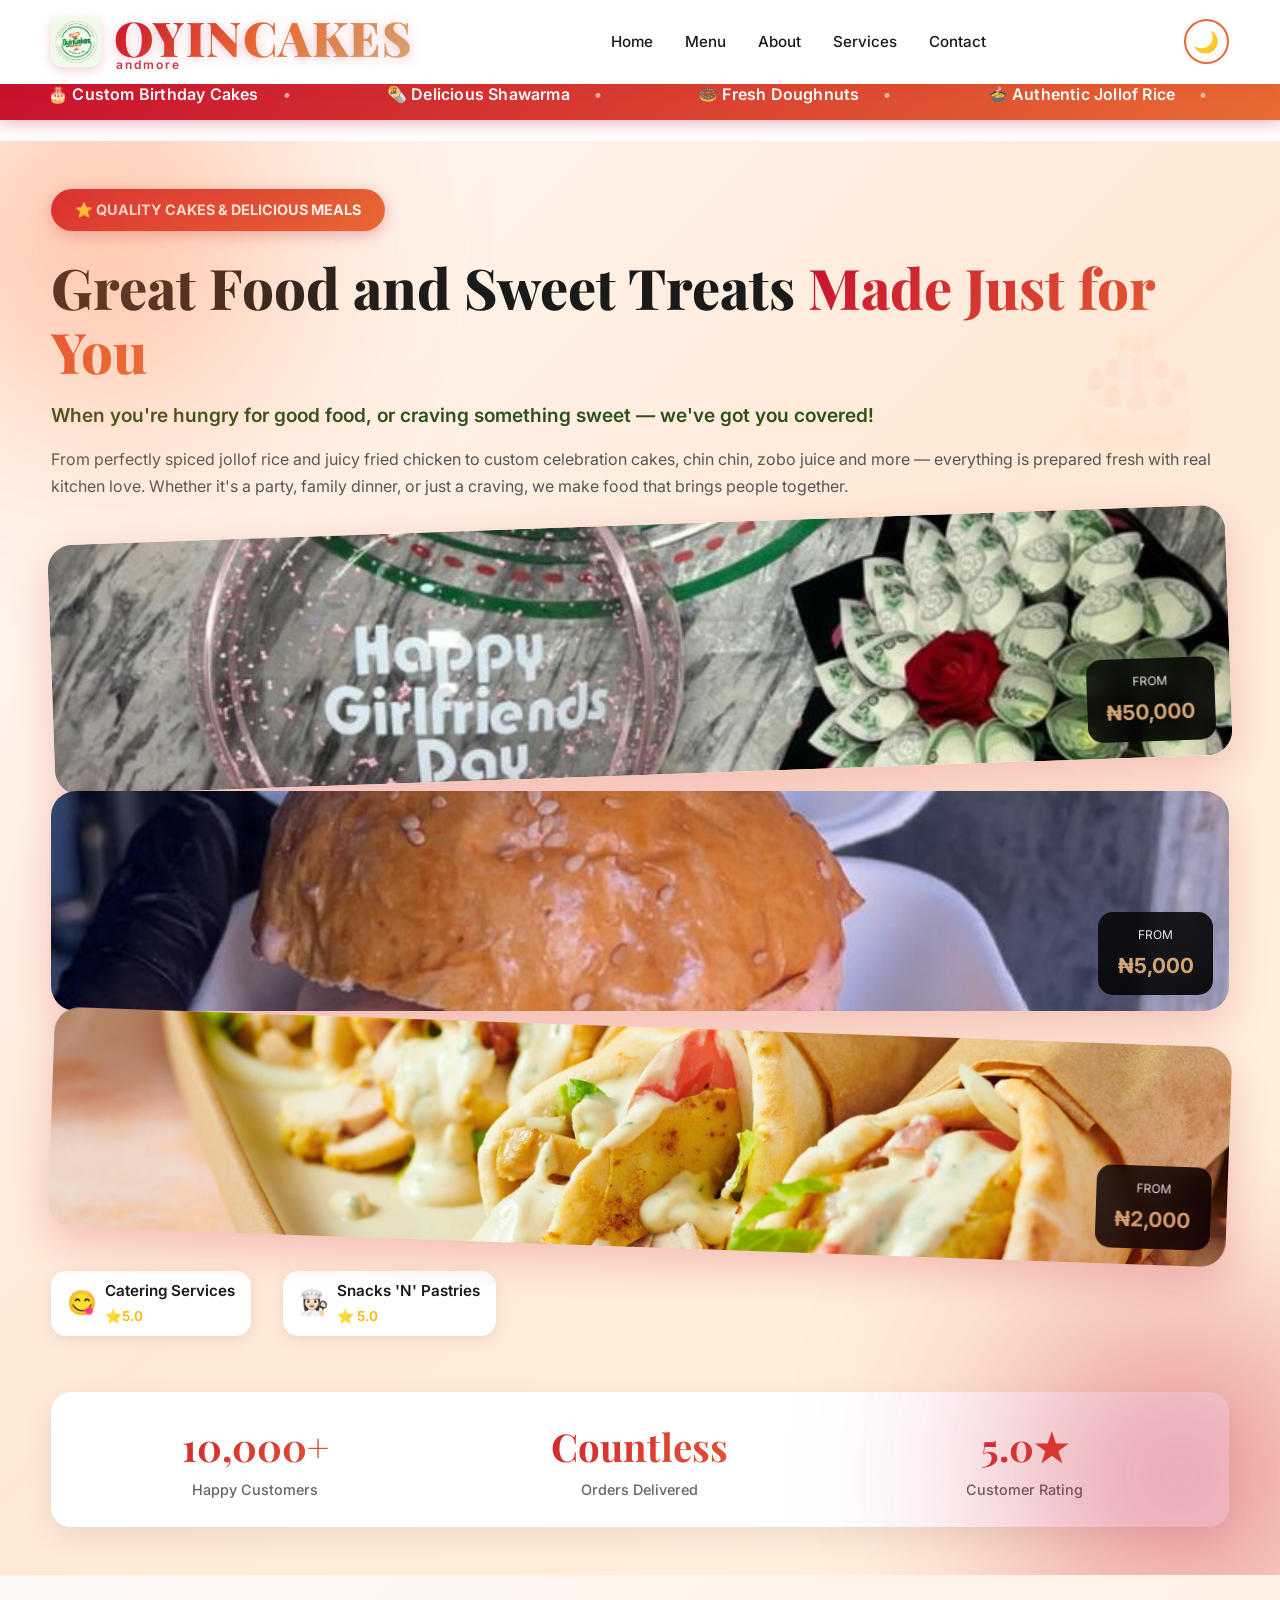
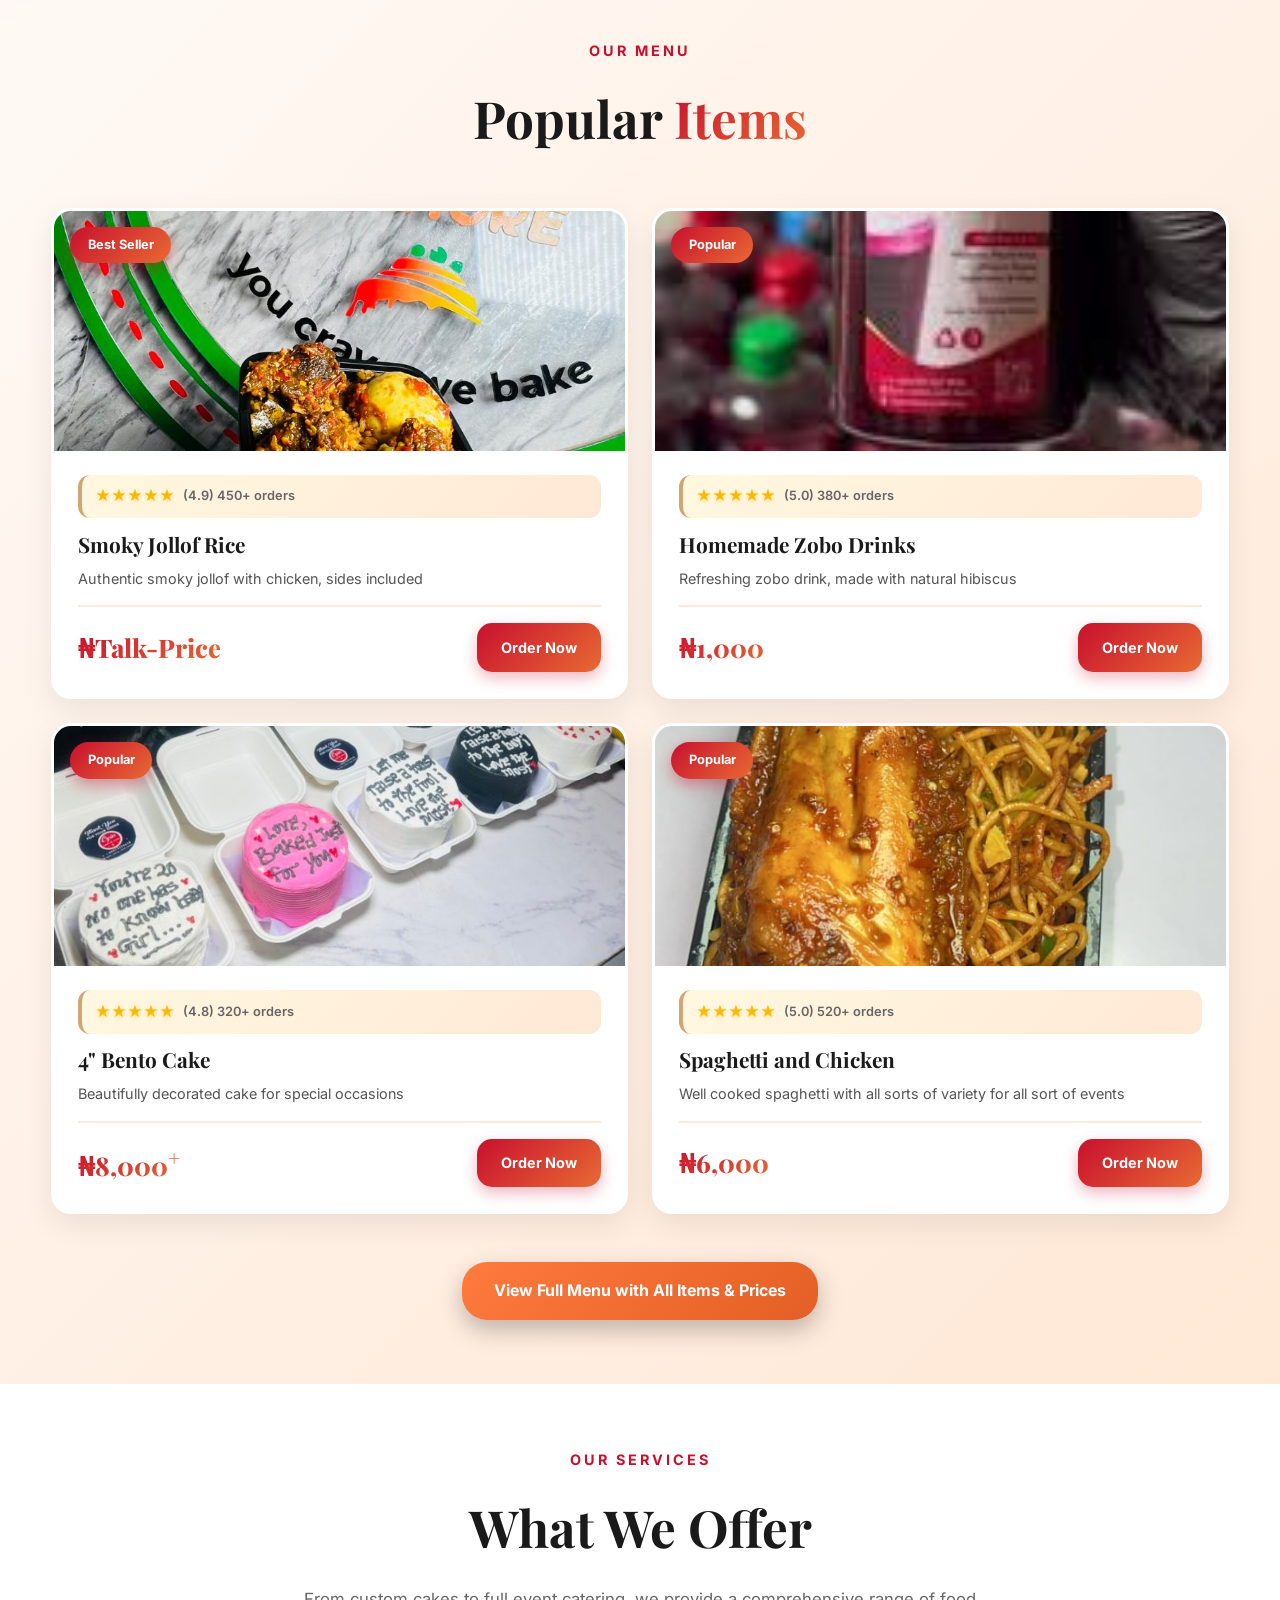
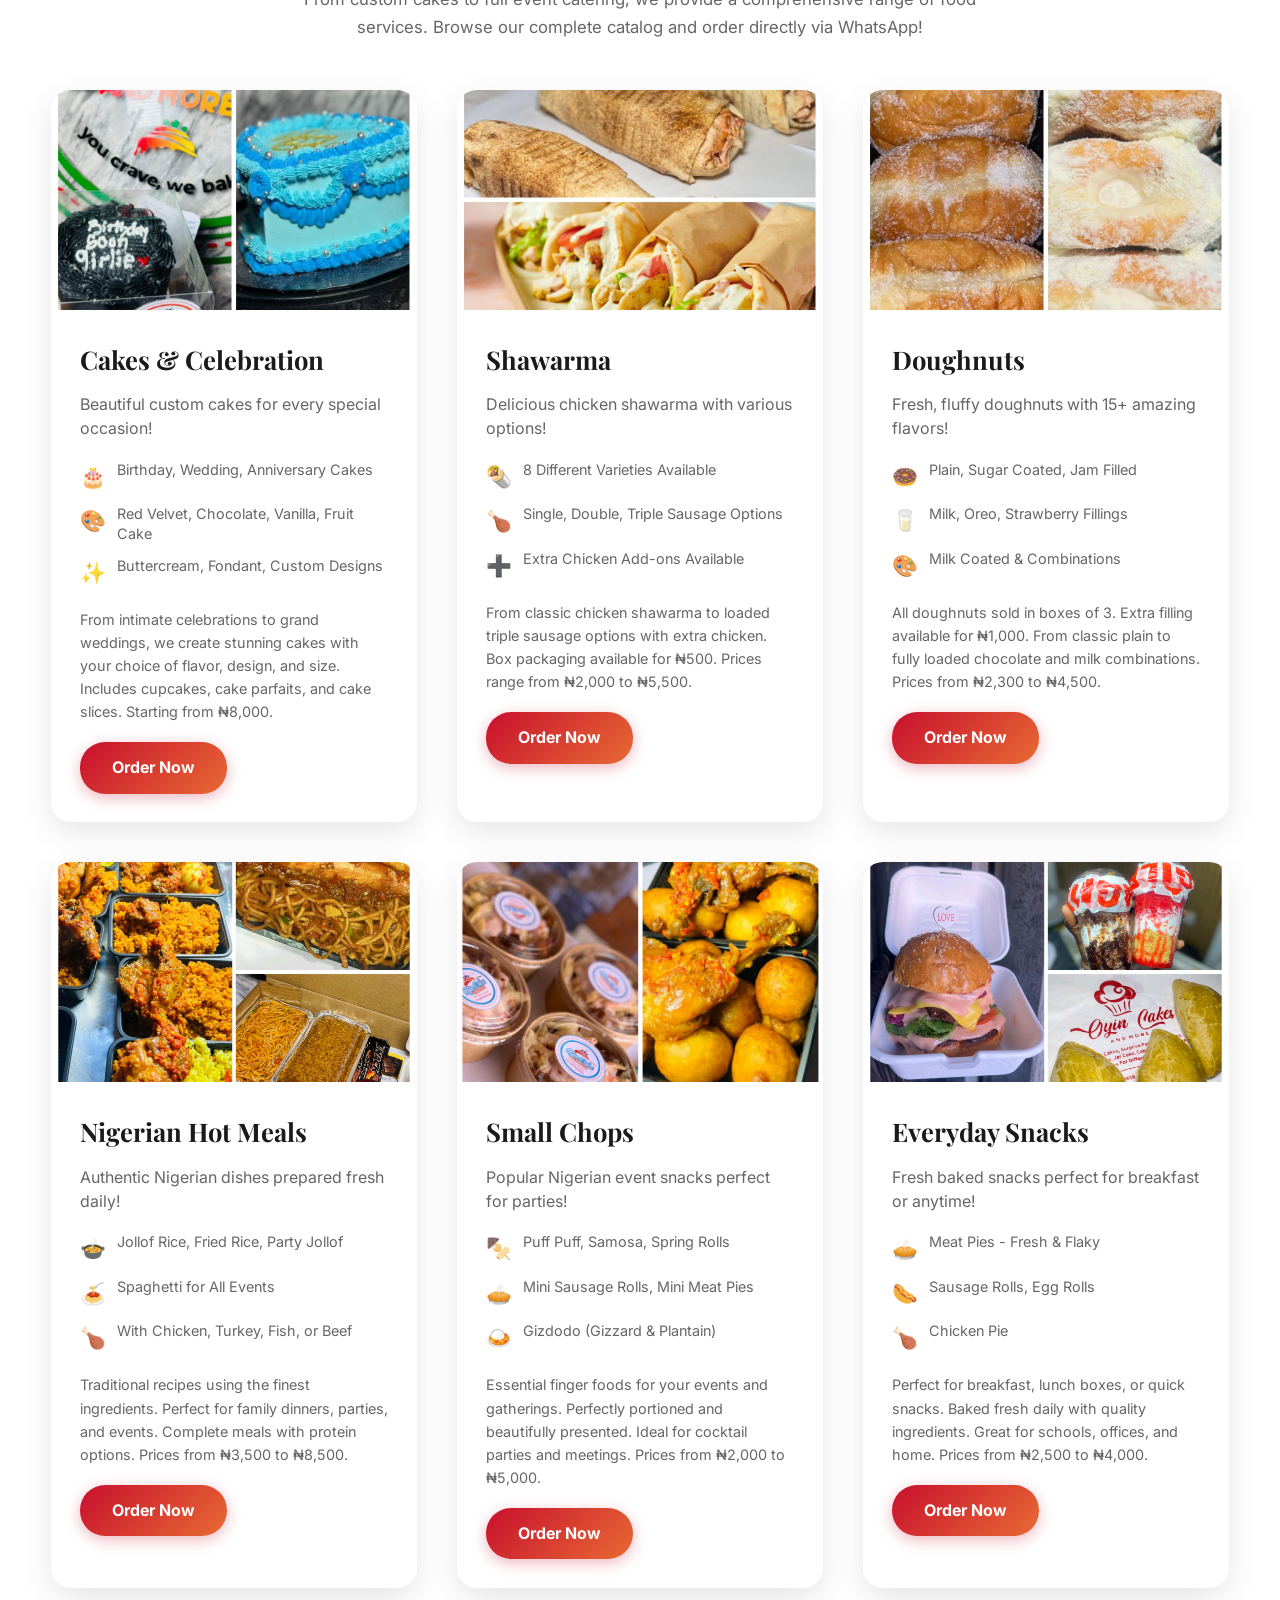
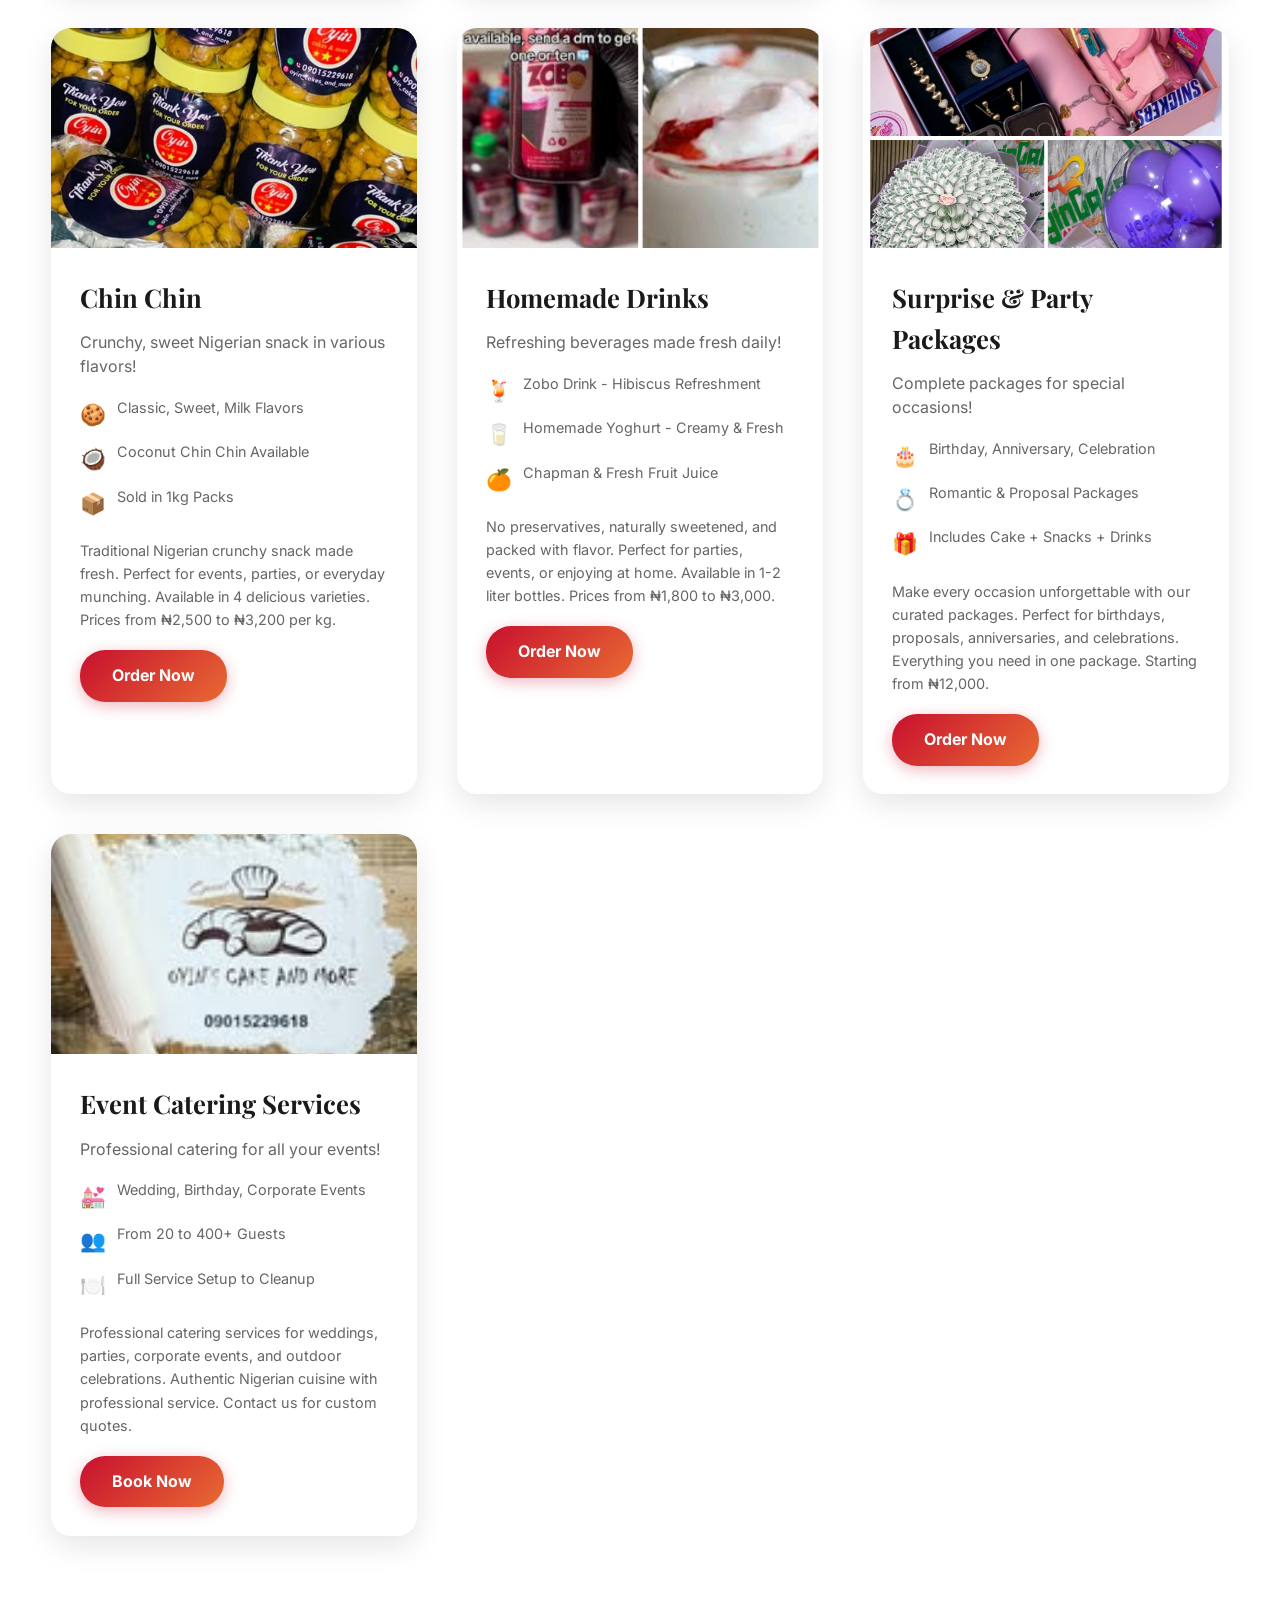
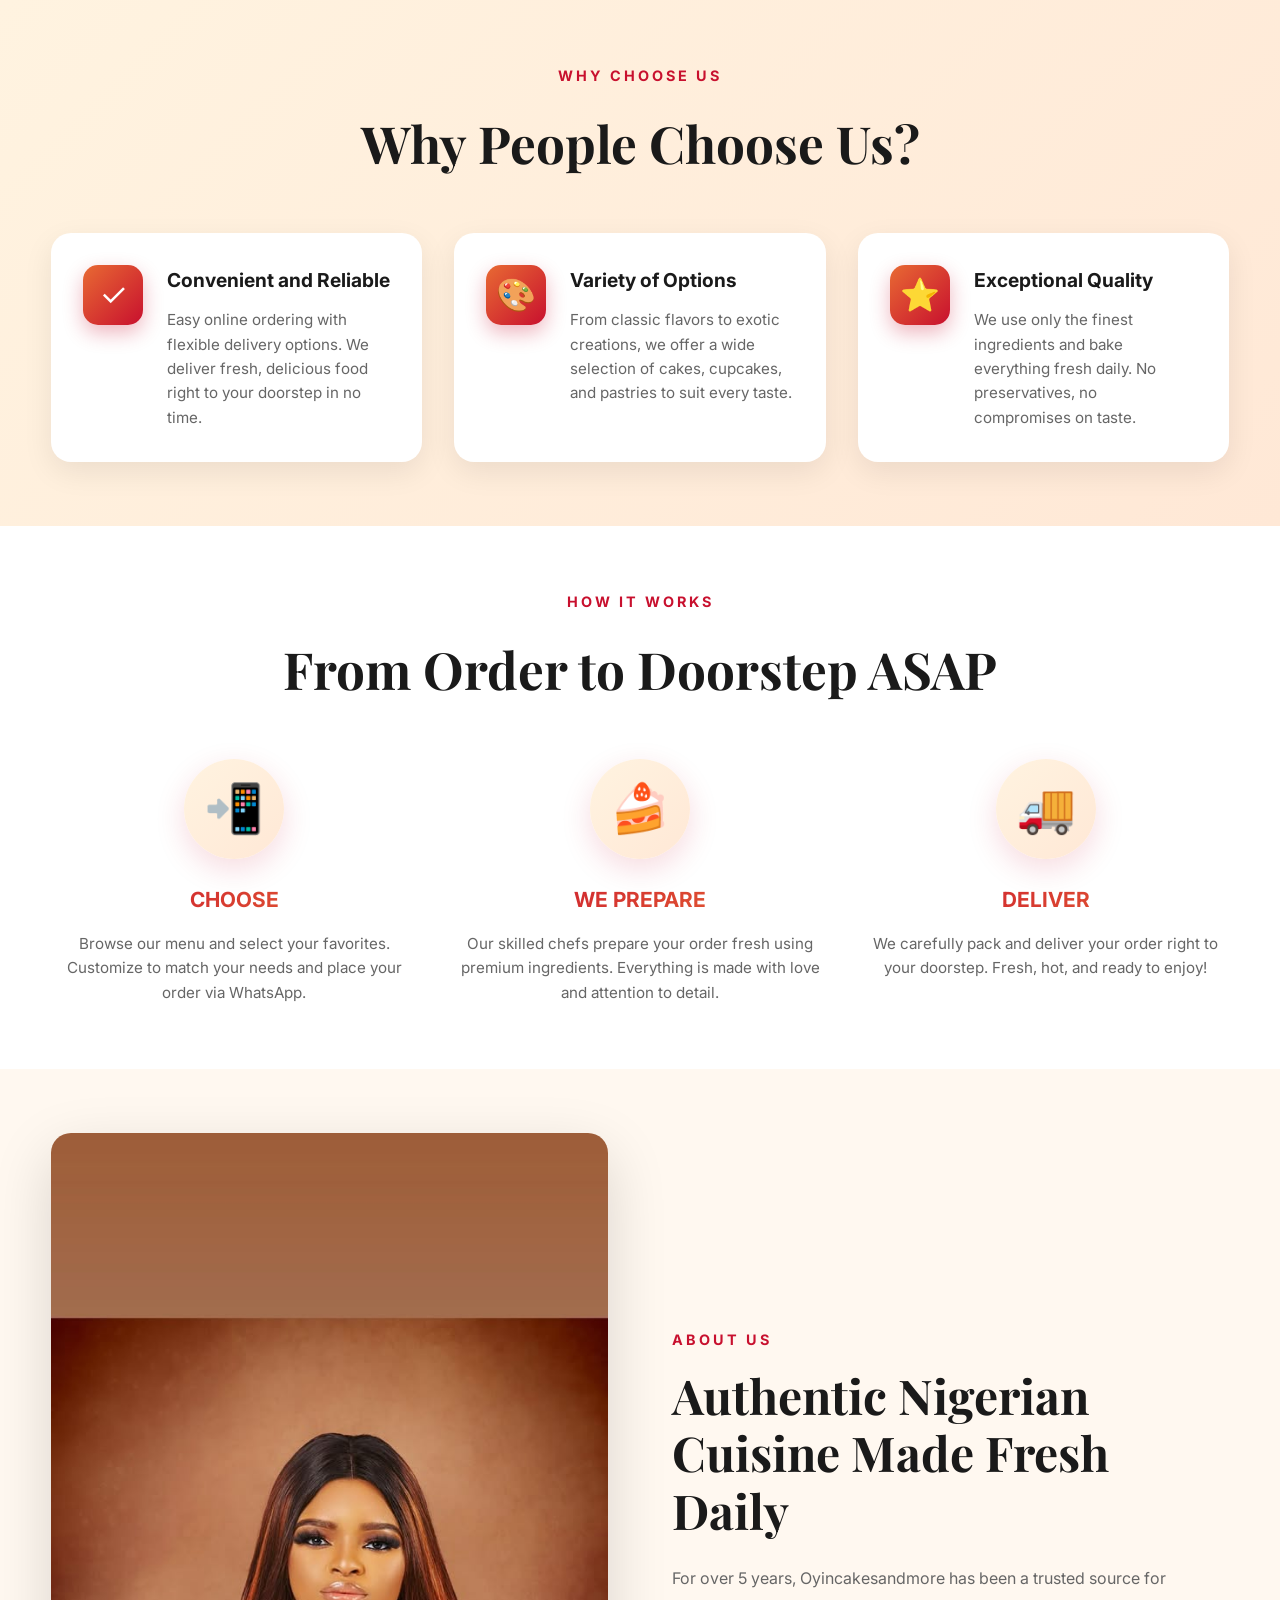
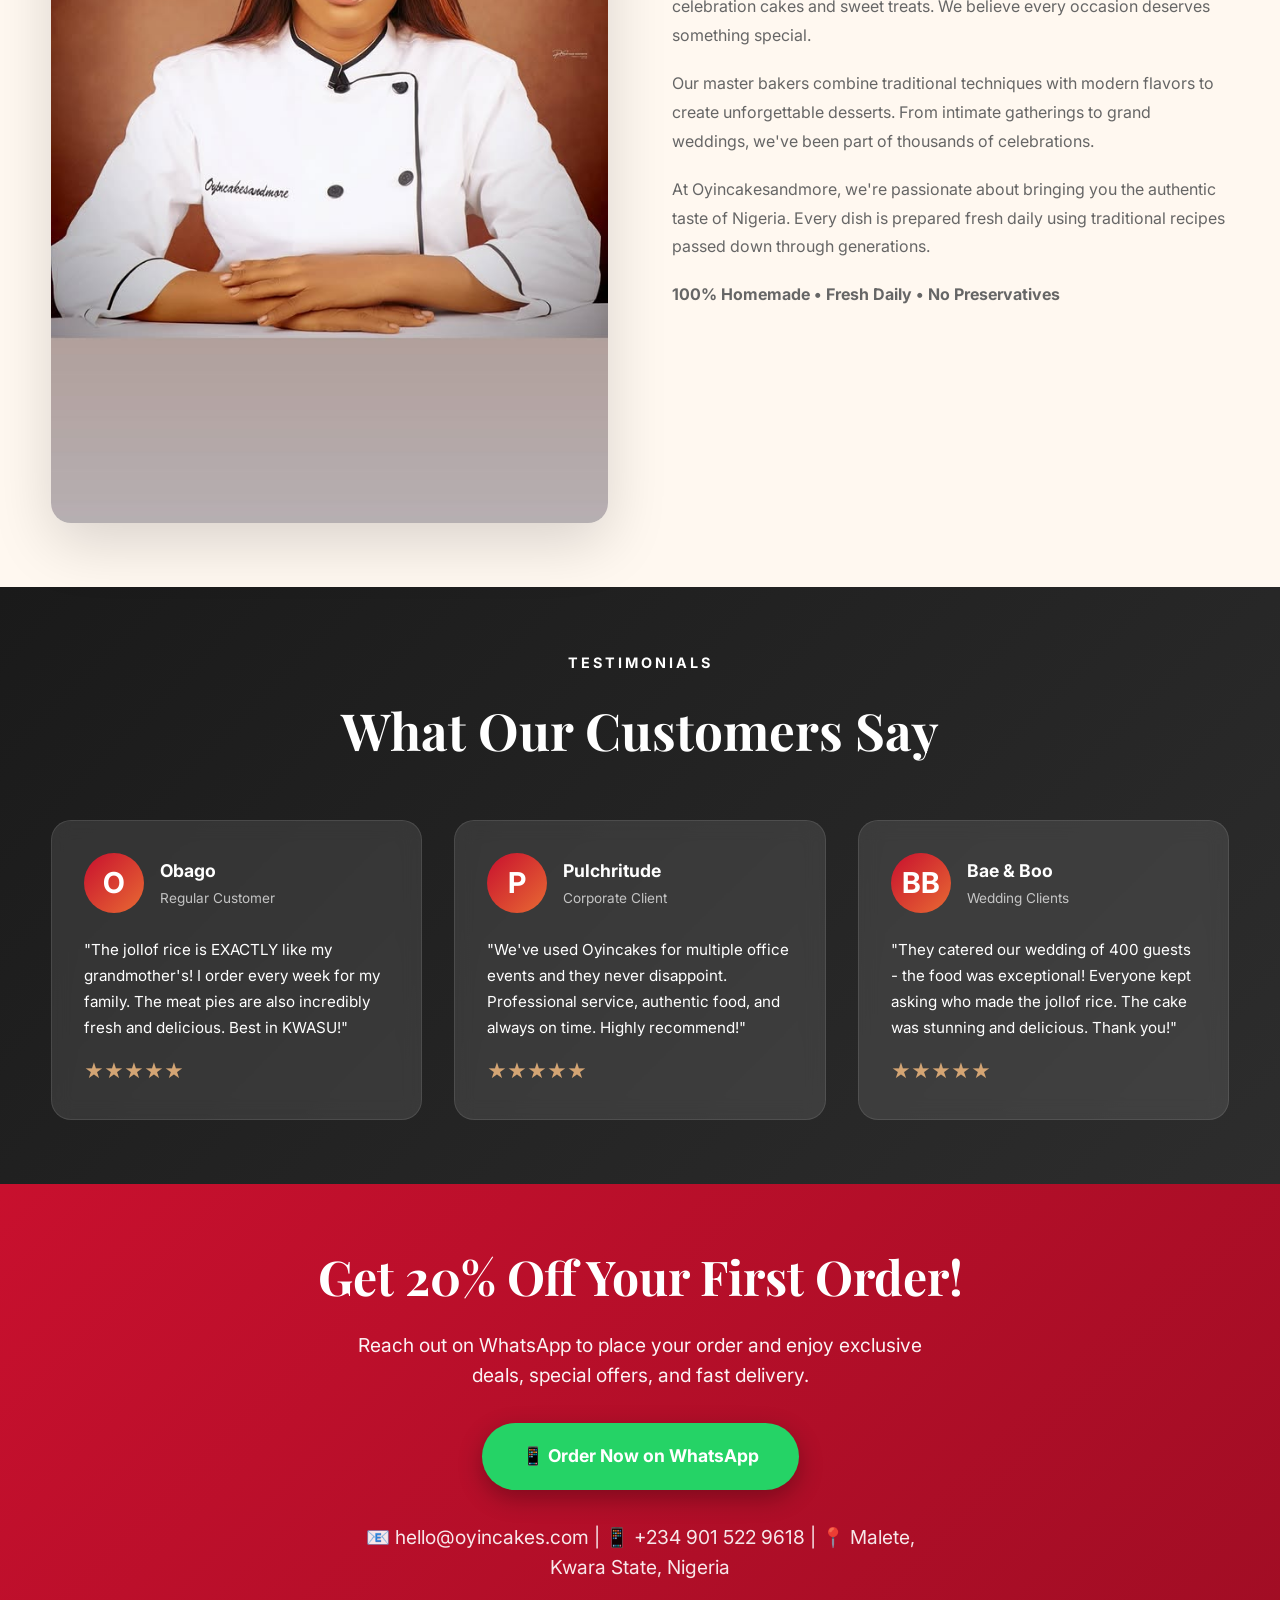
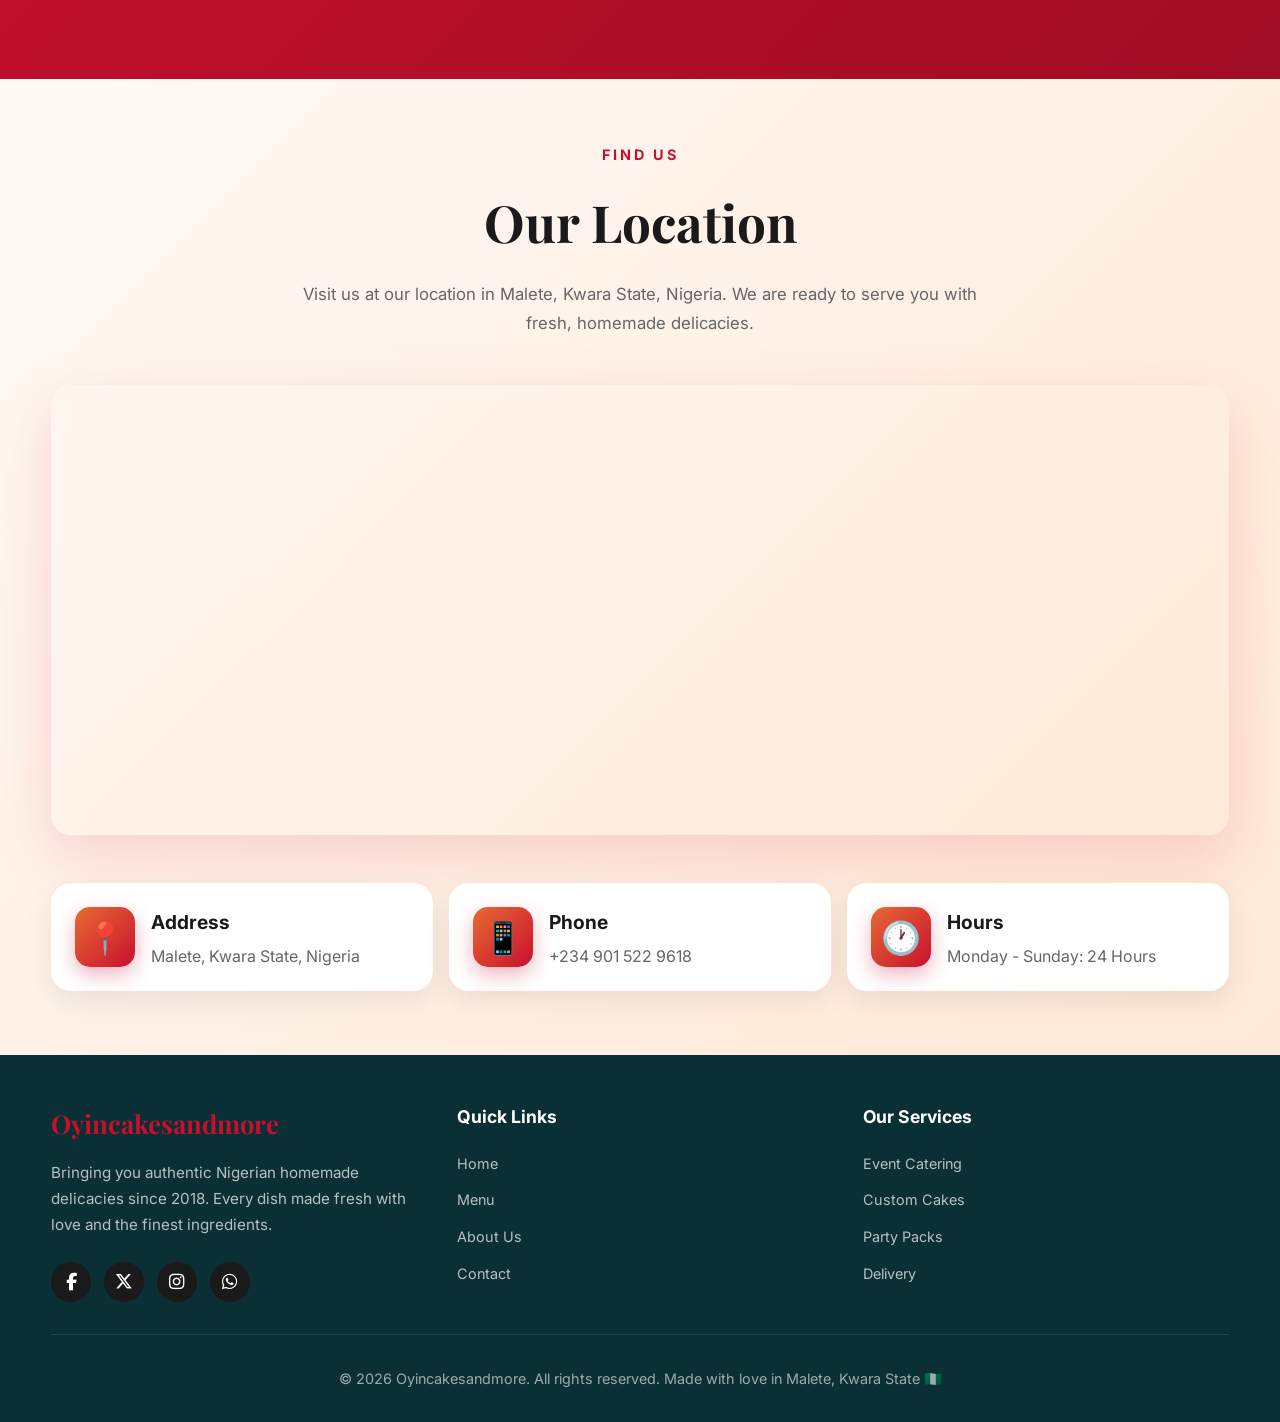
==== commit e8419dd4: "adjusted the navbar and ticker section and some necessary changes" ====
--- a/index.html
+++ b/index.html
@@ -180,9 +180,6 @@
               </div>
             </div>
           </div>
-          <div class="hero-buttons">
-            <a href="#menu" class="btn btn-primary">View Our Menu</a>
-          </div>
         </div>
         <div class="hero-stats">
           <div class="stat">
--- a/style/style.css
+++ b/style/style.css
@@ -88,9 +88,12 @@
    ============================================ */
 
 header {
-  position: sticky;
+  position: fixed;
   top: 0;
+  left: 0;
+  width: 100%;
   background: white;
+  backdrop-filter: blur(10px);
   box-shadow: 0 2px 15px rgba(200, 16, 46, 0.1);
   z-index: 1000;
 }
@@ -259,8 +262,10 @@
 /* SCROLLING SERVICES TICKER */
 
 .services-ticker {
-  position: sticky;
+  position: fixed;
   top: 70px; /* Height of your main header */
+  left: 0;
+  width: 100%;
   background: linear-gradient(135deg, var(--primary) 0%, var(--orange) 100%);
   color: white;
   overflow: hidden;
@@ -493,6 +498,7 @@
   background: linear-gradient(135deg, #fff9f5 0%, #ffe8d6 50%, #fff3e0 100%);
   position: relative;
   overflow: hidden;
+  margin-top: 90px;
 }
 .hero-blur {
   position: absolute;
@@ -616,13 +622,6 @@
   color: #ffb800;
   font-size: 0.85rem;
   font-weight: 600;
-}
-
-.hero-buttons {
-  display: flex;
-  gap: 1rem;
-  margin-bottom: 0;
-  flex-wrap: wrap;
 }
 
 .btn {
@@ -2147,6 +2146,9 @@
   }
 
   /* SECTION HEADERS - REDUCE SPACE */
+  section {
+    scroll-margin-top: 130px;
+  }
   .section-header {
     margin-bottom: 1.5rem;
   }
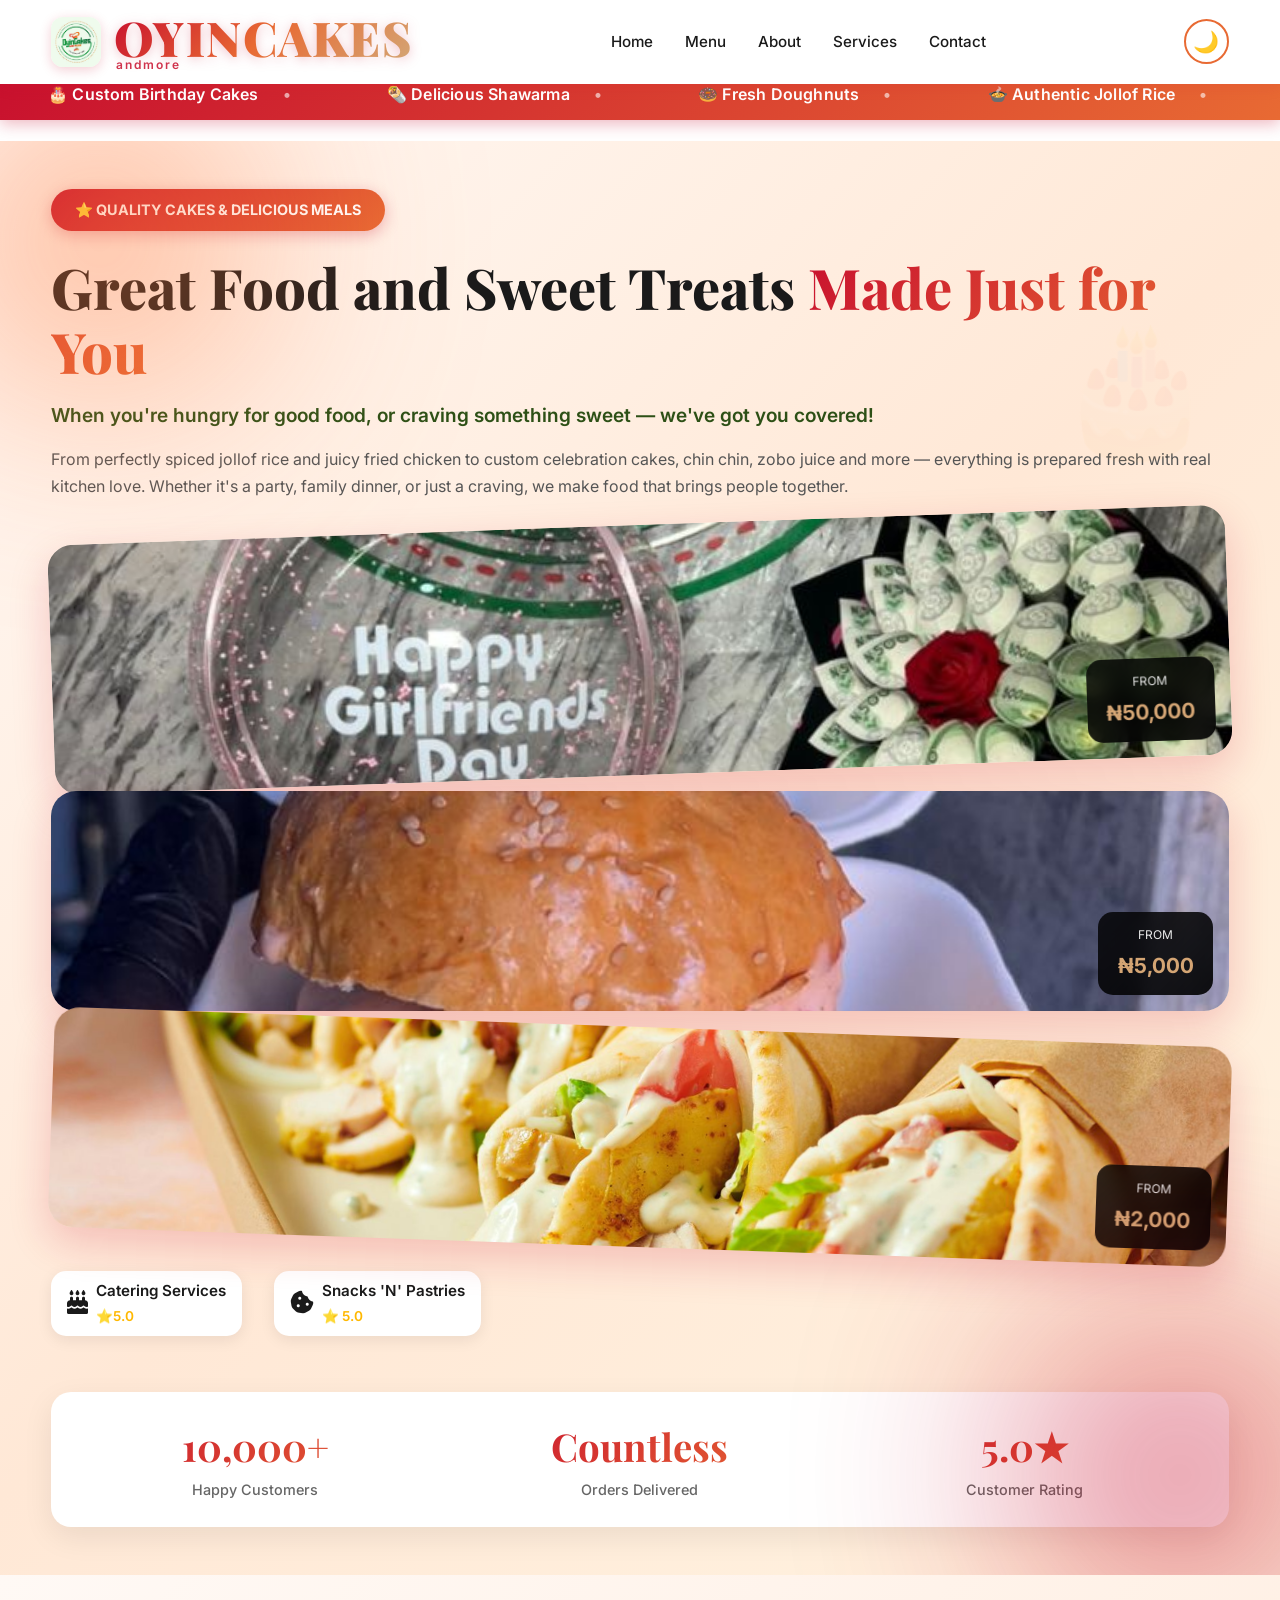
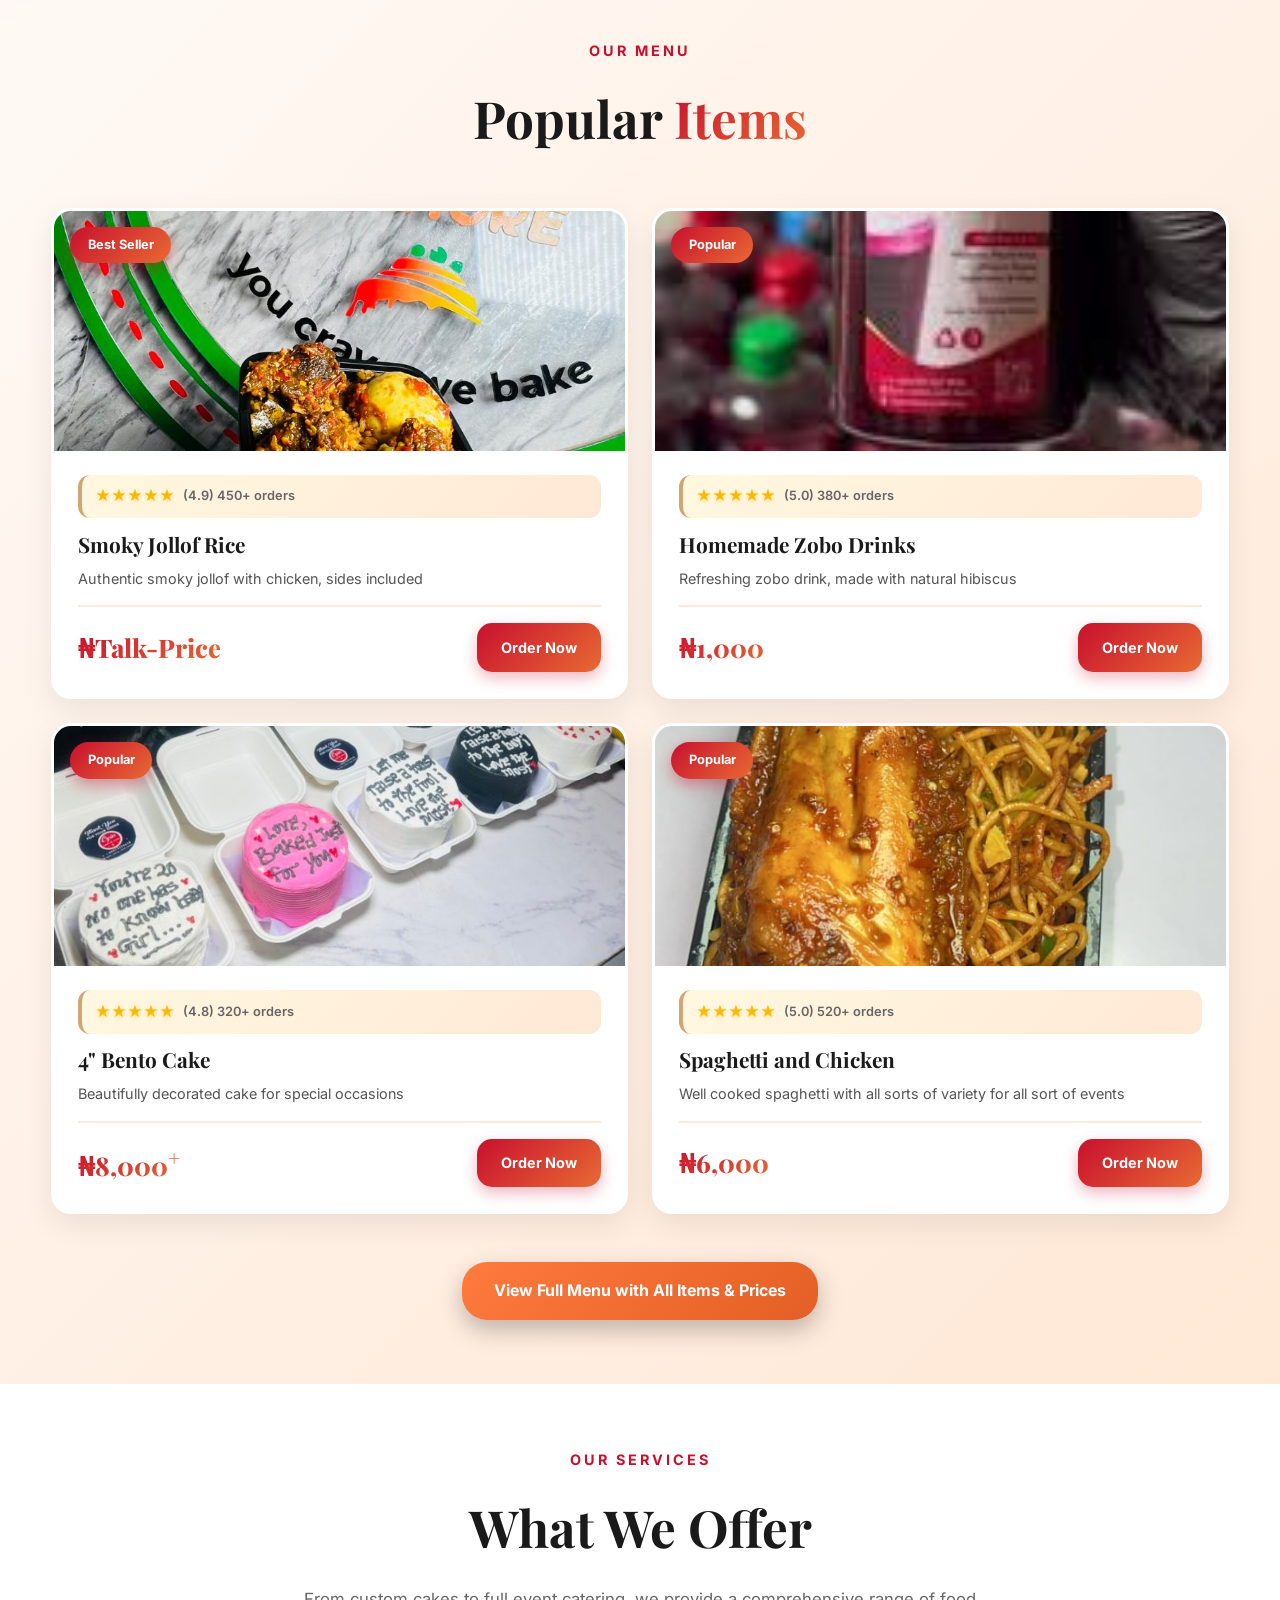
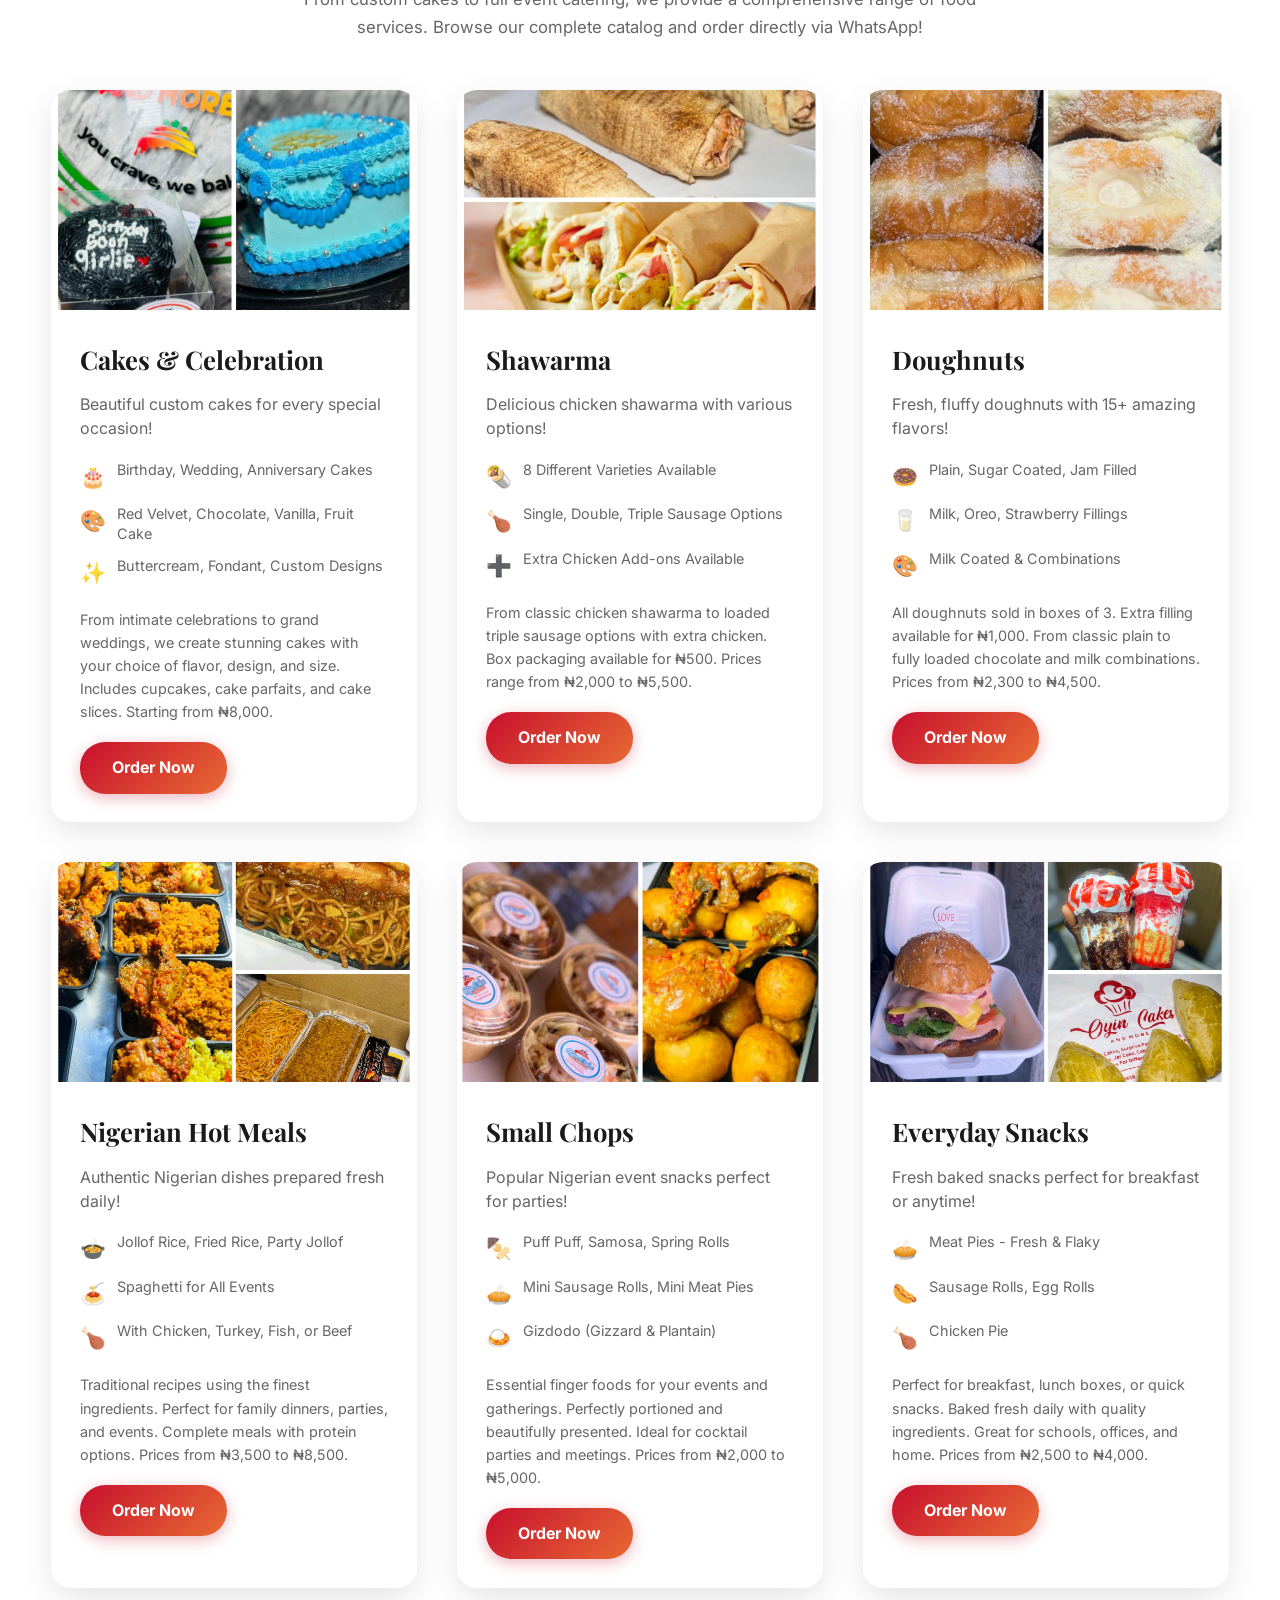
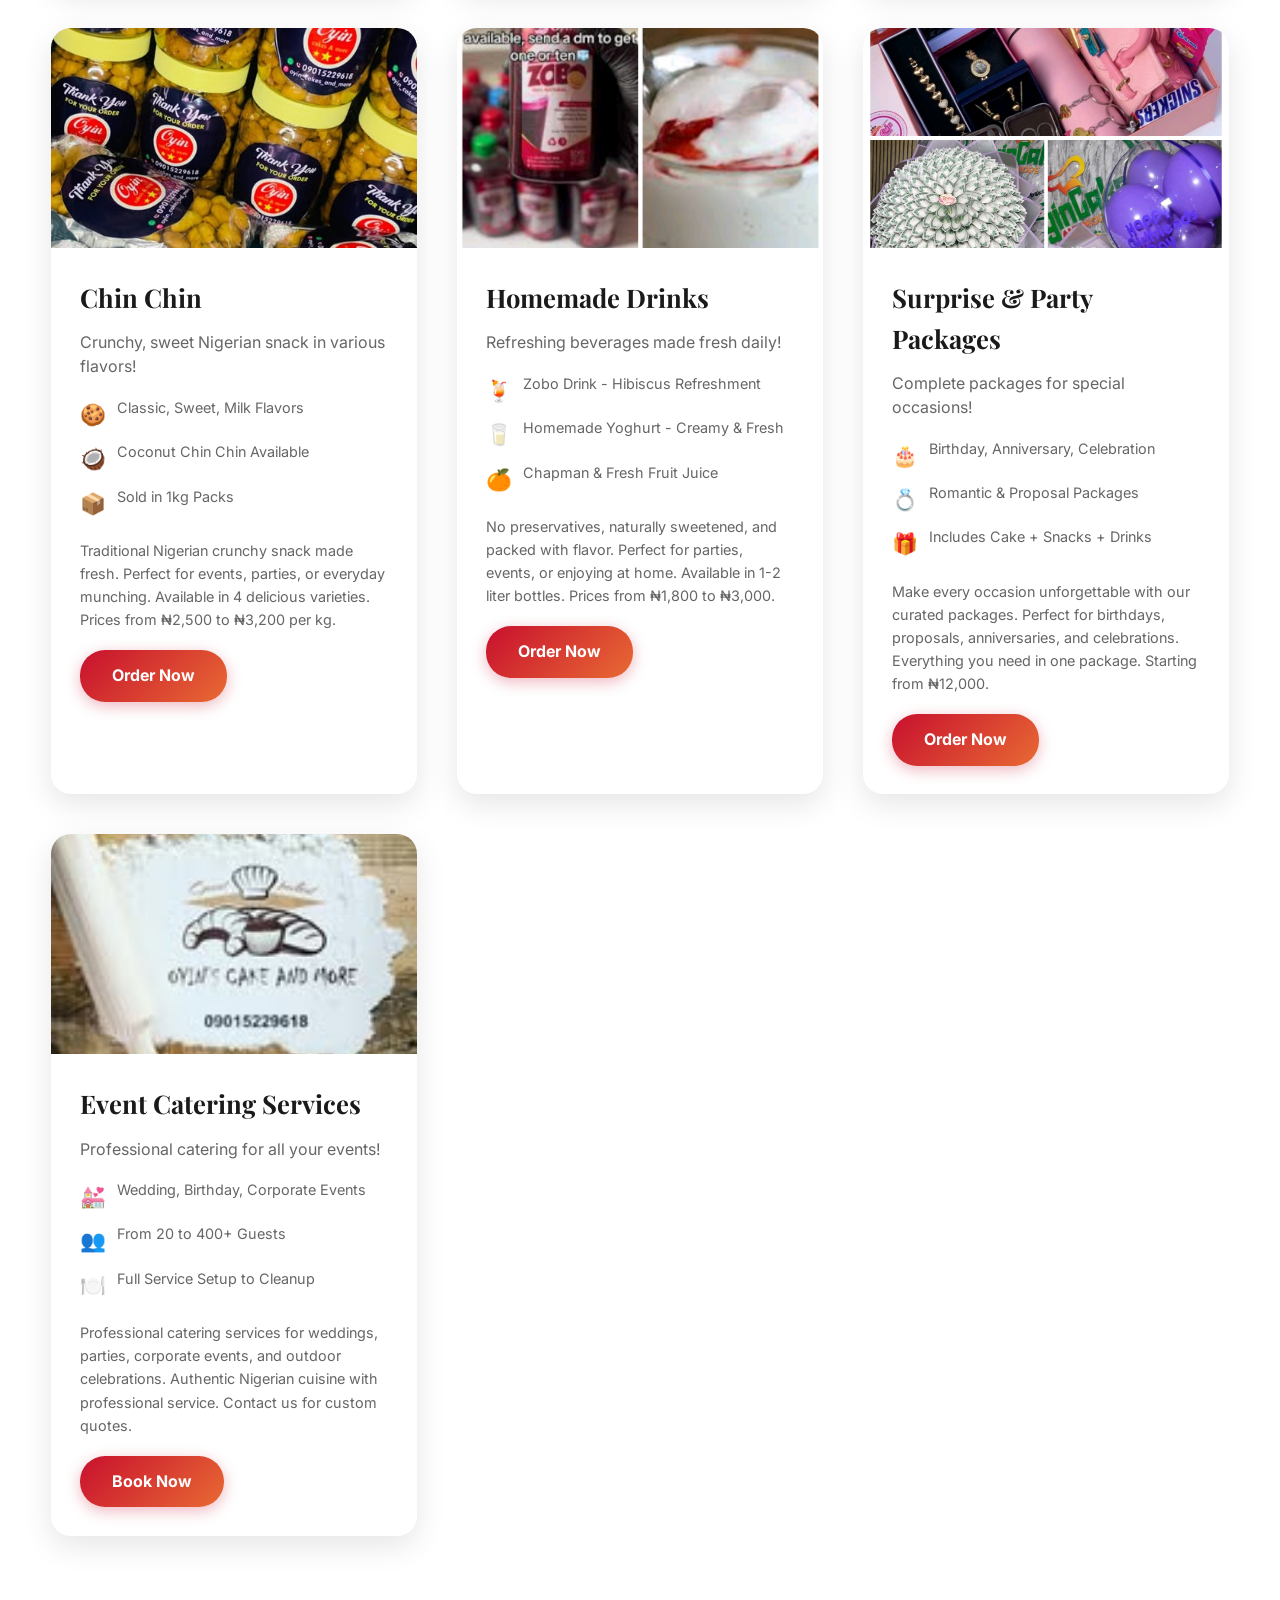
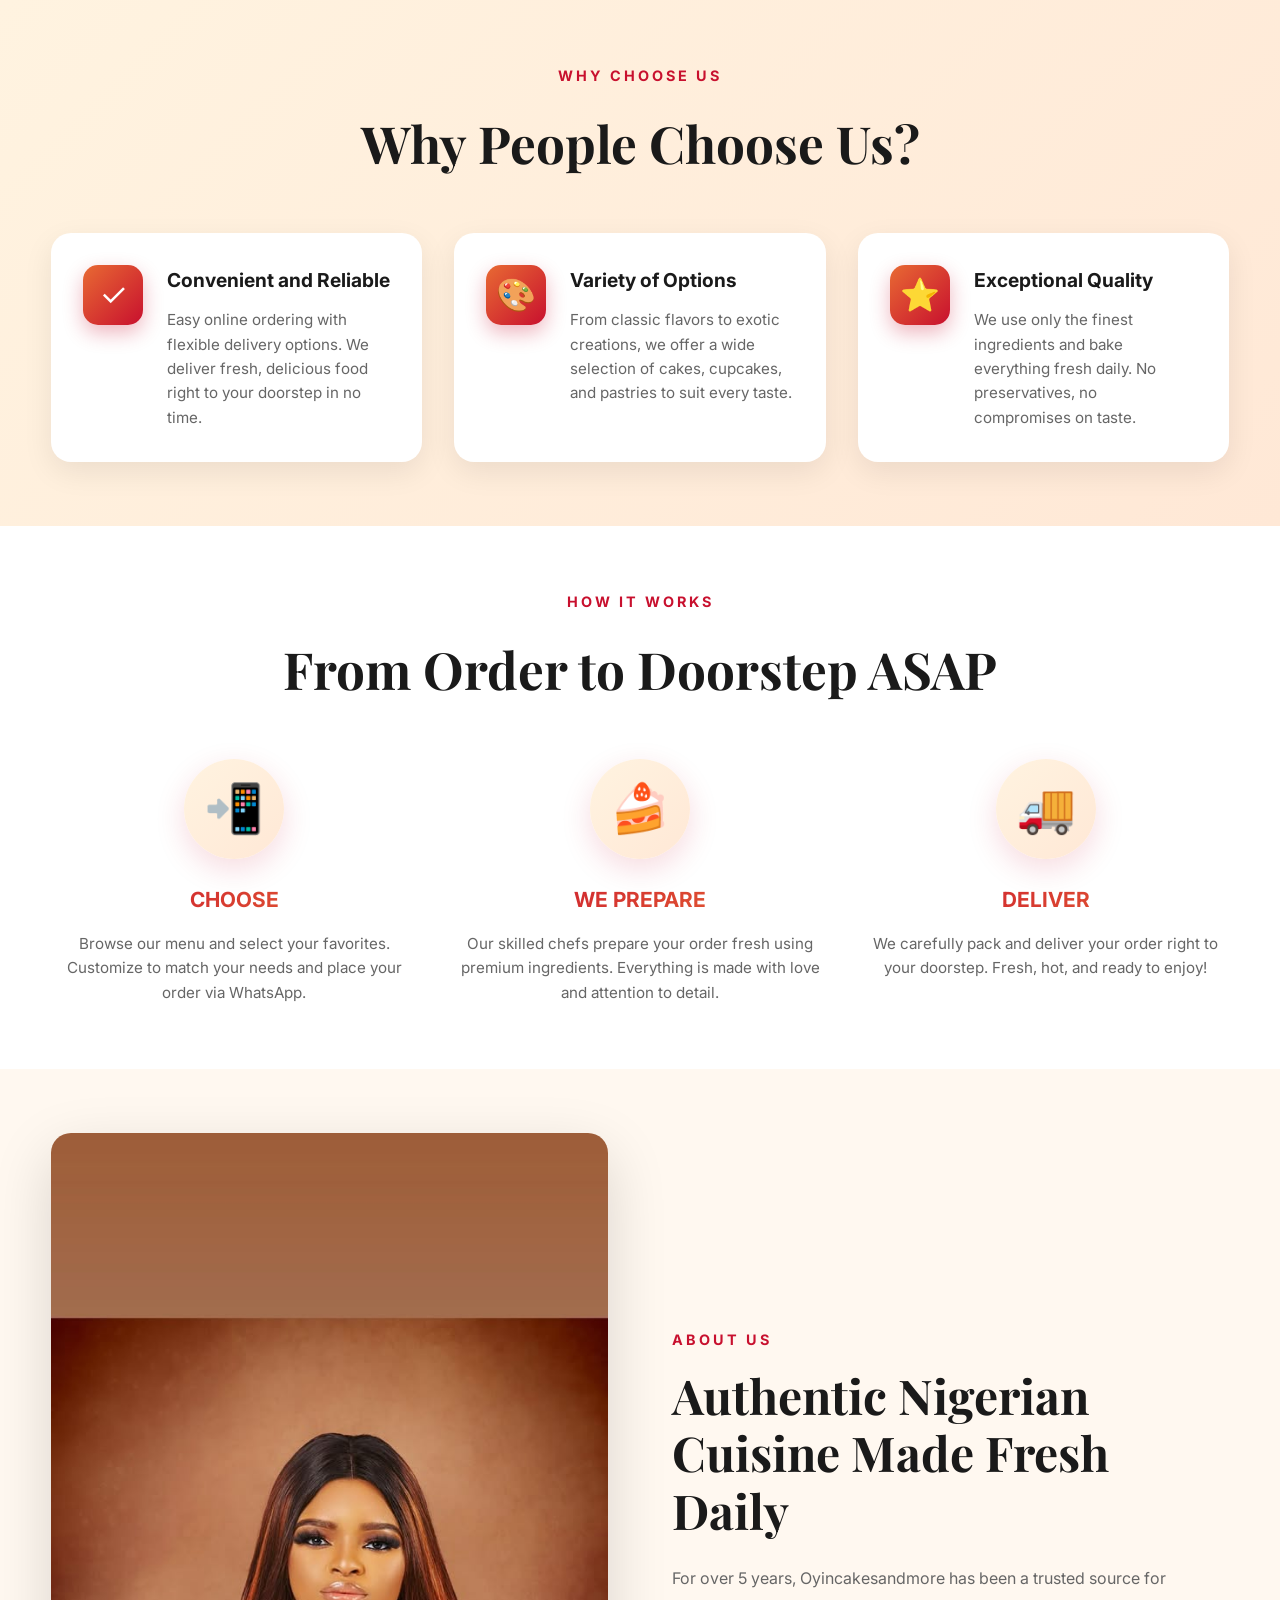
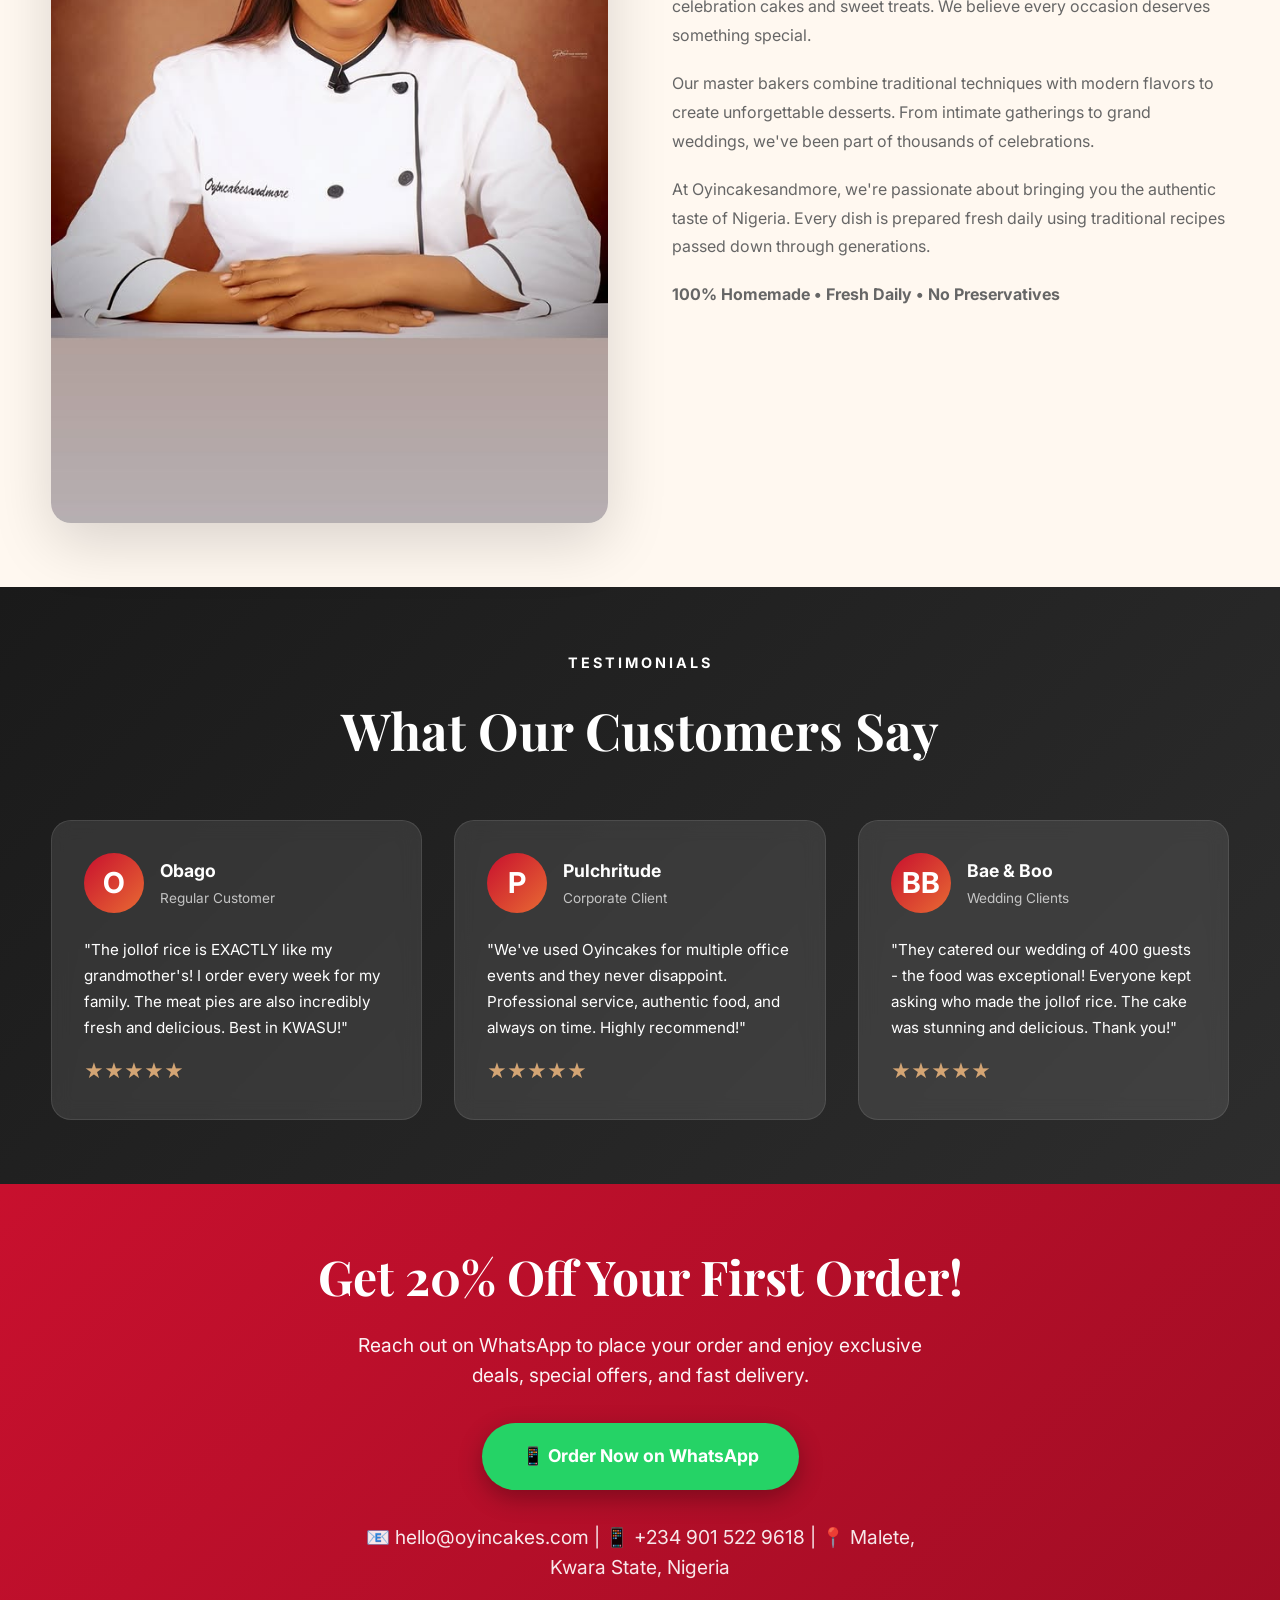
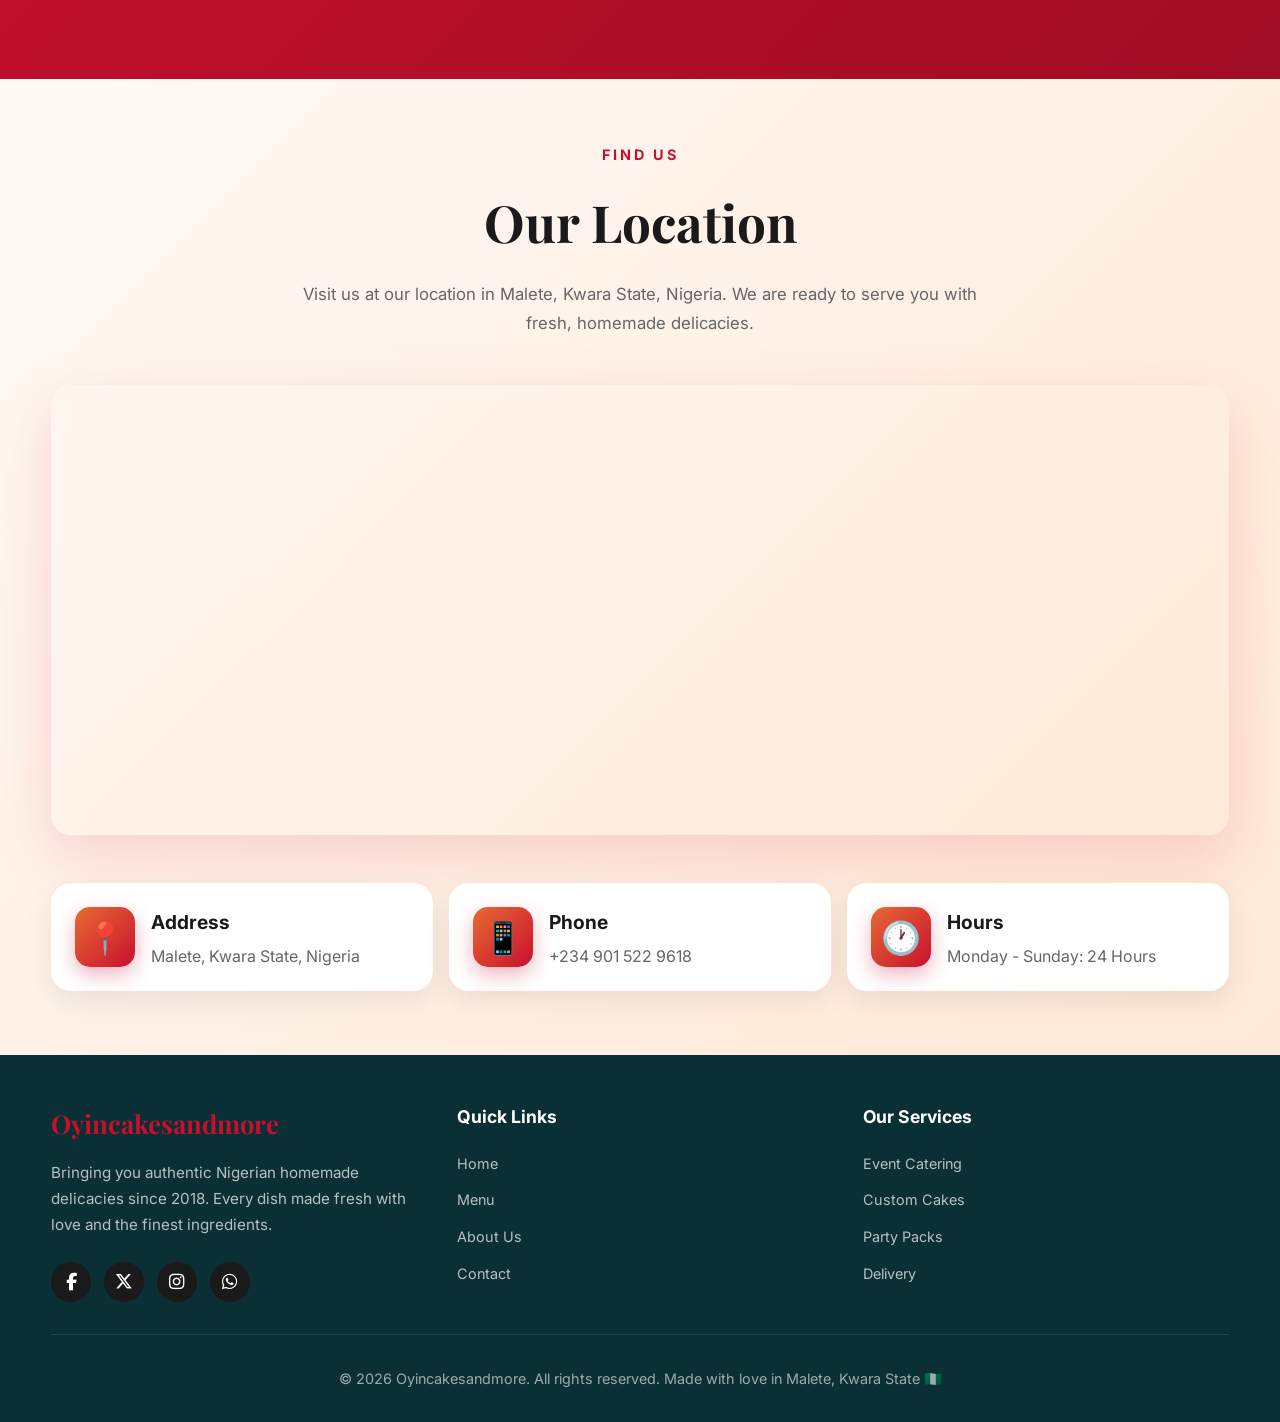
==== commit 16fc59fe: "Updtaed" ====
--- a/index.html
+++ b/index.html
@@ -15,10 +15,11 @@
     <link
       href="https://fonts.googleapis.com/css2?family=Playfair+Display:wght@400;500;600;700;800&family=Inter:wght@300;400;500;600;700;800&display=swap"
       rel="stylesheet" />
-    <link rel="stylesheet" href="style/style.css" />
     <link
       rel="stylesheet"
       href="https://cdnjs.cloudflare.com/ajax/libs/font-awesome/6.5.0/css/all.min.css" />
+
+    <link rel="stylesheet" href="style/style.css" />
   </head>
 
   <body>
@@ -26,11 +27,16 @@
     <div class="header-top">
       <div class="header-top-content">
         <div class="header-links">
-          <span>📍 Malete, Kwara State, Nigeria</span>
-          <a href="tel:+2349015229618">📱 +234 901 522 9618</a>
-          <a href="mailto:igeoyindamolamiomolabak@gmail.com"
-            >📧 igeoyindamolamiomolabak@gmail.com</a
+          <span
+            ><i class="fas fa-location-dot"></i> Malete, Kwara State,
+            Nigeria</span
           >
+          <a href="tel:+2349015229618">
+            <i class="fas fa-phone"></i> +234 901 522 9618
+          </a>
+          <a href="mailto:igeoyindamolamiomolabak@gmail.com">
+            <i class="fas fa-envelope"></i> igeoyindamolamiomolabak@gmail.com
+          </a>
         </div>
         <div class="header-social">
           <a href="#" aria-label="Facebook">f</a>
@@ -166,14 +172,18 @@
           </div>
           <div class="mini-products">
             <div class="mini-product">
-              <div class="mini-product-img">😋</div>
+              <div class="mini-product-img">
+                <i class="fas fa-cake-candles"></i>
+              </div>
               <div class="mini-product-info">
                 <h4>Catering Services</h4>
                 <div class="mini-product-rating">⭐5.0</div>
               </div>
             </div>
             <div class="mini-product">
-              <div class="mini-product-img">👩🏻‍🍳</div>
+              <div class="mini-product-img">
+                <i class="fas fa-cookie-bite"></i>
+              </div>
               <div class="mini-product-info">
                 <h4>Snacks 'N' Pastries</h4>
                 <div class="mini-product-rating">⭐ 5.0</div>
--- a/style/style.css
+++ b/style/style.css
@@ -1,6 +1,6 @@
 /* ============================================
    OYINCAKESANDMORE - COMPLETE CSS
-   Colorful, Attractive, Mobile-Optimized
+   Colorful, Attractive, Mobile-Optimized style.css
    ============================================ */
 
 * {
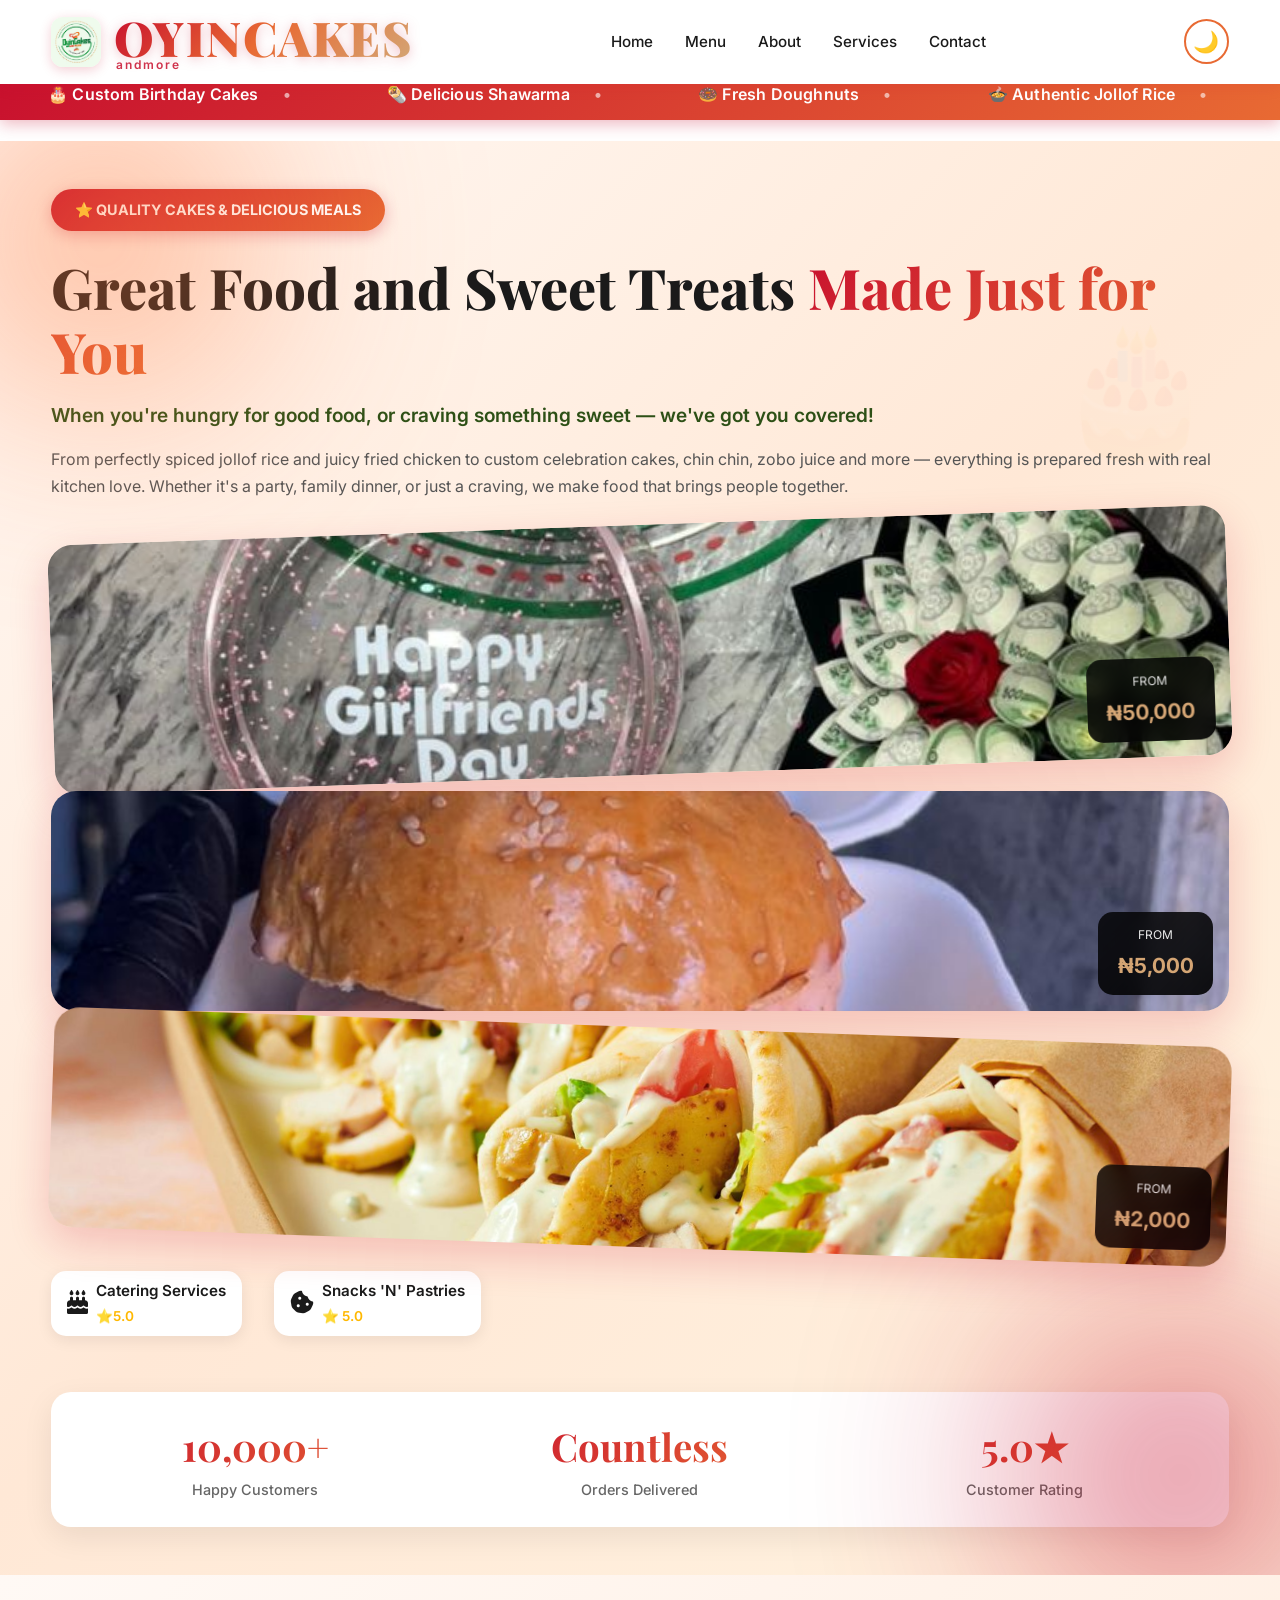
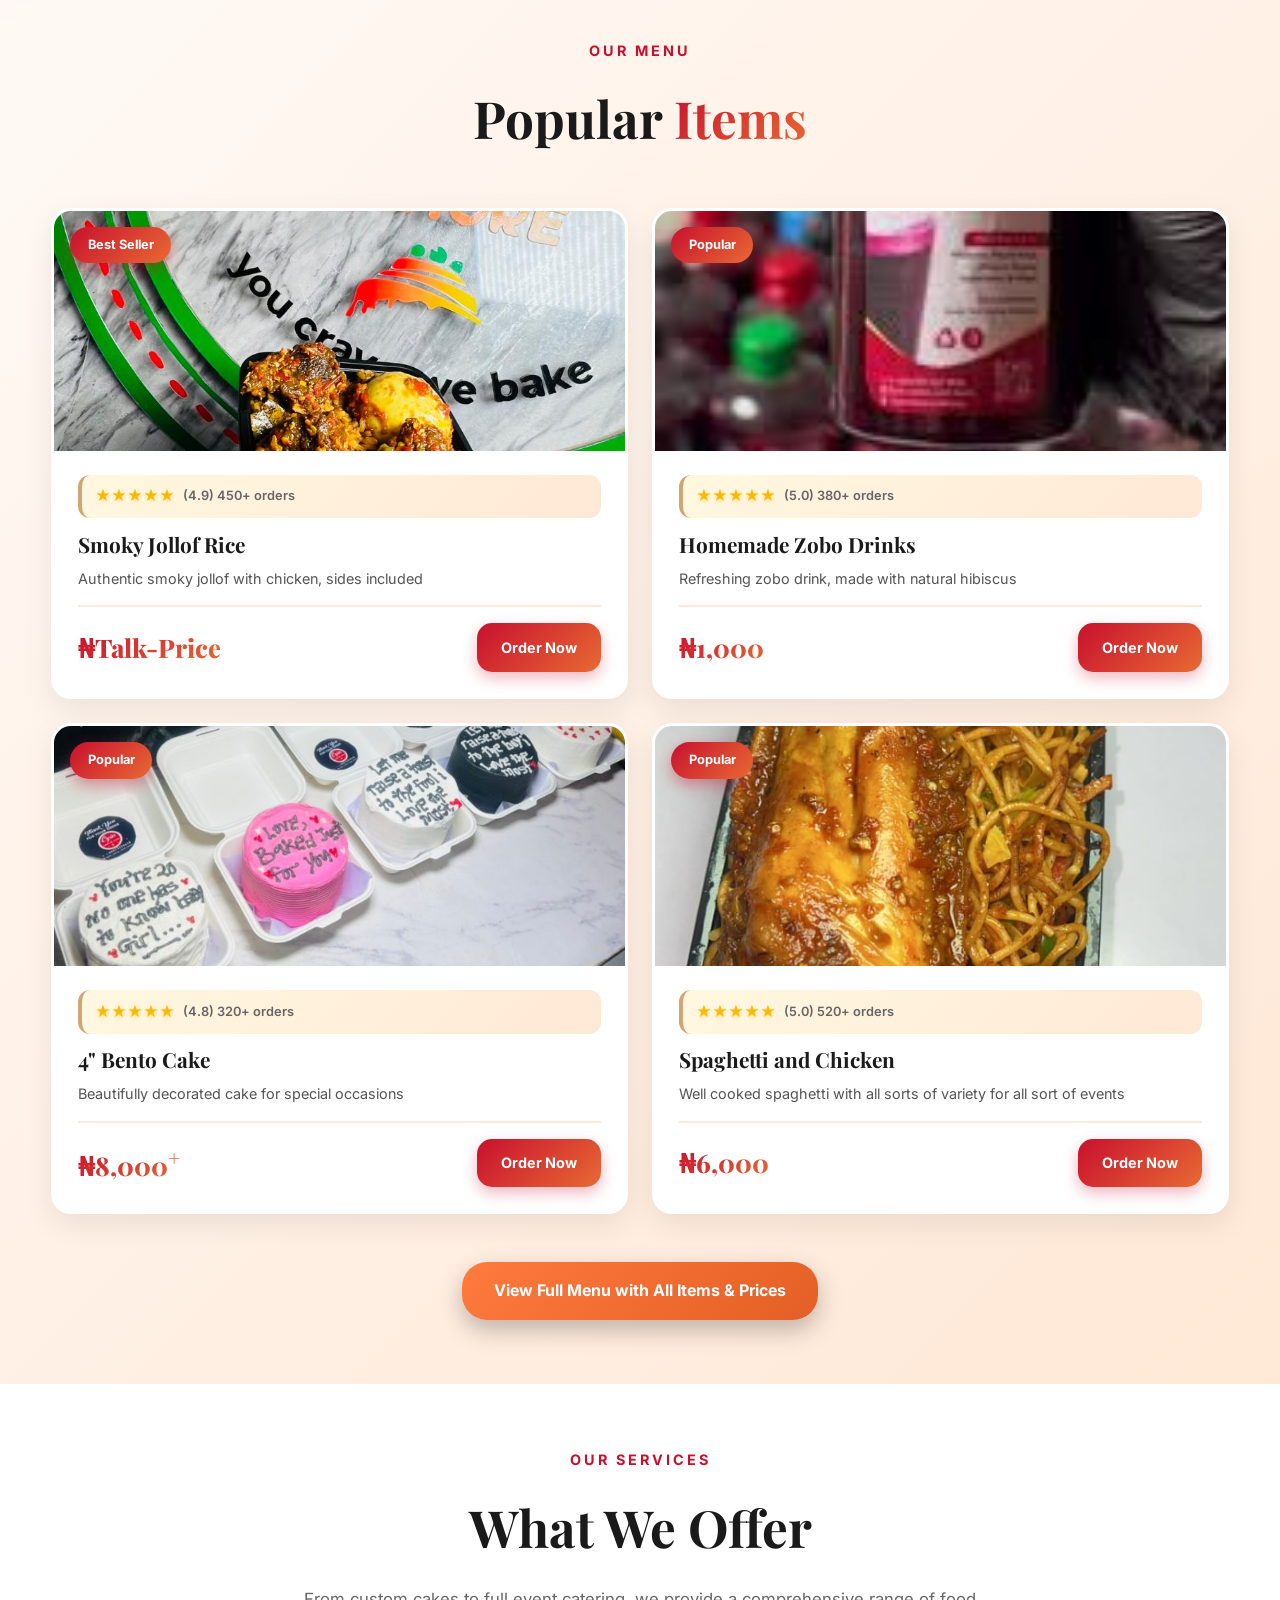
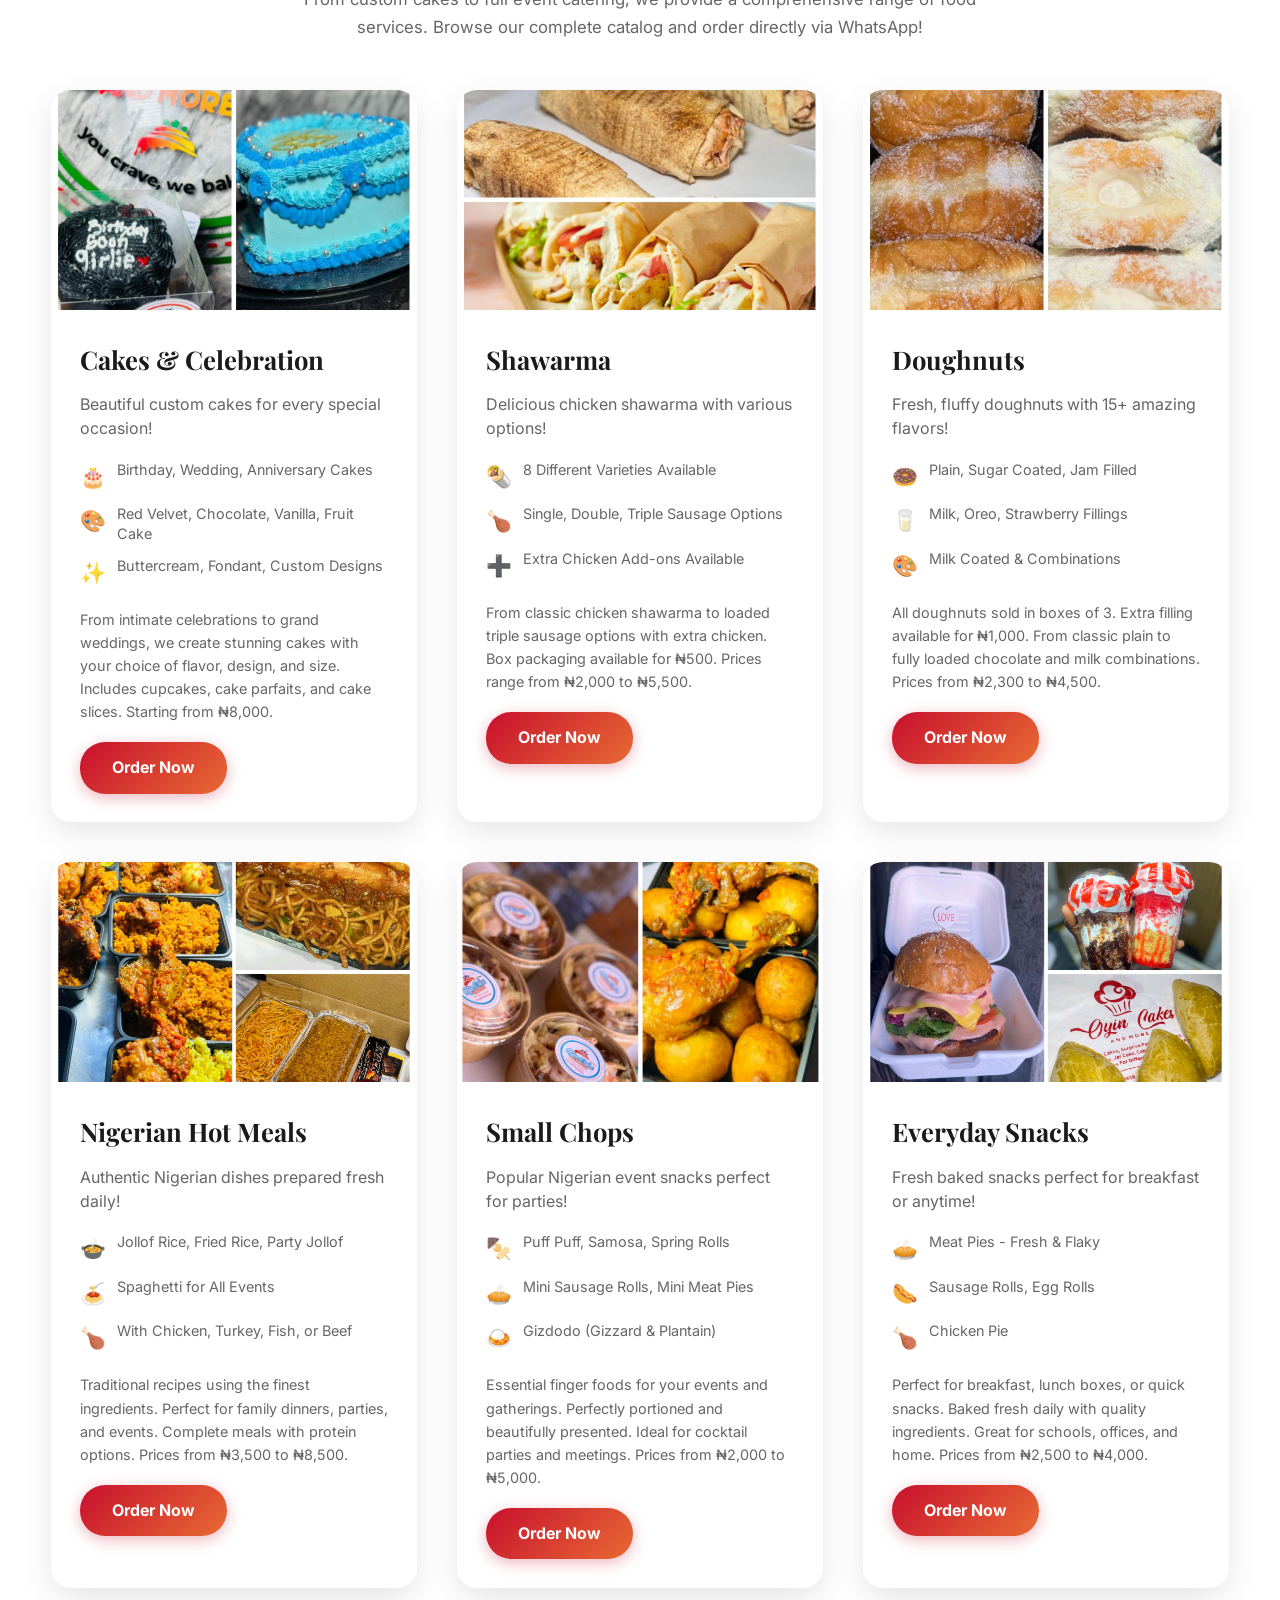
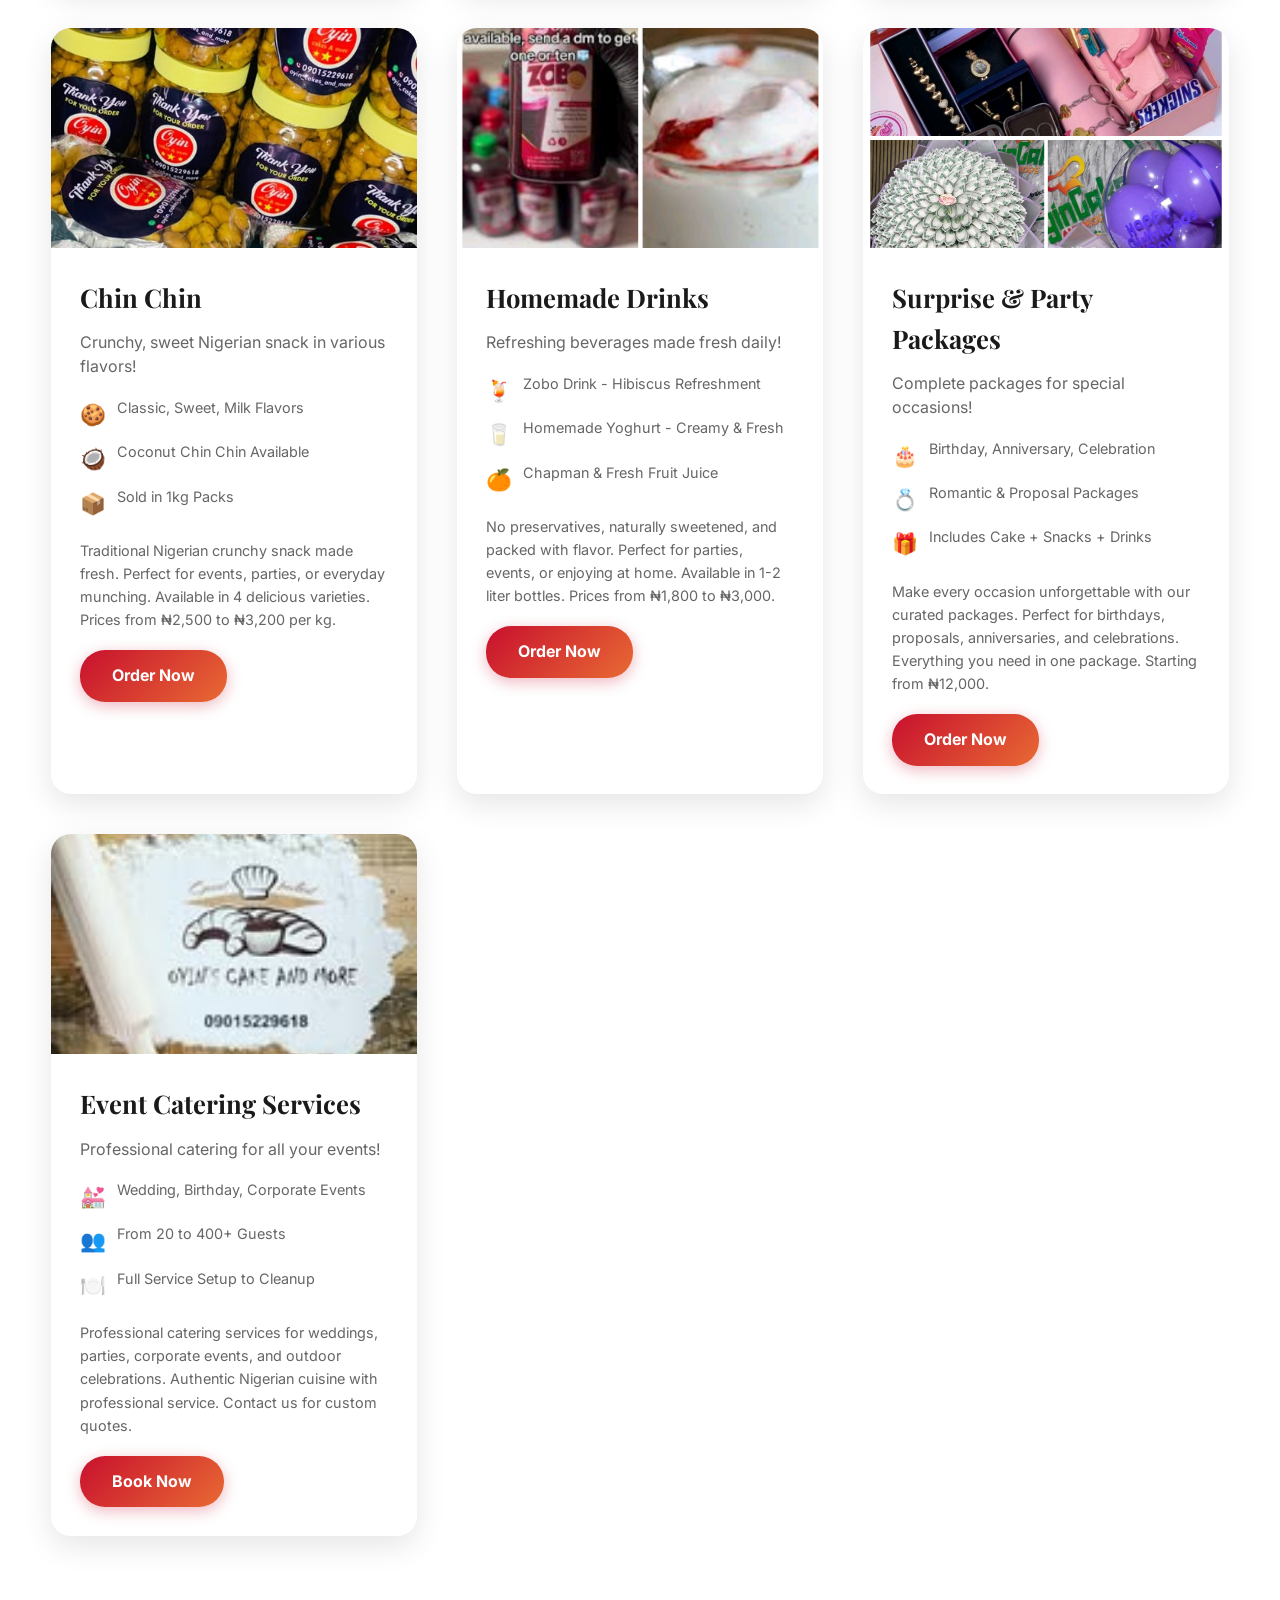
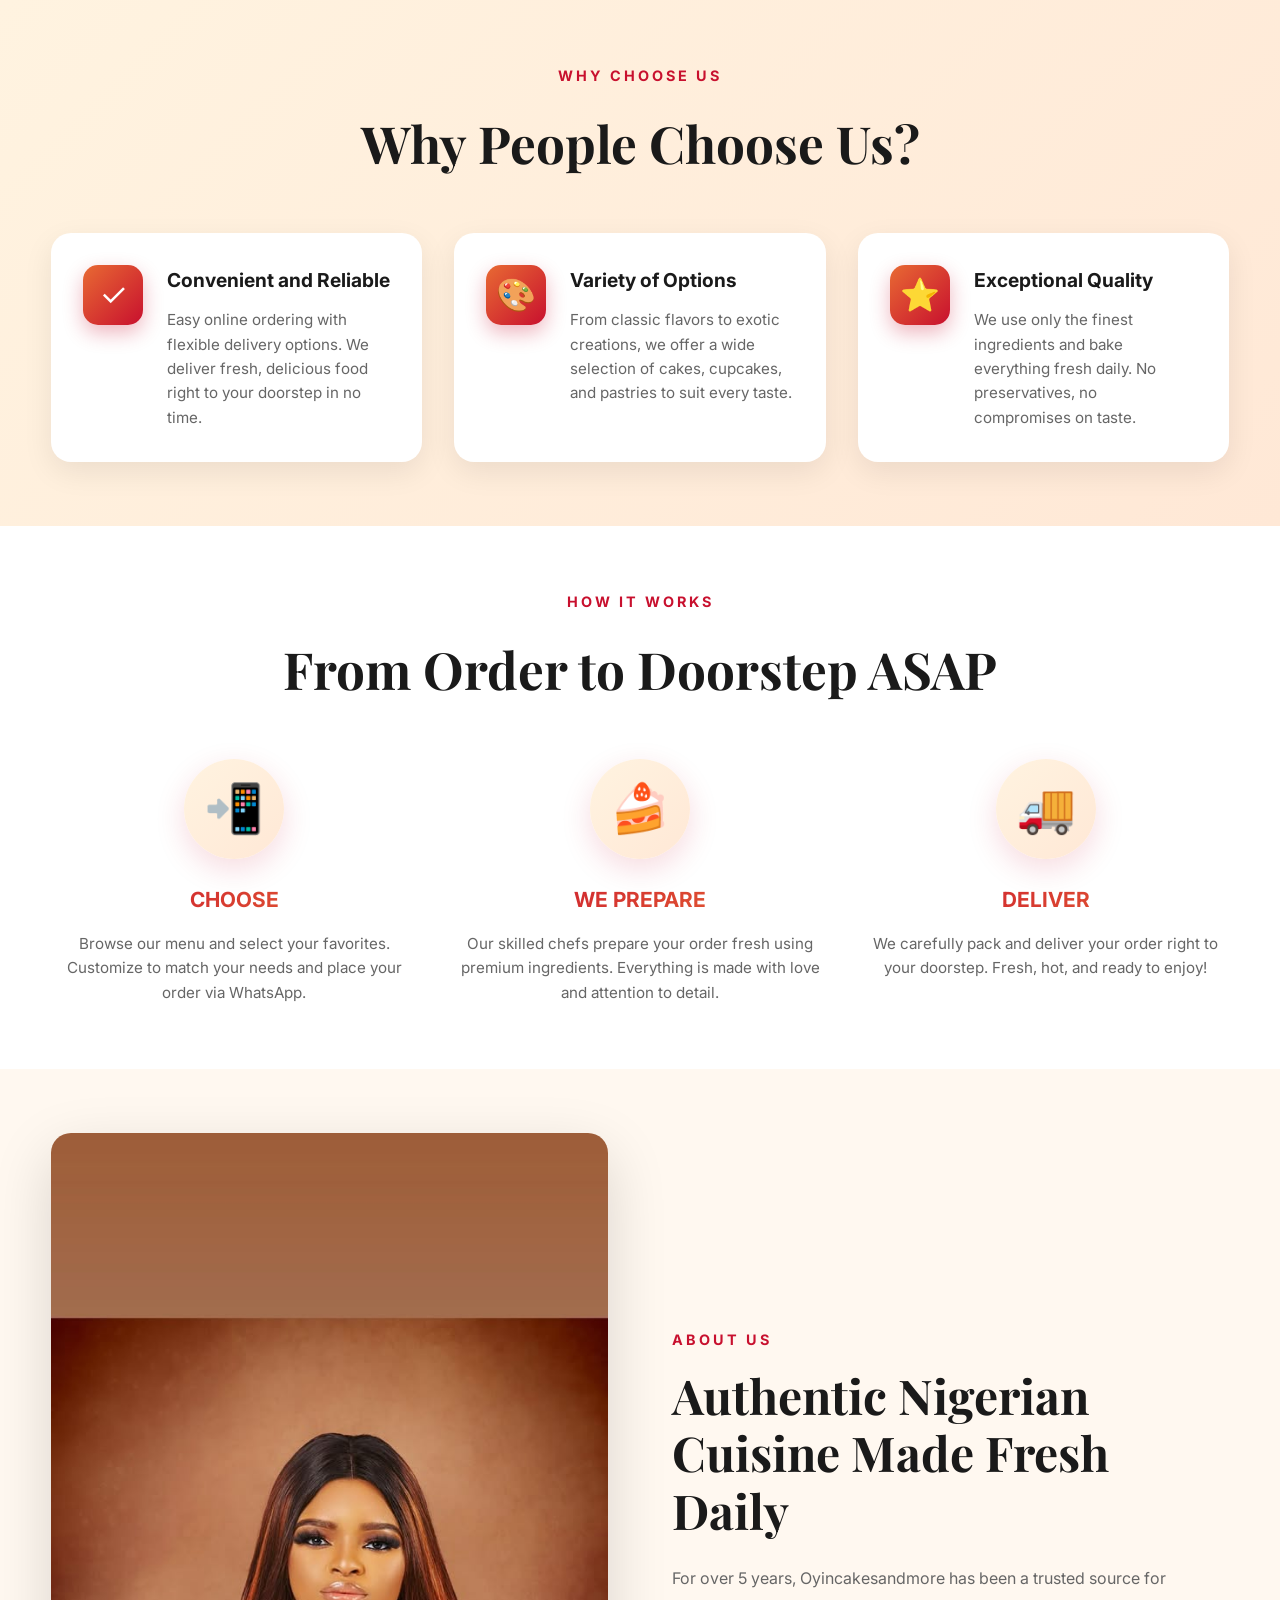
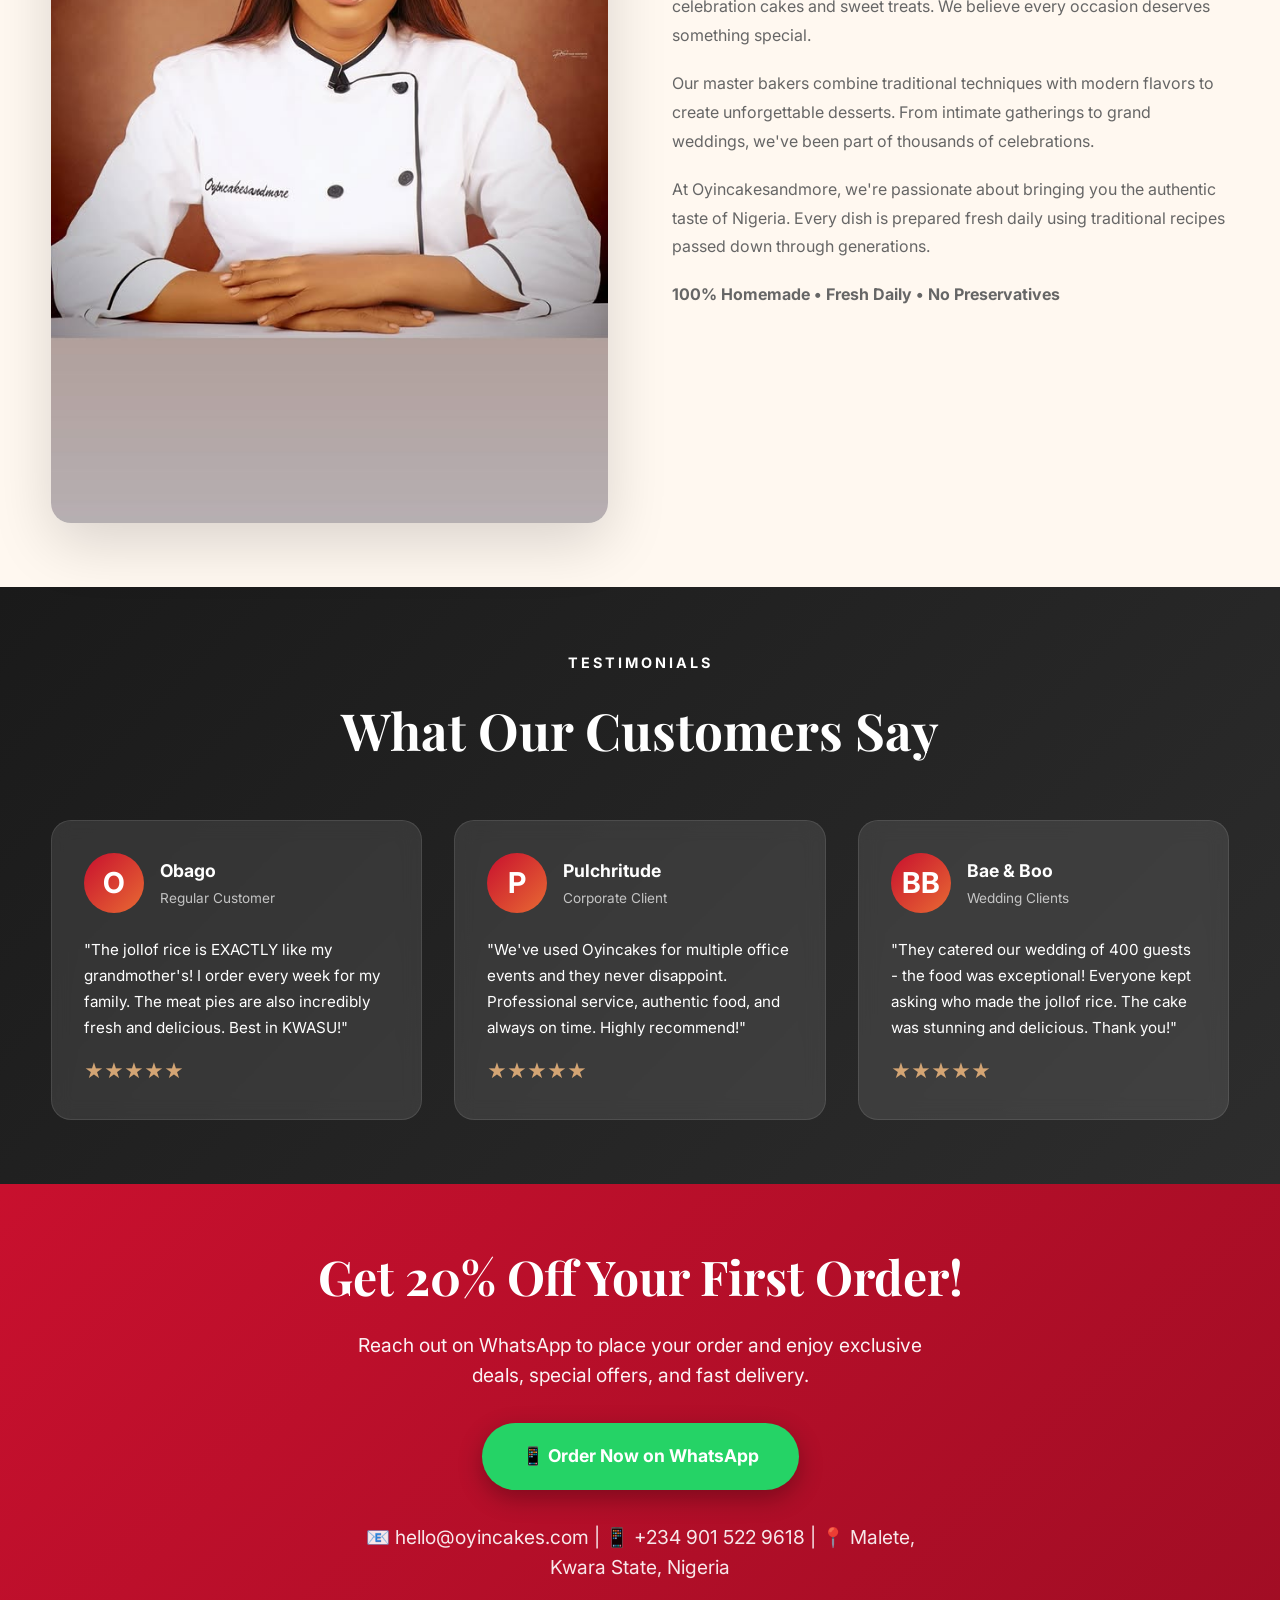
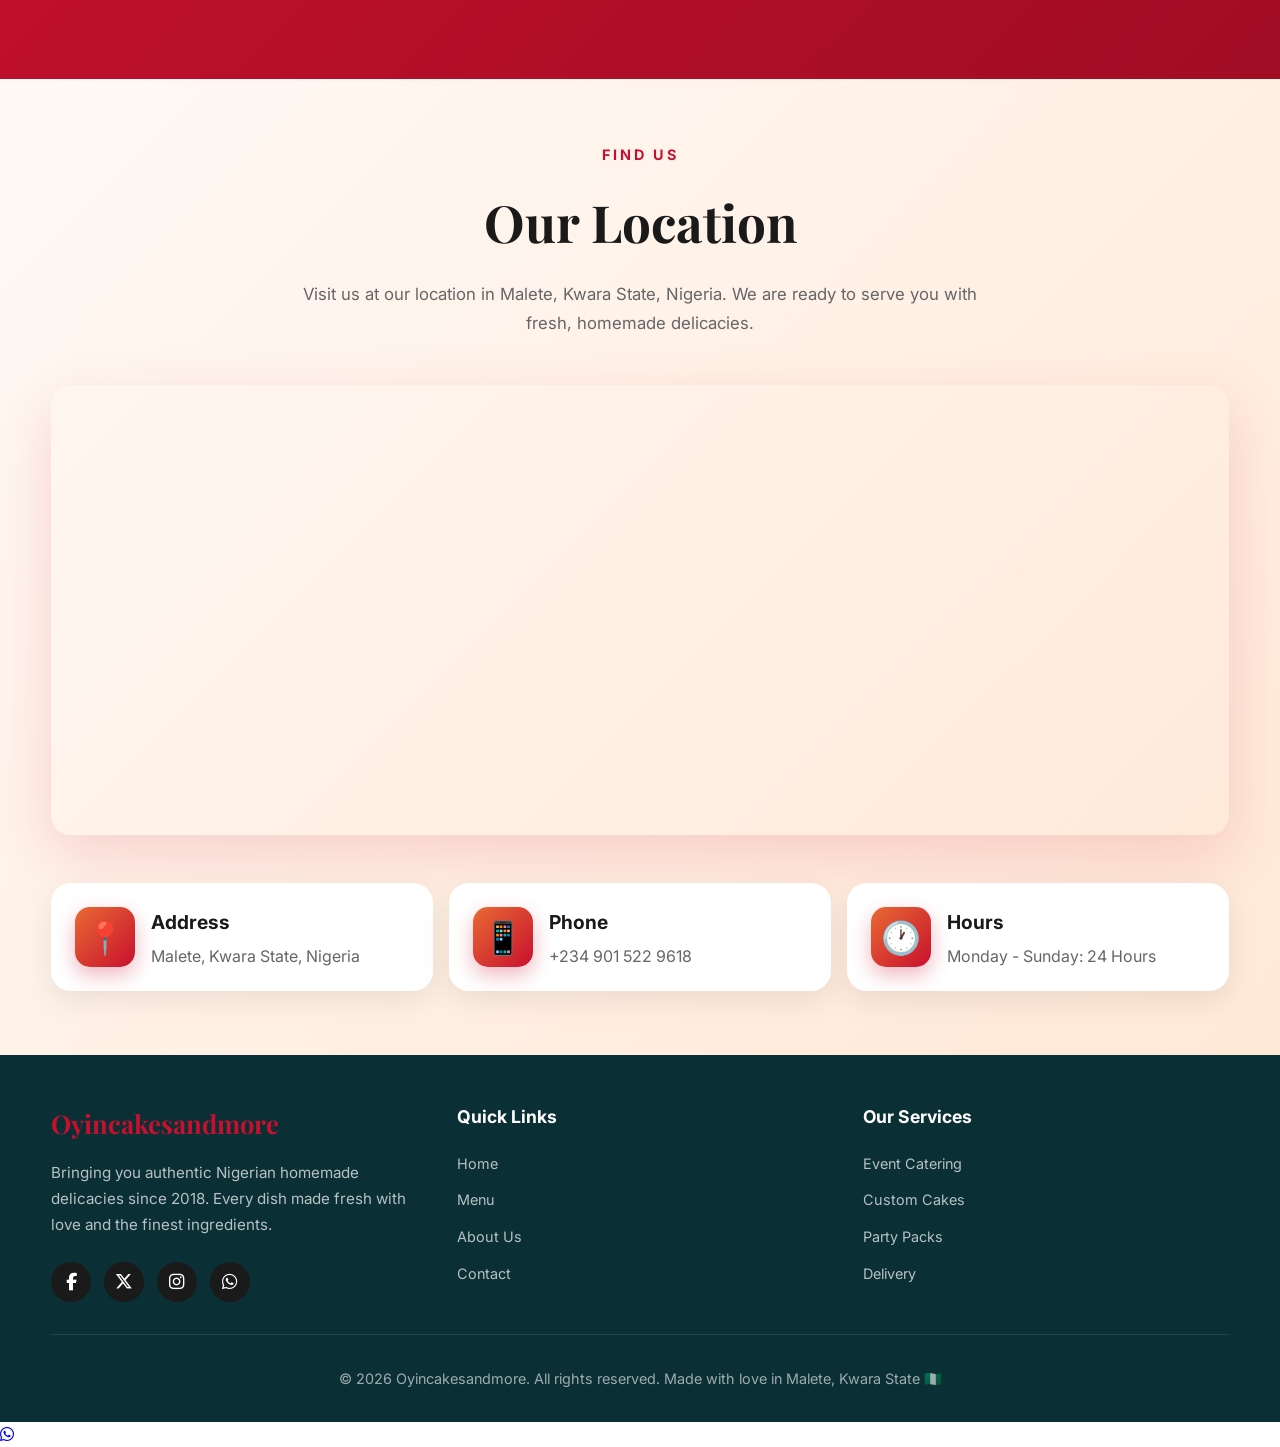
==== commit e2830ad7: "updated" ====
--- a/index.html
+++ b/index.html
@@ -39,17 +39,16 @@
           </a>
         </div>
         <div class="header-social">
-          <a href="#" aria-label="Facebook">f</a>
+          <a href="#" aria-label="Facebook"
+            ><i class="fab fa-facebook-f"></i
+          ></a>
           <a
-            href="https://www.instagram.com/oyin_cakes_and_more?igsh=aXhmMHluYnhrajds"
-            aria-label="Instagram"
-            >i</a
-          >
-          <a
-            href="https://wa.me/2349015229618?text=Hello!%20I%20want%20to%20order%20"
-            aria-label="WhatsApp"
-            >w</a
-          >
+            href="https://www.instagram.com/oyin_cakes_and_more?igsh=aXhmMHluYnhrajds">
+            <i class="fab fa-instagram"></i>
+          </a>
+          <a href="https://wa.me/2349015229618">
+            <i class="fab fa-whatsapp"></i>
+          </a>
         </div>
       </div>
     </div>
@@ -1089,6 +1088,12 @@
     <button id="backToTop" class="back-to-top" aria-label="Back to top">
       ↑
     </button>
+    <a
+      href="https://wa.me/2349015229618"
+      class="whatsapp-float"
+      target="_blank">
+      <i class="fab fa-whatsapp"></i>
+    </a>
 
     <script>
       // Mobile Menu Toggle
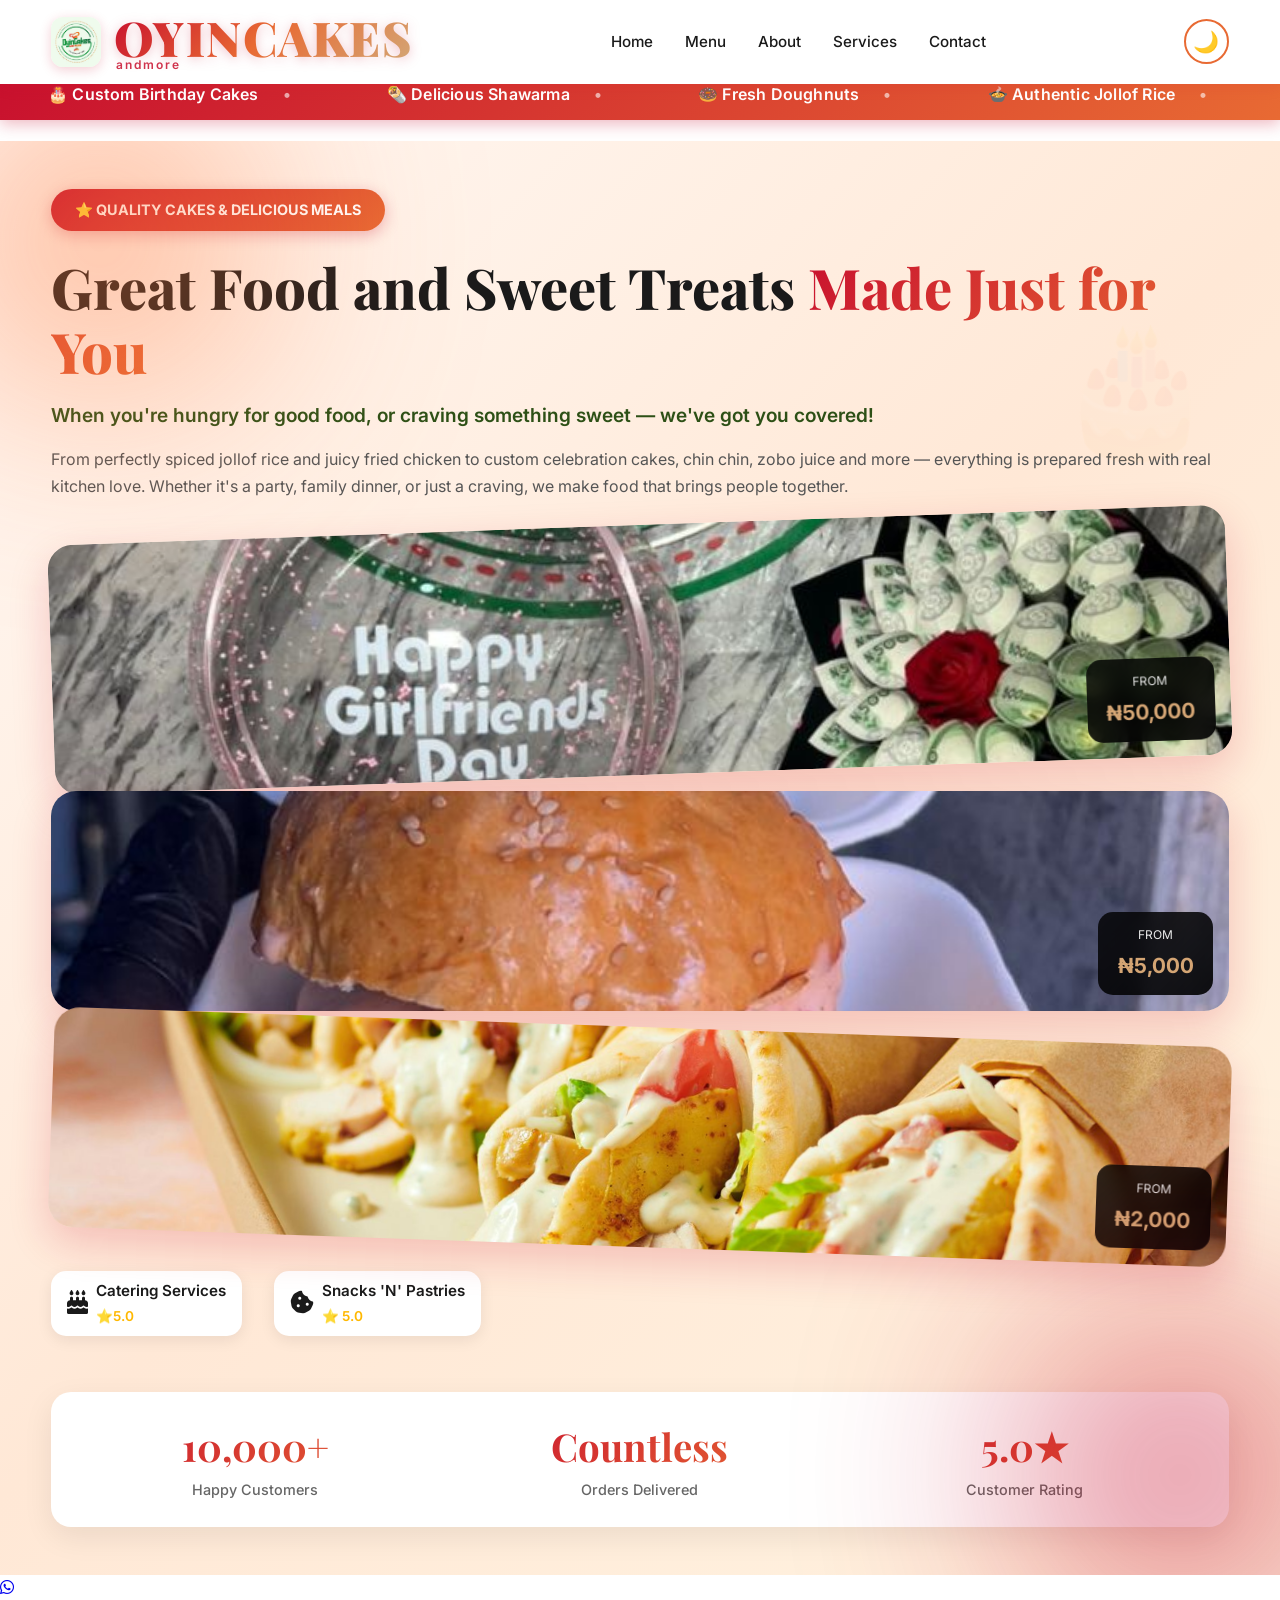
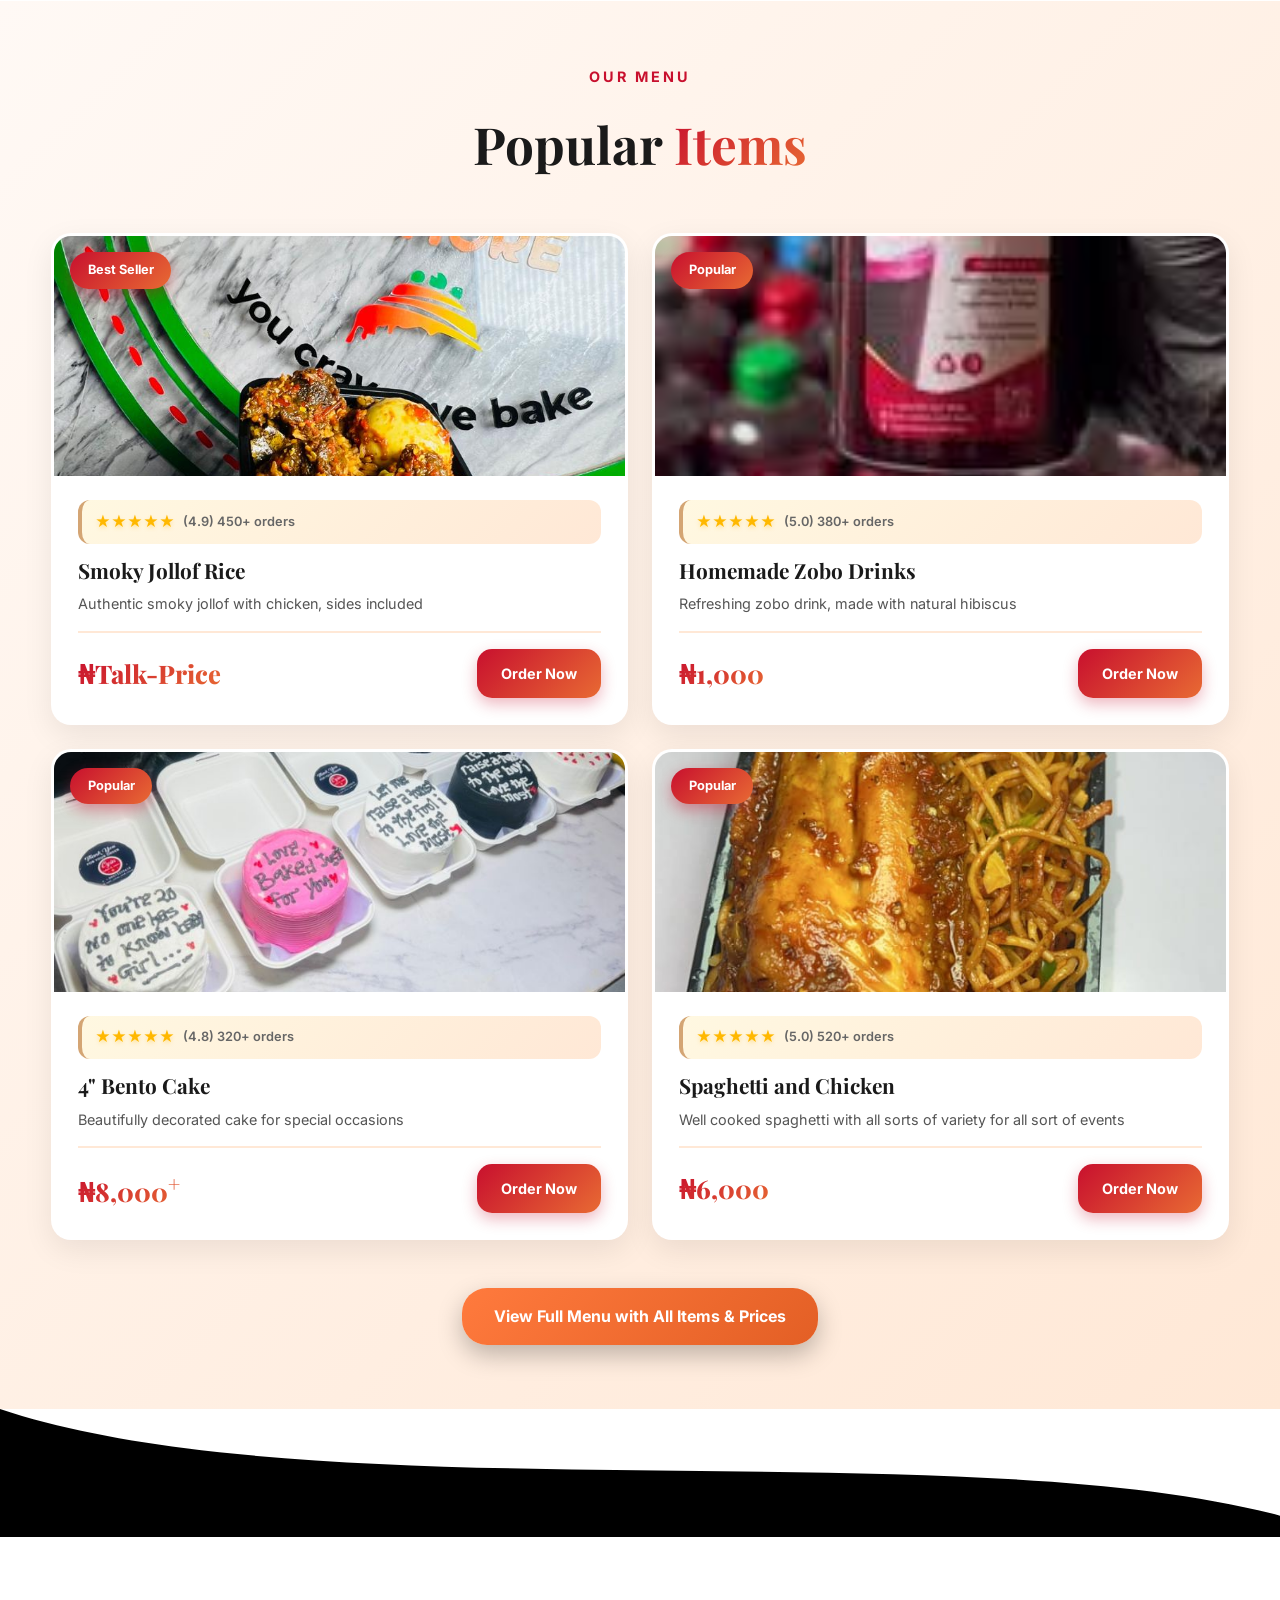
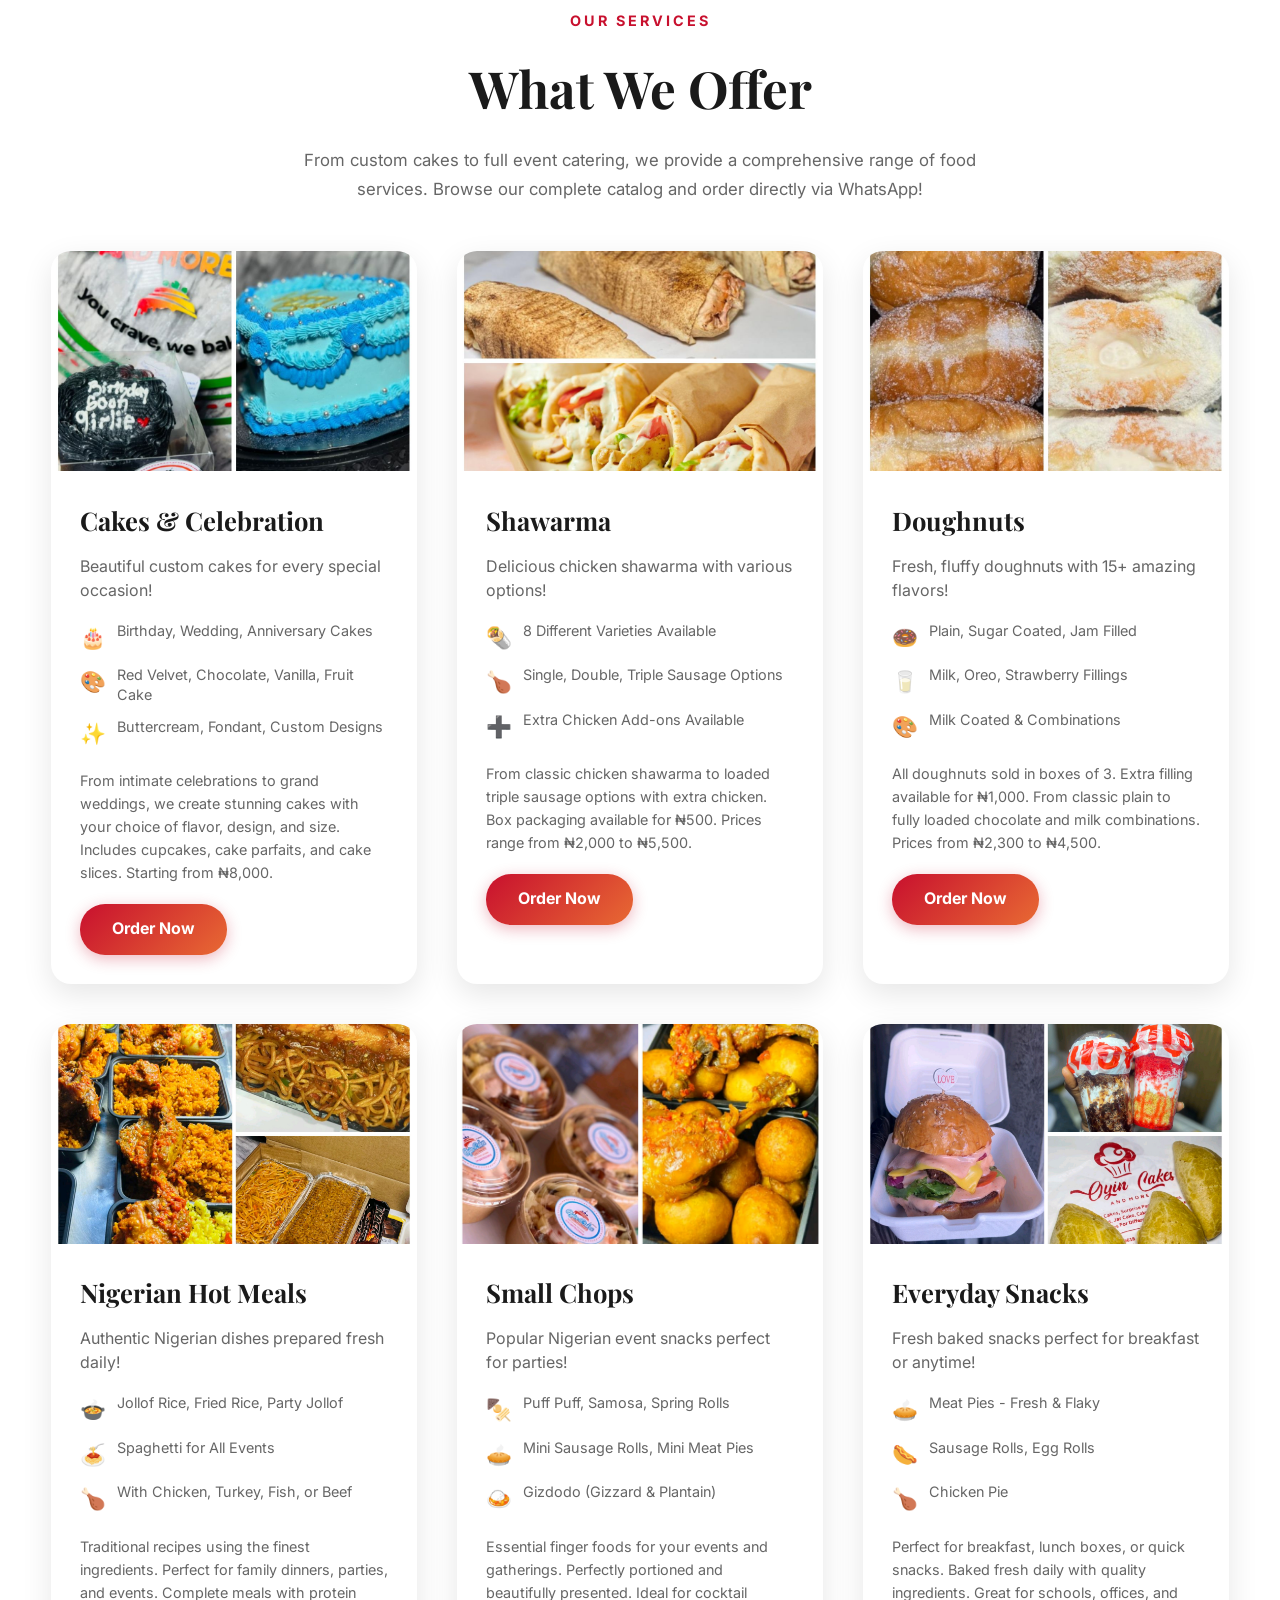
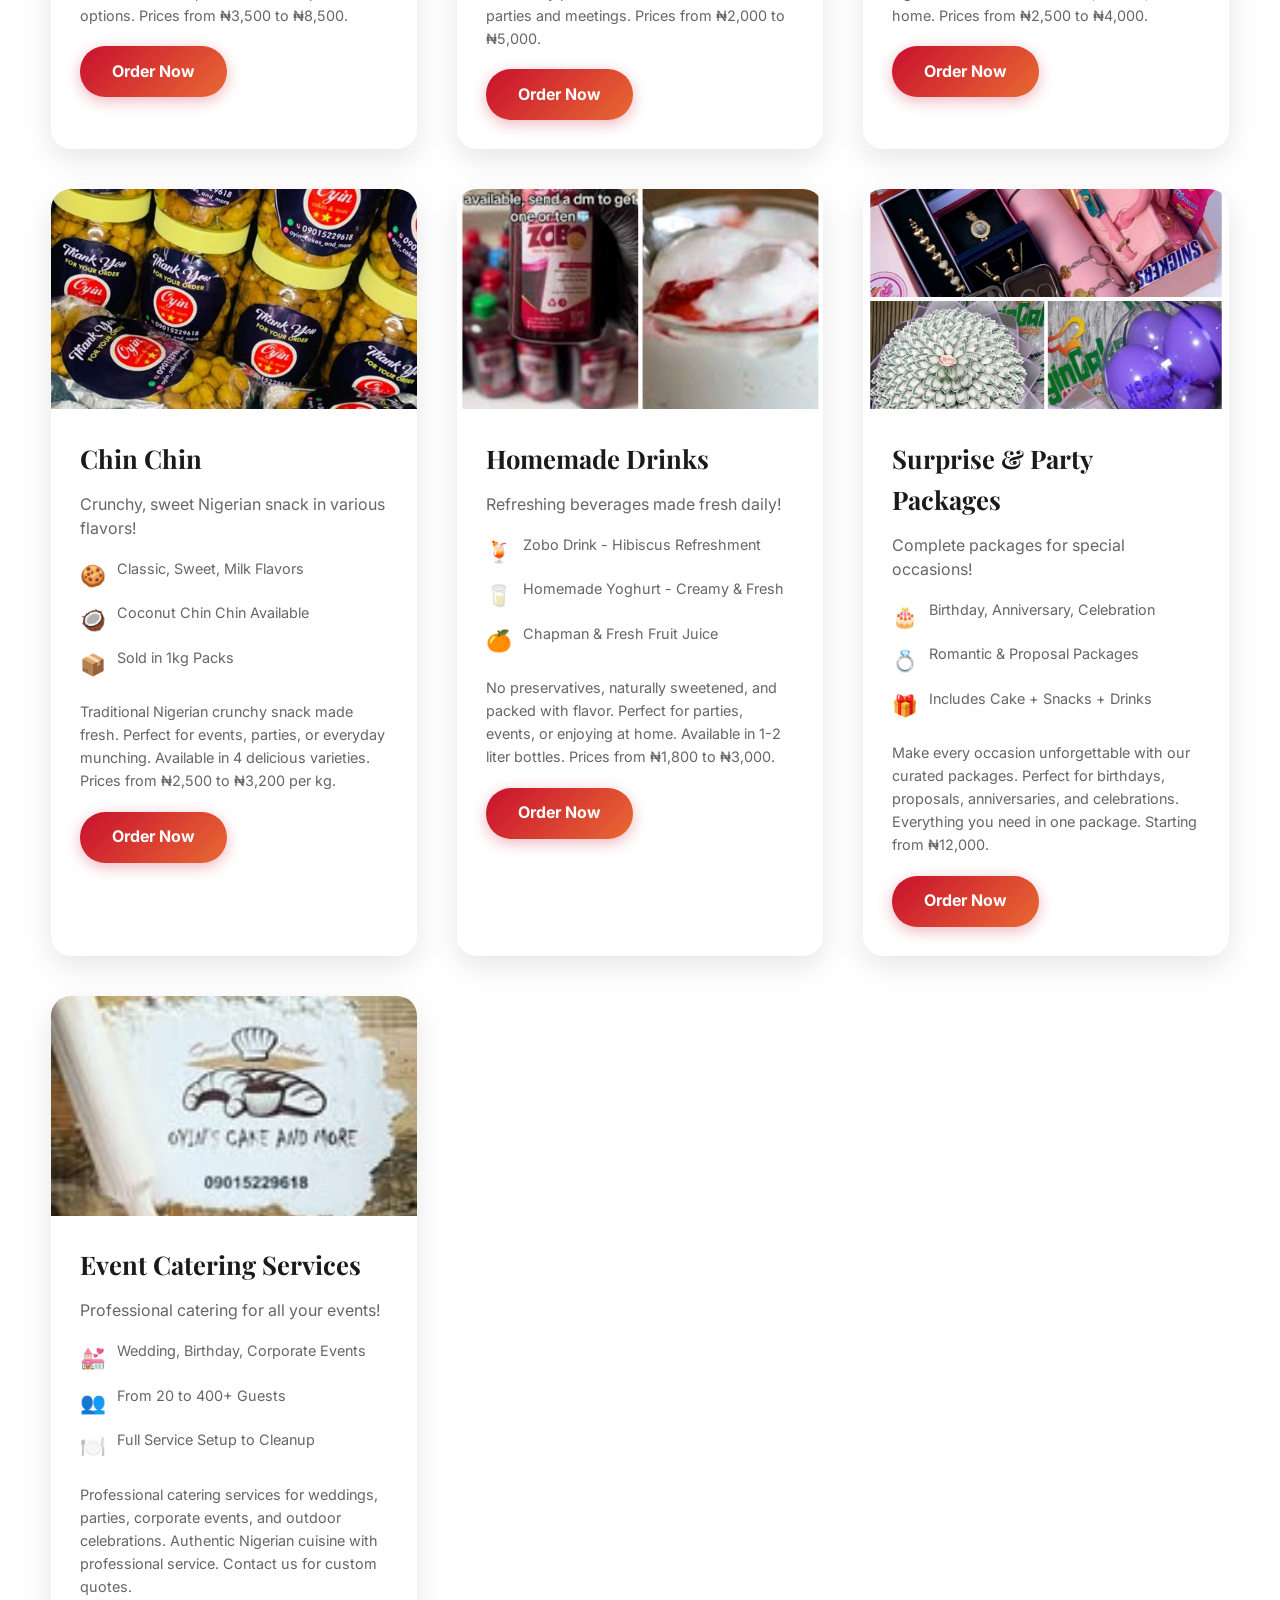
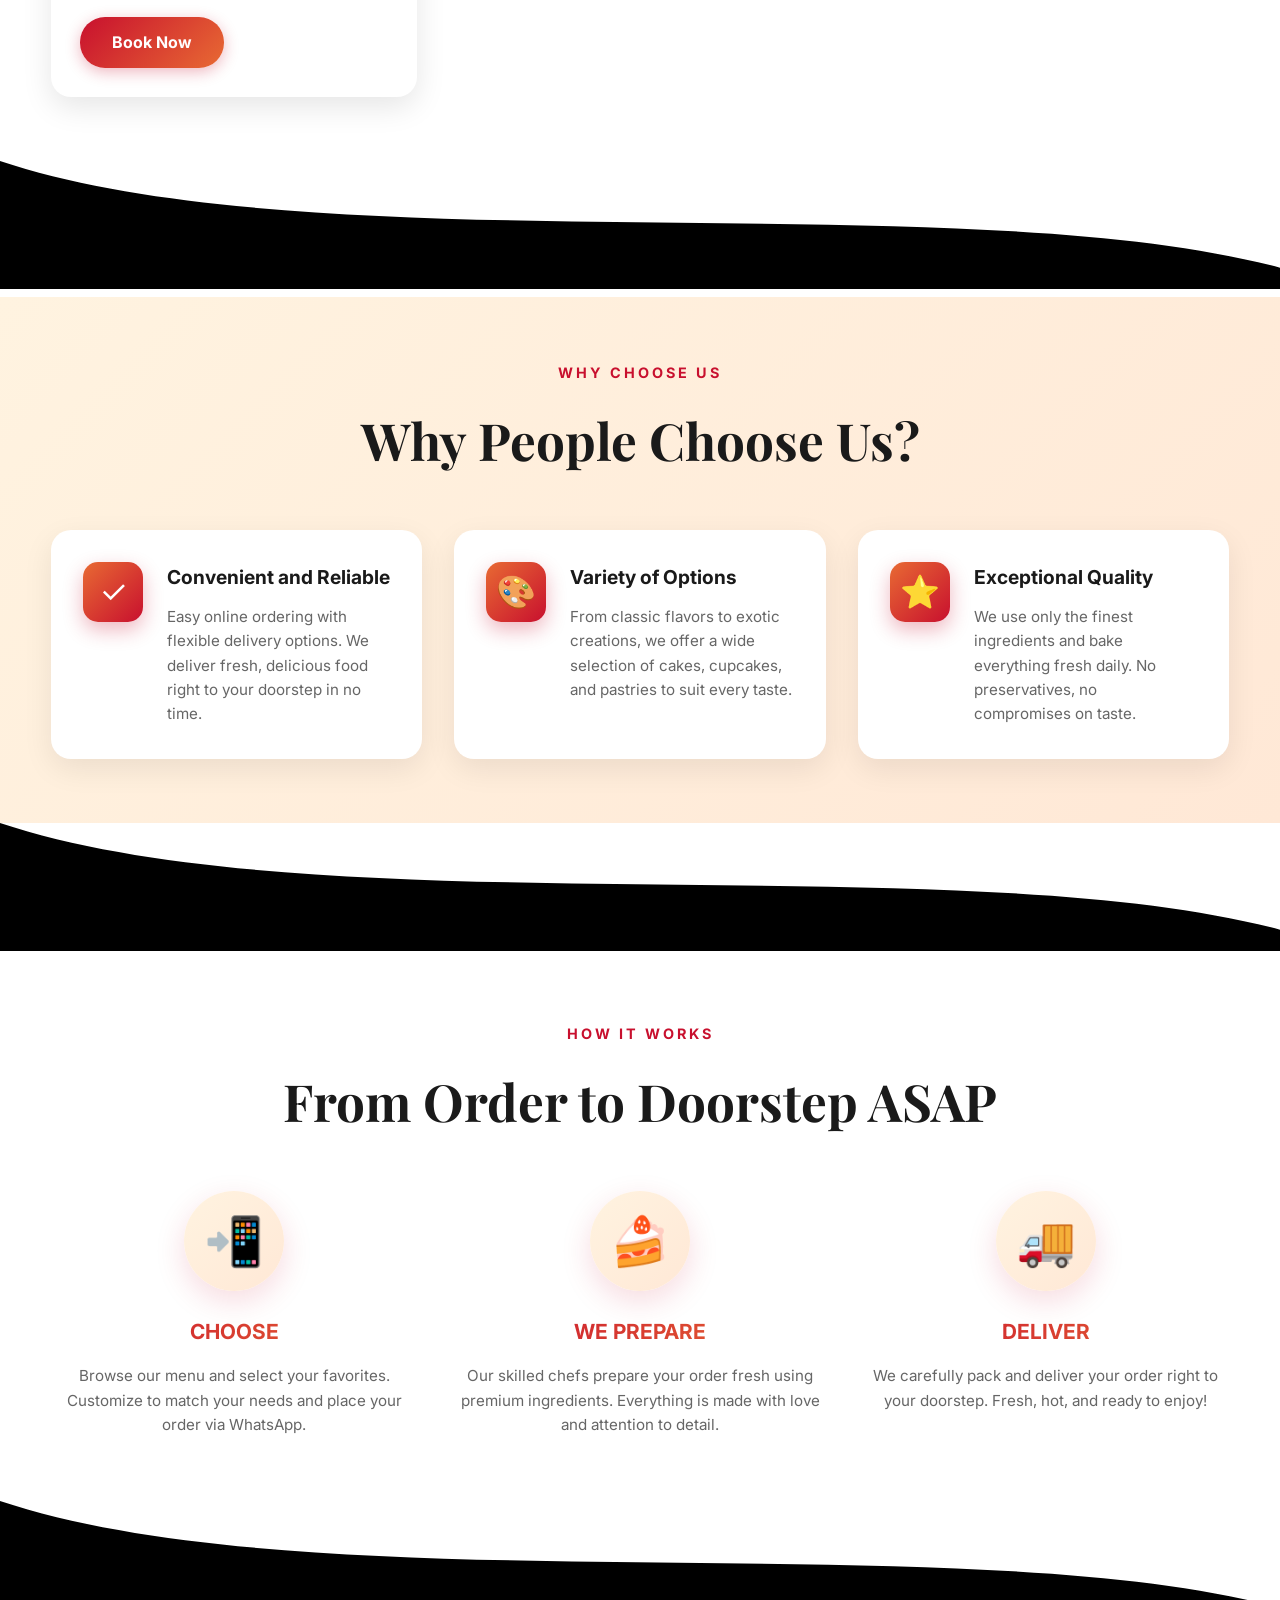
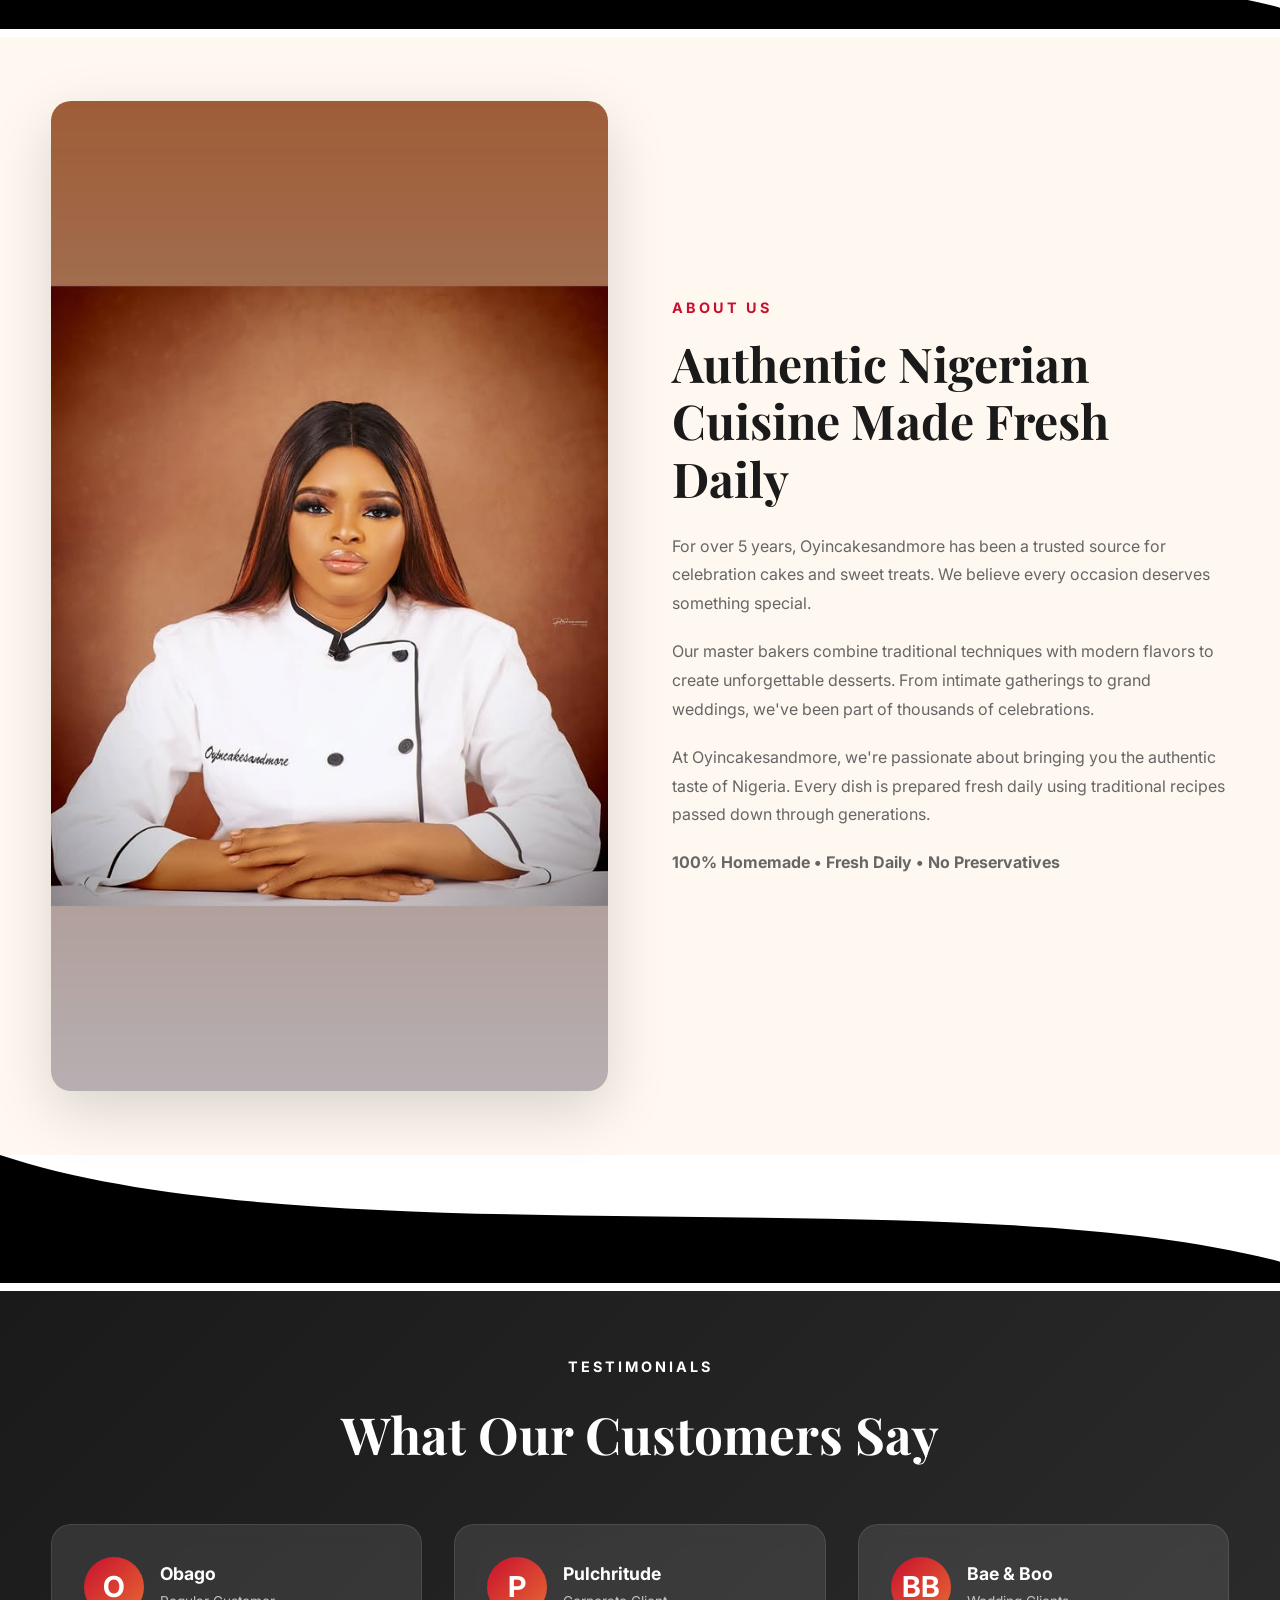
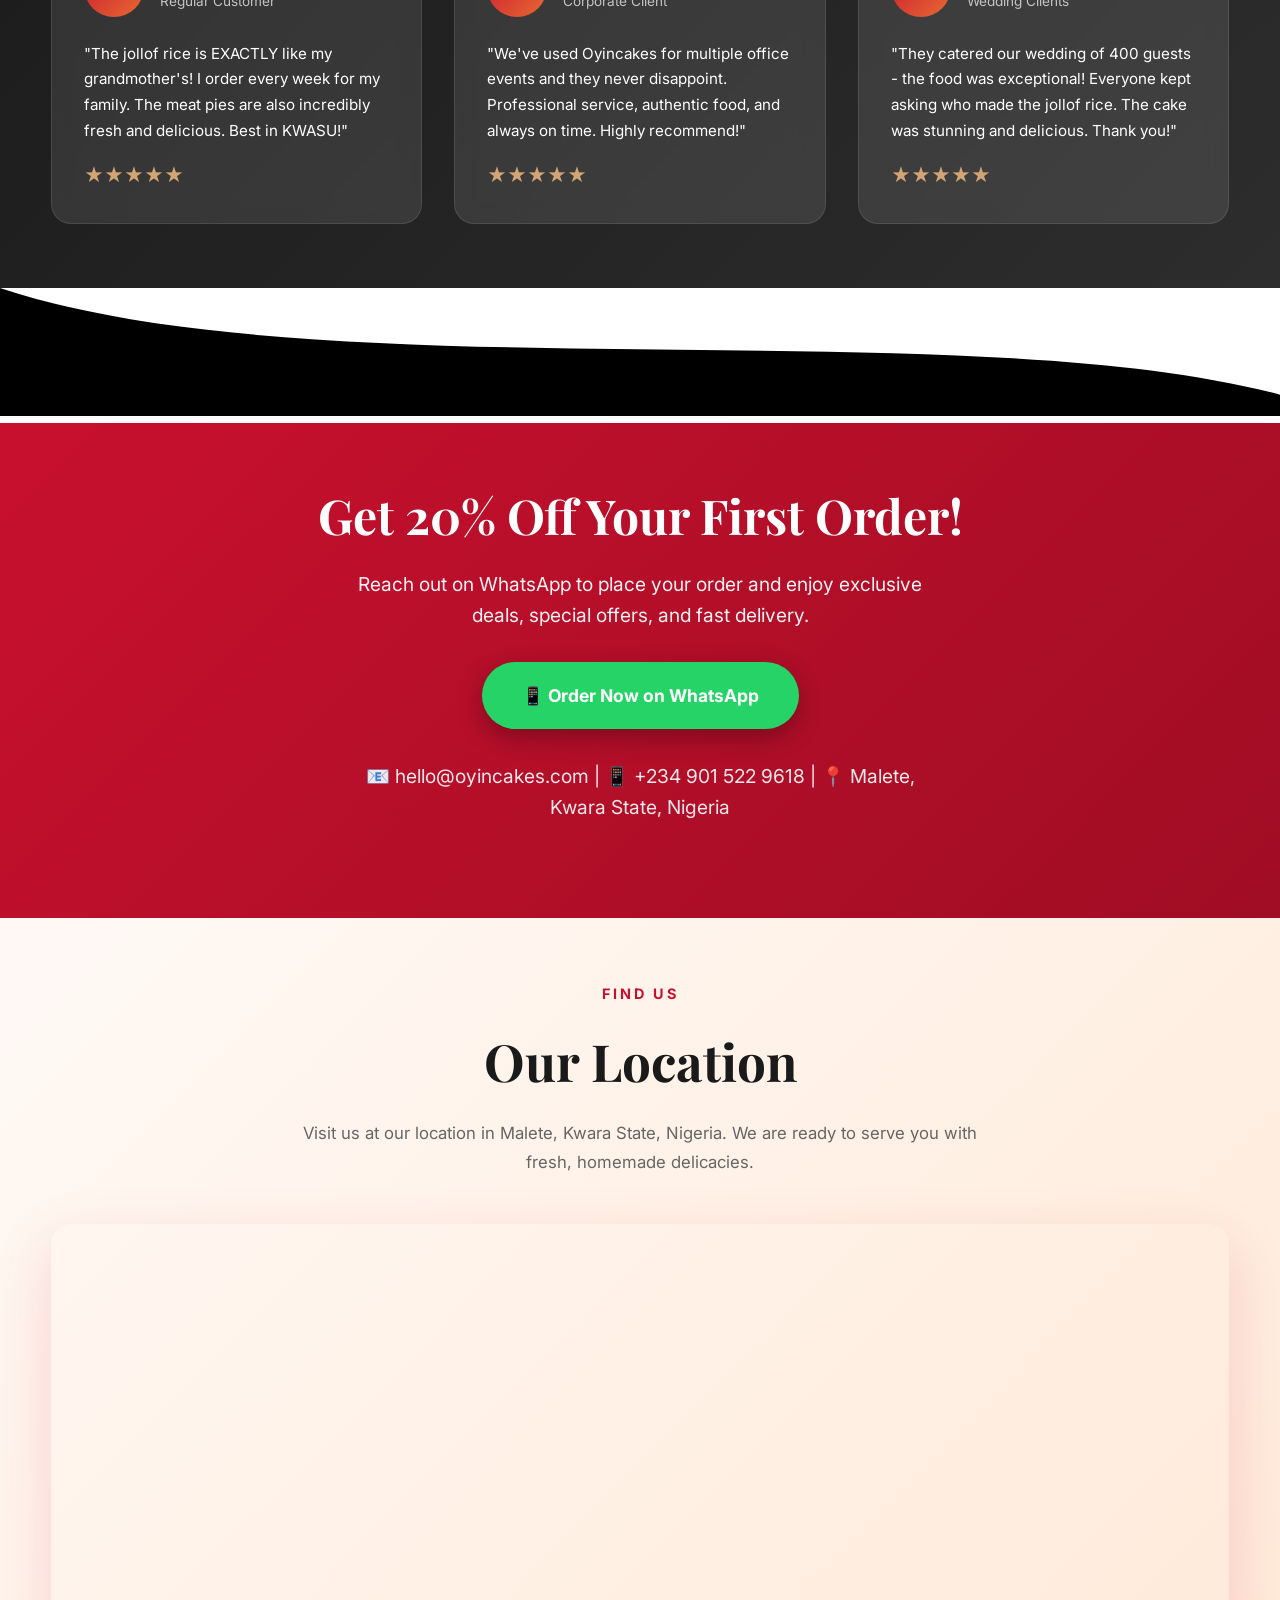
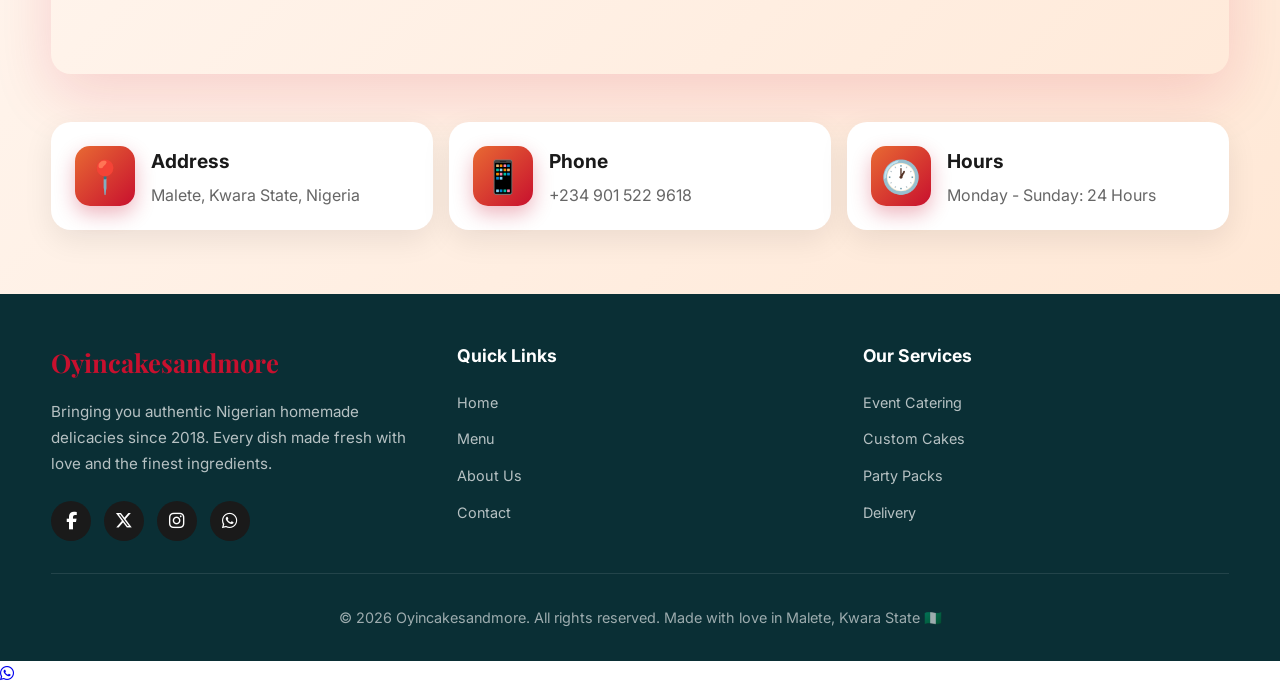
==== commit ad062d24: "update" ====
--- a/index.html
+++ b/index.html
@@ -208,6 +208,12 @@
       <div class="hero-blur one"></div>
       <div class="hero-blur two"></div>
     </section>
+    <a
+      href="https://wa.me/2349015229618"
+      class="whatsapp-float"
+      target="_blank">
+      <i class="fab fa-whatsapp"></i>
+    </a>
 
     <!-- Products Section -->
     <section class="products" id="menu">
@@ -334,6 +340,11 @@
         >
       </div>
     </section>
+    <div class="section-divider">
+      <svg viewBox="0 0 1200 120" preserveAspectRatio="none">
+        <path d="M0,0 C300,100 900,20 1200,100 L1200,120 L0,120 Z"></path>
+      </svg>
+    </div>
 
     <!-- Services Section with All Categories -->
     <section class="services" id="services">
@@ -793,6 +804,11 @@
         </div>
       </div>
     </section>
+    <div class="section-divider">
+      <svg viewBox="0 0 1200 120" preserveAspectRatio="none">
+        <path d="M0,0 C300,100 900,20 1200,100 L1200,120 L0,120 Z"></path>
+      </svg>
+    </div>
 
     <!-- Why Choose Us -->
     <section class="why-choose">
@@ -833,6 +849,11 @@
         </div>
       </div>
     </section>
+    <div class="section-divider">
+      <svg viewBox="0 0 1200 120" preserveAspectRatio="none">
+        <path d="M0,0 C300,100 900,20 1200,100 L1200,120 L0,120 Z"></path>
+      </svg>
+    </div>
 
     <!-- Process Section -->
     <section class="process">
@@ -867,6 +888,11 @@
         </div>
       </div>
     </section>
+    <div class="section-divider">
+      <svg viewBox="0 0 1200 120" preserveAspectRatio="none">
+        <path d="M0,0 C300,100 900,20 1200,100 L1200,120 L0,120 Z"></path>
+      </svg>
+    </div>
 
     <!-- About Section -->
     <section class="about" id="about">
@@ -899,6 +925,11 @@
         </div>
       </div>
     </section>
+    <div class="section-divider">
+      <svg viewBox="0 0 1200 120" preserveAspectRatio="none">
+        <path d="M0,0 C300,100 900,20 1200,100 L1200,120 L0,120 Z"></path>
+      </svg>
+    </div>
 
     <!-- Testimonials -->
     <section class="testimonials">
@@ -956,6 +987,11 @@
         </div>
       </div>
     </section>
+    <div class="section-divider">
+      <svg viewBox="0 0 1200 120" preserveAspectRatio="none">
+        <path d="M0,0 C300,100 900,20 1200,100 L1200,120 L0,120 Z"></path>
+      </svg>
+    </div>
 
     <!-- CTA Section -->
     <section class="cta" id="contact">
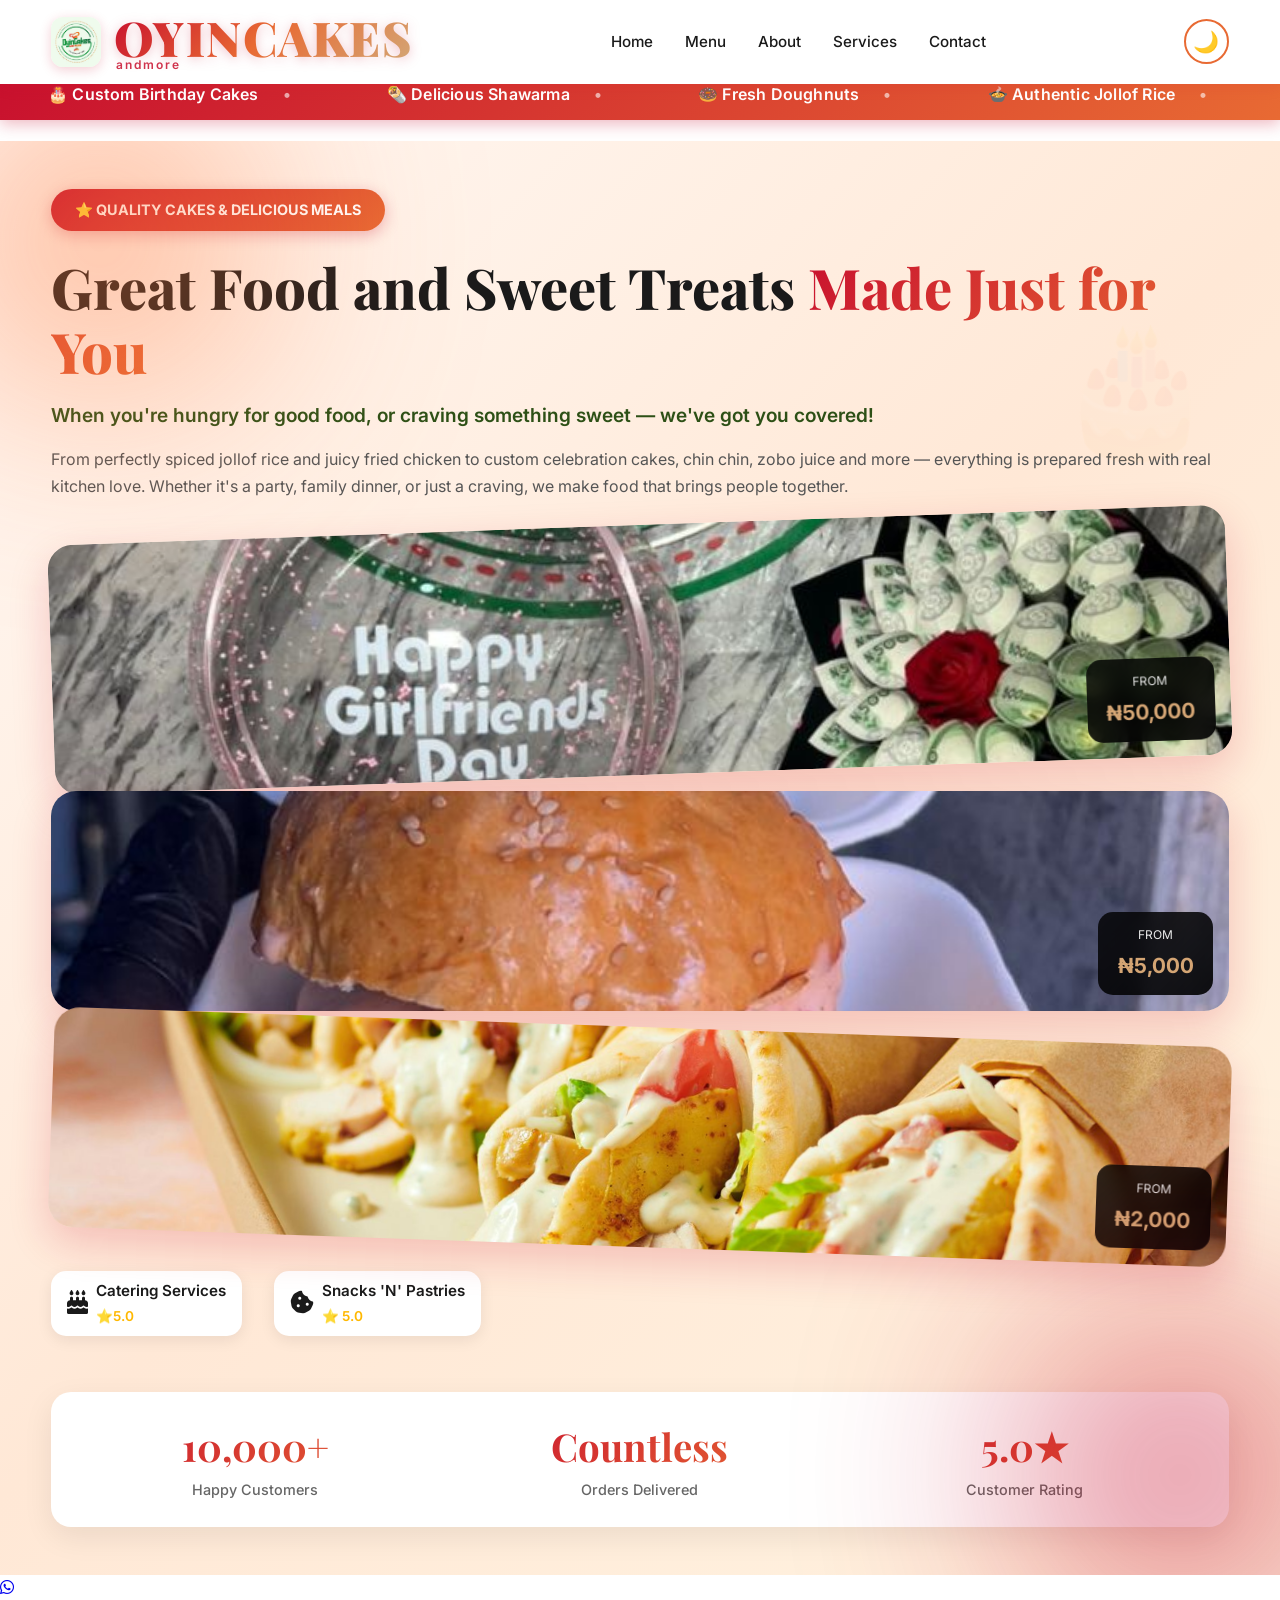
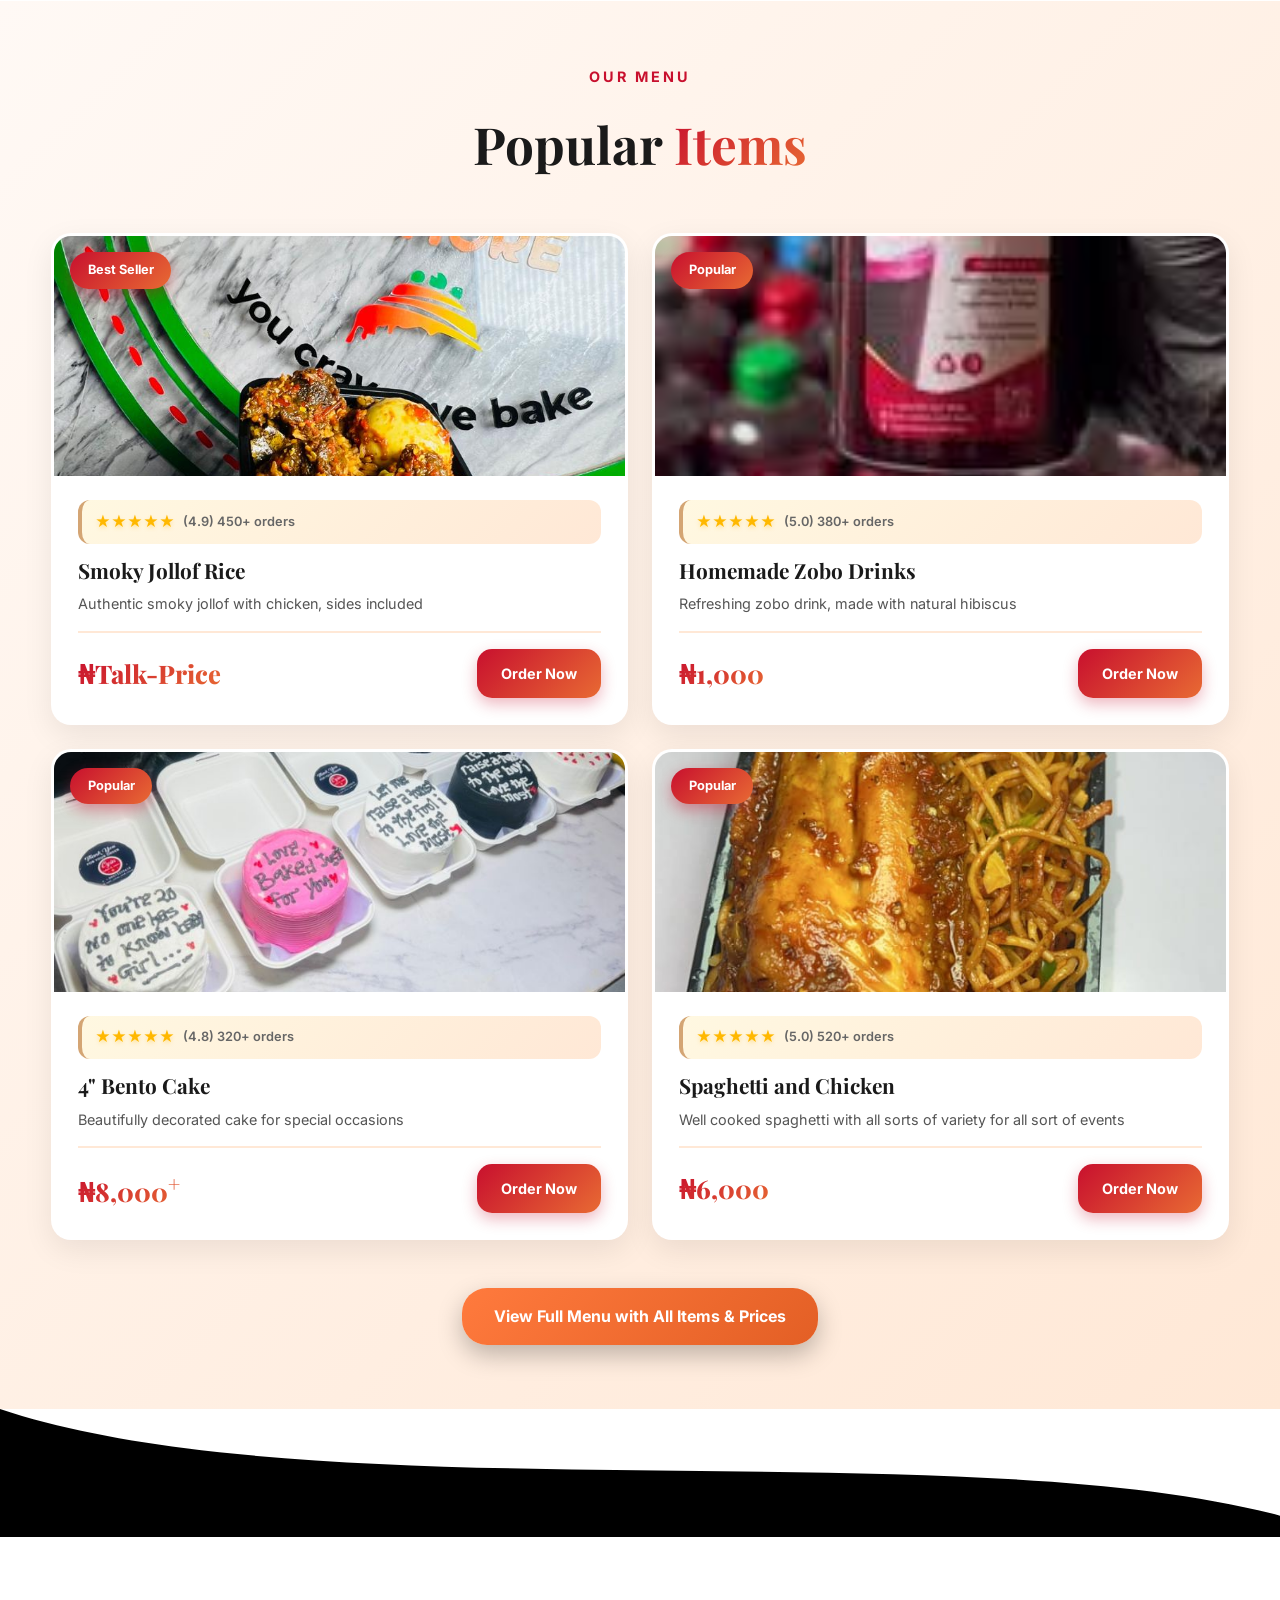
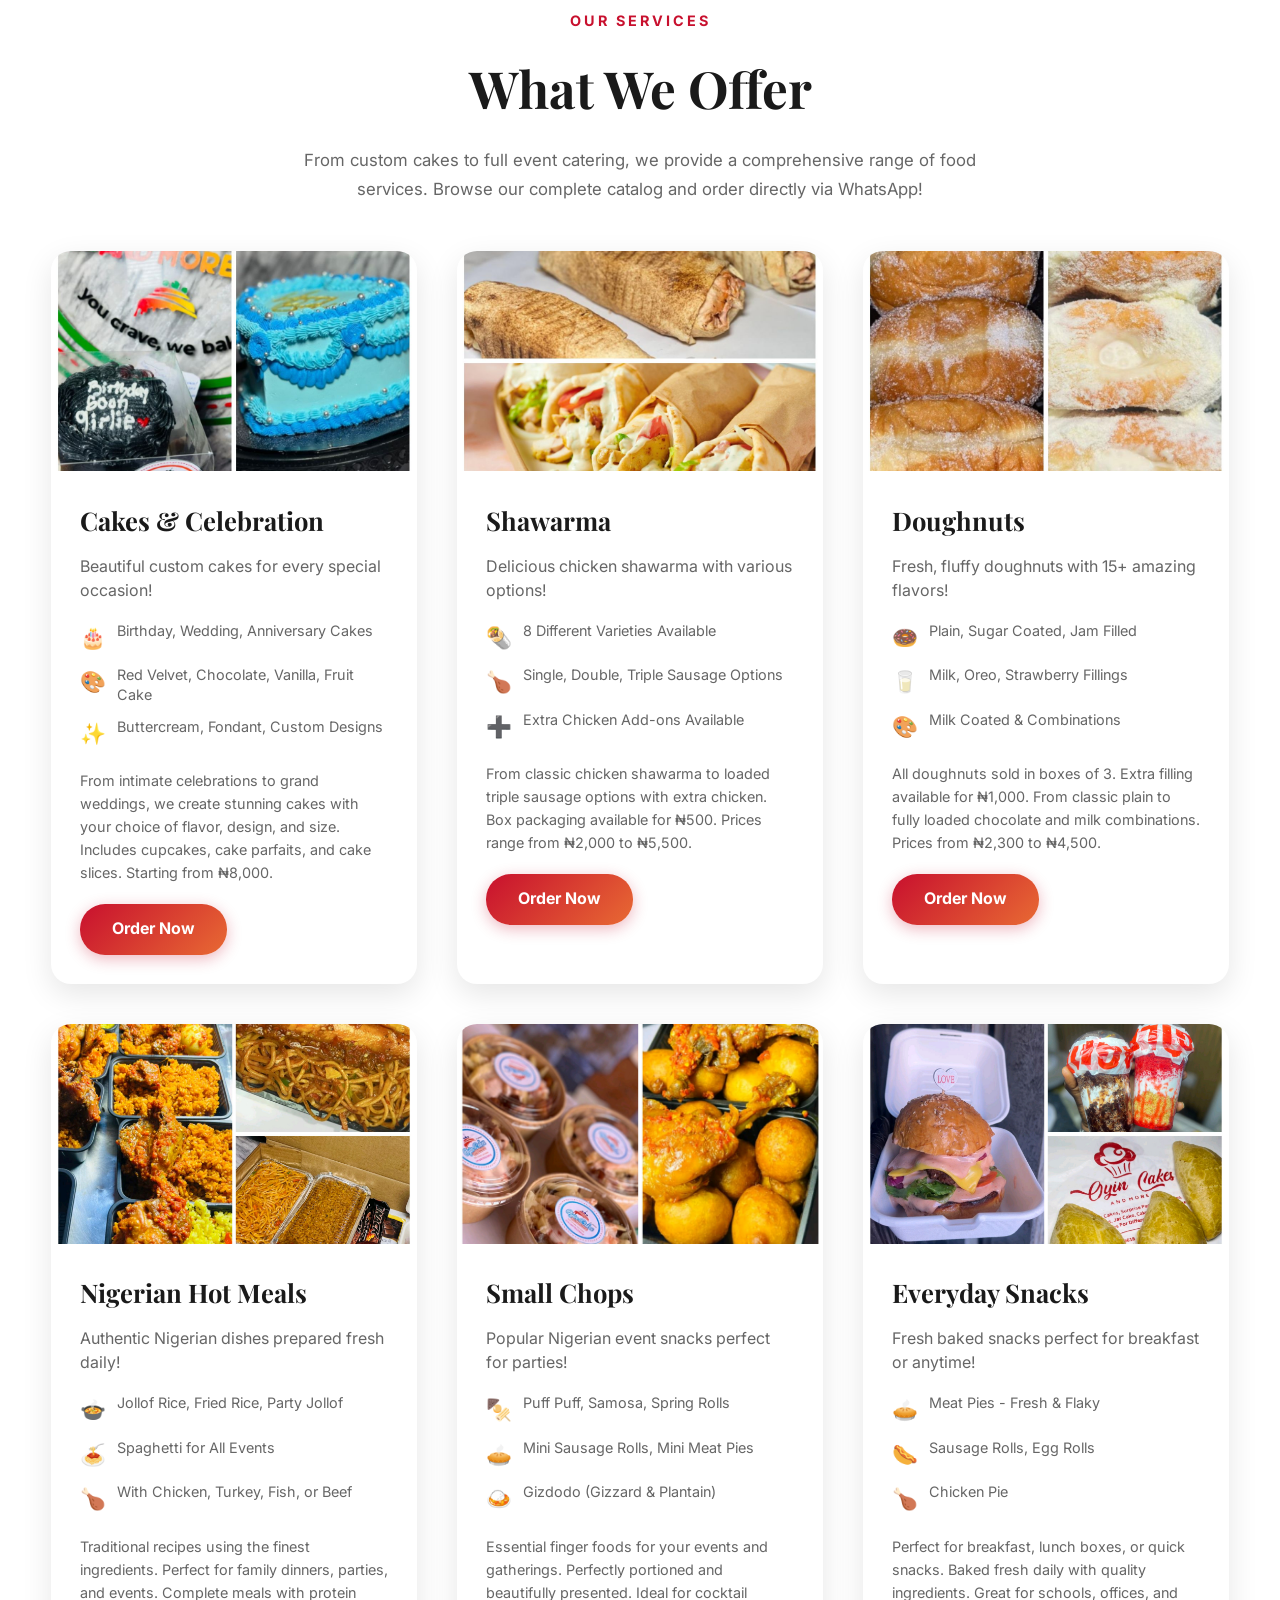
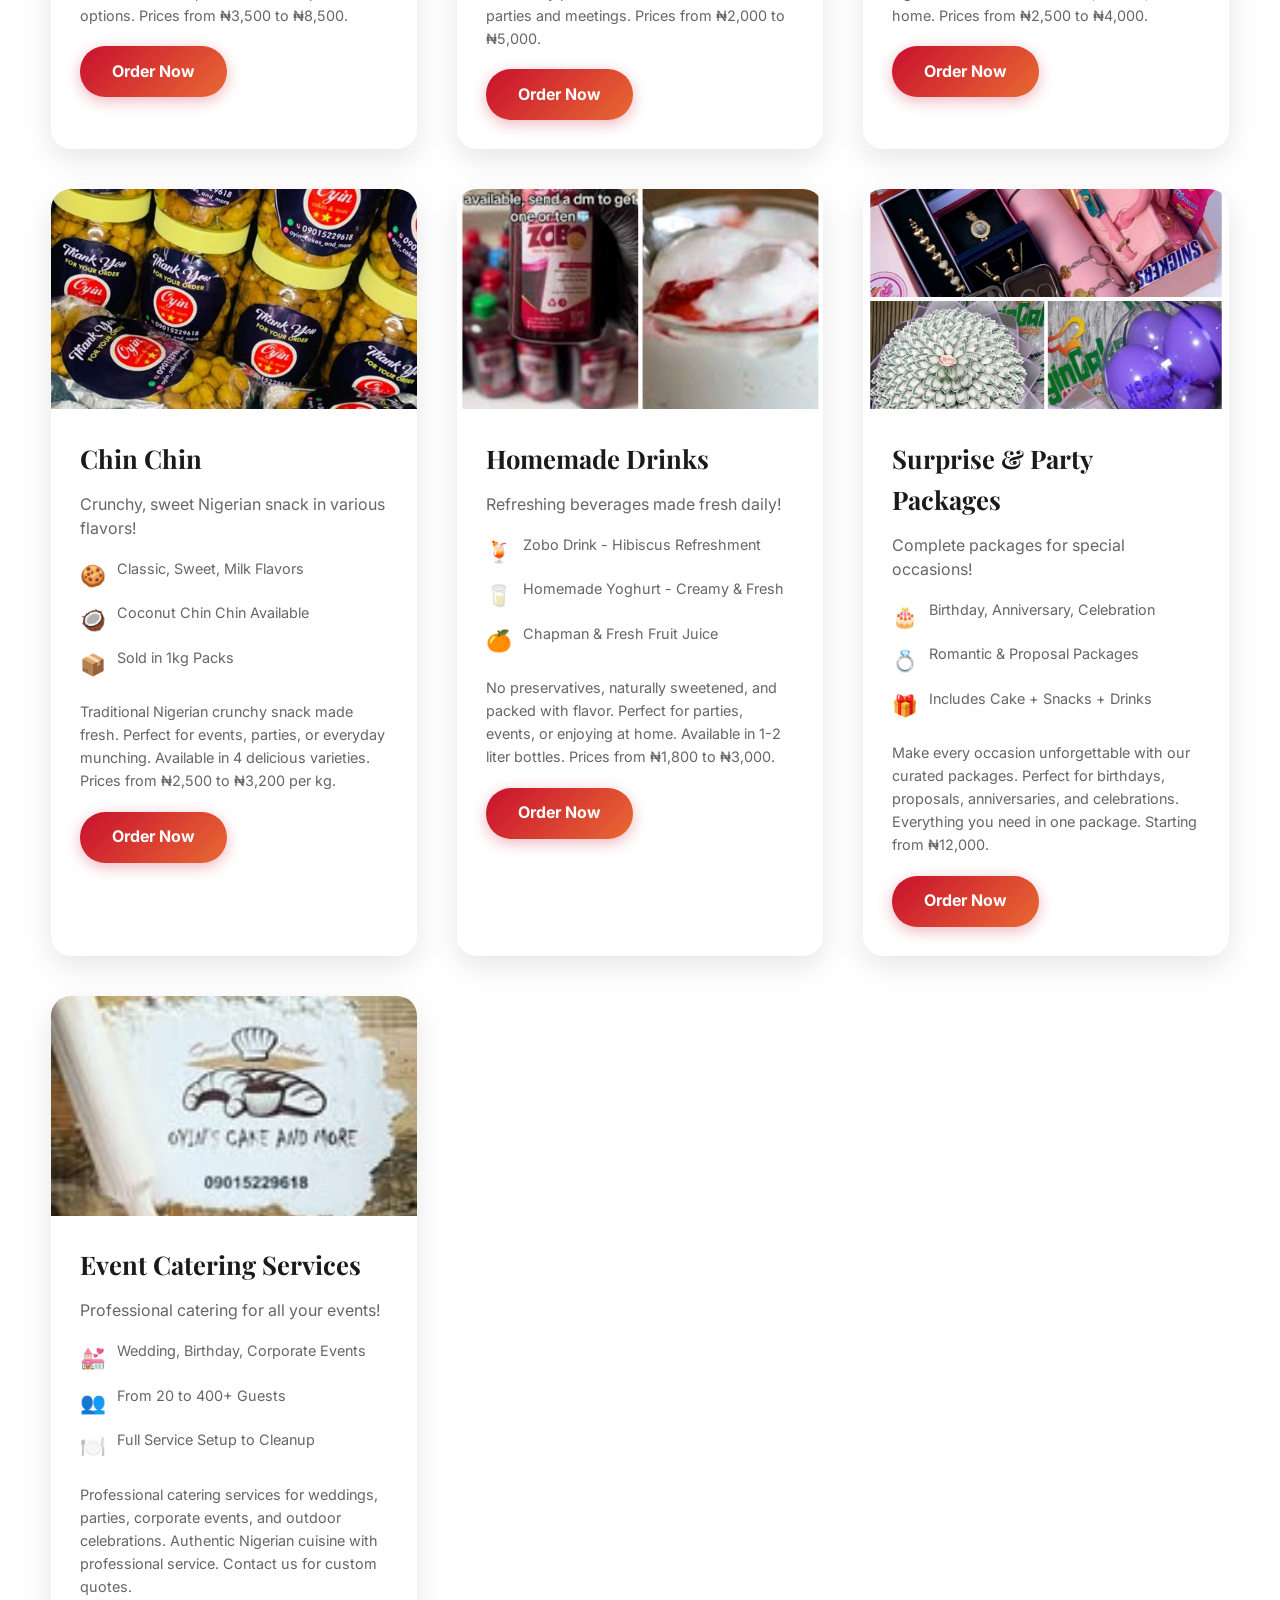
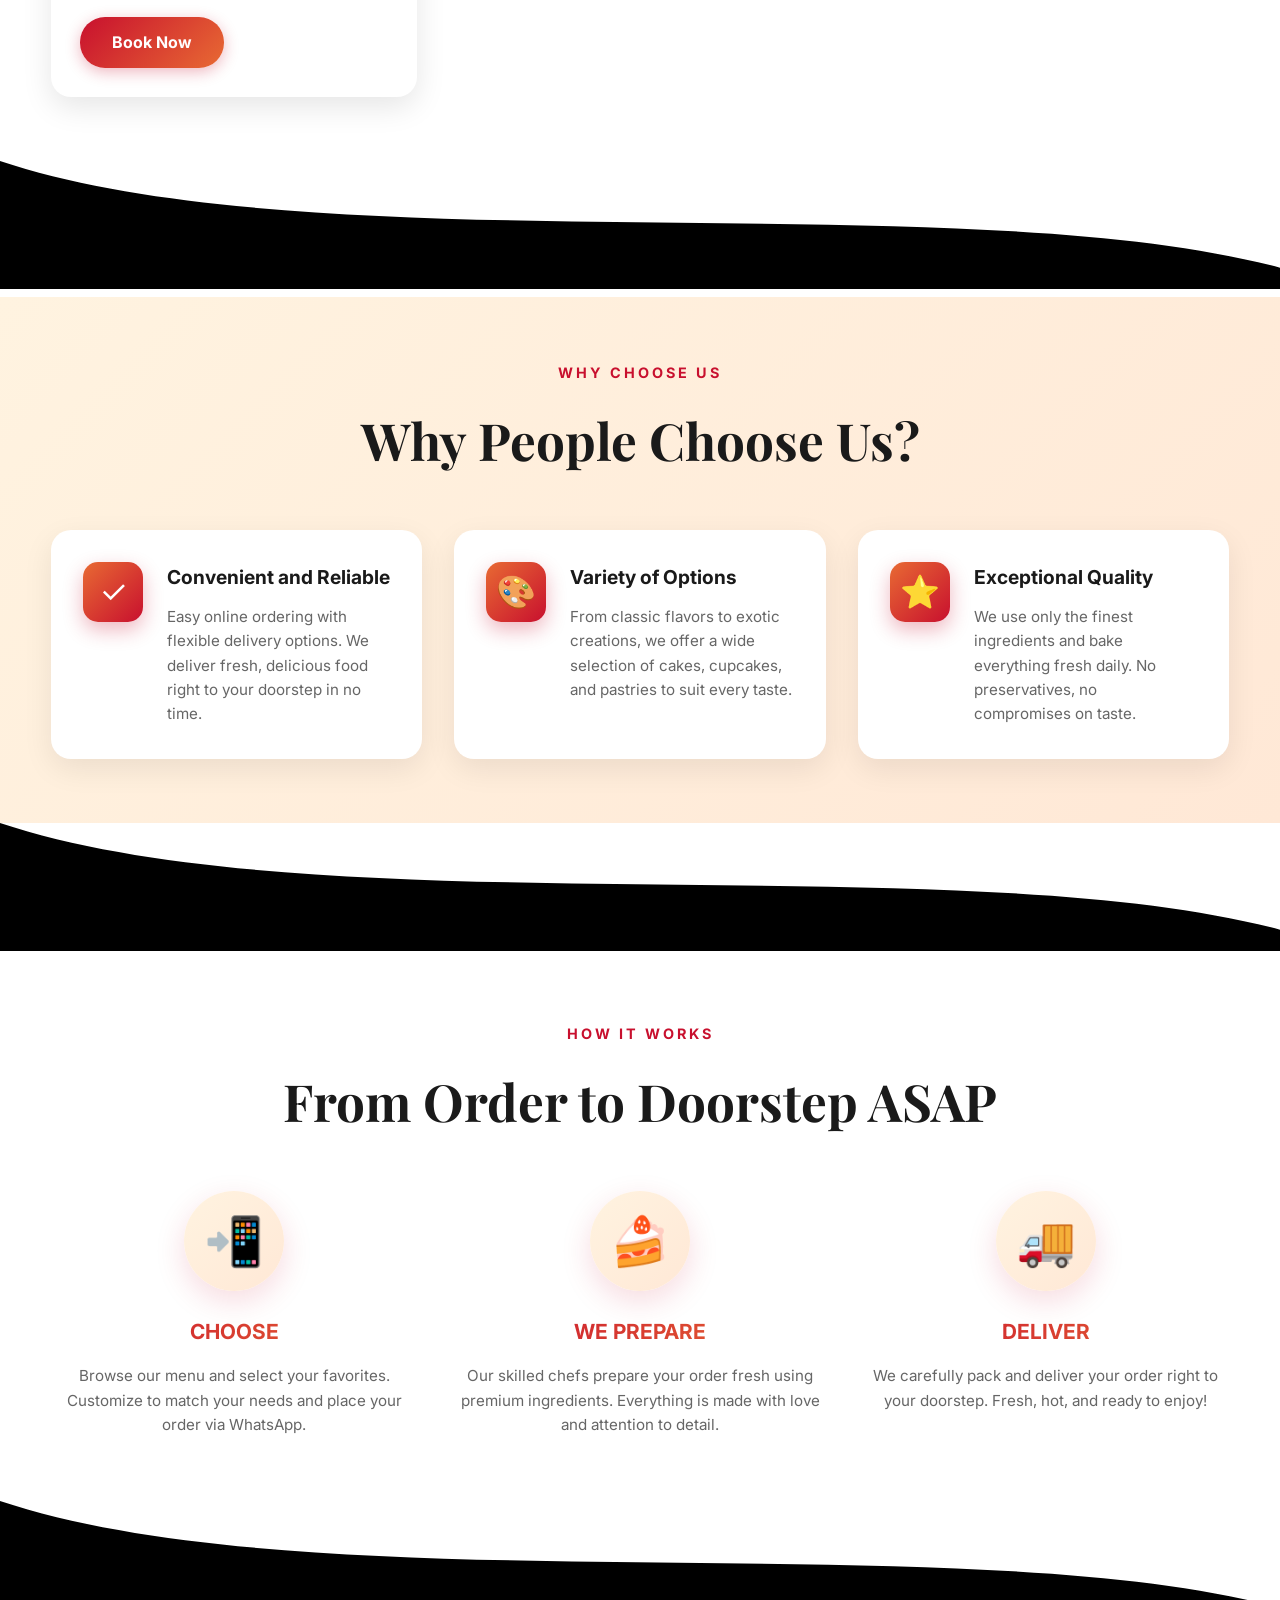
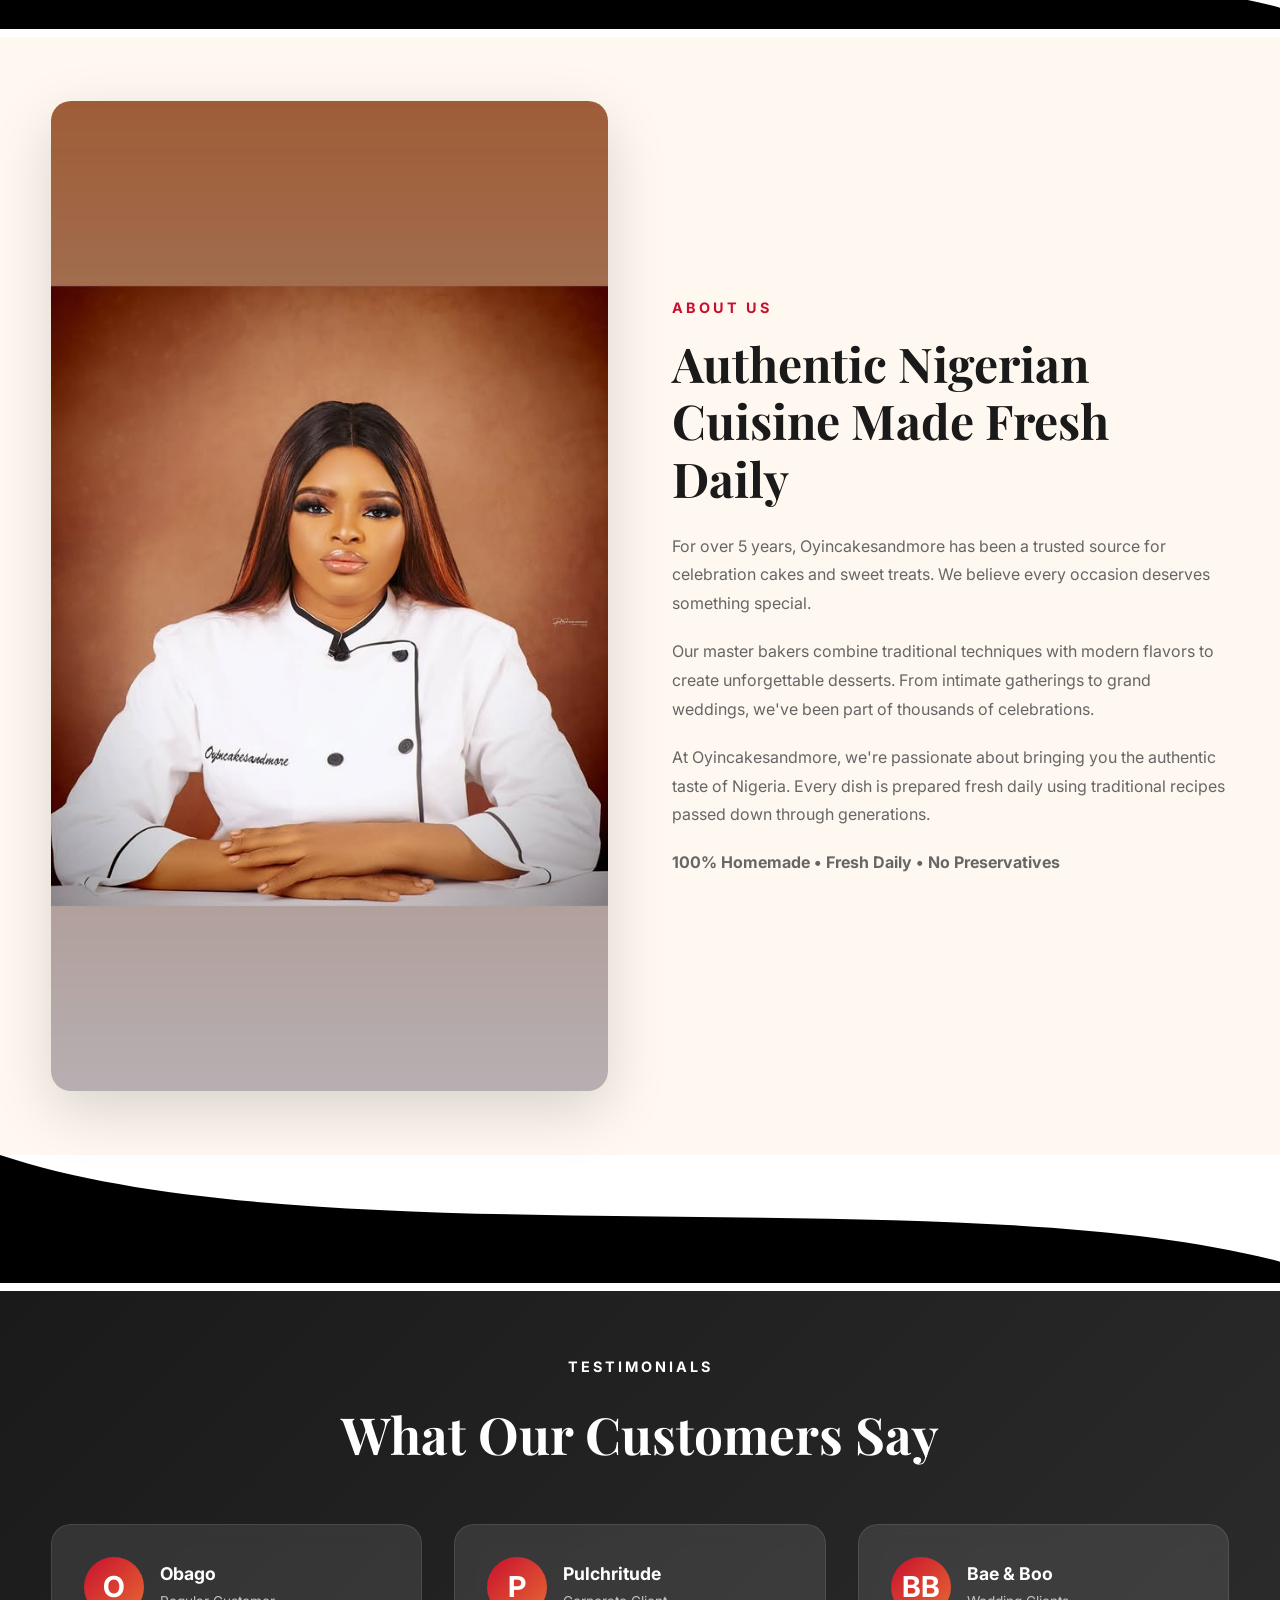
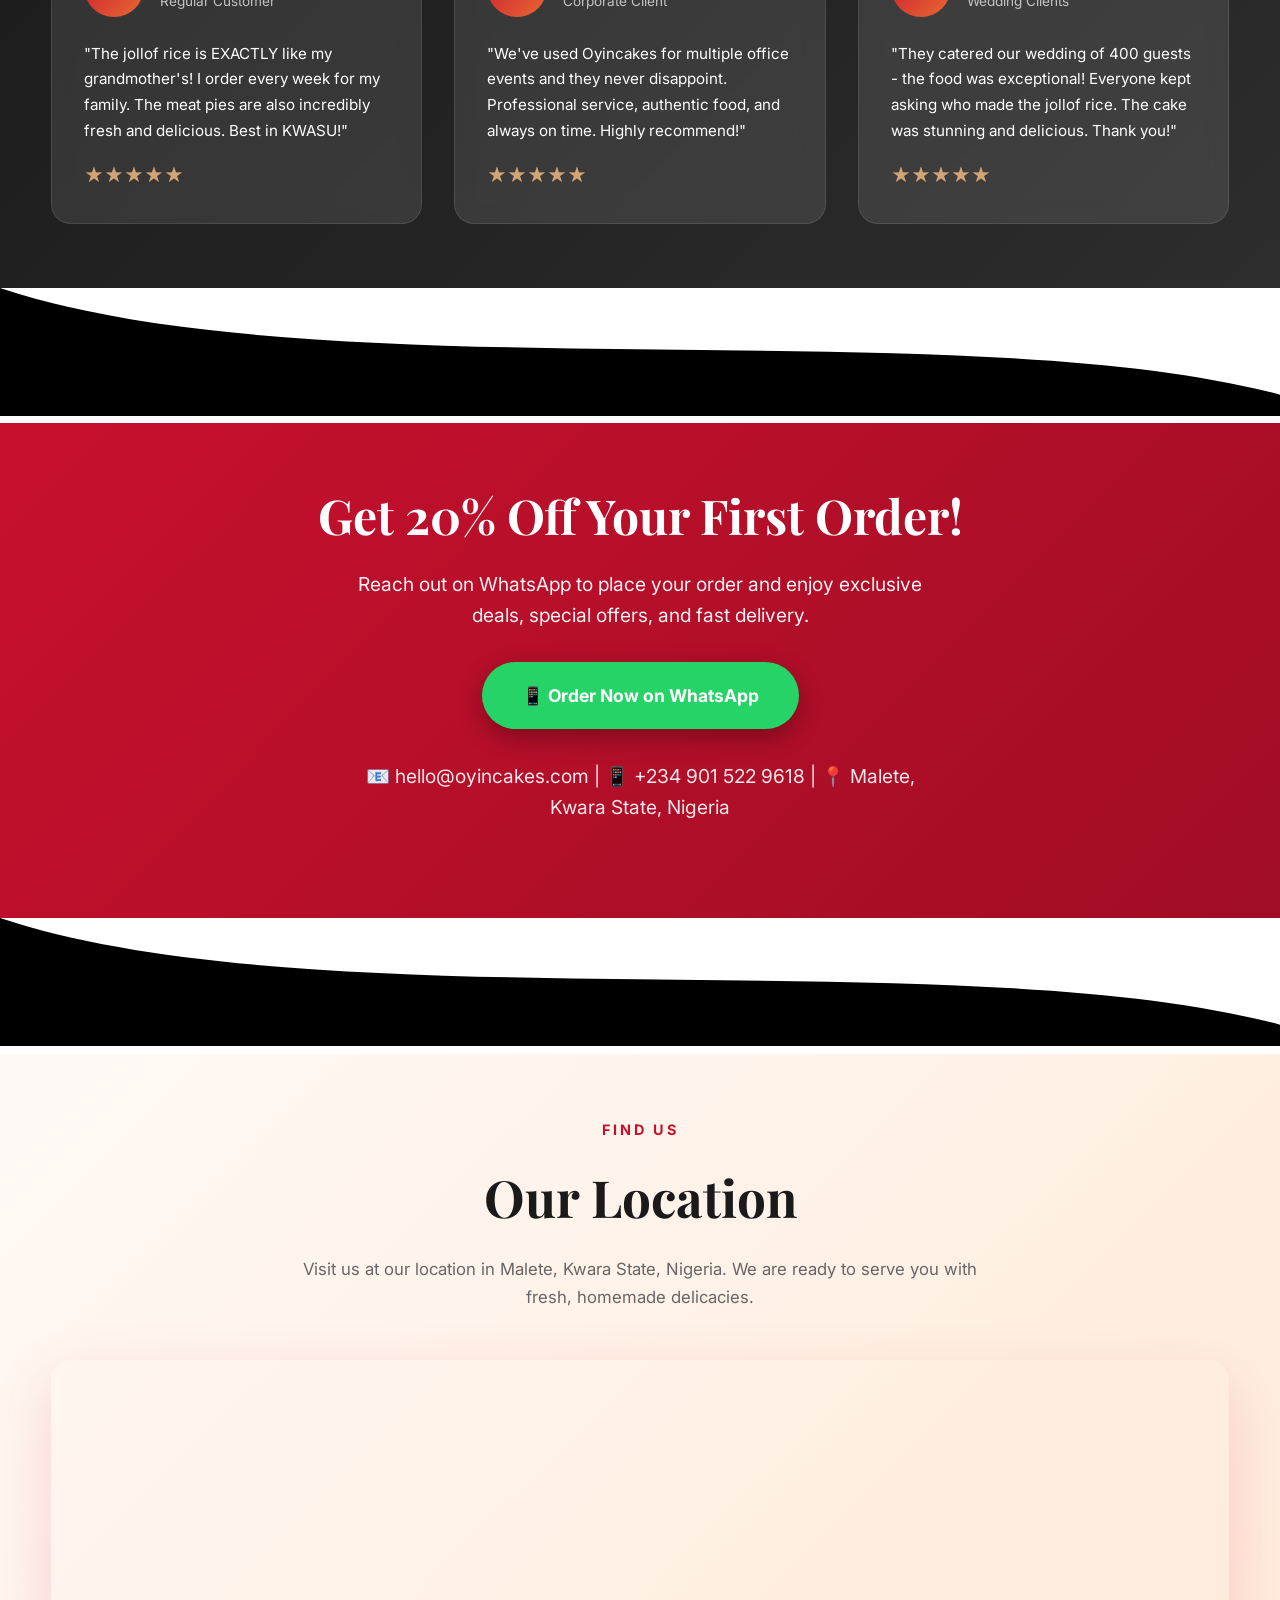
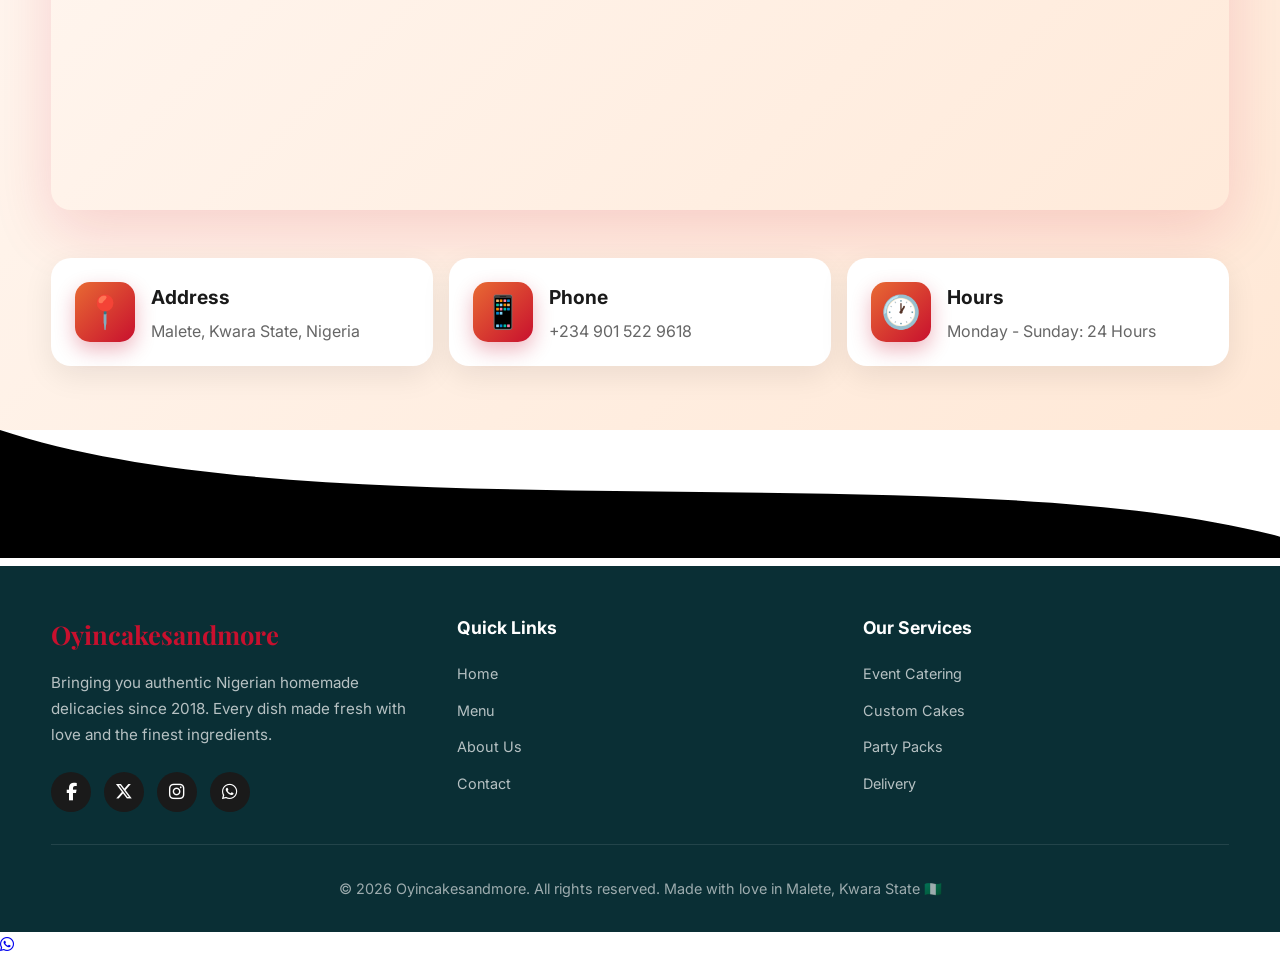
==== commit 8ab02aea: "update" ====
--- a/index.html
+++ b/index.html
@@ -1013,6 +1013,12 @@
         </p>
       </div>
     </section>
+    <div class="section-divider">
+      <svg viewBox="0 0 1200 120" preserveAspectRatio="none">
+        <path d="M0,0 C300,100 900,20 1200,100 L1200,120 L0,120 Z"></path>
+      </svg>
+    </div>
+
     <!-- Map Section -->
     <section class="map-section" id="location">
       <div class="section-header">
@@ -1058,6 +1064,12 @@
         </div>
       </div>
     </section>
+    <div class="section-divider">
+      <svg viewBox="0 0 1200 120" preserveAspectRatio="none">
+        <path d="M0,0 C300,100 900,20 1200,100 L1200,120 L0,120 Z"></path>
+      </svg>
+    </div>
+    
     <!-- Footer -->
     <footer>
       <div class="footer-grid">
